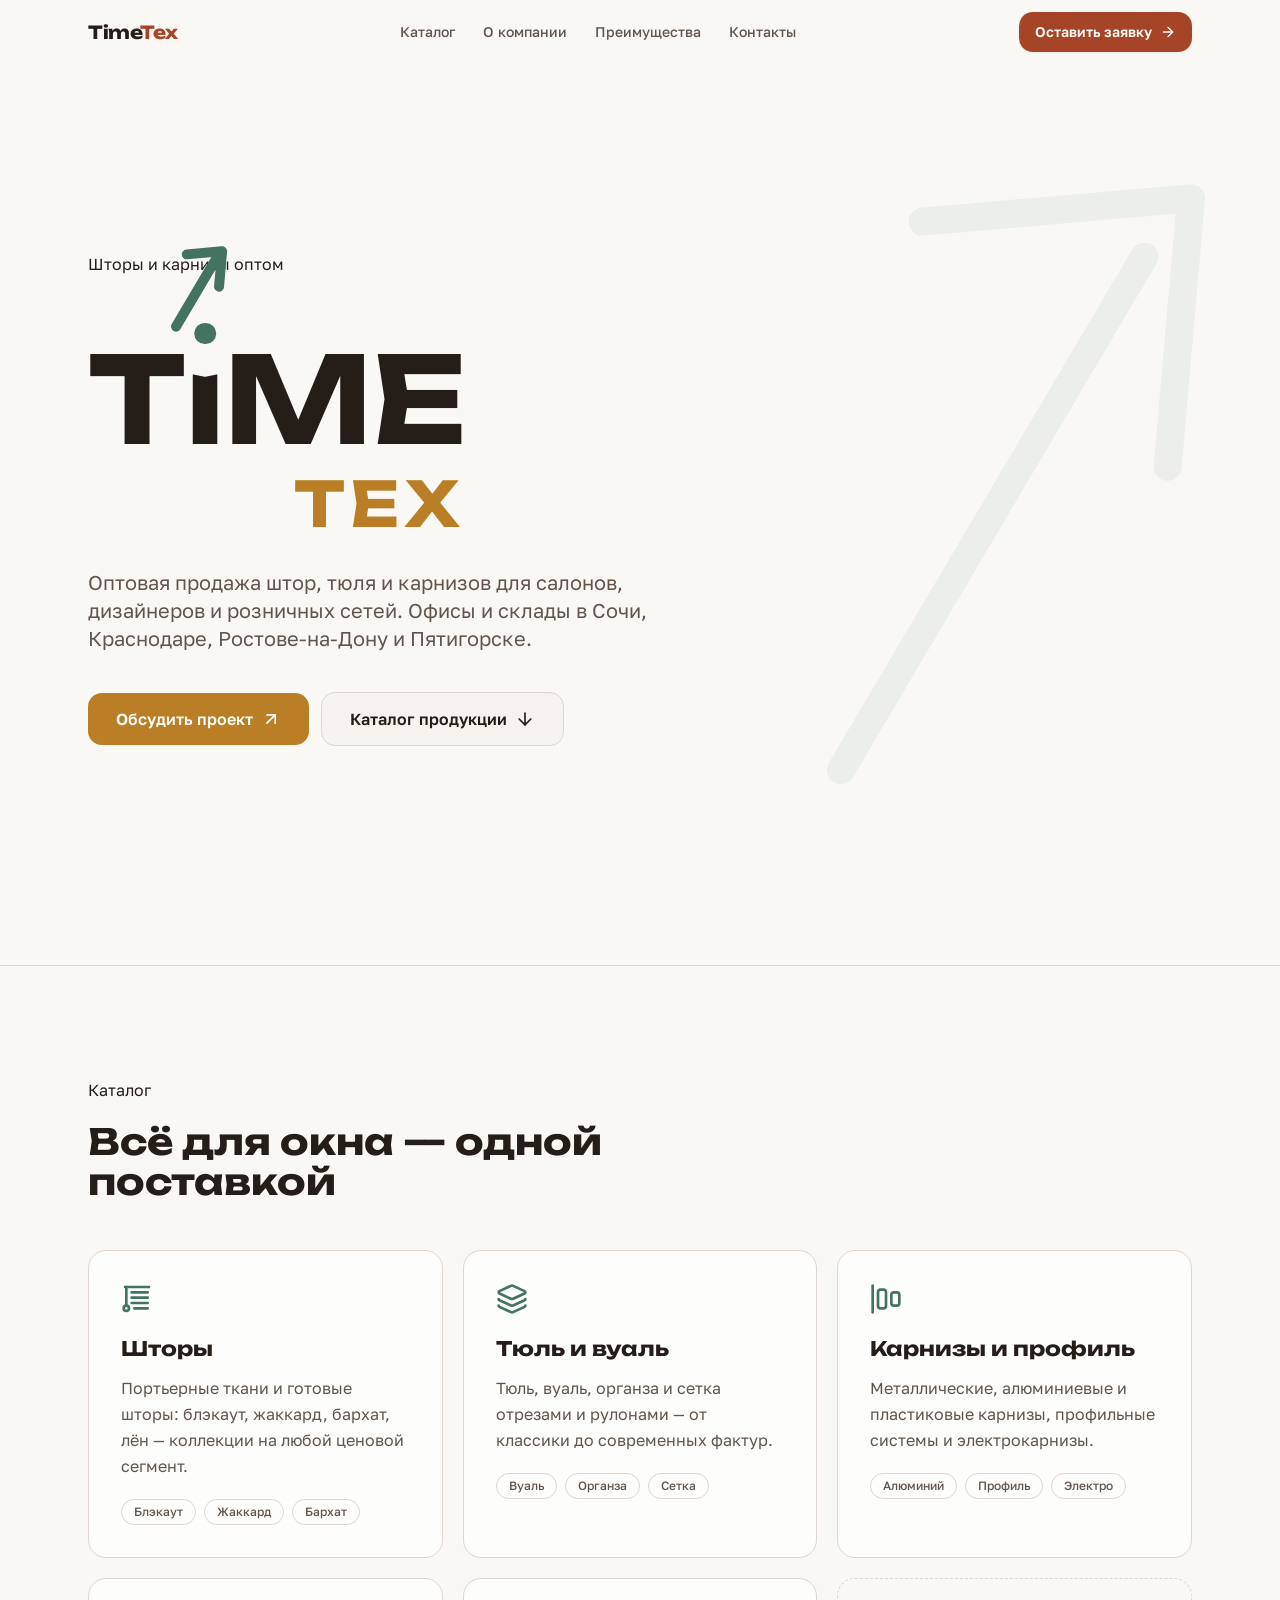
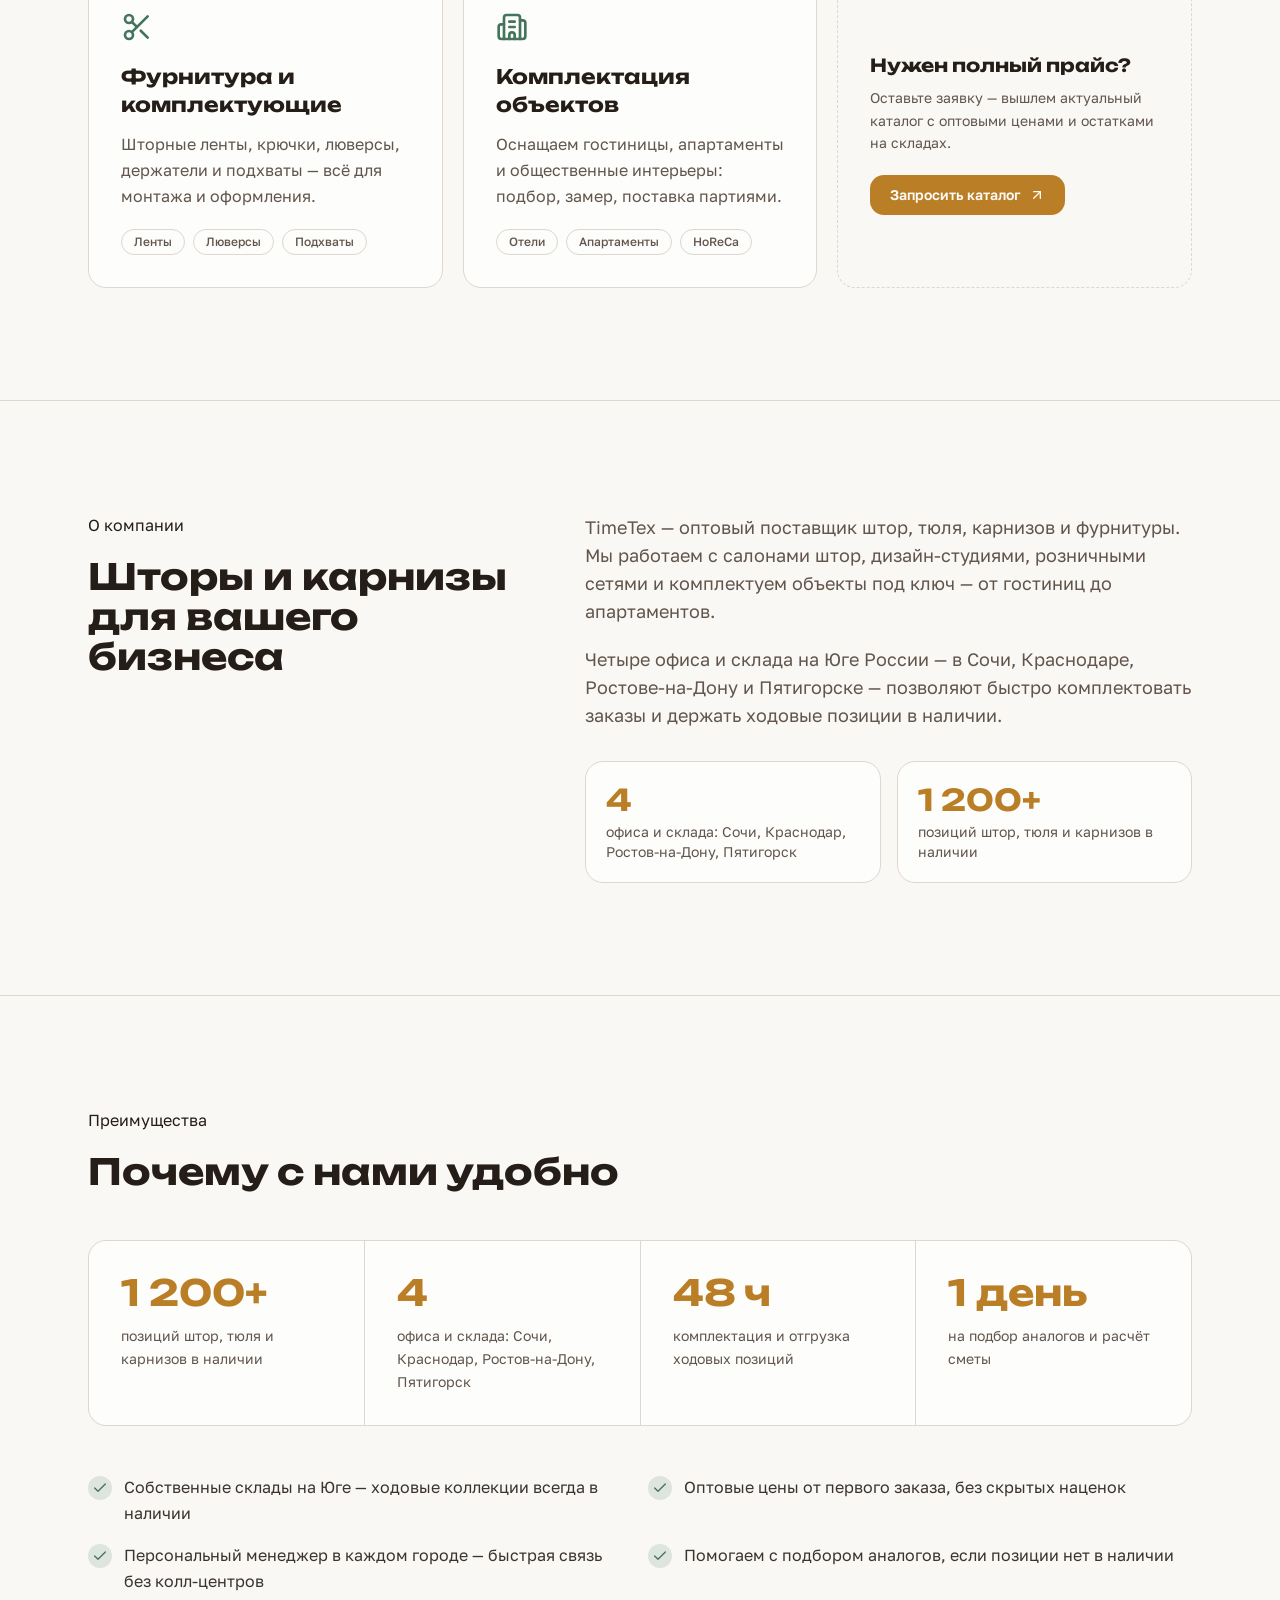
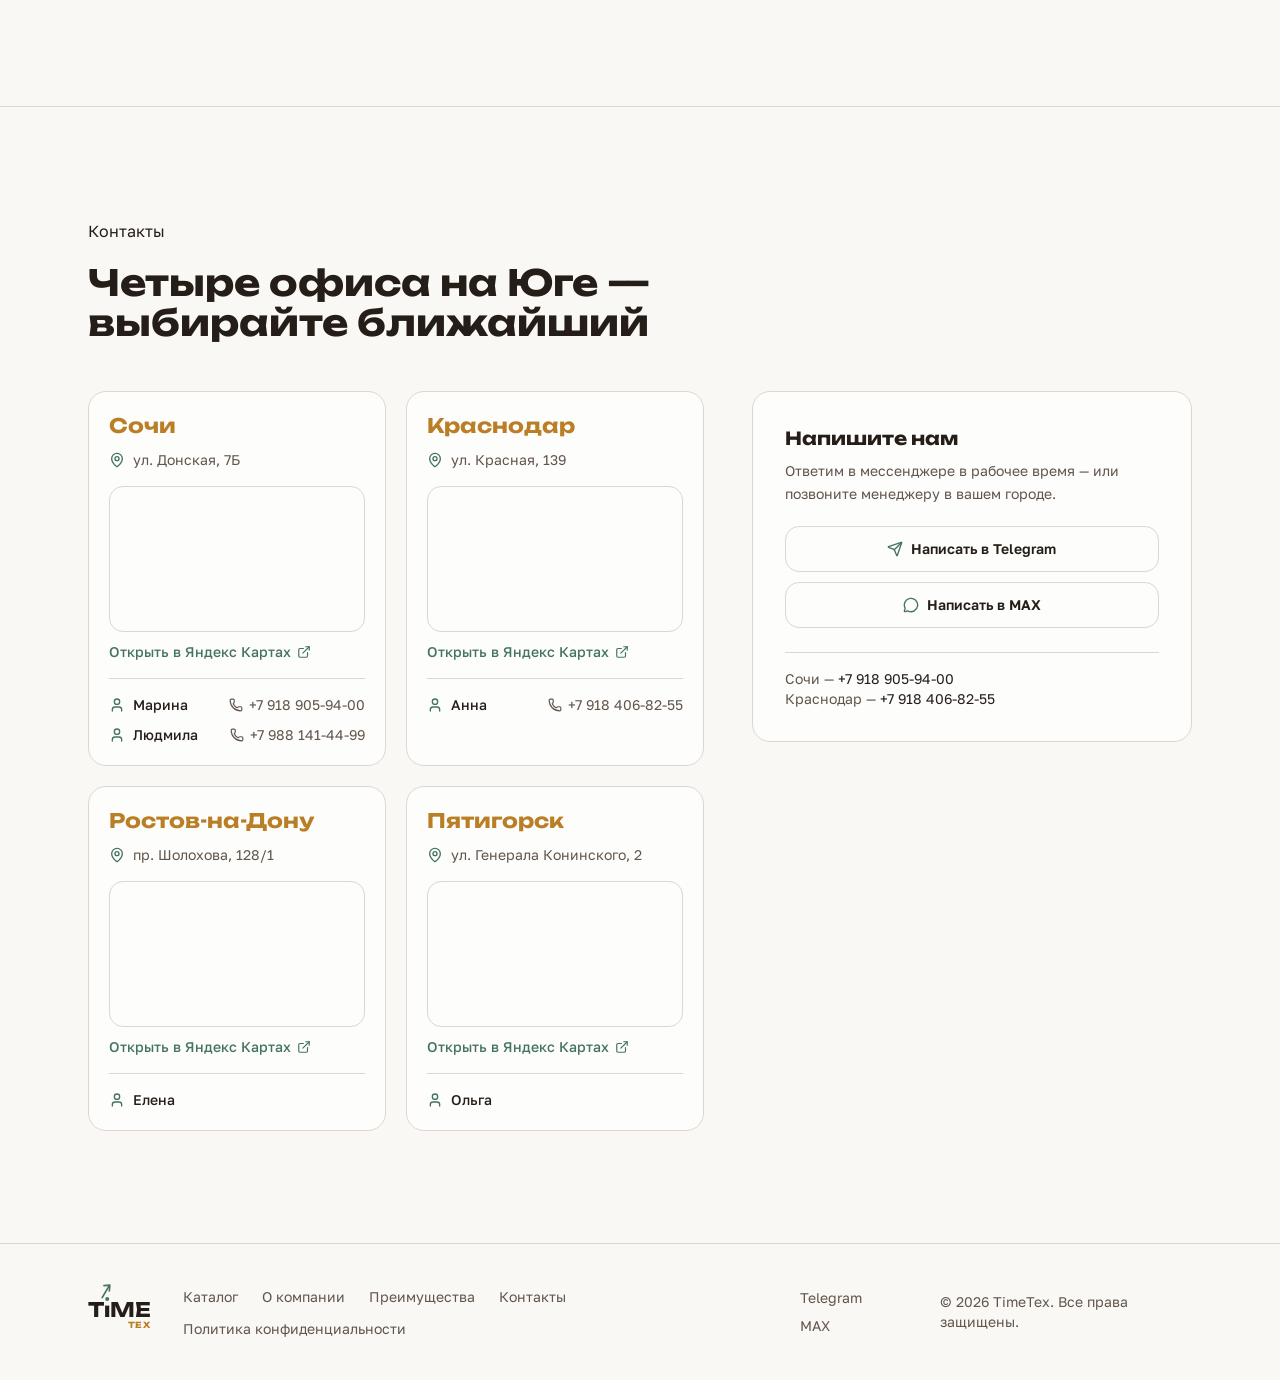
==== index.html @ a7fa38ca "Deploy TimeTex landing (anchor nav fix, SEO, messengers)" ====
<!doctype html>
<html lang="ru">
  <head>
    <meta charset="UTF-8" />
    <meta name="viewport" content="width=device-width, initial-scale=1.0" />
    <meta
      name="description"
      content="TimeTex — оптовая продажа штор и карнизов. Офисы и склады в Сочи, Краснодаре, Ростове-на-Дону и Пятигорске. Шторы, тюль, карнизы и фурнитура для салонов, дизайнеров и розничных сетей."
    />
    <title>TimeTex — шторы и карнизы оптом</title>
    <link rel="icon" type="image/png" href="./logo.png" />
    <meta property="og:type" content="website" />
    <meta property="og:title" content="TimeTex — шторы и карнизы оптом" />
    <meta
      property="og:description"
      content="Оптовая продажа штор, тюля и карнизов. Четыре офиса и склада на Юге России: Сочи, Краснодар, Ростов-на-Дону, Пятигорск."
    />
    <meta property="og:image" content="./logo.png" />
    <meta property="og:locale" content="ru_RU" />
    <link rel="preconnect" href="https://fonts.googleapis.com" />
    <link rel="preconnect" href="https://fonts.gstatic.com" crossorigin />
    <link
      href="https://fonts.googleapis.com/css2?family=Unbounded:wght@500;700;900&family=Golos+Text:wght@400;500;600&display=swap"
      rel="stylesheet"
    />
    <script type="module" crossorigin src="./assets/index-BWe0HFEA.js"></script>
    <link rel="stylesheet" crossorigin href="./assets/index-Bzxv_eK8.css">
  </head>
  <body>
    <div id="root"></div>
  </body>
</html>
---- assets/index-Bzxv_eK8.css ----
*,:before,:after{--tw-border-spacing-x: 0;--tw-border-spacing-y: 0;--tw-translate-x: 0;--tw-translate-y: 0;--tw-rotate: 0;--tw-skew-x: 0;--tw-skew-y: 0;--tw-scale-x: 1;--tw-scale-y: 1;--tw-pan-x: ;--tw-pan-y: ;--tw-pinch-zoom: ;--tw-scroll-snap-strictness: proximity;--tw-gradient-from-position: ;--tw-gradient-via-position: ;--tw-gradient-to-position: ;--tw-ordinal: ;--tw-slashed-zero: ;--tw-numeric-figure: ;--tw-numeric-spacing: ;--tw-numeric-fraction: ;--tw-ring-inset: ;--tw-ring-offset-width: 0px;--tw-ring-offset-color: #fff;--tw-ring-color: rgb(59 130 246 / .5);--tw-ring-offset-shadow: 0 0 #0000;--tw-ring-shadow: 0 0 #0000;--tw-shadow: 0 0 #0000;--tw-shadow-colored: 0 0 #0000;--tw-blur: ;--tw-brightness: ;--tw-contrast: ;--tw-grayscale: ;--tw-hue-rotate: ;--tw-invert: ;--tw-saturate: ;--tw-sepia: ;--tw-drop-shadow: ;--tw-backdrop-blur: ;--tw-backdrop-brightness: ;--tw-backdrop-contrast: ;--tw-backdrop-grayscale: ;--tw-backdrop-hue-rotate: ;--tw-backdrop-invert: ;--tw-backdrop-opacity: ;--tw-backdrop-saturate: ;--tw-backdrop-sepia: ;--tw-contain-size: ;--tw-contain-layout: ;--tw-contain-paint: ;--tw-contain-style: }::backdrop{--tw-border-spacing-x: 0;--tw-border-spacing-y: 0;--tw-translate-x: 0;--tw-translate-y: 0;--tw-rotate: 0;--tw-skew-x: 0;--tw-skew-y: 0;--tw-scale-x: 1;--tw-scale-y: 1;--tw-pan-x: ;--tw-pan-y: ;--tw-pinch-zoom: ;--tw-scroll-snap-strictness: proximity;--tw-gradient-from-position: ;--tw-gradient-via-position: ;--tw-gradient-to-position: ;--tw-ordinal: ;--tw-slashed-zero: ;--tw-numeric-figure: ;--tw-numeric-spacing: ;--tw-numeric-fraction: ;--tw-ring-inset: ;--tw-ring-offset-width: 0px;--tw-ring-offset-color: #fff;--tw-ring-color: rgb(59 130 246 / .5);--tw-ring-offset-shadow: 0 0 #0000;--tw-ring-shadow: 0 0 #0000;--tw-shadow: 0 0 #0000;--tw-shadow-colored: 0 0 #0000;--tw-blur: ;--tw-brightness: ;--tw-contrast: ;--tw-grayscale: ;--tw-hue-rotate: ;--tw-invert: ;--tw-saturate: ;--tw-sepia: ;--tw-drop-shadow: ;--tw-backdrop-blur: ;--tw-backdrop-brightness: ;--tw-backdrop-contrast: ;--tw-backdrop-grayscale: ;--tw-backdrop-hue-rotate: ;--tw-backdrop-invert: ;--tw-backdrop-opacity: ;--tw-backdrop-saturate: ;--tw-backdrop-sepia: ;--tw-contain-size: ;--tw-contain-layout: ;--tw-contain-paint: ;--tw-contain-style: }*,:before,:after{box-sizing:border-box;border-width:0;border-style:solid;border-color:#e5e7eb}:before,:after{--tw-content: ""}html,:host{line-height:1.5;-webkit-text-size-adjust:100%;-moz-tab-size:4;-o-tab-size:4;tab-size:4;font-family:ui-sans-serif,system-ui,sans-serif,"Apple Color Emoji","Segoe UI Emoji",Segoe UI Symbol,"Noto Color Emoji";font-feature-settings:normal;font-variation-settings:normal;-webkit-tap-highlight-color:transparent}body{margin:0;line-height:inherit}hr{height:0;color:inherit;border-top-width:1px}abbr:where([title]){-webkit-text-decoration:underline dotted;text-decoration:underline dotted}h1,h2,h3,h4,h5,h6{font-size:inherit;font-weight:inherit}a{color:inherit;text-decoration:inherit}b,strong{font-weight:bolder}code,kbd,samp,pre{font-family:ui-monospace,SFMono-Regular,Menlo,Monaco,Consolas,Liberation Mono,Courier New,monospace;font-feature-settings:normal;font-variation-settings:normal;font-size:1em}small{font-size:80%}sub,sup{font-size:75%;line-height:0;position:relative;vertical-align:baseline}sub{bottom:-.25em}sup{top:-.5em}table{text-indent:0;border-color:inherit;border-collapse:collapse}button,input,optgroup,select,textarea{font-family:inherit;font-feature-settings:inherit;font-variation-settings:inherit;font-size:100%;font-weight:inherit;line-height:inherit;letter-spacing:inherit;color:inherit;margin:0;padding:0}button,select{text-transform:none}button,input:where([type=button]),input:where([type=reset]),input:where([type=submit]){-webkit-appearance:button;background-color:transparent;background-image:none}:-moz-focusring{outline:auto}:-moz-ui-invalid{box-shadow:none}progress{vertical-align:baseline}::-webkit-inner-spin-button,::-webkit-outer-spin-button{height:auto}[type=search]{-webkit-appearance:textfield;outline-offset:-2px}::-webkit-search-decoration{-webkit-appearance:none}::-webkit-file-upload-button{-webkit-appearance:button;font:inherit}summary{display:list-item}blockquote,dl,dd,h1,h2,h3,h4,h5,h6,hr,figure,p,pre{margin:0}fieldset{margin:0;padding:0}legend{padding:0}ol,ul,menu{list-style:none;margin:0;padding:0}dialog{padding:0}textarea{resize:vertical}input::-moz-placeholder,textarea::-moz-placeholder{opacity:1;color:#9ca3af}input::placeholder,textarea::placeholder{opacity:1;color:#9ca3af}button,[role=button]{cursor:pointer}:disabled{cursor:default}img,svg,video,canvas,audio,iframe,embed,object{display:block;vertical-align:middle}img,video{max-width:100%;height:auto}[hidden]:where(:not([hidden=until-found])){display:none}:root{--background: 36 33% 97%;--foreground: 24 20% 12%;--card: 40 40% 99%;--card-foreground: 24 20% 12%;--popover: 40 40% 99%;--popover-foreground: 24 20% 12%;--primary: 14 62% 40%;--primary-foreground: 40 45% 98%;--secondary: 32 24% 92%;--secondary-foreground: 24 20% 16%;--muted: 32 20% 93%;--muted-foreground: 26 12% 34%;--accent: 36 52% 90%;--accent-foreground: 24 20% 14%;--destructive: 0 68% 42%;--destructive-foreground: 40 45% 98%;--border: 30 18% 84%;--input: 30 16% 76%;--ring: 14 62% 40%;--gold: 36 66% 44%;--mint: 152 26% 36%;--radius: .875rem}*{border-color:hsl(var(--border))}html{scroll-behavior:smooth}section[id]{scroll-margin-top:5rem}body{background-color:hsl(var(--background));font-family:Golos Text,system-ui,sans-serif;color:hsl(var(--foreground));-webkit-font-smoothing:antialiased;-moz-osx-font-smoothing:grayscale;min-width:320px}::-moz-selection{background:hsl(var(--primary) / .18)}::selection{background:hsl(var(--primary) / .18)}:focus-visible{outline:2px solid hsl(var(--ring));outline-offset:2px;border-radius:4px}.sr-only{position:absolute;width:1px;height:1px;padding:0;margin:-1px;overflow:hidden;clip:rect(0,0,0,0);white-space:nowrap;border-width:0}.pointer-events-none{pointer-events:none}.visible{visibility:visible}.invisible{visibility:hidden}.fixed{position:fixed}.absolute{position:absolute}.relative{position:relative}.sticky{position:sticky}.inset-0{inset:0}.inset-x-0{left:0;right:0}.inset-y-0{top:0;bottom:0}.-bottom-12{bottom:-3rem}.-left-12{left:-3rem}.-right-10{right:-2.5rem}.-right-12{right:-3rem}.-top-12{top:-3rem}.bottom-0{bottom:0}.left-0{left:0}.left-1\/2{left:50%}.left-2{left:.5rem}.left-\[50\%\]{left:50%}.right-0{right:0}.right-1{right:.25rem}.right-2{right:.5rem}.right-3{right:.75rem}.right-4{right:1rem}.right-6{right:1.5rem}.top-0{top:0}.top-1\.5{top:.375rem}.top-1\/2{top:50%}.top-24{top:6rem}.top-3\.5{top:.875rem}.top-4{top:1rem}.top-6{top:1.5rem}.top-\[1px\]{top:1px}.top-\[50\%\]{top:50%}.top-\[60\%\]{top:60%}.top-full{top:100%}.isolate{isolation:isolate}.z-10{z-index:10}.z-20{z-index:20}.z-40{z-index:40}.z-50{z-index:50}.z-\[1\]{z-index:1}.order-first{order:-9999}.order-last{order:9999}.col-start-2{grid-column-start:2}.row-span-2{grid-row:span 2 / span 2}.row-start-1{grid-row-start:1}.\!m-0{margin:0!important}.-mx-1{margin-left:-.25rem;margin-right:-.25rem}.-my-2{margin-top:-.5rem;margin-bottom:-.5rem}.mx-2{margin-left:.5rem;margin-right:.5rem}.mx-3\.5{margin-left:.875rem;margin-right:.875rem}.mx-auto{margin-left:auto;margin-right:auto}.my-0{margin-top:0;margin-bottom:0}.my-0\.5{margin-top:.125rem;margin-bottom:.125rem}.my-1{margin-top:.25rem;margin-bottom:.25rem}.-ml-4{margin-left:-1rem}.-mt-4{margin-top:-1rem}.mb-2{margin-bottom:.5rem}.mb-3{margin-bottom:.75rem}.ml-1{margin-left:.25rem}.ml-4{margin-left:1rem}.ml-auto{margin-left:auto}.mr-\[0\.05em\]{margin-right:.05em}.mt-0\.5{margin-top:.125rem}.mt-1{margin-top:.25rem}.mt-1\.5{margin-top:.375rem}.mt-10{margin-top:2.5rem}.mt-12{margin-top:3rem}.mt-16{margin-top:4rem}.mt-2{margin-top:.5rem}.mt-2\.5{margin-top:.625rem}.mt-3{margin-top:.75rem}.mt-4{margin-top:1rem}.mt-5{margin-top:1.25rem}.mt-6{margin-top:1.5rem}.mt-8{margin-top:2rem}.mt-\[0\.18em\]{margin-top:.18em}.mt-\[0\.22em\]{margin-top:.22em}.mt-auto{margin-top:auto}.line-clamp-1{overflow:hidden;display:-webkit-box;-webkit-box-orient:vertical;-webkit-line-clamp:1}.line-clamp-2{overflow:hidden;display:-webkit-box;-webkit-box-orient:vertical;-webkit-line-clamp:2}.block{display:block}.flex{display:flex}.inline-flex{display:inline-flex}.table{display:table}.table-caption{display:table-caption}.table-cell{display:table-cell}.table-row{display:table-row}.grid{display:grid}.hidden{display:none}.aspect-square{aspect-ratio:1 / 1}.aspect-video{aspect-ratio:16 / 9}.size-10{width:2.5rem;height:2.5rem}.size-2{width:.5rem;height:.5rem}.size-2\.5{width:.625rem;height:.625rem}.size-3{width:.75rem;height:.75rem}.size-3\.5{width:.875rem;height:.875rem}.size-4{width:1rem;height:1rem}.size-6{width:1.5rem;height:1.5rem}.size-7{width:1.75rem;height:1.75rem}.size-8{width:2rem;height:2rem}.size-9{width:2.25rem;height:2.25rem}.size-auto{width:auto;height:auto}.size-full{width:100%;height:100%}.h-1\.5{height:.375rem}.h-10{height:2.5rem}.h-11{height:2.75rem}.h-12{height:3rem}.h-16{height:4rem}.h-2{height:.5rem}.h-2\.5{height:.625rem}.h-3\.5{height:.875rem}.h-36{height:9rem}.h-4{height:1rem}.h-5{height:1.25rem}.h-6{height:1.5rem}.h-7{height:1.75rem}.h-8{height:2rem}.h-9{height:2.25rem}.h-\[1\.15rem\]{height:1.15rem}.h-\[calc\(100\%-1px\)\]{height:calc(100% - 1px)}.h-\[var\(--radix-navigation-menu-viewport-height\)\]{height:var(--radix-navigation-menu-viewport-height)}.h-\[var\(--radix-select-trigger-height\)\]{height:var(--radix-select-trigger-height)}.h-auto{height:auto}.h-fit{height:-moz-fit-content;height:fit-content}.h-full{height:100%}.h-px{height:1px}.h-svh{height:100svh}.max-h-\[300px\]{max-height:300px}.min-h-0{min-height:0px}.min-h-16{min-height:4rem}.min-h-4{min-height:1rem}.min-h-64{min-height:16rem}.min-h-dvh{min-height:100dvh}.min-h-svh{min-height:100svh}.w-0{width:0px}.w-1{width:.25rem}.w-1\.5{width:.375rem}.w-11{width:2.75rem}.w-12{width:3rem}.w-2{width:.5rem}.w-2\.5{width:.625rem}.w-3{width:.75rem}.w-3\.5{width:.875rem}.w-3\/4{width:75%}.w-4{width:1rem}.w-5{width:1.25rem}.w-6{width:1.5rem}.w-64{width:16rem}.w-72{width:18rem}.w-8{width:2rem}.w-9{width:2.25rem}.w-\[100px\]{width:100px}.w-\[420px\]{width:420px}.w-auto{width:auto}.w-fit{width:-moz-fit-content;width:fit-content}.w-full{width:100%}.w-max{width:-moz-max-content;width:max-content}.w-px{width:1px}.min-w-0{min-width:0px}.min-w-10{min-width:2.5rem}.min-w-5{min-width:1.25rem}.min-w-8{min-width:2rem}.min-w-9{min-width:2.25rem}.min-w-\[12rem\]{min-width:12rem}.min-w-\[8rem\]{min-width:8rem}.min-w-\[var\(--radix-select-trigger-width\)\]{min-width:var(--radix-select-trigger-width)}.max-w-2xl{max-width:42rem}.max-w-3xl{max-width:48rem}.max-w-6xl{max-width:72rem}.max-w-\[60vw\]{max-width:60vw}.max-w-\[calc\(100\%-2rem\)\]{max-width:calc(100% - 2rem)}.max-w-max{max-width:-moz-max-content;max-width:max-content}.max-w-md{max-width:28rem}.max-w-sm{max-width:24rem}.max-w-xl{max-width:36rem}.flex-1{flex:1 1 0%}.shrink-0{flex-shrink:0}.grow{flex-grow:1}.grow-0{flex-grow:0}.basis-full{flex-basis:100%}.caption-bottom{caption-side:bottom}.border-collapse{border-collapse:collapse}.-translate-x-1\/2{--tw-translate-x: -50%;transform:translate(var(--tw-translate-x),var(--tw-translate-y)) rotate(var(--tw-rotate)) skew(var(--tw-skew-x)) skewY(var(--tw-skew-y)) scaleX(var(--tw-scale-x)) scaleY(var(--tw-scale-y))}.-translate-x-px{--tw-translate-x: -1px;transform:translate(var(--tw-translate-x),var(--tw-translate-y)) rotate(var(--tw-rotate)) skew(var(--tw-skew-x)) skewY(var(--tw-skew-y)) scaleX(var(--tw-scale-x)) scaleY(var(--tw-scale-y))}.-translate-y-1\/2{--tw-translate-y: -50%;transform:translate(var(--tw-translate-x),var(--tw-translate-y)) rotate(var(--tw-rotate)) skew(var(--tw-skew-x)) skewY(var(--tw-skew-y)) scaleX(var(--tw-scale-x)) scaleY(var(--tw-scale-y))}.translate-x-\[-50\%\]{--tw-translate-x: -50%;transform:translate(var(--tw-translate-x),var(--tw-translate-y)) rotate(var(--tw-rotate)) skew(var(--tw-skew-x)) skewY(var(--tw-skew-y)) scaleX(var(--tw-scale-x)) scaleY(var(--tw-scale-y))}.translate-x-px{--tw-translate-x: 1px;transform:translate(var(--tw-translate-x),var(--tw-translate-y)) rotate(var(--tw-rotate)) skew(var(--tw-skew-x)) skewY(var(--tw-skew-y)) scaleX(var(--tw-scale-x)) scaleY(var(--tw-scale-y))}.translate-y-0\.5{--tw-translate-y: .125rem;transform:translate(var(--tw-translate-x),var(--tw-translate-y)) rotate(var(--tw-rotate)) skew(var(--tw-skew-x)) skewY(var(--tw-skew-y)) scaleX(var(--tw-scale-x)) scaleY(var(--tw-scale-y))}.translate-y-\[-50\%\]{--tw-translate-y: -50%;transform:translate(var(--tw-translate-x),var(--tw-translate-y)) rotate(var(--tw-rotate)) skew(var(--tw-skew-x)) skewY(var(--tw-skew-y)) scaleX(var(--tw-scale-x)) scaleY(var(--tw-scale-y))}.translate-y-\[calc\(-50\%_-_2px\)\]{--tw-translate-y: calc(-50% - 2px) ;transform:translate(var(--tw-translate-x),var(--tw-translate-y)) rotate(var(--tw-rotate)) skew(var(--tw-skew-x)) skewY(var(--tw-skew-y)) scaleX(var(--tw-scale-x)) scaleY(var(--tw-scale-y))}.rotate-45{--tw-rotate: 45deg;transform:translate(var(--tw-translate-x),var(--tw-translate-y)) rotate(var(--tw-rotate)) skew(var(--tw-skew-x)) skewY(var(--tw-skew-y)) scaleX(var(--tw-scale-x)) scaleY(var(--tw-scale-y))}.rotate-90{--tw-rotate: 90deg;transform:translate(var(--tw-translate-x),var(--tw-translate-y)) rotate(var(--tw-rotate)) skew(var(--tw-skew-x)) skewY(var(--tw-skew-y)) scaleX(var(--tw-scale-x)) scaleY(var(--tw-scale-y))}.transform{transform:translate(var(--tw-translate-x),var(--tw-translate-y)) rotate(var(--tw-rotate)) skew(var(--tw-skew-x)) skewY(var(--tw-skew-y)) scaleX(var(--tw-scale-x)) scaleY(var(--tw-scale-y))}@keyframes caret-blink{0%,70%,to{opacity:1}20%,50%{opacity:0}}.animate-caret-blink{animation:caret-blink 1.25s ease-out infinite}@keyframes pulse{50%{opacity:.5}}.animate-pulse{animation:pulse 2s cubic-bezier(.4,0,.6,1) infinite}@keyframes spin{to{transform:rotate(360deg)}}.animate-spin{animation:spin 1s linear infinite}.cursor-default{cursor:default}.cursor-pointer{cursor:pointer}.cursor-text{cursor:text}.touch-none{touch-action:none}.select-none{-webkit-user-select:none;-moz-user-select:none;user-select:none}.resize-none{resize:none}.resize-y{resize:vertical}.scroll-my-1{scroll-margin-top:.25rem;scroll-margin-bottom:.25rem}.scroll-mt-20{scroll-margin-top:5rem}.scroll-py-1{scroll-padding-top:.25rem;scroll-padding-bottom:.25rem}.list-disc{list-style-type:disc}.list-none{list-style-type:none}.auto-rows-min{grid-auto-rows:min-content}.grid-cols-\[0_1fr\]{grid-template-columns:0 1fr}.grid-rows-\[auto_auto\]{grid-template-rows:auto auto}.flex-row{flex-direction:row}.flex-col{flex-direction:column}.flex-col-reverse{flex-direction:column-reverse}.flex-wrap{flex-wrap:wrap}.place-content-center{place-content:center}.items-start{align-items:flex-start}.items-end{align-items:flex-end}.items-center{align-items:center}.items-baseline{align-items:baseline}.items-stretch{align-items:stretch}.justify-start{justify-content:flex-start}.justify-center{justify-content:center}.justify-between{justify-content:space-between}.justify-items-start{justify-items:start}.gap-0\.5{gap:.125rem}.gap-1{gap:.25rem}.gap-1\.5{gap:.375rem}.gap-10{gap:2.5rem}.gap-2{gap:.5rem}.gap-2\.5{gap:.625rem}.gap-3{gap:.75rem}.gap-4{gap:1rem}.gap-5{gap:1.25rem}.gap-6{gap:1.5rem}.gap-7{gap:1.75rem}.gap-8{gap:2rem}.gap-\[--spacing\(var\(--gap\)\)\]{gap:var(--spacing(var(--gap)))}.gap-px{gap:1px}.gap-x-6{-moz-column-gap:1.5rem;column-gap:1.5rem}.gap-y-0\.5{row-gap:.125rem}.gap-y-2{row-gap:.5rem}.space-y-2\.5>:not([hidden])~:not([hidden]){--tw-space-y-reverse: 0;margin-top:calc(.625rem * calc(1 - var(--tw-space-y-reverse)));margin-bottom:calc(.625rem * var(--tw-space-y-reverse))}.space-y-3>:not([hidden])~:not([hidden]){--tw-space-y-reverse: 0;margin-top:calc(.75rem * calc(1 - var(--tw-space-y-reverse)));margin-bottom:calc(.75rem * var(--tw-space-y-reverse))}.space-y-5>:not([hidden])~:not([hidden]){--tw-space-y-reverse: 0;margin-top:calc(1.25rem * calc(1 - var(--tw-space-y-reverse)));margin-bottom:calc(1.25rem * var(--tw-space-y-reverse))}.space-y-8>:not([hidden])~:not([hidden]){--tw-space-y-reverse: 0;margin-top:calc(2rem * calc(1 - var(--tw-space-y-reverse)));margin-bottom:calc(2rem * var(--tw-space-y-reverse))}.self-start{align-self:flex-start}.self-end{align-self:flex-end}.self-stretch{align-self:stretch}.justify-self-end{justify-self:end}.overflow-auto{overflow:auto}.overflow-hidden{overflow:hidden}.overflow-x-auto{overflow-x:auto}.overflow-y-auto{overflow-y:auto}.overflow-x-hidden{overflow-x:hidden}.whitespace-nowrap{white-space:nowrap}.text-balance{text-wrap:balance}.break-words{overflow-wrap:break-word}.rounded-2xl{border-radius:1rem}.rounded-\[2px\]{border-radius:2px}.rounded-\[4px\]{border-radius:4px}.rounded-\[calc\(var\(--radius\)-5px\)\]{border-radius:calc(var(--radius) - 5px)}.rounded-\[inherit\]{border-radius:inherit}.rounded-full{border-radius:9999px}.rounded-lg{border-radius:var(--radius)}.rounded-md{border-radius:calc(var(--radius) - 2px)}.rounded-none{border-radius:0}.rounded-sm{border-radius:calc(var(--radius) - 4px)}.rounded-xl{border-radius:calc(var(--radius) + 4px)}.rounded-xs{border-radius:calc(var(--radius) - 6px)}.rounded-l-md{border-top-left-radius:calc(var(--radius) - 2px);border-bottom-left-radius:calc(var(--radius) - 2px)}.rounded-r-md{border-top-right-radius:calc(var(--radius) - 2px);border-bottom-right-radius:calc(var(--radius) - 2px)}.rounded-tl-sm{border-top-left-radius:calc(var(--radius) - 4px)}.border{border-width:1px}.border-0{border-width:0px}.border-\[1\.5px\]{border-width:1.5px}.border-y{border-top-width:1px;border-bottom-width:1px}.border-b{border-bottom-width:1px}.border-l{border-left-width:1px}.border-r{border-right-width:1px}.border-t{border-top-width:1px}.border-dashed{border-style:dashed}.border-border{border-color:hsl(var(--border))}.border-border\/50{border-color:hsl(var(--border) / .5)}.border-destructive{--tw-border-opacity: 1;border-color:hsl(var(--destructive) / var(--tw-border-opacity, 1))}.border-destructive\/50{border-color:hsl(var(--destructive) / .5)}.border-input{border-color:hsl(var(--input))}.border-primary{border-color:hsl(var(--primary))}.border-sidebar-border{border-color:hsl(var(--sidebar-border))}.border-transparent{border-color:transparent}.border-l-transparent{border-left-color:transparent}.border-t-transparent{border-top-color:transparent}.bg-accent{background-color:hsl(var(--accent))}.bg-background{background-color:hsl(var(--background))}.bg-background\/90{background-color:hsl(var(--background) / .9)}.bg-black\/50{background-color:#00000080}.bg-border{background-color:hsl(var(--border))}.bg-card{background-color:hsl(var(--card))}.bg-destructive{--tw-bg-opacity: 1;background-color:hsl(var(--destructive) / var(--tw-bg-opacity, 1))}.bg-destructive\/10{background-color:hsl(var(--destructive) / .1)}.bg-foreground{background-color:hsl(var(--foreground))}.bg-foreground\/40{background-color:hsl(var(--foreground) / .4)}.bg-gold{--tw-bg-opacity: 1;background-color:hsl(var(--gold) / var(--tw-bg-opacity, 1))}.bg-input{background-color:hsl(var(--input))}.bg-mint{--tw-bg-opacity: 1;background-color:hsl(var(--mint) / var(--tw-bg-opacity, 1))}.bg-mint\/15{background-color:hsl(var(--mint) / .15)}.bg-muted{background-color:hsl(var(--muted))}.bg-muted\/50{background-color:hsl(var(--muted) / .5)}.bg-popover{background-color:hsl(var(--popover))}.bg-primary{background-color:hsl(var(--primary))}.bg-primary\/20{background-color:hsl(var(--primary) / .2)}.bg-primary\/60{background-color:hsl(var(--primary) / .6)}.bg-secondary{background-color:hsl(var(--secondary))}.bg-secondary\/40{background-color:hsl(var(--secondary) / .4)}.bg-secondary\/60{background-color:hsl(var(--secondary) / .6)}.bg-sidebar{background-color:hsl(var(--sidebar-background))}.bg-sidebar-border{background-color:hsl(var(--sidebar-border))}.bg-transparent{background-color:transparent}.bg-white{--tw-bg-opacity: 1;background-color:rgb(255 255 255 / var(--tw-bg-opacity, 1))}.fill-current{fill:currentColor}.fill-foreground{fill:hsl(var(--foreground))}.fill-primary{fill:hsl(var(--primary))}.p-0{padding:0}.p-1{padding:.25rem}.p-2{padding:.5rem}.p-3{padding:.75rem}.p-4{padding:1rem}.p-5{padding:1.25rem}.p-6{padding:1.5rem}.p-\[3px\]{padding:3px}.p-px{padding:1px}.px-1{padding-left:.25rem;padding-right:.25rem}.px-1\.5{padding-left:.375rem;padding-right:.375rem}.px-2{padding-left:.5rem;padding-right:.5rem}.px-2\.5{padding-left:.625rem;padding-right:.625rem}.px-3{padding-left:.75rem;padding-right:.75rem}.px-4{padding-left:1rem;padding-right:1rem}.px-5{padding-left:1.25rem;padding-right:1.25rem}.px-6{padding-left:1.5rem;padding-right:1.5rem}.px-7{padding-left:1.75rem;padding-right:1.75rem}.py-0\.5{padding-top:.125rem;padding-bottom:.125rem}.py-1{padding-top:.25rem;padding-bottom:.25rem}.py-1\.5{padding-top:.375rem;padding-bottom:.375rem}.py-10{padding-top:2.5rem;padding-bottom:2.5rem}.py-12{padding-top:3rem;padding-bottom:3rem}.py-16{padding-top:4rem;padding-bottom:4rem}.py-2{padding-top:.5rem;padding-bottom:.5rem}.py-2\.5{padding-top:.625rem;padding-bottom:.625rem}.py-20{padding-top:5rem;padding-bottom:5rem}.py-3{padding-top:.75rem;padding-bottom:.75rem}.py-3\.5{padding-top:.875rem;padding-bottom:.875rem}.py-4{padding-top:1rem;padding-bottom:1rem}.py-6{padding-top:1.5rem;padding-bottom:1.5rem}.pb-16{padding-bottom:4rem}.pb-3{padding-bottom:.75rem}.pb-4{padding-bottom:1rem}.pl-2{padding-left:.5rem}.pl-3{padding-left:.75rem}.pl-4{padding-left:1rem}.pl-8{padding-left:2rem}.pr-1{padding-right:.25rem}.pr-2{padding-right:.5rem}.pr-2\.5{padding-right:.625rem}.pr-3{padding-right:.75rem}.pr-8{padding-right:2rem}.pt-0{padding-top:0}.pt-28{padding-top:7rem}.pt-3{padding-top:.75rem}.pt-4{padding-top:1rem}.text-left{text-align:left}.text-center{text-align:center}.align-middle{vertical-align:middle}.font-display{font-family:Unbounded,system-ui,sans-serif}.font-mono{font-family:ui-monospace,SFMono-Regular,Menlo,Monaco,Consolas,Liberation Mono,Courier New,monospace}.font-sans{font-family:ui-sans-serif,system-ui,sans-serif,"Apple Color Emoji","Segoe UI Emoji",Segoe UI Symbol,"Noto Color Emoji"}.text-2xl{font-size:1.5rem;line-height:2rem}.text-3xl{font-size:1.875rem;line-height:2.25rem}.text-\[0\.42em\]{font-size:.42em}.text-\[0\.52em\]{font-size:.52em}.text-\[0\.8rem\]{font-size:.8rem}.text-\[clamp\(3\.2rem\,10vw\,7\.5rem\)\]{font-size:clamp(3.2rem,10vw,7.5rem)}.text-base{font-size:1rem;line-height:1.5rem}.text-lg{font-size:1.125rem;line-height:1.75rem}.text-sm{font-size:.875rem;line-height:1.25rem}.text-sm\/relaxed{font-size:.875rem;line-height:1.625}.text-xl{font-size:1.25rem;line-height:1.75rem}.text-xs{font-size:.75rem;line-height:1rem}.font-bold{font-weight:700}.font-medium{font-weight:500}.font-normal{font-weight:400}.font-semibold{font-weight:600}.uppercase{text-transform:uppercase}.tabular-nums{--tw-numeric-spacing: tabular-nums;font-variant-numeric:var(--tw-ordinal) var(--tw-slashed-zero) var(--tw-numeric-figure) var(--tw-numeric-spacing) var(--tw-numeric-fraction)}.leading-none{line-height:1}.leading-normal{line-height:1.5}.leading-relaxed{line-height:1.625}.leading-snug{line-height:1.375}.leading-tight{line-height:1.25}.tracking-\[0\.08em\]{letter-spacing:.08em}.tracking-\[0\.2em\]{letter-spacing:.2em}.tracking-tight{letter-spacing:-.025em}.tracking-widest{letter-spacing:.1em}.text-accent-foreground{color:hsl(var(--accent-foreground))}.text-background{color:hsl(var(--background))}.text-card-foreground{color:hsl(var(--card-foreground))}.text-current{color:currentColor}.text-destructive{--tw-text-opacity: 1;color:hsl(var(--destructive) / var(--tw-text-opacity, 1))}.text-foreground{color:hsl(var(--foreground))}.text-foreground\/90{color:hsl(var(--foreground) / .9)}.text-gold{--tw-text-opacity: 1;color:hsl(var(--gold) / var(--tw-text-opacity, 1))}.text-mint{--tw-text-opacity: 1;color:hsl(var(--mint) / var(--tw-text-opacity, 1))}.text-muted-foreground{color:hsl(var(--muted-foreground))}.text-popover-foreground{color:hsl(var(--popover-foreground))}.text-primary{color:hsl(var(--primary))}.text-primary-foreground{color:hsl(var(--primary-foreground))}.text-secondary-foreground{color:hsl(var(--secondary-foreground))}.text-sidebar-foreground{color:hsl(var(--sidebar-foreground))}.text-sidebar-foreground\/70{color:hsl(var(--sidebar-foreground) / .7)}.text-white{--tw-text-opacity: 1;color:rgb(255 255 255 / var(--tw-text-opacity, 1))}.underline{text-decoration-line:underline}.decoration-mint\/50{text-decoration-color:hsl(var(--mint) / .5)}.underline-offset-2{text-underline-offset:2px}.underline-offset-4{text-underline-offset:4px}.accent-\[\#d3a53a\]{accent-color:#d3a53a}.opacity-0{opacity:0}.opacity-50{opacity:.5}.opacity-70{opacity:.7}.opacity-\[0\.07\]{opacity:.07}.shadow{--tw-shadow: 0 1px 3px 0 rgb(0 0 0 / .1), 0 1px 2px -1px rgb(0 0 0 / .1);--tw-shadow-colored: 0 1px 3px 0 var(--tw-shadow-color), 0 1px 2px -1px var(--tw-shadow-color);box-shadow:var(--tw-ring-offset-shadow, 0 0 #0000),var(--tw-ring-shadow, 0 0 #0000),var(--tw-shadow)}.shadow-\[0_0_0_1px_hsl\(var\(--sidebar-border\)\)\]{--tw-shadow: 0 0 0 1px hsl(var(--sidebar-border));--tw-shadow-colored: 0 0 0 1px var(--tw-shadow-color);box-shadow:var(--tw-ring-offset-shadow, 0 0 #0000),var(--tw-ring-shadow, 0 0 #0000),var(--tw-shadow)}.shadow-lg{--tw-shadow: 0 10px 15px -3px rgb(0 0 0 / .1), 0 4px 6px -4px rgb(0 0 0 / .1);--tw-shadow-colored: 0 10px 15px -3px var(--tw-shadow-color), 0 4px 6px -4px var(--tw-shadow-color);box-shadow:var(--tw-ring-offset-shadow, 0 0 #0000),var(--tw-ring-shadow, 0 0 #0000),var(--tw-shadow)}.shadow-md{--tw-shadow: 0 4px 6px -1px rgb(0 0 0 / .1), 0 2px 4px -2px rgb(0 0 0 / .1);--tw-shadow-colored: 0 4px 6px -1px var(--tw-shadow-color), 0 2px 4px -2px var(--tw-shadow-color);box-shadow:var(--tw-ring-offset-shadow, 0 0 #0000),var(--tw-ring-shadow, 0 0 #0000),var(--tw-shadow)}.shadow-none{--tw-shadow: 0 0 #0000;--tw-shadow-colored: 0 0 #0000;box-shadow:var(--tw-ring-offset-shadow, 0 0 #0000),var(--tw-ring-shadow, 0 0 #0000),var(--tw-shadow)}.shadow-sm{--tw-shadow: 0 1px 2px 0 rgb(0 0 0 / .05);--tw-shadow-colored: 0 1px 2px 0 var(--tw-shadow-color);box-shadow:var(--tw-ring-offset-shadow, 0 0 #0000),var(--tw-ring-shadow, 0 0 #0000),var(--tw-shadow)}.shadow-xl{--tw-shadow: 0 20px 25px -5px rgb(0 0 0 / .1), 0 8px 10px -6px rgb(0 0 0 / .1);--tw-shadow-colored: 0 20px 25px -5px var(--tw-shadow-color), 0 8px 10px -6px var(--tw-shadow-color);box-shadow:var(--tw-ring-offset-shadow, 0 0 #0000),var(--tw-ring-shadow, 0 0 #0000),var(--tw-shadow)}.shadow-xs{--tw-shadow: 0 1px 2px 0 rgb(0 0 0 / .05);--tw-shadow-colored: 0 1px 2px 0 var(--tw-shadow-color);box-shadow:var(--tw-ring-offset-shadow, 0 0 #0000),var(--tw-ring-shadow, 0 0 #0000),var(--tw-shadow)}.outline-none{outline:2px solid transparent;outline-offset:2px}.outline{outline-style:solid}.ring-0{--tw-ring-offset-shadow: var(--tw-ring-inset) 0 0 0 var(--tw-ring-offset-width) var(--tw-ring-offset-color);--tw-ring-shadow: var(--tw-ring-inset) 0 0 0 calc(0px + var(--tw-ring-offset-width)) var(--tw-ring-color);box-shadow:var(--tw-ring-offset-shadow),var(--tw-ring-shadow),var(--tw-shadow, 0 0 #0000)}.ring-ring\/50{--tw-ring-color: hsl(var(--ring) / .5)}.ring-sidebar-ring{--tw-ring-color: hsl(var(--sidebar-ring))}.ring-offset-background{--tw-ring-offset-color: hsl(var(--background))}.filter{filter:var(--tw-blur) var(--tw-brightness) var(--tw-contrast) var(--tw-grayscale) var(--tw-hue-rotate) var(--tw-invert) var(--tw-saturate) var(--tw-sepia) var(--tw-drop-shadow)}.backdrop-blur-md{--tw-backdrop-blur: blur(12px);-webkit-backdrop-filter:var(--tw-backdrop-blur) var(--tw-backdrop-brightness) var(--tw-backdrop-contrast) var(--tw-backdrop-grayscale) var(--tw-backdrop-hue-rotate) var(--tw-backdrop-invert) var(--tw-backdrop-opacity) var(--tw-backdrop-saturate) var(--tw-backdrop-sepia);backdrop-filter:var(--tw-backdrop-blur) var(--tw-backdrop-brightness) var(--tw-backdrop-contrast) var(--tw-backdrop-grayscale) var(--tw-backdrop-hue-rotate) var(--tw-backdrop-invert) var(--tw-backdrop-opacity) var(--tw-backdrop-saturate) var(--tw-backdrop-sepia)}.backdrop-blur-sm{--tw-backdrop-blur: blur(4px);-webkit-backdrop-filter:var(--tw-backdrop-blur) var(--tw-backdrop-brightness) var(--tw-backdrop-contrast) var(--tw-backdrop-grayscale) var(--tw-backdrop-hue-rotate) var(--tw-backdrop-invert) var(--tw-backdrop-opacity) var(--tw-backdrop-saturate) var(--tw-backdrop-sepia);backdrop-filter:var(--tw-backdrop-blur) var(--tw-backdrop-brightness) var(--tw-backdrop-contrast) var(--tw-backdrop-grayscale) var(--tw-backdrop-hue-rotate) var(--tw-backdrop-invert) var(--tw-backdrop-opacity) var(--tw-backdrop-saturate) var(--tw-backdrop-sepia)}.transition{transition-property:color,background-color,border-color,text-decoration-color,fill,stroke,opacity,box-shadow,transform,filter,backdrop-filter;transition-timing-function:cubic-bezier(.4,0,.2,1);transition-duration:.15s}.transition-\[color\,box-shadow\]{transition-property:color,box-shadow;transition-timing-function:cubic-bezier(.4,0,.2,1);transition-duration:.15s}.transition-\[left\,right\,width\]{transition-property:left,right,width;transition-timing-function:cubic-bezier(.4,0,.2,1);transition-duration:.15s}.transition-\[margin\,opacity\]{transition-property:margin,opacity;transition-timing-function:cubic-bezier(.4,0,.2,1);transition-duration:.15s}.transition-\[width\,height\,padding\]{transition-property:width,height,padding;transition-timing-function:cubic-bezier(.4,0,.2,1);transition-duration:.15s}.transition-\[width\]{transition-property:width;transition-timing-function:cubic-bezier(.4,0,.2,1);transition-duration:.15s}.transition-all{transition-property:all;transition-timing-function:cubic-bezier(.4,0,.2,1);transition-duration:.15s}.transition-colors{transition-property:color,background-color,border-color,text-decoration-color,fill,stroke;transition-timing-function:cubic-bezier(.4,0,.2,1);transition-duration:.15s}.transition-none{transition-property:none}.transition-opacity{transition-property:opacity;transition-timing-function:cubic-bezier(.4,0,.2,1);transition-duration:.15s}.transition-shadow{transition-property:box-shadow;transition-timing-function:cubic-bezier(.4,0,.2,1);transition-duration:.15s}.transition-transform{transition-property:transform;transition-timing-function:cubic-bezier(.4,0,.2,1);transition-duration:.15s}.duration-100{transition-duration:.1s}.duration-1000{transition-duration:1s}.duration-200{transition-duration:.2s}.duration-300{transition-duration:.3s}.ease-in-out{transition-timing-function:cubic-bezier(.4,0,.2,1)}.ease-linear{transition-timing-function:linear}@keyframes enter{0%{opacity:var(--tw-enter-opacity, 1);transform:translate3d(var(--tw-enter-translate-x, 0),var(--tw-enter-translate-y, 0),0) scale3d(var(--tw-enter-scale, 1),var(--tw-enter-scale, 1),var(--tw-enter-scale, 1)) rotate(var(--tw-enter-rotate, 0))}}@keyframes exit{to{opacity:var(--tw-exit-opacity, 1);transform:translate3d(var(--tw-exit-translate-x, 0),var(--tw-exit-translate-y, 0),0) scale3d(var(--tw-exit-scale, 1),var(--tw-exit-scale, 1),var(--tw-exit-scale, 1)) rotate(var(--tw-exit-rotate, 0))}}.animate-in{animation-name:enter;animation-duration:.15s;--tw-enter-opacity: initial;--tw-enter-scale: initial;--tw-enter-rotate: initial;--tw-enter-translate-x: initial;--tw-enter-translate-y: initial}.fade-in-0{--tw-enter-opacity: 0}.zoom-in-95{--tw-enter-scale: .95}.duration-100{animation-duration:.1s}.duration-1000{animation-duration:1s}.duration-200{animation-duration:.2s}.duration-300{animation-duration:.3s}.ease-in-out{animation-timing-function:cubic-bezier(.4,0,.2,1)}.ease-linear{animation-timing-function:linear}.animate-marquee{animation:marquee 32s linear infinite}.stitch{background-image:repeating-linear-gradient(90deg,hsl(var(--primary) / .55) 0 10px,transparent 10px 20px);background-size:100% 2px;background-repeat:no-repeat;background-position:bottom}.\[--cell-size\:--spacing\(8\)\]{--cell-size: var(--spacing(8))}@keyframes marquee{0%{transform:translate(0)}to{transform:translate(-50%)}}.js .reveal{opacity:0;transform:translateY(22px) scale(.98);transition:opacity .5s ease-out,transform .5s ease-out;will-change:opacity,transform}.js .reveal.is-visible{opacity:1;transform:none;will-change:auto}@media(prefers-reduced-motion:reduce){html{scroll-behavior:auto}.js .reveal{opacity:1;transform:none;transition:none;will-change:auto}.animate-marquee{animation:none}}.selection\:bg-primary *::-moz-selection{background-color:hsl(var(--primary))}.selection\:bg-primary *::selection{background-color:hsl(var(--primary))}.selection\:text-primary-foreground *::-moz-selection{color:hsl(var(--primary-foreground))}.selection\:text-primary-foreground *::selection{color:hsl(var(--primary-foreground))}.selection\:bg-primary::-moz-selection{background-color:hsl(var(--primary))}.selection\:bg-primary::selection{background-color:hsl(var(--primary))}.selection\:text-primary-foreground::-moz-selection{color:hsl(var(--primary-foreground))}.selection\:text-primary-foreground::selection{color:hsl(var(--primary-foreground))}.file\:inline-flex::file-selector-button{display:inline-flex}.file\:h-7::file-selector-button{height:1.75rem}.file\:border-0::file-selector-button{border-width:0px}.file\:bg-transparent::file-selector-button{background-color:transparent}.file\:text-sm::file-selector-button{font-size:.875rem;line-height:1.25rem}.file\:font-medium::file-selector-button{font-weight:500}.file\:text-foreground::file-selector-button{color:hsl(var(--foreground))}.placeholder\:text-muted-foreground::-moz-placeholder{color:hsl(var(--muted-foreground))}.placeholder\:text-muted-foreground::placeholder{color:hsl(var(--muted-foreground))}.placeholder\:text-muted-foreground\/70::-moz-placeholder{color:hsl(var(--muted-foreground) / .7)}.placeholder\:text-muted-foreground\/70::placeholder{color:hsl(var(--muted-foreground) / .7)}.after\:absolute:after{content:var(--tw-content);position:absolute}.after\:-inset-2:after{content:var(--tw-content);inset:-.5rem}.after\:inset-y-0:after{content:var(--tw-content);top:0;bottom:0}.after\:left-1\/2:after{content:var(--tw-content);left:50%}.after\:w-1:after{content:var(--tw-content);width:.25rem}.after\:w-\[2px\]:after{content:var(--tw-content);width:2px}.after\:-translate-x-1\/2:after{content:var(--tw-content);--tw-translate-x: -50%;transform:translate(var(--tw-translate-x),var(--tw-translate-y)) rotate(var(--tw-rotate)) skew(var(--tw-skew-x)) skewY(var(--tw-skew-y)) scaleX(var(--tw-scale-x)) scaleY(var(--tw-scale-y))}.first\:rounded-l-md:first-child{border-top-left-radius:calc(var(--radius) - 2px);border-bottom-left-radius:calc(var(--radius) - 2px)}.first\:border-l:first-child{border-left-width:1px}.last\:mt-0:last-child{margin-top:0}.last\:rounded-r-md:last-child{border-top-right-radius:calc(var(--radius) - 2px);border-bottom-right-radius:calc(var(--radius) - 2px)}.last\:border-b-0:last-child{border-bottom-width:0px}.hover\:-translate-y-1:hover{--tw-translate-y: -.25rem;transform:translate(var(--tw-translate-x),var(--tw-translate-y)) rotate(var(--tw-rotate)) skew(var(--tw-skew-x)) skewY(var(--tw-skew-y)) scaleX(var(--tw-scale-x)) scaleY(var(--tw-scale-y))}.hover\:border-mint\/50:hover{border-color:hsl(var(--mint) / .5)}.hover\:border-mint\/60:hover{border-color:hsl(var(--mint) / .6)}.hover\:border-muted-foreground\/40:hover{border-color:hsl(var(--muted-foreground) / .4)}.hover\:bg-accent:hover{background-color:hsl(var(--accent))}.hover\:bg-destructive\/90:hover{background-color:hsl(var(--destructive) / .9)}.hover\:bg-gold\/85:hover{background-color:hsl(var(--gold) / .85)}.hover\:bg-muted:hover{background-color:hsl(var(--muted))}.hover\:bg-muted\/50:hover{background-color:hsl(var(--muted) / .5)}.hover\:bg-primary\/90:hover{background-color:hsl(var(--primary) / .9)}.hover\:bg-secondary:hover{background-color:hsl(var(--secondary))}.hover\:bg-secondary\/80:hover{background-color:hsl(var(--secondary) / .8)}.hover\:bg-sidebar-accent:hover{background-color:hsl(var(--sidebar-accent))}.hover\:text-accent-foreground:hover{color:hsl(var(--accent-foreground))}.hover\:text-foreground:hover{color:hsl(var(--foreground))}.hover\:text-gold:hover{--tw-text-opacity: 1;color:hsl(var(--gold) / var(--tw-text-opacity, 1))}.hover\:text-muted-foreground:hover{color:hsl(var(--muted-foreground))}.hover\:text-primary:hover{color:hsl(var(--primary))}.hover\:text-sidebar-accent-foreground:hover{color:hsl(var(--sidebar-accent-foreground))}.hover\:underline:hover{text-decoration-line:underline}.hover\:opacity-100:hover{opacity:1}.hover\:shadow-\[0_0_0_1px_hsl\(var\(--sidebar-accent\)\)\]:hover{--tw-shadow: 0 0 0 1px hsl(var(--sidebar-accent));--tw-shadow-colored: 0 0 0 1px var(--tw-shadow-color);box-shadow:var(--tw-ring-offset-shadow, 0 0 #0000),var(--tw-ring-shadow, 0 0 #0000),var(--tw-shadow)}.hover\:ring-4:hover{--tw-ring-offset-shadow: var(--tw-ring-inset) 0 0 0 var(--tw-ring-offset-width) var(--tw-ring-offset-color);--tw-ring-shadow: var(--tw-ring-inset) 0 0 0 calc(4px + var(--tw-ring-offset-width)) var(--tw-ring-color);box-shadow:var(--tw-ring-offset-shadow),var(--tw-ring-shadow),var(--tw-shadow, 0 0 #0000)}.hover\:after\:bg-sidebar-border:hover:after{content:var(--tw-content);background-color:hsl(var(--sidebar-border))}.focus\:z-10:focus{z-index:10}.focus\:bg-accent:focus{background-color:hsl(var(--accent))}.focus\:text-accent-foreground:focus{color:hsl(var(--accent-foreground))}.focus\:ring-2:focus{--tw-ring-offset-shadow: var(--tw-ring-inset) 0 0 0 var(--tw-ring-offset-width) var(--tw-ring-offset-color);--tw-ring-shadow: var(--tw-ring-inset) 0 0 0 calc(2px + var(--tw-ring-offset-width)) var(--tw-ring-color);box-shadow:var(--tw-ring-offset-shadow),var(--tw-ring-shadow),var(--tw-shadow, 0 0 #0000)}.focus\:ring-ring:focus{--tw-ring-color: hsl(var(--ring))}.focus\:ring-offset-2:focus{--tw-ring-offset-width: 2px}.focus-visible\:z-10:focus-visible{z-index:10}.focus-visible\:border-ring:focus-visible{border-color:hsl(var(--ring))}.focus-visible\:outline-none:focus-visible{outline:2px solid transparent;outline-offset:2px}.focus-visible\:outline-1:focus-visible{outline-width:1px}.focus-visible\:outline-ring:focus-visible{outline-color:hsl(var(--ring))}.focus-visible\:ring-0:focus-visible{--tw-ring-offset-shadow: var(--tw-ring-inset) 0 0 0 var(--tw-ring-offset-width) var(--tw-ring-offset-color);--tw-ring-shadow: var(--tw-ring-inset) 0 0 0 calc(0px + var(--tw-ring-offset-width)) var(--tw-ring-color);box-shadow:var(--tw-ring-offset-shadow),var(--tw-ring-shadow),var(--tw-shadow, 0 0 #0000)}.focus-visible\:ring-1:focus-visible{--tw-ring-offset-shadow: var(--tw-ring-inset) 0 0 0 var(--tw-ring-offset-width) var(--tw-ring-offset-color);--tw-ring-shadow: var(--tw-ring-inset) 0 0 0 calc(1px + var(--tw-ring-offset-width)) var(--tw-ring-color);box-shadow:var(--tw-ring-offset-shadow),var(--tw-ring-shadow),var(--tw-shadow, 0 0 #0000)}.focus-visible\:ring-2:focus-visible{--tw-ring-offset-shadow: var(--tw-ring-inset) 0 0 0 var(--tw-ring-offset-width) var(--tw-ring-offset-color);--tw-ring-shadow: var(--tw-ring-inset) 0 0 0 calc(2px + var(--tw-ring-offset-width)) var(--tw-ring-color);box-shadow:var(--tw-ring-offset-shadow),var(--tw-ring-shadow),var(--tw-shadow, 0 0 #0000)}.focus-visible\:ring-4:focus-visible{--tw-ring-offset-shadow: var(--tw-ring-inset) 0 0 0 var(--tw-ring-offset-width) var(--tw-ring-offset-color);--tw-ring-shadow: var(--tw-ring-inset) 0 0 0 calc(4px + var(--tw-ring-offset-width)) var(--tw-ring-color);box-shadow:var(--tw-ring-offset-shadow),var(--tw-ring-shadow),var(--tw-shadow, 0 0 #0000)}.focus-visible\:ring-\[3px\]:focus-visible{--tw-ring-offset-shadow: var(--tw-ring-inset) 0 0 0 var(--tw-ring-offset-width) var(--tw-ring-offset-color);--tw-ring-shadow: var(--tw-ring-inset) 0 0 0 calc(3px + var(--tw-ring-offset-width)) var(--tw-ring-color);box-shadow:var(--tw-ring-offset-shadow),var(--tw-ring-shadow),var(--tw-shadow, 0 0 #0000)}.focus-visible\:ring-destructive\/20:focus-visible{--tw-ring-color: hsl(var(--destructive) / .2)}.focus-visible\:ring-ring:focus-visible{--tw-ring-color: hsl(var(--ring))}.focus-visible\:ring-ring\/50:focus-visible{--tw-ring-color: hsl(var(--ring) / .5)}.focus-visible\:ring-offset-1:focus-visible{--tw-ring-offset-width: 1px}.active\:scale-\[0\.98\]:active{--tw-scale-x: .98;--tw-scale-y: .98;transform:translate(var(--tw-translate-x),var(--tw-translate-y)) rotate(var(--tw-rotate)) skew(var(--tw-skew-x)) skewY(var(--tw-skew-y)) scaleX(var(--tw-scale-x)) scaleY(var(--tw-scale-y))}.active\:bg-sidebar-accent:active{background-color:hsl(var(--sidebar-accent))}.active\:text-sidebar-accent-foreground:active{color:hsl(var(--sidebar-accent-foreground))}.disabled\:pointer-events-none:disabled{pointer-events:none}.disabled\:cursor-not-allowed:disabled{cursor:not-allowed}.disabled\:opacity-50:disabled{opacity:.5}.disabled\:opacity-60:disabled{opacity:.6}.group\/menu-item:focus-within .group-focus-within\/menu-item\:opacity-100{opacity:1}.group:hover .group-hover\:text-gold{--tw-text-opacity: 1;color:hsl(var(--gold) / var(--tw-text-opacity, 1))}.group\/menu-item:hover .group-hover\/menu-item\:opacity-100,.group:hover .group-hover\:opacity-100{opacity:1}.peer\/menu-button:hover~.peer-hover\/menu-button\:text-sidebar-accent-foreground{color:hsl(var(--sidebar-accent-foreground))}.peer:disabled~.peer-disabled\:cursor-not-allowed{cursor:not-allowed}.peer:disabled~.peer-disabled\:opacity-50{opacity:.5}.has-\[\>button\]\:ml-\[-0\.45rem\]:has(>button){margin-left:-.45rem}.has-\[\>button\]\:mr-\[-0\.45rem\]:has(>button){margin-right:-.45rem}.has-\[\>kbd\]\:ml-\[-0\.35rem\]:has(>kbd){margin-left:-.35rem}.has-\[\>kbd\]\:mr-\[-0\.35rem\]:has(>kbd){margin-right:-.35rem}.has-\[\>\[data-align\=block-end\]\]\:h-auto:has(>[data-align=block-end]){height:auto}.has-\[\>\[data-align\=block-start\]\]\:h-auto:has(>[data-align=block-start]){height:auto}.has-\[\>textarea\]\:h-auto:has(>textarea){height:auto}.has-\[\>\[data-slot\=field\]\]\:w-full:has(>[data-slot=field]){width:100%}.has-\[\>svg\]\:grid-cols-\[calc\(var\(--spacing\)\*4\)_1fr\]:has(>svg){grid-template-columns:calc(var(--spacing) * 4) 1fr}.has-\[\>\[data-align\=block-end\]\]\:flex-col:has(>[data-align=block-end]){flex-direction:column}.has-\[\>\[data-align\=block-start\]\]\:flex-col:has(>[data-align=block-start]){flex-direction:column}.has-\[\>\[data-slot\=field\]\]\:flex-col:has(>[data-slot=field]){flex-direction:column}.has-\[\>\[data-slot\=field-content\]\]\:items-start:has(>[data-slot=field-content]){align-items:flex-start}.has-\[\>\[data-slot\=button-group\]\]\:gap-2:has(>[data-slot=button-group]){gap:.5rem}.has-\[\>\[data-slot\=checkbox-group\]\]\:gap-3:has(>[data-slot=checkbox-group]){gap:.75rem}.has-\[\>\[data-slot\=radio-group\]\]\:gap-3:has(>[data-slot=radio-group]){gap:.75rem}.has-\[\>svg\]\:gap-x-3:has(>svg){-moz-column-gap:.75rem;column-gap:.75rem}.has-\[\>\[data-slot\=field\]\]\:rounded-md:has(>[data-slot=field]){border-radius:calc(var(--radius) - 2px)}.has-\[\>\[data-slot\=field\]\]\:border:has(>[data-slot=field]){border-width:1px}.has-\[\[data-slot\=input-group-control\]\:focus-visible\]\:border-ring:has([data-slot=input-group-control]:focus-visible){border-color:hsl(var(--ring))}.has-\[\[data-slot\]\[aria-invalid\=true\]\]\:border-destructive:has([data-slot][aria-invalid=true]){--tw-border-opacity: 1;border-color:hsl(var(--destructive) / var(--tw-border-opacity, 1))}.has-\[\>svg\]\:p-0:has(>svg){padding:0}.has-\[\>svg\]\:px-2:has(>svg){padding-left:.5rem;padding-right:.5rem}.has-\[\>svg\]\:px-2\.5:has(>svg){padding-left:.625rem;padding-right:.625rem}.has-\[\>svg\]\:px-3:has(>svg){padding-left:.75rem;padding-right:.75rem}.has-\[\>svg\]\:px-4:has(>svg){padding-left:1rem;padding-right:1rem}.has-\[\[data-slot\=input-group-control\]\:focus-visible\]\:ring-\[3px\]:has([data-slot=input-group-control]:focus-visible){--tw-ring-offset-shadow: var(--tw-ring-inset) 0 0 0 var(--tw-ring-offset-width) var(--tw-ring-offset-color);--tw-ring-shadow: var(--tw-ring-inset) 0 0 0 calc(3px + var(--tw-ring-offset-width)) var(--tw-ring-color);box-shadow:var(--tw-ring-offset-shadow),var(--tw-ring-shadow),var(--tw-shadow, 0 0 #0000)}.has-\[\[data-slot\=input-group-control\]\:focus-visible\]\:ring-ring\/50:has([data-slot=input-group-control]:focus-visible){--tw-ring-color: hsl(var(--ring) / .5)}.has-\[\[data-slot\]\[aria-invalid\=true\]\]\:ring-destructive\/20:has([data-slot][aria-invalid=true]){--tw-ring-color: hsl(var(--destructive) / .2)}.group\/item:has([data-slot=item-description]) .group-has-\[\[data-slot\=item-description\]\]\/item\:translate-y-0\.5{--tw-translate-y: .125rem;transform:translate(var(--tw-translate-x),var(--tw-translate-y)) rotate(var(--tw-rotate)) skew(var(--tw-skew-x)) skewY(var(--tw-skew-y)) scaleX(var(--tw-scale-x)) scaleY(var(--tw-scale-y))}.group\/item:has([data-slot=item-description]) .group-has-\[\[data-slot\=item-description\]\]\/item\:self-start{align-self:flex-start}.group\/field:has([data-orientation=horizontal]) .group-has-\[\[data-orientation\=horizontal\]\]\/field\:text-balance{text-wrap:balance}.group\/input-group:has(>input) .group-has-\[\>input\]\/input-group\:pb-2\.5{padding-bottom:.625rem}.group\/input-group:has(>input) .group-has-\[\>input\]\/input-group\:pt-2\.5{padding-top:.625rem}.aria-disabled\:pointer-events-none[aria-disabled=true]{pointer-events:none}.aria-disabled\:opacity-50[aria-disabled=true]{opacity:.5}.aria-selected\:text-muted-foreground[aria-selected=true]{color:hsl(var(--muted-foreground))}.data-\[disabled\=true\]\:pointer-events-none[data-disabled=true],.data-\[disabled\]\:pointer-events-none[data-disabled]{pointer-events:none}.data-\[vaul-drawer-direction\=bottom\]\:inset-x-0[data-vaul-drawer-direction=bottom]{left:0;right:0}.data-\[vaul-drawer-direction\=left\]\:inset-y-0[data-vaul-drawer-direction=left],.data-\[vaul-drawer-direction\=right\]\:inset-y-0[data-vaul-drawer-direction=right]{top:0;bottom:0}.data-\[vaul-drawer-direction\=top\]\:inset-x-0[data-vaul-drawer-direction=top]{left:0;right:0}.data-\[vaul-drawer-direction\=bottom\]\:bottom-0[data-vaul-drawer-direction=bottom]{bottom:0}.data-\[vaul-drawer-direction\=left\]\:left-0[data-vaul-drawer-direction=left]{left:0}.data-\[vaul-drawer-direction\=right\]\:right-0[data-vaul-drawer-direction=right]{right:0}.data-\[vaul-drawer-direction\=top\]\:top-0[data-vaul-drawer-direction=top]{top:0}.data-\[active\=true\]\:z-10[data-active=true]{z-index:10}.data-\[vaul-drawer-direction\=bottom\]\:mt-24[data-vaul-drawer-direction=bottom]{margin-top:6rem}.data-\[vaul-drawer-direction\=top\]\:mb-24[data-vaul-drawer-direction=top]{margin-bottom:6rem}.data-\[orientation\=horizontal\]\:h-1\.5[data-orientation=horizontal]{height:.375rem}.data-\[orientation\=horizontal\]\:h-full[data-orientation=horizontal]{height:100%}.data-\[orientation\=horizontal\]\:h-px[data-orientation=horizontal]{height:1px}.data-\[orientation\=vertical\]\:h-auto[data-orientation=vertical]{height:auto}.data-\[orientation\=vertical\]\:h-full[data-orientation=vertical]{height:100%}.data-\[panel-group-direction\=vertical\]\:h-px[data-panel-group-direction=vertical]{height:1px}.data-\[size\=default\]\:h-9[data-size=default]{height:2.25rem}.data-\[size\=sm\]\:h-8[data-size=sm]{height:2rem}.data-\[vaul-drawer-direction\=bottom\]\:max-h-\[80vh\][data-vaul-drawer-direction=bottom],.data-\[vaul-drawer-direction\=top\]\:max-h-\[80vh\][data-vaul-drawer-direction=top]{max-height:80vh}.data-\[orientation\=vertical\]\:min-h-44[data-orientation=vertical]{min-height:11rem}.data-\[orientation\=horizontal\]\:w-full[data-orientation=horizontal]{width:100%}.data-\[orientation\=vertical\]\:w-1\.5[data-orientation=vertical]{width:.375rem}.data-\[orientation\=vertical\]\:w-auto[data-orientation=vertical]{width:auto}.data-\[orientation\=vertical\]\:w-full[data-orientation=vertical]{width:100%}.data-\[orientation\=vertical\]\:w-px[data-orientation=vertical]{width:1px}.data-\[panel-group-direction\=vertical\]\:w-full[data-panel-group-direction=vertical]{width:100%}.data-\[vaul-drawer-direction\=left\]\:w-3\/4[data-vaul-drawer-direction=left],.data-\[vaul-drawer-direction\=right\]\:w-3\/4[data-vaul-drawer-direction=right]{width:75%}.data-\[side\=bottom\]\:translate-y-1[data-side=bottom]{--tw-translate-y: .25rem;transform:translate(var(--tw-translate-x),var(--tw-translate-y)) rotate(var(--tw-rotate)) skew(var(--tw-skew-x)) skewY(var(--tw-skew-y)) scaleX(var(--tw-scale-x)) scaleY(var(--tw-scale-y))}.data-\[side\=left\]\:-translate-x-1[data-side=left]{--tw-translate-x: -.25rem;transform:translate(var(--tw-translate-x),var(--tw-translate-y)) rotate(var(--tw-rotate)) skew(var(--tw-skew-x)) skewY(var(--tw-skew-y)) scaleX(var(--tw-scale-x)) scaleY(var(--tw-scale-y))}.data-\[side\=right\]\:translate-x-1[data-side=right]{--tw-translate-x: .25rem;transform:translate(var(--tw-translate-x),var(--tw-translate-y)) rotate(var(--tw-rotate)) skew(var(--tw-skew-x)) skewY(var(--tw-skew-y)) scaleX(var(--tw-scale-x)) scaleY(var(--tw-scale-y))}.data-\[side\=top\]\:-translate-y-1[data-side=top]{--tw-translate-y: -.25rem;transform:translate(var(--tw-translate-x),var(--tw-translate-y)) rotate(var(--tw-rotate)) skew(var(--tw-skew-x)) skewY(var(--tw-skew-y)) scaleX(var(--tw-scale-x)) scaleY(var(--tw-scale-y))}.data-\[state\=checked\]\:translate-x-\[calc\(100\%-2px\)\][data-state=checked]{--tw-translate-x: calc(100% - 2px) ;transform:translate(var(--tw-translate-x),var(--tw-translate-y)) rotate(var(--tw-rotate)) skew(var(--tw-skew-x)) skewY(var(--tw-skew-y)) scaleX(var(--tw-scale-x)) scaleY(var(--tw-scale-y))}.data-\[state\=unchecked\]\:translate-x-0[data-state=unchecked]{--tw-translate-x: 0px;transform:translate(var(--tw-translate-x),var(--tw-translate-y)) rotate(var(--tw-rotate)) skew(var(--tw-skew-x)) skewY(var(--tw-skew-y)) scaleX(var(--tw-scale-x)) scaleY(var(--tw-scale-y))}@keyframes accordion-up{0%{height:var(--radix-accordion-content-height)}to{height:0}}.data-\[state\=closed\]\:animate-accordion-up[data-state=closed]{animation:accordion-up .2s ease-out}@keyframes accordion-down{0%{height:0}to{height:var(--radix-accordion-content-height)}}.data-\[state\=open\]\:animate-accordion-down[data-state=open]{animation:accordion-down .2s ease-out}.data-\[orientation\=vertical\]\:flex-col[data-orientation=vertical],.data-\[panel-group-direction\=vertical\]\:flex-col[data-panel-group-direction=vertical]{flex-direction:column}.data-\[slot\=checkbox-group\]\:gap-3[data-slot=checkbox-group]{gap:.75rem}.data-\[range-end\=true\]\:rounded-md[data-range-end=true]{border-radius:calc(var(--radius) - 2px)}.data-\[range-middle\=true\]\:rounded-none[data-range-middle=true]{border-radius:0}.data-\[range-start\=true\]\:rounded-md[data-range-start=true]{border-radius:calc(var(--radius) - 2px)}.data-\[selected\=true\]\:rounded-none[data-selected=true],.data-\[spacing\=0\]\:rounded-none[data-spacing="0"]{border-radius:0}.data-\[range-end\=true\]\:rounded-r-md[data-range-end=true]{border-top-right-radius:calc(var(--radius) - 2px);border-bottom-right-radius:calc(var(--radius) - 2px)}.data-\[range-start\=true\]\:rounded-l-md[data-range-start=true]{border-top-left-radius:calc(var(--radius) - 2px);border-bottom-left-radius:calc(var(--radius) - 2px)}.data-\[vaul-drawer-direction\=bottom\]\:rounded-t-lg[data-vaul-drawer-direction=bottom]{border-top-left-radius:var(--radius);border-top-right-radius:var(--radius)}.data-\[vaul-drawer-direction\=top\]\:rounded-b-lg[data-vaul-drawer-direction=top]{border-bottom-right-radius:var(--radius);border-bottom-left-radius:var(--radius)}.data-\[spacing\=0\]\:data-\[variant\=outline\]\:border-l-0[data-variant=outline][data-spacing="0"]{border-left-width:0px}.data-\[vaul-drawer-direction\=bottom\]\:border-t[data-vaul-drawer-direction=bottom]{border-top-width:1px}.data-\[vaul-drawer-direction\=left\]\:border-r[data-vaul-drawer-direction=left]{border-right-width:1px}.data-\[vaul-drawer-direction\=right\]\:border-l[data-vaul-drawer-direction=right]{border-left-width:1px}.data-\[vaul-drawer-direction\=top\]\:border-b[data-vaul-drawer-direction=top]{border-bottom-width:1px}.data-\[active\=true\]\:border-ring[data-active=true]{border-color:hsl(var(--ring))}.data-\[state\=checked\]\:border-primary[data-state=checked]{border-color:hsl(var(--primary))}.data-\[active\=true\]\:bg-accent\/50[data-active=true]{background-color:hsl(var(--accent) / .5)}.data-\[active\=true\]\:bg-sidebar-accent[data-active=true]{background-color:hsl(var(--sidebar-accent))}.data-\[range-end\=true\]\:bg-primary[data-range-end=true]{background-color:hsl(var(--primary))}.data-\[range-middle\=true\]\:bg-accent[data-range-middle=true]{background-color:hsl(var(--accent))}.data-\[range-start\=true\]\:bg-primary[data-range-start=true],.data-\[selected-single\=true\]\:bg-primary[data-selected-single=true]{background-color:hsl(var(--primary))}.data-\[selected\=true\]\:bg-accent[data-selected=true]{background-color:hsl(var(--accent))}.data-\[state\=active\]\:bg-background[data-state=active]{background-color:hsl(var(--background))}.data-\[state\=checked\]\:bg-primary[data-state=checked]{background-color:hsl(var(--primary))}.data-\[state\=on\]\:bg-accent[data-state=on],.data-\[state\=open\]\:bg-accent[data-state=open]{background-color:hsl(var(--accent))}.data-\[state\=open\]\:bg-accent\/50[data-state=open]{background-color:hsl(var(--accent) / .5)}.data-\[state\=open\]\:bg-secondary[data-state=open]{background-color:hsl(var(--secondary))}.data-\[state\=selected\]\:bg-muted[data-state=selected]{background-color:hsl(var(--muted))}.data-\[state\=unchecked\]\:bg-input[data-state=unchecked]{background-color:hsl(var(--input))}.data-\[inset\]\:pl-8[data-inset]{padding-left:2rem}.data-\[variant\=label\]\:text-sm[data-variant=label]{font-size:.875rem;line-height:1.25rem}.data-\[variant\=legend\]\:text-base[data-variant=legend]{font-size:1rem;line-height:1.5rem}.data-\[active\=true\]\:font-medium[data-active=true]{font-weight:500}.data-\[active\=true\]\:text-accent-foreground[data-active=true]{color:hsl(var(--accent-foreground))}.data-\[active\=true\]\:text-sidebar-accent-foreground[data-active=true]{color:hsl(var(--sidebar-accent-foreground))}.data-\[error\=true\]\:text-destructive[data-error=true],.data-\[invalid\=true\]\:text-destructive[data-invalid=true]{--tw-text-opacity: 1;color:hsl(var(--destructive) / var(--tw-text-opacity, 1))}.data-\[placeholder\]\:text-muted-foreground[data-placeholder]{color:hsl(var(--muted-foreground))}.data-\[range-end\=true\]\:text-primary-foreground[data-range-end=true]{color:hsl(var(--primary-foreground))}.data-\[range-middle\=true\]\:text-accent-foreground[data-range-middle=true]{color:hsl(var(--accent-foreground))}.data-\[range-start\=true\]\:text-primary-foreground[data-range-start=true],.data-\[selected-single\=true\]\:text-primary-foreground[data-selected-single=true]{color:hsl(var(--primary-foreground))}.data-\[selected\=true\]\:text-accent-foreground[data-selected=true]{color:hsl(var(--accent-foreground))}.data-\[state\=checked\]\:text-primary-foreground[data-state=checked]{color:hsl(var(--primary-foreground))}.data-\[state\=on\]\:text-accent-foreground[data-state=on],.data-\[state\=open\]\:text-accent-foreground[data-state=open]{color:hsl(var(--accent-foreground))}.data-\[state\=open\]\:text-muted-foreground[data-state=open]{color:hsl(var(--muted-foreground))}.data-\[variant\=destructive\]\:text-destructive[data-variant=destructive]{--tw-text-opacity: 1;color:hsl(var(--destructive) / var(--tw-text-opacity, 1))}.data-\[disabled\=true\]\:opacity-50[data-disabled=true],.data-\[disabled\]\:opacity-50[data-disabled]{opacity:.5}.data-\[state\=open\]\:opacity-100[data-state=open]{opacity:1}.data-\[spacing\=0\]\:shadow-none[data-spacing="0"]{--tw-shadow: 0 0 #0000;--tw-shadow-colored: 0 0 #0000;box-shadow:var(--tw-ring-offset-shadow, 0 0 #0000),var(--tw-ring-shadow, 0 0 #0000),var(--tw-shadow)}.data-\[spacing\=default\]\:data-\[variant\=outline\]\:shadow-xs[data-variant=outline][data-spacing=default],.data-\[state\=active\]\:shadow-sm[data-state=active]{--tw-shadow: 0 1px 2px 0 rgb(0 0 0 / .05);--tw-shadow-colored: 0 1px 2px 0 var(--tw-shadow-color);box-shadow:var(--tw-ring-offset-shadow, 0 0 #0000),var(--tw-ring-shadow, 0 0 #0000),var(--tw-shadow)}.data-\[active\=true\]\:ring-\[3px\][data-active=true]{--tw-ring-offset-shadow: var(--tw-ring-inset) 0 0 0 var(--tw-ring-offset-width) var(--tw-ring-offset-color);--tw-ring-shadow: var(--tw-ring-inset) 0 0 0 calc(3px + var(--tw-ring-offset-width)) var(--tw-ring-color);box-shadow:var(--tw-ring-offset-shadow),var(--tw-ring-shadow),var(--tw-shadow, 0 0 #0000)}.data-\[active\=true\]\:ring-ring\/50[data-active=true]{--tw-ring-color: hsl(var(--ring) / .5)}.data-\[state\=closed\]\:duration-300[data-state=closed]{transition-duration:.3s}.data-\[state\=open\]\:duration-500[data-state=open]{transition-duration:.5s}.data-\[motion\^\=from-\]\:animate-in[data-motion^=from-],.data-\[state\=open\]\:animate-in[data-state=open],.data-\[state\=visible\]\:animate-in[data-state=visible]{animation-name:enter;animation-duration:.15s;--tw-enter-opacity: initial;--tw-enter-scale: initial;--tw-enter-rotate: initial;--tw-enter-translate-x: initial;--tw-enter-translate-y: initial}.data-\[motion\^\=to-\]\:animate-out[data-motion^=to-],.data-\[state\=closed\]\:animate-out[data-state=closed],.data-\[state\=hidden\]\:animate-out[data-state=hidden]{animation-name:exit;animation-duration:.15s;--tw-exit-opacity: initial;--tw-exit-scale: initial;--tw-exit-rotate: initial;--tw-exit-translate-x: initial;--tw-exit-translate-y: initial}.data-\[motion\^\=from-\]\:fade-in[data-motion^=from-]{--tw-enter-opacity: 0}.data-\[motion\^\=to-\]\:fade-out[data-motion^=to-],.data-\[state\=closed\]\:fade-out-0[data-state=closed],.data-\[state\=hidden\]\:fade-out[data-state=hidden]{--tw-exit-opacity: 0}.data-\[state\=open\]\:fade-in-0[data-state=open],.data-\[state\=visible\]\:fade-in[data-state=visible]{--tw-enter-opacity: 0}.data-\[state\=closed\]\:zoom-out-95[data-state=closed]{--tw-exit-scale: .95}.data-\[state\=open\]\:zoom-in-90[data-state=open]{--tw-enter-scale: .9}.data-\[state\=open\]\:zoom-in-95[data-state=open]{--tw-enter-scale: .95}.data-\[motion\=from-end\]\:slide-in-from-right-52[data-motion=from-end]{--tw-enter-translate-x: 13rem}.data-\[motion\=from-start\]\:slide-in-from-left-52[data-motion=from-start]{--tw-enter-translate-x: -13rem}.data-\[motion\=to-end\]\:slide-out-to-right-52[data-motion=to-end]{--tw-exit-translate-x: 13rem}.data-\[motion\=to-start\]\:slide-out-to-left-52[data-motion=to-start]{--tw-exit-translate-x: -13rem}.data-\[side\=bottom\]\:slide-in-from-top-2[data-side=bottom]{--tw-enter-translate-y: -.5rem}.data-\[side\=left\]\:slide-in-from-right-2[data-side=left]{--tw-enter-translate-x: .5rem}.data-\[side\=right\]\:slide-in-from-left-2[data-side=right]{--tw-enter-translate-x: -.5rem}.data-\[side\=top\]\:slide-in-from-bottom-2[data-side=top]{--tw-enter-translate-y: .5rem}.data-\[state\=closed\]\:slide-out-to-bottom[data-state=closed]{--tw-exit-translate-y: 100%}.data-\[state\=closed\]\:slide-out-to-left[data-state=closed]{--tw-exit-translate-x: -100%}.data-\[state\=closed\]\:slide-out-to-right[data-state=closed]{--tw-exit-translate-x: 100%}.data-\[state\=closed\]\:slide-out-to-top[data-state=closed]{--tw-exit-translate-y: -100%}.data-\[state\=open\]\:slide-in-from-bottom[data-state=open]{--tw-enter-translate-y: 100%}.data-\[state\=open\]\:slide-in-from-left[data-state=open]{--tw-enter-translate-x: -100%}.data-\[state\=open\]\:slide-in-from-right[data-state=open]{--tw-enter-translate-x: 100%}.data-\[state\=open\]\:slide-in-from-top[data-state=open]{--tw-enter-translate-y: -100%}.data-\[state\=closed\]\:duration-300[data-state=closed]{animation-duration:.3s}.data-\[state\=open\]\:duration-500[data-state=open]{animation-duration:.5s}.\*\:data-\[slot\=select-value\]\:line-clamp-1[data-slot=select-value]>*{overflow:hidden;display:-webkit-box;-webkit-box-orient:vertical;-webkit-line-clamp:1}.\*\:data-\[slot\=select-value\]\:flex[data-slot=select-value]>*{display:flex}.\*\:data-\[slot\=select-value\]\:items-center[data-slot=select-value]>*{align-items:center}.\*\:data-\[slot\=select-value\]\:gap-2[data-slot=select-value]>*{gap:.5rem}.\*\:data-\[slot\=alert-description\]\:text-destructive\/90[data-slot=alert-description]>*{color:hsl(var(--destructive) / .9)}.data-\[panel-group-direction\=vertical\]\:after\:left-0[data-panel-group-direction=vertical]:after{content:var(--tw-content);left:0}.data-\[panel-group-direction\=vertical\]\:after\:h-1[data-panel-group-direction=vertical]:after{content:var(--tw-content);height:.25rem}.data-\[panel-group-direction\=vertical\]\:after\:w-full[data-panel-group-direction=vertical]:after{content:var(--tw-content);width:100%}.data-\[panel-group-direction\=vertical\]\:after\:-translate-y-1\/2[data-panel-group-direction=vertical]:after{content:var(--tw-content);--tw-translate-y: -50%;transform:translate(var(--tw-translate-x),var(--tw-translate-y)) rotate(var(--tw-rotate)) skew(var(--tw-skew-x)) skewY(var(--tw-skew-y)) scaleX(var(--tw-scale-x)) scaleY(var(--tw-scale-y))}.data-\[panel-group-direction\=vertical\]\:after\:translate-x-0[data-panel-group-direction=vertical]:after{content:var(--tw-content);--tw-translate-x: 0px;transform:translate(var(--tw-translate-x),var(--tw-translate-y)) rotate(var(--tw-rotate)) skew(var(--tw-skew-x)) skewY(var(--tw-skew-y)) scaleX(var(--tw-scale-x)) scaleY(var(--tw-scale-y))}.data-\[spacing\=0\]\:first\:rounded-l-md:first-child[data-spacing="0"]{border-top-left-radius:calc(var(--radius) - 2px);border-bottom-left-radius:calc(var(--radius) - 2px)}.data-\[spacing\=0\]\:data-\[variant\=outline\]\:first\:border-l:first-child[data-variant=outline][data-spacing="0"]{border-left-width:1px}.data-\[spacing\=0\]\:last\:rounded-r-md:last-child[data-spacing="0"]{border-top-right-radius:calc(var(--radius) - 2px);border-bottom-right-radius:calc(var(--radius) - 2px)}.data-\[active\=true\]\:hover\:bg-accent:hover[data-active=true],.data-\[state\=open\]\:hover\:bg-accent:hover[data-state=open]{background-color:hsl(var(--accent))}.data-\[state\=open\]\:hover\:bg-sidebar-accent:hover[data-state=open]{background-color:hsl(var(--sidebar-accent))}.data-\[state\=open\]\:hover\:text-sidebar-accent-foreground:hover[data-state=open]{color:hsl(var(--sidebar-accent-foreground))}.data-\[active\=true\]\:focus\:bg-accent:focus[data-active=true]{background-color:hsl(var(--accent))}.data-\[state\=open\]\:focus\:bg-accent:focus[data-state=open]{background-color:hsl(var(--accent))}.data-\[variant\=destructive\]\:focus\:bg-destructive\/10:focus[data-variant=destructive]{background-color:hsl(var(--destructive) / .1)}.data-\[variant\=destructive\]\:focus\:text-destructive:focus[data-variant=destructive]{--tw-text-opacity: 1;color:hsl(var(--destructive) / var(--tw-text-opacity, 1))}.group[data-disabled=true] .group-data-\[disabled\=true\]\:pointer-events-none{pointer-events:none}.group\/day[data-focused=true] .group-data-\[focused\=true\]\/day\:relative{position:relative}.group[data-collapsible=offcanvas] .group-data-\[collapsible\=offcanvas\]\:left-\[calc\(var\(--sidebar-width\)\*-1\)\]{left:calc(var(--sidebar-width) * -1)}.group[data-collapsible=offcanvas] .group-data-\[collapsible\=offcanvas\]\:right-\[calc\(var\(--sidebar-width\)\*-1\)\]{right:calc(var(--sidebar-width) * -1)}.group[data-side=left] .group-data-\[side\=left\]\:-right-4{right:-1rem}.group[data-side=right] .group-data-\[side\=right\]\:left-0{left:0}.group\/navigation-menu[data-viewport=false] .group-data-\[viewport\=false\]\/navigation-menu\:top-full{top:100%}.group\/day[data-focused=true] .group-data-\[focused\=true\]\/day\:z-10{z-index:10}.group[data-collapsible=icon] .group-data-\[collapsible\=icon\]\:-mt-8{margin-top:-2rem}.group\/field-group[data-variant=outline] .group-data-\[variant\=outline\]\/field-group\:-mb-2{margin-bottom:-.5rem}.group\/navigation-menu[data-viewport=false] .group-data-\[viewport\=false\]\/navigation-menu\:mt-1\.5{margin-top:.375rem}.group\/drawer-content[data-vaul-drawer-direction=bottom] .group-data-\[vaul-drawer-direction\=bottom\]\/drawer-content\:block{display:block}.group[data-collapsible=icon] .group-data-\[collapsible\=icon\]\:hidden{display:none}.group[data-collapsible=icon] .group-data-\[collapsible\=icon\]\:w-\[calc\(var\(--sidebar-width-icon\)\+\(--spacing\(4\)\)\)\]{width:calc(var(--sidebar-width-icon) + (--spacing(4)))}.group[data-collapsible=icon] .group-data-\[collapsible\=icon\]\:w-\[calc\(var\(--sidebar-width-icon\)\+\(--spacing\(4\)\)\+2px\)\]{width:calc(var(--sidebar-width-icon) + (--spacing(4)) + 2px)}.group[data-collapsible=offcanvas] .group-data-\[collapsible\=offcanvas\]\:w-0{width:0px}.group[data-collapsible=offcanvas] .group-data-\[collapsible\=offcanvas\]\:translate-x-0{--tw-translate-x: 0px;transform:translate(var(--tw-translate-x),var(--tw-translate-y)) rotate(var(--tw-rotate)) skew(var(--tw-skew-x)) skewY(var(--tw-skew-y)) scaleX(var(--tw-scale-x)) scaleY(var(--tw-scale-y))}.group[data-side=right] .group-data-\[side\=right\]\:rotate-180,.group[data-state=open] .group-data-\[state\=open\]\:rotate-180{--tw-rotate: 180deg;transform:translate(var(--tw-translate-x),var(--tw-translate-y)) rotate(var(--tw-rotate)) skew(var(--tw-skew-x)) skewY(var(--tw-skew-y)) scaleX(var(--tw-scale-x)) scaleY(var(--tw-scale-y))}.group[data-collapsible=icon] .group-data-\[collapsible\=icon\]\:overflow-hidden,.group\/navigation-menu[data-viewport=false] .group-data-\[viewport\=false\]\/navigation-menu\:overflow-hidden{overflow:hidden}.group[data-variant=floating] .group-data-\[variant\=floating\]\:rounded-lg{border-radius:var(--radius)}.group\/navigation-menu[data-viewport=false] .group-data-\[viewport\=false\]\/navigation-menu\:rounded-md{border-radius:calc(var(--radius) - 2px)}.group[data-variant=floating] .group-data-\[variant\=floating\]\:border,.group\/navigation-menu[data-viewport=false] .group-data-\[viewport\=false\]\/navigation-menu\:border{border-width:1px}.group[data-side=left] .group-data-\[side\=left\]\:border-r{border-right-width:1px}.group[data-side=right] .group-data-\[side\=right\]\:border-l{border-left-width:1px}.group\/day[data-focused=true] .group-data-\[focused\=true\]\/day\:border-ring{border-color:hsl(var(--ring))}.group[data-variant=floating] .group-data-\[variant\=floating\]\:border-sidebar-border{border-color:hsl(var(--sidebar-border))}.group\/navigation-menu[data-viewport=false] .group-data-\[viewport\=false\]\/navigation-menu\:bg-popover{background-color:hsl(var(--popover))}.group\/drawer-content[data-vaul-drawer-direction=bottom] .group-data-\[vaul-drawer-direction\=bottom\]\/drawer-content\:text-center,.group\/drawer-content[data-vaul-drawer-direction=top] .group-data-\[vaul-drawer-direction\=top\]\/drawer-content\:text-center{text-align:center}.group\/navigation-menu[data-viewport=false] .group-data-\[viewport\=false\]\/navigation-menu\:text-popover-foreground{color:hsl(var(--popover-foreground))}.group[data-collapsible=icon] .group-data-\[collapsible\=icon\]\:opacity-0{opacity:0}.group\/field[data-disabled=true] .group-data-\[disabled\=true\]\/field\:opacity-50,.group\/input-group[data-disabled=true] .group-data-\[disabled\=true\]\/input-group\:opacity-50,.group[data-disabled=true] .group-data-\[disabled\=true\]\:opacity-50{opacity:.5}.group[data-variant=floating] .group-data-\[variant\=floating\]\:shadow-sm{--tw-shadow: 0 1px 2px 0 rgb(0 0 0 / .05);--tw-shadow-colored: 0 1px 2px 0 var(--tw-shadow-color);box-shadow:var(--tw-ring-offset-shadow, 0 0 #0000),var(--tw-ring-shadow, 0 0 #0000),var(--tw-shadow)}.group\/navigation-menu[data-viewport=false] .group-data-\[viewport\=false\]\/navigation-menu\:shadow{--tw-shadow: 0 1px 3px 0 rgb(0 0 0 / .1), 0 1px 2px -1px rgb(0 0 0 / .1);--tw-shadow-colored: 0 1px 3px 0 var(--tw-shadow-color), 0 1px 2px -1px var(--tw-shadow-color);box-shadow:var(--tw-ring-offset-shadow, 0 0 #0000),var(--tw-ring-shadow, 0 0 #0000),var(--tw-shadow)}.group\/day[data-focused=true] .group-data-\[focused\=true\]\/day\:ring-\[3px\]{--tw-ring-offset-shadow: var(--tw-ring-inset) 0 0 0 var(--tw-ring-offset-width) var(--tw-ring-offset-color);--tw-ring-shadow: var(--tw-ring-inset) 0 0 0 calc(3px + var(--tw-ring-offset-width)) var(--tw-ring-color);box-shadow:var(--tw-ring-offset-shadow),var(--tw-ring-shadow),var(--tw-shadow, 0 0 #0000)}.group\/day[data-focused=true] .group-data-\[focused\=true\]\/day\:ring-ring\/50{--tw-ring-color: hsl(var(--ring) / .5)}.group\/navigation-menu[data-viewport=false] .group-data-\[viewport\=false\]\/navigation-menu\:duration-200{transition-duration:.2s;animation-duration:.2s}.group[data-collapsible=offcanvas] .group-data-\[collapsible\=offcanvas\]\:after\:left-full:after{content:var(--tw-content);left:100%}.group[data-collapsible=offcanvas] .hover\:group-data-\[collapsible\=offcanvas\]\:bg-sidebar:hover{background-color:hsl(var(--sidebar-background))}.group\/navigation-menu[data-viewport=false] .group-data-\[viewport\=false\]\/navigation-menu\:data-\[state\=open\]\:animate-in[data-state=open]{animation-name:enter;animation-duration:.15s;--tw-enter-opacity: initial;--tw-enter-scale: initial;--tw-enter-rotate: initial;--tw-enter-translate-x: initial;--tw-enter-translate-y: initial}.group\/navigation-menu[data-viewport=false] .group-data-\[viewport\=false\]\/navigation-menu\:data-\[state\=closed\]\:animate-out[data-state=closed]{animation-name:exit;animation-duration:.15s;--tw-exit-opacity: initial;--tw-exit-scale: initial;--tw-exit-rotate: initial;--tw-exit-translate-x: initial;--tw-exit-translate-y: initial}.group\/navigation-menu[data-viewport=false] .group-data-\[viewport\=false\]\/navigation-menu\:data-\[state\=closed\]\:fade-out-0[data-state=closed]{--tw-exit-opacity: 0}.group\/navigation-menu[data-viewport=false] .group-data-\[viewport\=false\]\/navigation-menu\:data-\[state\=open\]\:fade-in-0[data-state=open]{--tw-enter-opacity: 0}.group\/navigation-menu[data-viewport=false] .group-data-\[viewport\=false\]\/navigation-menu\:data-\[state\=closed\]\:zoom-out-95[data-state=closed]{--tw-exit-scale: .95}.group\/navigation-menu[data-viewport=false] .group-data-\[viewport\=false\]\/navigation-menu\:data-\[state\=open\]\:zoom-in-95[data-state=open]{--tw-enter-scale: .95}.peer\/menu-button[data-size=default]~.peer-data-\[size\=default\]\/menu-button\:top-1\.5{top:.375rem}.peer\/menu-button[data-size=lg]~.peer-data-\[size\=lg\]\/menu-button\:top-2\.5{top:.625rem}.peer\/menu-button[data-size=sm]~.peer-data-\[size\=sm\]\/menu-button\:top-1{top:.25rem}.peer\/menu-button[data-active=true]~.peer-data-\[active\=true\]\/menu-button\:text-sidebar-accent-foreground{color:hsl(var(--sidebar-accent-foreground))}.dark\:border-input:is(.dark *){border-color:hsl(var(--input))}.dark\:bg-destructive\/60:is(.dark *){background-color:hsl(var(--destructive) / .6)}.dark\:bg-input\/30:is(.dark *){background-color:hsl(var(--input) / .3)}.dark\:bg-transparent:is(.dark *){background-color:transparent}.dark\:text-muted-foreground:is(.dark *){color:hsl(var(--muted-foreground))}.dark\:hover\:bg-accent\/50:hover:is(.dark *){background-color:hsl(var(--accent) / .5)}.dark\:hover\:bg-input\/50:hover:is(.dark *){background-color:hsl(var(--input) / .5)}.dark\:hover\:text-accent-foreground:hover:is(.dark *){color:hsl(var(--accent-foreground))}.dark\:focus-visible\:ring-destructive\/40:focus-visible:is(.dark *){--tw-ring-color: hsl(var(--destructive) / .4)}.dark\:has-\[\[data-slot\]\[aria-invalid\=true\]\]\:ring-destructive\/40:has([data-slot][aria-invalid=true]):is(.dark *){--tw-ring-color: hsl(var(--destructive) / .4)}.dark\:data-\[state\=active\]\:border-input[data-state=active]:is(.dark *){border-color:hsl(var(--input))}.dark\:data-\[state\=active\]\:bg-input\/30[data-state=active]:is(.dark *){background-color:hsl(var(--input) / .3)}.dark\:data-\[state\=checked\]\:bg-primary[data-state=checked]:is(.dark *){background-color:hsl(var(--primary))}.dark\:data-\[state\=checked\]\:bg-primary-foreground[data-state=checked]:is(.dark *){background-color:hsl(var(--primary-foreground))}.dark\:data-\[state\=unchecked\]\:bg-foreground[data-state=unchecked]:is(.dark *){background-color:hsl(var(--foreground))}.dark\:data-\[state\=unchecked\]\:bg-input\/80[data-state=unchecked]:is(.dark *){background-color:hsl(var(--input) / .8)}.dark\:data-\[state\=active\]\:text-foreground[data-state=active]:is(.dark *){color:hsl(var(--foreground))}.dark\:data-\[variant\=destructive\]\:focus\:bg-destructive\/20:focus[data-variant=destructive]:is(.dark *){background-color:hsl(var(--destructive) / .2)}@media(min-width:640px){.sm\:block{display:block}.sm\:flex{display:flex}.sm\:max-w-lg{max-width:32rem}.sm\:max-w-sm{max-width:24rem}.sm\:grid-cols-2{grid-template-columns:repeat(2,minmax(0,1fr))}.sm\:flex-row{flex-direction:row}.sm\:items-center{align-items:center}.sm\:justify-end{justify-content:flex-end}.sm\:gap-2\.5{gap:.625rem}.sm\:pl-2\.5{padding-left:.625rem}.sm\:pr-2\.5{padding-right:.625rem}.sm\:text-left{text-align:left}.sm\:text-3xl{font-size:1.875rem;line-height:2.25rem}.data-\[vaul-drawer-direction\=left\]\:sm\:max-w-sm[data-vaul-drawer-direction=left],.data-\[vaul-drawer-direction\=right\]\:sm\:max-w-sm[data-vaul-drawer-direction=right]{max-width:24rem}}@media(min-width:768px){.md\:absolute{position:absolute}.md\:-right-4{right:-1rem}.md\:top-10{top:2.5rem}.md\:mt-24{margin-top:6rem}.md\:block{display:block}.md\:flex{display:flex}.md\:inline-flex{display:inline-flex}.md\:hidden{display:none}.md\:h-20{height:5rem}.md\:w-\[560px\]{width:560px}.md\:w-\[var\(--radix-navigation-menu-viewport-width\)\]{width:var(--radix-navigation-menu-viewport-width)}.md\:w-auto{width:auto}.md\:grid-cols-2{grid-template-columns:repeat(2,minmax(0,1fr))}.md\:grid-cols-3{grid-template-columns:repeat(3,minmax(0,1fr))}.md\:grid-cols-\[1fr_1\.4fr\]{grid-template-columns:1fr 1.4fr}.md\:flex-row{flex-direction:row}.md\:items-center{align-items:center}.md\:justify-between{justify-content:space-between}.md\:gap-1\.5{gap:.375rem}.md\:gap-16{gap:4rem}.md\:p-12{padding:3rem}.md\:p-8{padding:2rem}.md\:px-6{padding-left:1.5rem;padding-right:1.5rem}.md\:py-16{padding-top:4rem;padding-bottom:4rem}.md\:py-28{padding-top:7rem;padding-bottom:7rem}.md\:pt-32{padding-top:8rem}.md\:text-left{text-align:left}.md\:text-4xl{font-size:2.25rem;line-height:2.5rem}.md\:text-lg{font-size:1.125rem;line-height:1.75rem}.md\:text-sm{font-size:.875rem;line-height:1.25rem}.md\:text-xl{font-size:1.25rem;line-height:1.75rem}.md\:opacity-0{opacity:0}.md\:after\:hidden:after{content:var(--tw-content);display:none}.peer[data-variant=inset]~.md\:peer-data-\[variant\=inset\]\:m-2{margin:.5rem}.peer[data-variant=inset]~.md\:peer-data-\[variant\=inset\]\:ml-0{margin-left:0}.peer[data-variant=inset][data-state=collapsed]~.md\:peer-data-\[variant\=inset\]\:peer-data-\[state\=collapsed\]\:ml-2{margin-left:.5rem}.peer[data-variant=inset]~.md\:peer-data-\[variant\=inset\]\:rounded-xl{border-radius:calc(var(--radius) + 4px)}.peer[data-variant=inset]~.md\:peer-data-\[variant\=inset\]\:shadow-sm{--tw-shadow: 0 1px 2px 0 rgb(0 0 0 / .05);--tw-shadow-colored: 0 1px 2px 0 var(--tw-shadow-color);box-shadow:var(--tw-ring-offset-shadow, 0 0 #0000),var(--tw-ring-shadow, 0 0 #0000),var(--tw-shadow)}}@media(min-width:1024px){.lg\:grid-cols-3{grid-template-columns:repeat(3,minmax(0,1fr))}.lg\:grid-cols-4{grid-template-columns:repeat(4,minmax(0,1fr))}.lg\:grid-cols-\[1\.4fr_1fr\]{grid-template-columns:1.4fr 1fr}.lg\:gap-12{gap:3rem}.lg\:py-24{padding-top:6rem;padding-bottom:6rem}}.\[\&\+\[data-slot\=item-content\]\]\:flex-none+[data-slot=item-content]{flex:none}.\[\&\:first-child\[data-selected\=true\]_button\]\:rounded-l-md:first-child[data-selected=true] button{border-top-left-radius:calc(var(--radius) - 2px);border-bottom-left-radius:calc(var(--radius) - 2px)}.\[\&\:has\(\[role\=checkbox\]\)\]\:pr-0:has([role=checkbox]){padding-right:0}.\[\&\:last-child\[data-selected\=true\]_button\]\:rounded-r-md:last-child[data-selected=true] button{border-top-right-radius:calc(var(--radius) - 2px);border-bottom-right-radius:calc(var(--radius) - 2px)}.\[\&\:nth-child\(2\)\[data-selected\=true\]_button\]\:rounded-l-md:nth-child(2)[data-selected=true] button{border-top-left-radius:calc(var(--radius) - 2px);border-bottom-left-radius:calc(var(--radius) - 2px)}.\[\&\>\*\:not\(\:first-child\)\]\:rounded-l-none>*:not(:first-child){border-top-left-radius:0;border-bottom-left-radius:0}.\[\&\>\*\:not\(\:first-child\)\]\:rounded-t-none>*:not(:first-child){border-top-left-radius:0;border-top-right-radius:0}.\[\&\>\*\:not\(\:first-child\)\]\:border-l-0>*:not(:first-child){border-left-width:0px}.\[\&\>\*\:not\(\:first-child\)\]\:border-t-0>*:not(:first-child){border-top-width:0px}.\[\&\>\*\:not\(\:last-child\)\]\:rounded-b-none>*:not(:last-child){border-bottom-right-radius:0;border-bottom-left-radius:0}.\[\&\>\*\:not\(\:last-child\)\]\:rounded-r-none>*:not(:last-child){border-top-right-radius:0;border-bottom-right-radius:0}.\[\&\>\*\]\:w-full>*{width:100%}.\[\&\>\*\]\:focus-visible\:relative:focus-visible>*{position:relative}.\[\&\>\*\]\:focus-visible\:z-10:focus-visible>*{z-index:10}.\[\&\>\*\]\:data-\[slot\=field\]\:p-4[data-slot=field]>*{padding:1rem}.\[\&\>\.sr-only\]\:w-auto>.sr-only{width:auto}.\[\&\>\[data-slot\=field-group\]\]\:gap-4>[data-slot=field-group]{gap:1rem}.\[\&\>\[data-slot\=field-label\]\]\:flex-auto>[data-slot=field-label]{flex:1 1 auto}.has-\[select\[aria-hidden\=true\]\:last-child\]\:\[\&\>\[data-slot\=select-trigger\]\:last-of-type\]\:rounded-r-md>[data-slot=select-trigger]:last-of-type:has(select[aria-hidden=true]:last-child){border-top-right-radius:calc(var(--radius) - 2px);border-bottom-right-radius:calc(var(--radius) - 2px)}.\[\&\>\[data-slot\=select-trigger\]\:not\(\[class\*\=\'w-\'\]\)\]\:w-fit>[data-slot=select-trigger]:not([class*=w-]){width:-moz-fit-content;width:fit-content}.\[\&\>\[role\=checkbox\]\]\:translate-y-\[2px\]>[role=checkbox]{--tw-translate-y: 2px;transform:translate(var(--tw-translate-x),var(--tw-translate-y)) rotate(var(--tw-rotate)) skew(var(--tw-skew-x)) skewY(var(--tw-skew-y)) scaleX(var(--tw-scale-x)) scaleY(var(--tw-scale-y))}.\[\&\>a\:hover\]\:text-primary>a:hover{color:hsl(var(--primary))}.\[\&\>a\]\:underline>a{text-decoration-line:underline}.\[\&\>a\]\:underline-offset-4>a{text-underline-offset:4px}.\[\&\>button\]\:hidden>button{display:none}.\[\&\>input\]\:flex-1>input{flex:1 1 0%}.has-\[\>\[data-align\=block-end\]\]\:\[\&\>input\]\:pt-3>input:has(>[data-align=block-end]){padding-top:.75rem}.has-\[\>\[data-align\=block-start\]\]\:\[\&\>input\]\:pb-3>input:has(>[data-align=block-start]){padding-bottom:.75rem}.has-\[\>\[data-align\=inline-end\]\]\:\[\&\>input\]\:pr-2>input:has(>[data-align=inline-end]){padding-right:.5rem}.has-\[\>\[data-align\=inline-start\]\]\:\[\&\>input\]\:pl-2>input:has(>[data-align=inline-start]){padding-left:.5rem}.\[\&\>kbd\]\:rounded-\[calc\(var\(--radius\)-5px\)\]>kbd{border-radius:calc(var(--radius) - 5px)}.\[\&\>span\:last-child\]\:truncate>span:last-child{overflow:hidden;text-overflow:ellipsis;white-space:nowrap}.\[\&\>span\]\:text-xs>span{font-size:.75rem;line-height:1rem}.\[\&\>span\]\:opacity-70>span{opacity:.7}.\[\&\>svg\:not\(\[class\*\=\'size-\'\]\)\]\:size-3\.5>svg:not([class*=size-]){width:.875rem;height:.875rem}.\[\&\>svg\:not\(\[class\*\=\'size-\'\]\)\]\:size-4>svg:not([class*=size-]){width:1rem;height:1rem}.\[\&\>svg\]\:pointer-events-none>svg{pointer-events:none}.\[\&\>svg\]\:size-3>svg{width:.75rem;height:.75rem}.\[\&\>svg\]\:size-3\.5>svg{width:.875rem;height:.875rem}.\[\&\>svg\]\:size-4>svg{width:1rem;height:1rem}.\[\&\>svg\]\:h-2\.5>svg{height:.625rem}.\[\&\>svg\]\:h-3>svg{height:.75rem}.\[\&\>svg\]\:w-2\.5>svg{width:.625rem}.\[\&\>svg\]\:w-3>svg{width:.75rem}.\[\&\>svg\]\:shrink-0>svg{flex-shrink:0}.\[\&\>svg\]\:translate-y-0\.5>svg{--tw-translate-y: .125rem;transform:translate(var(--tw-translate-x),var(--tw-translate-y)) rotate(var(--tw-rotate)) skew(var(--tw-skew-x)) skewY(var(--tw-skew-y)) scaleX(var(--tw-scale-x)) scaleY(var(--tw-scale-y))}.\[\&\>svg\]\:text-current>svg{color:currentColor}.\[\&\>svg\]\:text-muted-foreground>svg{color:hsl(var(--muted-foreground))}.\[\&\>svg\]\:text-sidebar-accent-foreground>svg{color:hsl(var(--sidebar-accent-foreground))}.\[\&\>tr\]\:last\:border-b-0:last-child>tr{border-bottom-width:0px}.\[\&\[data-panel-group-direction\=vertical\]\>div\]\:rotate-90[data-panel-group-direction=vertical]>div{--tw-rotate: 90deg;transform:translate(var(--tw-translate-x),var(--tw-translate-y)) rotate(var(--tw-rotate)) skew(var(--tw-skew-x)) skewY(var(--tw-skew-y)) scaleX(var(--tw-scale-x)) scaleY(var(--tw-scale-y))}.\[\&\[data-state\=open\]\>svg\]\:rotate-180[data-state=open]>svg{--tw-rotate: 180deg;transform:translate(var(--tw-translate-x),var(--tw-translate-y)) rotate(var(--tw-rotate)) skew(var(--tw-skew-x)) skewY(var(--tw-skew-y)) scaleX(var(--tw-scale-x)) scaleY(var(--tw-scale-y))}.\[\&_\.recharts-cartesian-axis-tick_text\]\:fill-muted-foreground .recharts-cartesian-axis-tick text{fill:hsl(var(--muted-foreground))}.\[\&_\.recharts-cartesian-grid_line\[stroke\=\'\#ccc\'\]\]\:stroke-border\/50 .recharts-cartesian-grid line[stroke="#ccc"]{stroke:hsl(var(--border) / .5)}.\[\&_\.recharts-curve\.recharts-tooltip-cursor\]\:stroke-border .recharts-curve.recharts-tooltip-cursor{stroke:hsl(var(--border))}.\[\&_\.recharts-dot\[stroke\=\'\#fff\'\]\]\:stroke-transparent .recharts-dot[stroke="#fff"]{stroke:transparent}.\[\&_\.recharts-polar-grid_\[stroke\=\'\#ccc\'\]\]\:stroke-border .recharts-polar-grid [stroke="#ccc"]{stroke:hsl(var(--border))}.\[\&_\.recharts-radial-bar-background-sector\]\:fill-muted .recharts-radial-bar-background-sector,.\[\&_\.recharts-rectangle\.recharts-tooltip-cursor\]\:fill-muted .recharts-rectangle.recharts-tooltip-cursor{fill:hsl(var(--muted))}.\[\&_\.recharts-reference-line_\[stroke\=\'\#ccc\'\]\]\:stroke-border .recharts-reference-line [stroke="#ccc"]{stroke:hsl(var(--border))}.\[\&_\.recharts-sector\[stroke\=\'\#fff\'\]\]\:stroke-transparent .recharts-sector[stroke="#fff"]{stroke:transparent}.\[\&_\[cmdk-group-heading\]\]\:px-2 [cmdk-group-heading]{padding-left:.5rem;padding-right:.5rem}.\[\&_\[cmdk-group-heading\]\]\:py-1\.5 [cmdk-group-heading]{padding-top:.375rem;padding-bottom:.375rem}.\[\&_\[cmdk-group-heading\]\]\:text-xs [cmdk-group-heading]{font-size:.75rem;line-height:1rem}.\[\&_\[cmdk-group-heading\]\]\:font-medium [cmdk-group-heading]{font-weight:500}.\[\&_\[cmdk-group-heading\]\]\:text-muted-foreground [cmdk-group-heading]{color:hsl(var(--muted-foreground))}.\[\&_\[cmdk-group\]\:not\(\[hidden\]\)_\~\[cmdk-group\]\]\:pt-0 [cmdk-group]:not([hidden])~[cmdk-group]{padding-top:0}.\[\&_\[cmdk-group\]\]\:px-2 [cmdk-group]{padding-left:.5rem;padding-right:.5rem}.\[\&_\[cmdk-input-wrapper\]_svg\]\:h-5 [cmdk-input-wrapper] svg{height:1.25rem}.\[\&_\[cmdk-input-wrapper\]_svg\]\:w-5 [cmdk-input-wrapper] svg{width:1.25rem}.\[\&_\[cmdk-input\]\]\:h-12 [cmdk-input]{height:3rem}.\[\&_\[cmdk-item\]\]\:px-2 [cmdk-item]{padding-left:.5rem;padding-right:.5rem}.\[\&_\[cmdk-item\]\]\:py-3 [cmdk-item]{padding-top:.75rem;padding-bottom:.75rem}.\[\&_\[cmdk-item\]_svg\]\:h-5 [cmdk-item] svg{height:1.25rem}.\[\&_\[cmdk-item\]_svg\]\:w-5 [cmdk-item] svg{width:1.25rem}.\[\&_img\]\:size-full img{width:100%;height:100%}.\[\&_img\]\:object-cover img{-o-object-fit:cover;object-fit:cover}.\[\&_p\]\:leading-relaxed p{line-height:1.625}.\[\&_svg\:not\(\[class\*\=\'size-\'\]\)\]\:size-3 svg:not([class*=size-]){width:.75rem;height:.75rem}.\[\&_svg\:not\(\[class\*\=\'size-\'\]\)\]\:size-4 svg:not([class*=size-]){width:1rem;height:1rem}.\[\&_svg\:not\(\[class\*\=\'size-\'\]\)\]\:size-6 svg:not([class*=size-]){width:1.5rem;height:1.5rem}.\[\&_svg\:not\(\[class\*\=\'text-\'\]\)\]\:text-muted-foreground svg:not([class*=text-]){color:hsl(var(--muted-foreground))}.\[\&_svg\]\:pointer-events-none svg{pointer-events:none}.\[\&_svg\]\:shrink-0 svg{flex-shrink:0}.\[\&_tr\:last-child\]\:border-0 tr:last-child{border-width:0px}.\[\&_tr\]\:border-b tr{border-bottom-width:1px}[data-side=left][data-collapsible=offcanvas] .\[\[data-side\=left\]\[data-collapsible\=offcanvas\]_\&\]\:-right-2{right:-.5rem}[data-side=left][data-state=collapsed] .\[\[data-side\=left\]\[data-state\=collapsed\]_\&\]\:cursor-e-resize{cursor:e-resize}[data-side=right][data-collapsible=offcanvas] .\[\[data-side\=right\]\[data-collapsible\=offcanvas\]_\&\]\:-left-2{left:-.5rem}[data-side=right][data-state=collapsed] .\[\[data-side\=right\]\[data-state\=collapsed\]_\&\]\:cursor-w-resize{cursor:w-resize}[data-slot=card-content] .\[\[data-slot\=card-content\]_\&\]\:bg-transparent,[data-slot=popover-content] .\[\[data-slot\=popover-content\]_\&\]\:bg-transparent{background-color:transparent}[data-slot=tooltip-content] .\[\[data-slot\=tooltip-content\]_\&\]\:bg-background\/20{background-color:hsl(var(--background) / .2)}[data-slot=tooltip-content] .\[\[data-slot\=tooltip-content\]_\&\]\:text-background{color:hsl(var(--background))}[data-slot=tooltip-content] .dark\:\[\[data-slot\=tooltip-content\]_\&\]\:bg-background\/10:is(.dark *){background-color:hsl(var(--background) / .1)}[data-variant=legend]+.\[\[data-variant\=legend\]\+\&\]\:-mt-1\.5{margin-top:-.375rem}a.\[a\&\]\:hover\:bg-accent:hover{background-color:hsl(var(--accent))}a.\[a\&\]\:hover\:bg-destructive\/90:hover{background-color:hsl(var(--destructive) / .9)}a.\[a\&\]\:hover\:bg-primary\/90:hover{background-color:hsl(var(--primary) / .9)}a.\[a\&\]\:hover\:bg-secondary\/90:hover{background-color:hsl(var(--secondary) / .9)}a.\[a\&\]\:hover\:text-accent-foreground:hover{color:hsl(var(--accent-foreground))}
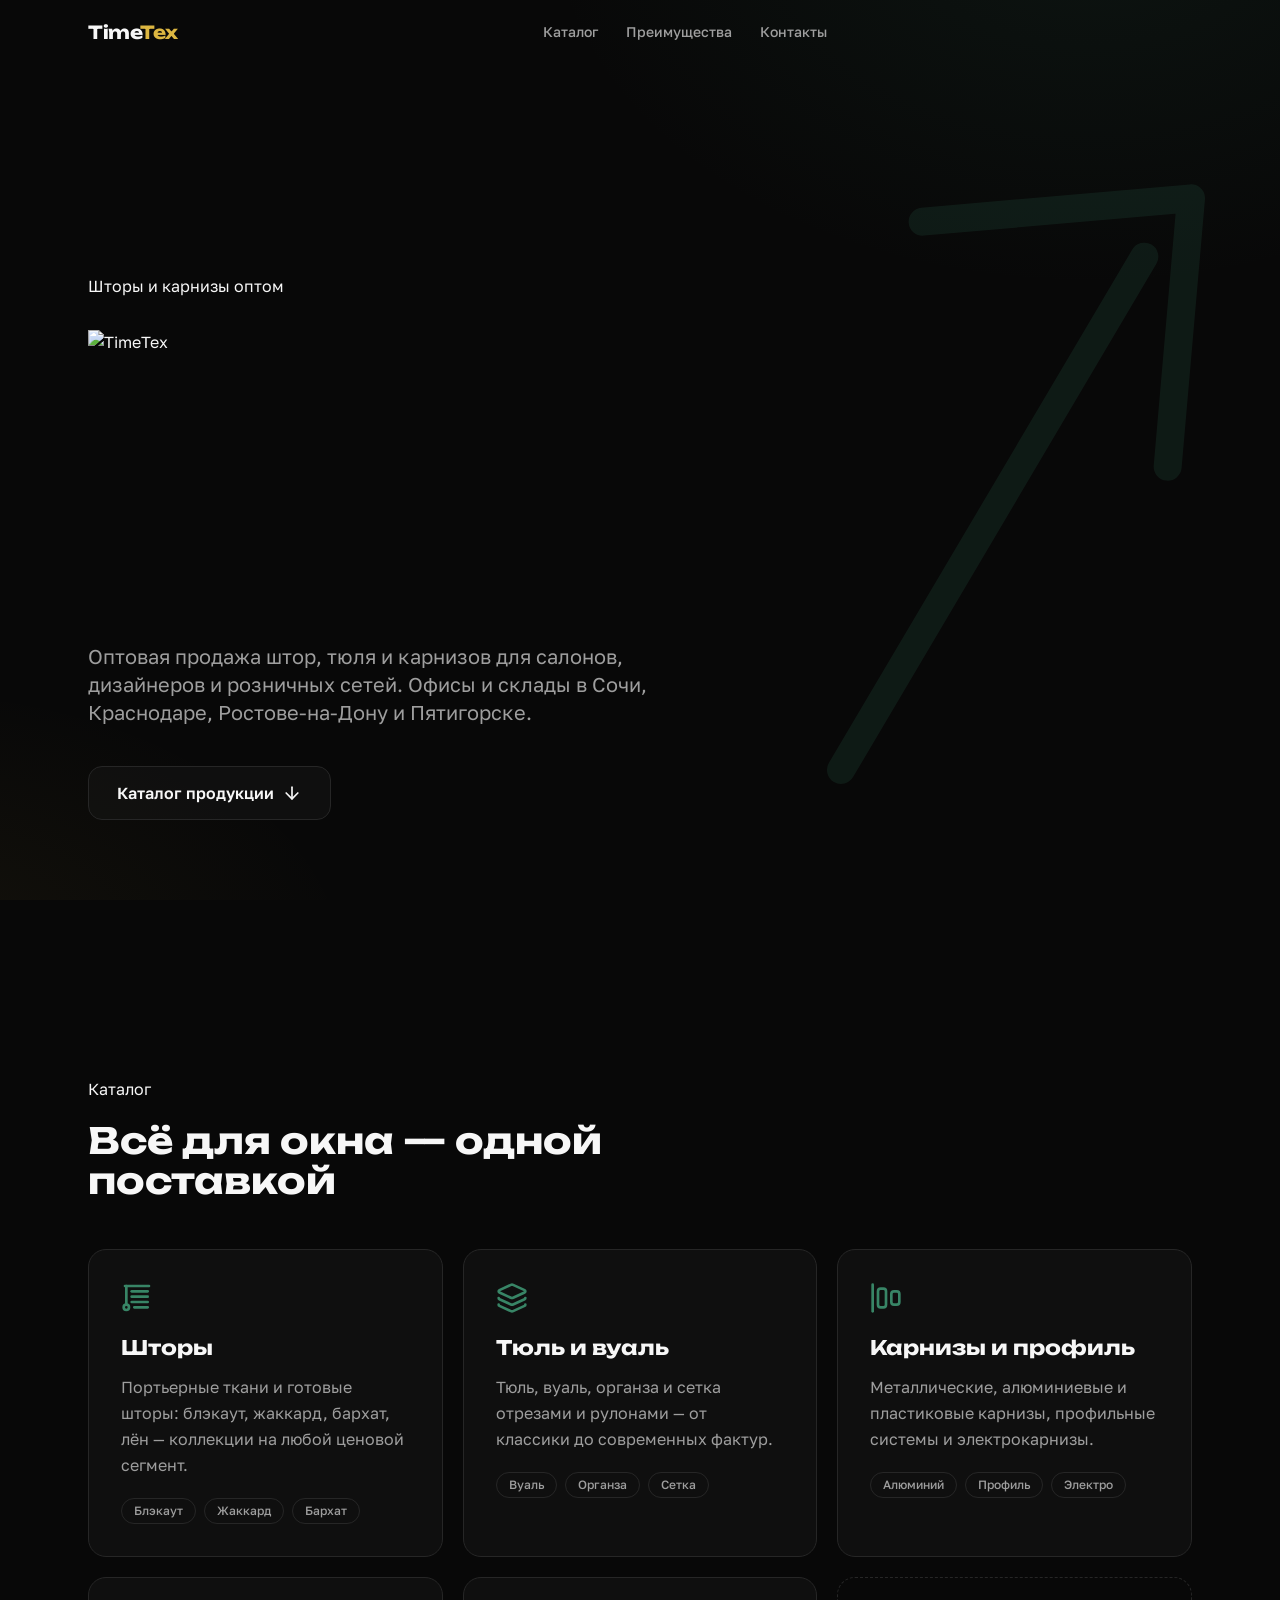
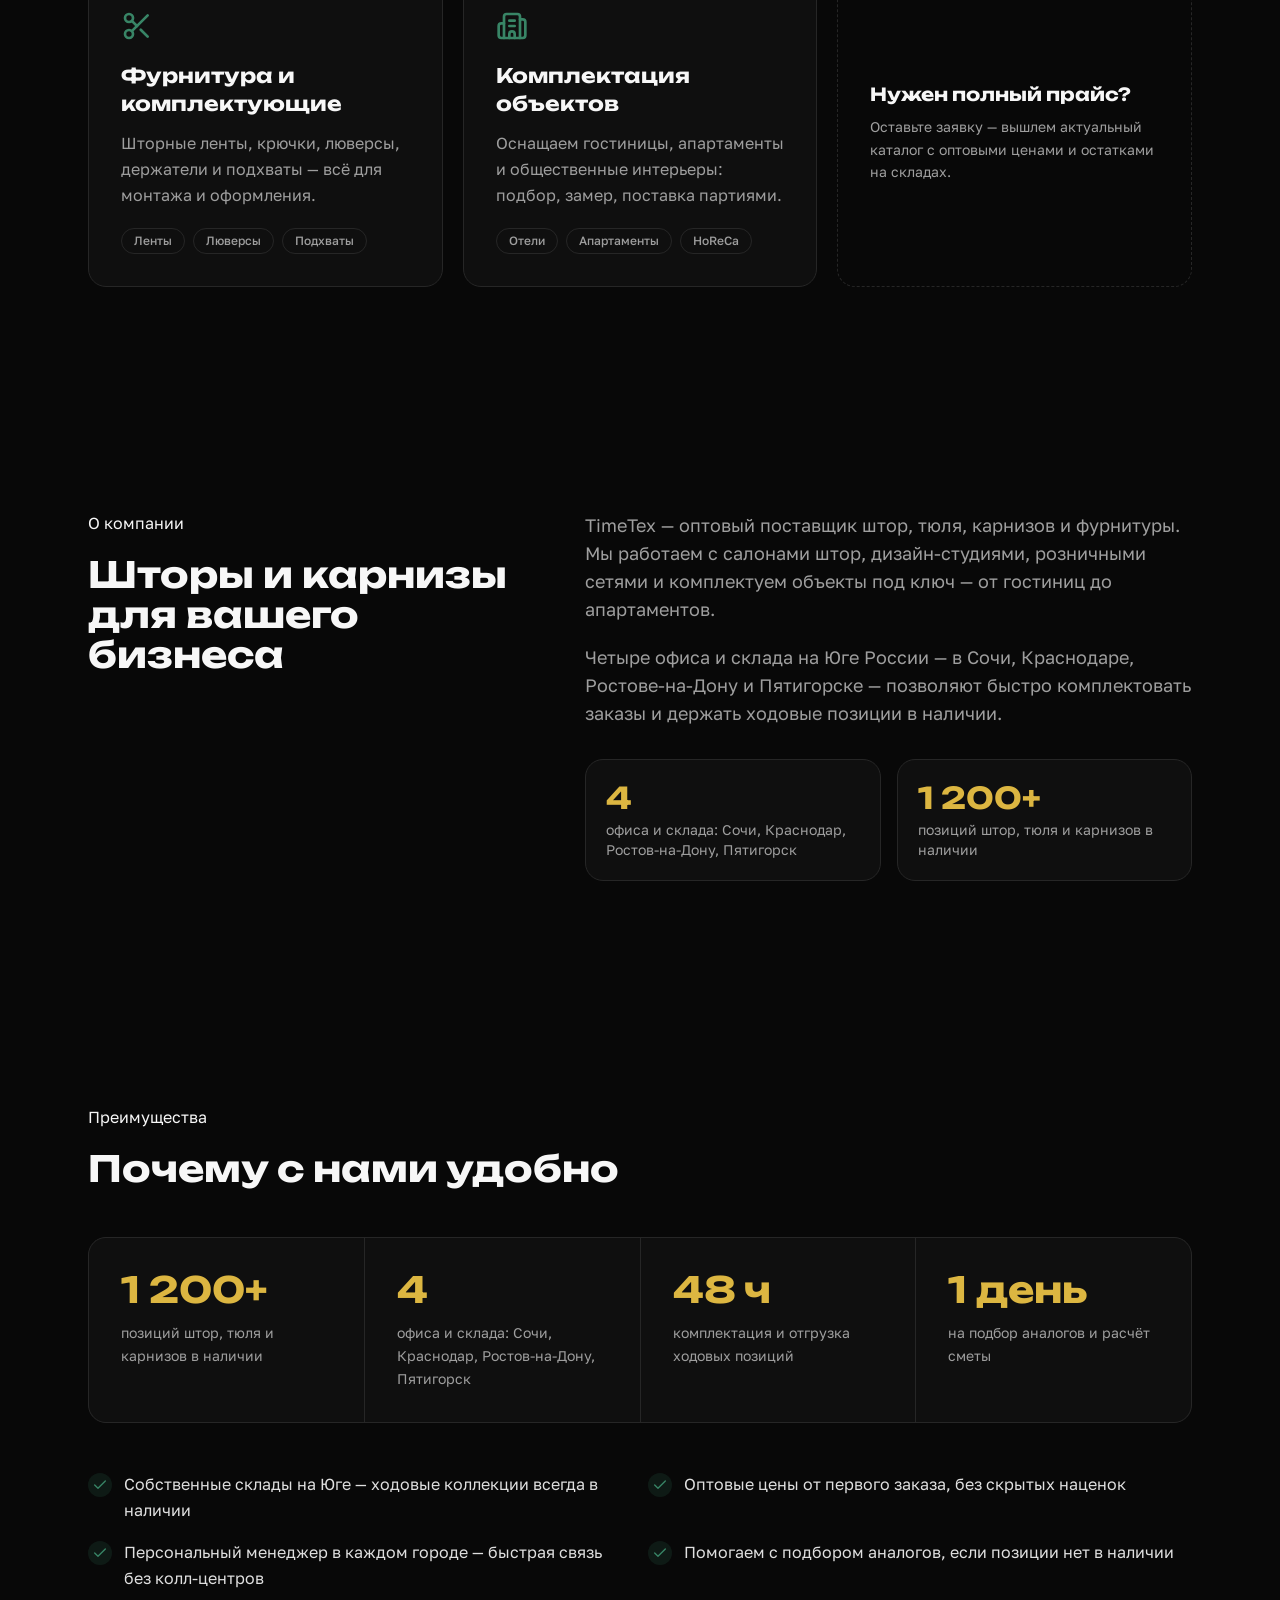
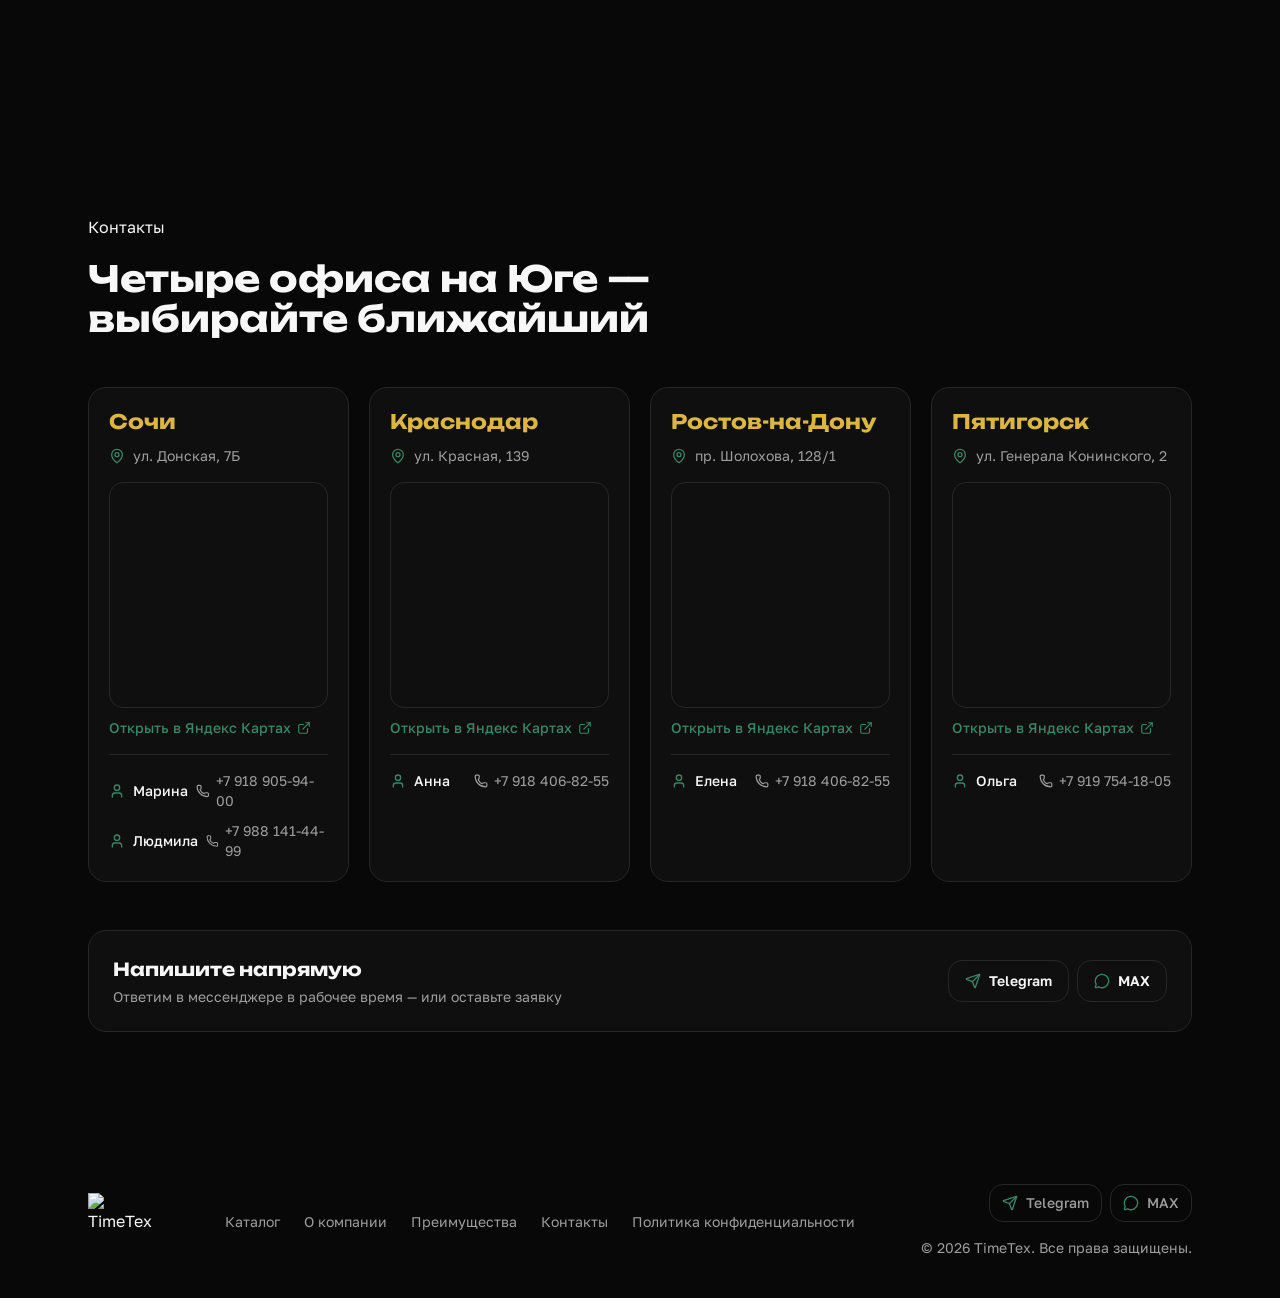
==== commit ff24c478: "Restore published build (latest version from GitHub)" ====
--- a/index.html
+++ b/index.html
@@ -3,28 +3,18 @@
   <head>
     <meta charset="UTF-8" />
     <meta name="viewport" content="width=device-width, initial-scale=1.0" />
-    <meta
-      name="description"
-      content="TimeTex — оптовая продажа штор и карнизов. Офисы и склады в Сочи, Краснодаре, Ростове-на-Дону и Пятигорске. Шторы, тюль, карнизы и фурнитура для салонов, дизайнеров и розничных сетей."
-    />
+    <meta name="description" content="TimeTex — оптовая продажа штор и карнизов. Офисы в Сочи, Краснодаре и Ростове-на-Дону. Шторы, тюль, карнизы и фурнитура для салонов, дизайнеров и розничных сетей." />
+    <meta name="theme-color" content="#080808" />
+    <link rel="icon" type="image/png" href="./logo-source.png" />
     <title>TimeTex — шторы и карнизы оптом</title>
-    <link rel="icon" type="image/png" href="./logo.png" />
-    <meta property="og:type" content="website" />
-    <meta property="og:title" content="TimeTex — шторы и карнизы оптом" />
-    <meta
-      property="og:description"
-      content="Оптовая продажа штор, тюля и карнизов. Четыре офиса и склада на Юге России: Сочи, Краснодар, Ростов-на-Дону, Пятигорск."
-    />
-    <meta property="og:image" content="./logo.png" />
-    <meta property="og:locale" content="ru_RU" />
     <link rel="preconnect" href="https://fonts.googleapis.com" />
     <link rel="preconnect" href="https://fonts.gstatic.com" crossorigin />
     <link
       href="https://fonts.googleapis.com/css2?family=Unbounded:wght@500;700;900&family=Golos+Text:wght@400;500;600&display=swap"
       rel="stylesheet"
     />
-    <script type="module" crossorigin src="./assets/index-BWe0HFEA.js"></script>
-    <link rel="stylesheet" crossorigin href="./assets/index-Bzxv_eK8.css">
+    <script type="module" crossorigin src="./assets/index-B9Y1Fta5.js"></script>
+    <link rel="stylesheet" crossorigin href="./assets/index-BmQ7hm4c.css">
   </head>
   <body>
     <div id="root"></div>
--- a/assets/index-BmQ7hm4c.css
+++ b/assets/index-BmQ7hm4c.css
@@ -0,0 +1 @@
+*,:before,:after{--tw-border-spacing-x: 0;--tw-border-spacing-y: 0;--tw-translate-x: 0;--tw-translate-y: 0;--tw-rotate: 0;--tw-skew-x: 0;--tw-skew-y: 0;--tw-scale-x: 1;--tw-scale-y: 1;--tw-pan-x: ;--tw-pan-y: ;--tw-pinch-zoom: ;--tw-scroll-snap-strictness: proximity;--tw-gradient-from-position: ;--tw-gradient-via-position: ;--tw-gradient-to-position: ;--tw-ordinal: ;--tw-slashed-zero: ;--tw-numeric-figure: ;--tw-numeric-spacing: ;--tw-numeric-fraction: ;--tw-ring-inset: ;--tw-ring-offset-width: 0px;--tw-ring-offset-color: #fff;--tw-ring-color: rgb(59 130 246 / .5);--tw-ring-offset-shadow: 0 0 #0000;--tw-ring-shadow: 0 0 #0000;--tw-shadow: 0 0 #0000;--tw-shadow-colored: 0 0 #0000;--tw-blur: ;--tw-brightness: ;--tw-contrast: ;--tw-grayscale: ;--tw-hue-rotate: ;--tw-invert: ;--tw-saturate: ;--tw-sepia: ;--tw-drop-shadow: ;--tw-backdrop-blur: ;--tw-backdrop-brightness: ;--tw-backdrop-contrast: ;--tw-backdrop-grayscale: ;--tw-backdrop-hue-rotate: ;--tw-backdrop-invert: ;--tw-backdrop-opacity: ;--tw-backdrop-saturate: ;--tw-backdrop-sepia: ;--tw-contain-size: ;--tw-contain-layout: ;--tw-contain-paint: ;--tw-contain-style: }::backdrop{--tw-border-spacing-x: 0;--tw-border-spacing-y: 0;--tw-translate-x: 0;--tw-translate-y: 0;--tw-rotate: 0;--tw-skew-x: 0;--tw-skew-y: 0;--tw-scale-x: 1;--tw-scale-y: 1;--tw-pan-x: ;--tw-pan-y: ;--tw-pinch-zoom: ;--tw-scroll-snap-strictness: proximity;--tw-gradient-from-position: ;--tw-gradient-via-position: ;--tw-gradient-to-position: ;--tw-ordinal: ;--tw-slashed-zero: ;--tw-numeric-figure: ;--tw-numeric-spacing: ;--tw-numeric-fraction: ;--tw-ring-inset: ;--tw-ring-offset-width: 0px;--tw-ring-offset-color: #fff;--tw-ring-color: rgb(59 130 246 / .5);--tw-ring-offset-shadow: 0 0 #0000;--tw-ring-shadow: 0 0 #0000;--tw-shadow: 0 0 #0000;--tw-shadow-colored: 0 0 #0000;--tw-blur: ;--tw-brightness: ;--tw-contrast: ;--tw-grayscale: ;--tw-hue-rotate: ;--tw-invert: ;--tw-saturate: ;--tw-sepia: ;--tw-drop-shadow: ;--tw-backdrop-blur: ;--tw-backdrop-brightness: ;--tw-backdrop-contrast: ;--tw-backdrop-grayscale: ;--tw-backdrop-hue-rotate: ;--tw-backdrop-invert: ;--tw-backdrop-opacity: ;--tw-backdrop-saturate: ;--tw-backdrop-sepia: ;--tw-contain-size: ;--tw-contain-layout: ;--tw-contain-paint: ;--tw-contain-style: }*,:before,:after{box-sizing:border-box;border-width:0;border-style:solid;border-color:#e5e7eb}:before,:after{--tw-content: ""}html,:host{line-height:1.5;-webkit-text-size-adjust:100%;-moz-tab-size:4;-o-tab-size:4;tab-size:4;font-family:ui-sans-serif,system-ui,sans-serif,"Apple Color Emoji","Segoe UI Emoji",Segoe UI Symbol,"Noto Color Emoji";font-feature-settings:normal;font-variation-settings:normal;-webkit-tap-highlight-color:transparent}body{margin:0;line-height:inherit}hr{height:0;color:inherit;border-top-width:1px}abbr:where([title]){-webkit-text-decoration:underline dotted;text-decoration:underline dotted}h1,h2,h3,h4,h5,h6{font-size:inherit;font-weight:inherit}a{color:inherit;text-decoration:inherit}b,strong{font-weight:bolder}code,kbd,samp,pre{font-family:ui-monospace,SFMono-Regular,Menlo,Monaco,Consolas,Liberation Mono,Courier New,monospace;font-feature-settings:normal;font-variation-settings:normal;font-size:1em}small{font-size:80%}sub,sup{font-size:75%;line-height:0;position:relative;vertical-align:baseline}sub{bottom:-.25em}sup{top:-.5em}table{text-indent:0;border-color:inherit;border-collapse:collapse}button,input,optgroup,select,textarea{font-family:inherit;font-feature-settings:inherit;font-variation-settings:inherit;font-size:100%;font-weight:inherit;line-height:inherit;letter-spacing:inherit;color:inherit;margin:0;padding:0}button,select{text-transform:none}button,input:where([type=button]),input:where([type=reset]),input:where([type=submit]){-webkit-appearance:button;background-color:transparent;background-image:none}:-moz-focusring{outline:auto}:-moz-ui-invalid{box-shadow:none}progress{vertical-align:baseline}::-webkit-inner-spin-button,::-webkit-outer-spin-button{height:auto}[type=search]{-webkit-appearance:textfield;outline-offset:-2px}::-webkit-search-decoration{-webkit-appearance:none}::-webkit-file-upload-button{-webkit-appearance:button;font:inherit}summary{display:list-item}blockquote,dl,dd,h1,h2,h3,h4,h5,h6,hr,figure,p,pre{margin:0}fieldset{margin:0;padding:0}legend{padding:0}ol,ul,menu{list-style:none;margin:0;padding:0}dialog{padding:0}textarea{resize:vertical}input::-moz-placeholder,textarea::-moz-placeholder{opacity:1;color:#9ca3af}input::placeholder,textarea::placeholder{opacity:1;color:#9ca3af}button,[role=button]{cursor:pointer}:disabled{cursor:default}img,svg,video,canvas,audio,iframe,embed,object{display:block;vertical-align:middle}img,video{max-width:100%;height:auto}[hidden]:where(:not([hidden=until-found])){display:none}:root{--background: 0 0% 3%;--foreground: 0 0% 97%;--card: 0 0% 6%;--card-foreground: 0 0% 96%;--popover: 0 0% 6%;--popover-foreground: 0 0% 96%;--primary: 45 69% 56%;--primary-foreground: 0 0% 5%;--secondary: 0 0% 10%;--secondary-foreground: 0 0% 93%;--muted: 0 0% 8%;--muted-foreground: 0 0% 62%;--accent: 0 0% 12%;--accent-foreground: 0 0% 97%;--destructive: 0 62% 55%;--destructive-foreground: 0 0% 98%;--border: 0 0% 15%;--input: 0 0% 20%;--ring: 45 69% 56%;--gold: 45 69% 56%;--mint: 156 41% 37%;--radius: .875rem}*{border-color:hsl(var(--border))}html{scroll-behavior:smooth}body{background-color:hsl(var(--background));font-family:Golos Text,system-ui,sans-serif;color:hsl(var(--foreground));-webkit-font-smoothing:antialiased;-moz-osx-font-smoothing:grayscale;min-width:320px;background-image:radial-gradient(55rem 38rem at 85% -10%,hsl(var(--mint) / .1),transparent 62%),radial-gradient(48rem 30rem at -8% 108%,hsl(var(--gold) / .06),transparent 60%);background-attachment:fixed}::-moz-selection{background:hsl(var(--gold) / .28);color:hsl(var(--foreground))}::selection{background:hsl(var(--gold) / .28);color:hsl(var(--foreground))}:focus-visible{outline:2px solid hsl(var(--ring));outline-offset:2px;border-radius:4px}.sr-only{position:absolute;width:1px;height:1px;padding:0;margin:-1px;overflow:hidden;clip:rect(0,0,0,0);white-space:nowrap;border-width:0}.pointer-events-none{pointer-events:none}.visible{visibility:visible}.invisible{visibility:hidden}.fixed{position:fixed}.absolute{position:absolute}.relative{position:relative}.sticky{position:sticky}.inset-0{inset:0}.inset-x-0{left:0;right:0}.inset-y-0{top:0;bottom:0}.-bottom-12{bottom:-3rem}.-left-12{left:-3rem}.-right-10{right:-2.5rem}.-right-12{right:-3rem}.-top-12{top:-3rem}.bottom-0{bottom:0}.bottom-5{bottom:1.25rem}.left-0{left:0}.left-1\/2{left:50%}.left-2{left:.5rem}.left-\[50\%\]{left:50%}.right-0{right:0}.right-1{right:.25rem}.right-2{right:.5rem}.right-3{right:.75rem}.right-4{right:1rem}.right-5{right:1.25rem}.right-6{right:1.5rem}.top-0{top:0}.top-1\.5{top:.375rem}.top-1\/2{top:50%}.top-24{top:6rem}.top-3\.5{top:.875rem}.top-4{top:1rem}.top-6{top:1.5rem}.top-\[1px\]{top:1px}.top-\[50\%\]{top:50%}.top-\[60\%\]{top:60%}.top-full{top:100%}.isolate{isolation:isolate}.z-10{z-index:10}.z-20{z-index:20}.z-40{z-index:40}.z-50{z-index:50}.z-\[1\]{z-index:1}.z-\[60\]{z-index:60}.order-first{order:-9999}.order-last{order:9999}.col-start-2{grid-column-start:2}.row-span-2{grid-row:span 2 / span 2}.row-start-1{grid-row-start:1}.\!m-0{margin:0!important}.-mx-1{margin-left:-.25rem;margin-right:-.25rem}.-my-2{margin-top:-.5rem;margin-bottom:-.5rem}.mx-2{margin-left:.5rem;margin-right:.5rem}.mx-3\.5{margin-left:.875rem;margin-right:.875rem}.mx-auto{margin-left:auto;margin-right:auto}.my-0{margin-top:0;margin-bottom:0}.my-0\.5{margin-top:.125rem;margin-bottom:.125rem}.my-1{margin-top:.25rem;margin-bottom:.25rem}.-ml-4{margin-left:-1rem}.-mt-4{margin-top:-1rem}.mb-2{margin-bottom:.5rem}.mb-3{margin-bottom:.75rem}.ml-1{margin-left:.25rem}.ml-4{margin-left:1rem}.ml-auto{margin-left:auto}.mt-0\.5{margin-top:.125rem}.mt-1{margin-top:.25rem}.mt-1\.5{margin-top:.375rem}.mt-10{margin-top:2.5rem}.mt-12{margin-top:3rem}.mt-2{margin-top:.5rem}.mt-2\.5{margin-top:.625rem}.mt-3{margin-top:.75rem}.mt-4{margin-top:1rem}.mt-5{margin-top:1.25rem}.mt-8{margin-top:2rem}.mt-auto{margin-top:auto}.line-clamp-1{overflow:hidden;display:-webkit-box;-webkit-box-orient:vertical;-webkit-line-clamp:1}.line-clamp-2{overflow:hidden;display:-webkit-box;-webkit-box-orient:vertical;-webkit-line-clamp:2}.block{display:block}.flex{display:flex}.inline-flex{display:inline-flex}.table{display:table}.table-caption{display:table-caption}.table-cell{display:table-cell}.table-row{display:table-row}.grid{display:grid}.hidden{display:none}.aspect-square{aspect-ratio:1 / 1}.aspect-video{aspect-ratio:16 / 9}.size-10{width:2.5rem;height:2.5rem}.size-2{width:.5rem;height:.5rem}.size-2\.5{width:.625rem;height:.625rem}.size-3{width:.75rem;height:.75rem}.size-3\.5{width:.875rem;height:.875rem}.size-4{width:1rem;height:1rem}.size-6{width:1.5rem;height:1.5rem}.size-7{width:1.75rem;height:1.75rem}.size-8{width:2rem;height:2rem}.size-9{width:2.25rem;height:2.25rem}.size-auto{width:auto;height:auto}.size-full{width:100%;height:100%}.h-1\.5{height:.375rem}.h-10{height:2.5rem}.h-11{height:2.75rem}.h-12{height:3rem}.h-14{height:3.5rem}.h-16{height:4rem}.h-2{height:.5rem}.h-2\.5{height:.625rem}.h-3\.5{height:.875rem}.h-4{height:1rem}.h-5{height:1.25rem}.h-56{height:14rem}.h-6{height:1.5rem}.h-7{height:1.75rem}.h-8{height:2rem}.h-9{height:2.25rem}.h-\[1\.15rem\]{height:1.15rem}.h-\[calc\(100\%-1px\)\]{height:calc(100% - 1px)}.h-\[clamp\(150px\,24vw\,280px\)\]{height:clamp(150px,24vw,280px)}.h-\[var\(--radix-navigation-menu-viewport-height\)\]{height:var(--radix-navigation-menu-viewport-height)}.h-\[var\(--radix-select-trigger-height\)\]{height:var(--radix-select-trigger-height)}.h-auto{height:auto}.h-full{height:100%}.h-px{height:1px}.h-svh{height:100svh}.max-h-\[300px\]{max-height:300px}.min-h-0{min-height:0px}.min-h-16{min-height:4rem}.min-h-4{min-height:1rem}.min-h-dvh{min-height:100dvh}.min-h-svh{min-height:100svh}.w-0{width:0px}.w-1{width:.25rem}.w-1\.5{width:.375rem}.w-10{width:2.5rem}.w-11{width:2.75rem}.w-14{width:3.5rem}.w-2{width:.5rem}.w-2\.5{width:.625rem}.w-3{width:.75rem}.w-3\.5{width:.875rem}.w-3\/4{width:75%}.w-4{width:1rem}.w-5{width:1.25rem}.w-6{width:1.5rem}.w-64{width:16rem}.w-72{width:18rem}.w-8{width:2rem}.w-9{width:2.25rem}.w-\[100px\]{width:100px}.w-\[420px\]{width:420px}.w-\[min\(92vw\,380px\)\]{width:min(92vw,380px)}.w-auto{width:auto}.w-fit{width:-moz-fit-content;width:fit-content}.w-full{width:100%}.w-max{width:-moz-max-content;width:max-content}.w-px{width:1px}.min-w-0{min-width:0px}.min-w-10{min-width:2.5rem}.min-w-5{min-width:1.25rem}.min-w-8{min-width:2rem}.min-w-9{min-width:2.25rem}.min-w-\[12rem\]{min-width:12rem}.min-w-\[8rem\]{min-width:8rem}.min-w-\[var\(--radix-select-trigger-width\)\]{min-width:var(--radix-select-trigger-width)}.max-w-2xl{max-width:42rem}.max-w-3xl{max-width:48rem}.max-w-6xl{max-width:72rem}.max-w-\[60vw\]{max-width:60vw}.max-w-\[calc\(100\%-2rem\)\]{max-width:calc(100% - 2rem)}.max-w-max{max-width:-moz-max-content;max-width:max-content}.max-w-sm{max-width:24rem}.max-w-xl{max-width:36rem}.flex-1{flex:1 1 0%}.shrink-0{flex-shrink:0}.grow{flex-grow:1}.grow-0{flex-grow:0}.basis-full{flex-basis:100%}.caption-bottom{caption-side:bottom}.border-collapse{border-collapse:collapse}.-translate-x-1\/2{--tw-translate-x: -50%;transform:translate(var(--tw-translate-x),var(--tw-translate-y)) rotate(var(--tw-rotate)) skew(var(--tw-skew-x)) skewY(var(--tw-skew-y)) scaleX(var(--tw-scale-x)) scaleY(var(--tw-scale-y))}.-translate-x-px{--tw-translate-x: -1px;transform:translate(var(--tw-translate-x),var(--tw-translate-y)) rotate(var(--tw-rotate)) skew(var(--tw-skew-x)) skewY(var(--tw-skew-y)) scaleX(var(--tw-scale-x)) scaleY(var(--tw-scale-y))}.-translate-y-1\/2{--tw-translate-y: -50%;transform:translate(var(--tw-translate-x),var(--tw-translate-y)) rotate(var(--tw-rotate)) skew(var(--tw-skew-x)) skewY(var(--tw-skew-y)) scaleX(var(--tw-scale-x)) scaleY(var(--tw-scale-y))}.translate-x-\[-50\%\]{--tw-translate-x: -50%;transform:translate(var(--tw-translate-x),var(--tw-translate-y)) rotate(var(--tw-rotate)) skew(var(--tw-skew-x)) skewY(var(--tw-skew-y)) scaleX(var(--tw-scale-x)) scaleY(var(--tw-scale-y))}.translate-x-px{--tw-translate-x: 1px;transform:translate(var(--tw-translate-x),var(--tw-translate-y)) rotate(var(--tw-rotate)) skew(var(--tw-skew-x)) skewY(var(--tw-skew-y)) scaleX(var(--tw-scale-x)) scaleY(var(--tw-scale-y))}.translate-y-0\.5{--tw-translate-y: .125rem;transform:translate(var(--tw-translate-x),var(--tw-translate-y)) rotate(var(--tw-rotate)) skew(var(--tw-skew-x)) skewY(var(--tw-skew-y)) scaleX(var(--tw-scale-x)) scaleY(var(--tw-scale-y))}.translate-y-\[-50\%\]{--tw-translate-y: -50%;transform:translate(var(--tw-translate-x),var(--tw-translate-y)) rotate(var(--tw-rotate)) skew(var(--tw-skew-x)) skewY(var(--tw-skew-y)) scaleX(var(--tw-scale-x)) scaleY(var(--tw-scale-y))}.translate-y-\[calc\(-50\%_-_2px\)\]{--tw-translate-y: calc(-50% - 2px) ;transform:translate(var(--tw-translate-x),var(--tw-translate-y)) rotate(var(--tw-rotate)) skew(var(--tw-skew-x)) skewY(var(--tw-skew-y)) scaleX(var(--tw-scale-x)) scaleY(var(--tw-scale-y))}.rotate-45{--tw-rotate: 45deg;transform:translate(var(--tw-translate-x),var(--tw-translate-y)) rotate(var(--tw-rotate)) skew(var(--tw-skew-x)) skewY(var(--tw-skew-y)) scaleX(var(--tw-scale-x)) scaleY(var(--tw-scale-y))}.rotate-90{--tw-rotate: 90deg;transform:translate(var(--tw-translate-x),var(--tw-translate-y)) rotate(var(--tw-rotate)) skew(var(--tw-skew-x)) skewY(var(--tw-skew-y)) scaleX(var(--tw-scale-x)) scaleY(var(--tw-scale-y))}.transform{transform:translate(var(--tw-translate-x),var(--tw-translate-y)) rotate(var(--tw-rotate)) skew(var(--tw-skew-x)) skewY(var(--tw-skew-y)) scaleX(var(--tw-scale-x)) scaleY(var(--tw-scale-y))}@keyframes caret-blink{0%,70%,to{opacity:1}20%,50%{opacity:0}}.animate-caret-blink{animation:caret-blink 1.25s ease-out infinite}@keyframes pulse{50%{opacity:.5}}.animate-pulse{animation:pulse 2s cubic-bezier(.4,0,.6,1) infinite}@keyframes spin{to{transform:rotate(360deg)}}.animate-spin{animation:spin 1s linear infinite}.cursor-default{cursor:default}.cursor-pointer{cursor:pointer}.cursor-text{cursor:text}.touch-none{touch-action:none}.select-none{-webkit-user-select:none;-moz-user-select:none;user-select:none}.resize-none{resize:none}.resize-y{resize:vertical}.scroll-my-1{scroll-margin-top:.25rem;scroll-margin-bottom:.25rem}.scroll-mt-16{scroll-margin-top:4rem}.scroll-mt-20{scroll-margin-top:5rem}.scroll-mt-24{scroll-margin-top:6rem}.scroll-py-1{scroll-padding-top:.25rem;scroll-padding-bottom:.25rem}.list-disc{list-style-type:disc}.list-none{list-style-type:none}.auto-rows-min{grid-auto-rows:min-content}.grid-cols-\[0_1fr\]{grid-template-columns:0 1fr}.grid-rows-\[auto_auto\]{grid-template-rows:auto auto}.flex-row{flex-direction:row}.flex-col{flex-direction:column}.flex-col-reverse{flex-direction:column-reverse}.flex-wrap{flex-wrap:wrap}.place-content-center{place-content:center}.items-start{align-items:flex-start}.items-end{align-items:flex-end}.items-center{align-items:center}.items-baseline{align-items:baseline}.items-stretch{align-items:stretch}.justify-start{justify-content:flex-start}.justify-center{justify-content:center}.justify-between{justify-content:space-between}.justify-items-start{justify-items:start}.gap-0\.5{gap:.125rem}.gap-1{gap:.25rem}.gap-1\.5{gap:.375rem}.gap-10{gap:2.5rem}.gap-2{gap:.5rem}.gap-2\.5{gap:.625rem}.gap-3{gap:.75rem}.gap-4{gap:1rem}.gap-5{gap:1.25rem}.gap-6{gap:1.5rem}.gap-7{gap:1.75rem}.gap-8{gap:2rem}.gap-\[--spacing\(var\(--gap\)\)\]{gap:var(--spacing(var(--gap)))}.gap-px{gap:1px}.gap-x-6{-moz-column-gap:1.5rem;column-gap:1.5rem}.gap-y-0\.5{row-gap:.125rem}.gap-y-2{row-gap:.5rem}.space-y-2\.5>:not([hidden])~:not([hidden]){--tw-space-y-reverse: 0;margin-top:calc(.625rem * calc(1 - var(--tw-space-y-reverse)));margin-bottom:calc(.625rem * var(--tw-space-y-reverse))}.space-y-3>:not([hidden])~:not([hidden]){--tw-space-y-reverse: 0;margin-top:calc(.75rem * calc(1 - var(--tw-space-y-reverse)));margin-bottom:calc(.75rem * var(--tw-space-y-reverse))}.space-y-5>:not([hidden])~:not([hidden]){--tw-space-y-reverse: 0;margin-top:calc(1.25rem * calc(1 - var(--tw-space-y-reverse)));margin-bottom:calc(1.25rem * var(--tw-space-y-reverse))}.space-y-8>:not([hidden])~:not([hidden]){--tw-space-y-reverse: 0;margin-top:calc(2rem * calc(1 - var(--tw-space-y-reverse)));margin-bottom:calc(2rem * var(--tw-space-y-reverse))}.self-start{align-self:flex-start}.self-stretch{align-self:stretch}.justify-self-end{justify-self:end}.overflow-auto{overflow:auto}.overflow-hidden{overflow:hidden}.overflow-x-auto{overflow-x:auto}.overflow-y-auto{overflow-y:auto}.overflow-x-hidden{overflow-x:hidden}.whitespace-nowrap{white-space:nowrap}.text-balance{text-wrap:balance}.break-words{overflow-wrap:break-word}.rounded-2xl{border-radius:1rem}.rounded-\[2px\]{border-radius:2px}.rounded-\[4px\]{border-radius:4px}.rounded-\[calc\(var\(--radius\)-5px\)\]{border-radius:calc(var(--radius) - 5px)}.rounded-\[inherit\]{border-radius:inherit}.rounded-full{border-radius:9999px}.rounded-lg{border-radius:var(--radius)}.rounded-md{border-radius:calc(var(--radius) - 2px)}.rounded-none{border-radius:0}.rounded-sm{border-radius:calc(var(--radius) - 4px)}.rounded-xl{border-radius:calc(var(--radius) + 4px)}.rounded-xs{border-radius:calc(var(--radius) - 6px)}.rounded-l-md{border-top-left-radius:calc(var(--radius) - 2px);border-bottom-left-radius:calc(var(--radius) - 2px)}.rounded-r-md{border-top-right-radius:calc(var(--radius) - 2px);border-bottom-right-radius:calc(var(--radius) - 2px)}.rounded-tl-sm{border-top-left-radius:calc(var(--radius) - 4px)}.border{border-width:1px}.border-0{border-width:0px}.border-\[1\.5px\]{border-width:1.5px}.border-y{border-top-width:1px;border-bottom-width:1px}.border-b{border-bottom-width:1px}.border-l{border-left-width:1px}.border-r{border-right-width:1px}.border-t{border-top-width:1px}.border-dashed{border-style:dashed}.border-border{border-color:hsl(var(--border))}.border-border\/50{border-color:hsl(var(--border) / .5)}.border-destructive\/50{border-color:hsl(var(--destructive) / .5)}.border-input{border-color:hsl(var(--input))}.border-primary{border-color:hsl(var(--primary))}.border-sidebar-border{border-color:hsl(var(--sidebar-border))}.border-transparent{border-color:transparent}.border-l-transparent{border-left-color:transparent}.border-t-transparent{border-top-color:transparent}.bg-accent{background-color:hsl(var(--accent))}.bg-background{background-color:hsl(var(--background))}.bg-background\/90{background-color:hsl(var(--background) / .9)}.bg-black\/50{background-color:#00000080}.bg-border{background-color:hsl(var(--border))}.bg-card{background-color:hsl(var(--card))}.bg-destructive{--tw-bg-opacity: 1;background-color:hsl(var(--destructive) / var(--tw-bg-opacity, 1))}.bg-destructive\/10{background-color:hsl(var(--destructive) / .1)}.bg-foreground{background-color:hsl(var(--foreground))}.bg-foreground\/40{background-color:hsl(var(--foreground) / .4)}.bg-gold{--tw-bg-opacity: 1;background-color:hsl(var(--gold) / var(--tw-bg-opacity, 1))}.bg-input{background-color:hsl(var(--input))}.bg-mint\/15{background-color:hsl(var(--mint) / .15)}.bg-muted{background-color:hsl(var(--muted))}.bg-muted\/50{background-color:hsl(var(--muted) / .5)}.bg-popover{background-color:hsl(var(--popover))}.bg-primary{background-color:hsl(var(--primary))}.bg-primary\/20{background-color:hsl(var(--primary) / .2)}.bg-primary\/60{background-color:hsl(var(--primary) / .6)}.bg-secondary{background-color:hsl(var(--secondary))}.bg-secondary\/40{background-color:hsl(var(--secondary) / .4)}.bg-secondary\/60{background-color:hsl(var(--secondary) / .6)}.bg-sidebar{background-color:hsl(var(--sidebar-background))}.bg-sidebar-border{background-color:hsl(var(--sidebar-border))}.bg-transparent{background-color:transparent}.bg-white{--tw-bg-opacity: 1;background-color:rgb(255 255 255 / var(--tw-bg-opacity, 1))}.fill-current{fill:currentColor}.fill-foreground{fill:hsl(var(--foreground))}.fill-primary{fill:hsl(var(--primary))}.object-contain{-o-object-fit:contain;object-fit:contain}.p-0{padding:0}.p-1{padding:.25rem}.p-2{padding:.5rem}.p-3{padding:.75rem}.p-4{padding:1rem}.p-5{padding:1.25rem}.p-6{padding:1.5rem}.p-\[3px\]{padding:3px}.p-px{padding:1px}.px-1{padding-left:.25rem;padding-right:.25rem}.px-1\.5{padding-left:.375rem;padding-right:.375rem}.px-2{padding-left:.5rem;padding-right:.5rem}.px-2\.5{padding-left:.625rem;padding-right:.625rem}.px-3{padding-left:.75rem;padding-right:.75rem}.px-3\.5{padding-left:.875rem;padding-right:.875rem}.px-4{padding-left:1rem;padding-right:1rem}.px-5{padding-left:1.25rem;padding-right:1.25rem}.px-6{padding-left:1.5rem;padding-right:1.5rem}.px-7{padding-left:1.75rem;padding-right:1.75rem}.py-0\.5{padding-top:.125rem;padding-bottom:.125rem}.py-1{padding-top:.25rem;padding-bottom:.25rem}.py-1\.5{padding-top:.375rem;padding-bottom:.375rem}.py-10{padding-top:2.5rem;padding-bottom:2.5rem}.py-12{padding-top:3rem;padding-bottom:3rem}.py-16{padding-top:4rem;padding-bottom:4rem}.py-2{padding-top:.5rem;padding-bottom:.5rem}.py-2\.5{padding-top:.625rem;padding-bottom:.625rem}.py-20{padding-top:5rem;padding-bottom:5rem}.py-3{padding-top:.75rem;padding-bottom:.75rem}.py-3\.5{padding-top:.875rem;padding-bottom:.875rem}.py-4{padding-top:1rem;padding-bottom:1rem}.py-6{padding-top:1.5rem;padding-bottom:1.5rem}.py-8{padding-top:2rem;padding-bottom:2rem}.pb-16{padding-bottom:4rem}.pb-3{padding-bottom:.75rem}.pb-4{padding-bottom:1rem}.pl-2{padding-left:.5rem}.pl-3{padding-left:.75rem}.pl-4{padding-left:1rem}.pl-8{padding-left:2rem}.pr-1{padding-right:.25rem}.pr-2{padding-right:.5rem}.pr-2\.5{padding-right:.625rem}.pr-3{padding-right:.75rem}.pr-8{padding-right:2rem}.pt-0{padding-top:0}.pt-28{padding-top:7rem}.pt-3{padding-top:.75rem}.pt-4{padding-top:1rem}.text-left{text-align:left}.text-center{text-align:center}.align-middle{vertical-align:middle}.font-display{font-family:Unbounded,system-ui,sans-serif}.font-mono{font-family:ui-monospace,SFMono-Regular,Menlo,Monaco,Consolas,Liberation Mono,Courier New,monospace}.font-sans{font-family:ui-sans-serif,system-ui,sans-serif,"Apple Color Emoji","Segoe UI Emoji",Segoe UI Symbol,"Noto Color Emoji"}.text-2xl{font-size:1.5rem;line-height:2rem}.text-3xl{font-size:1.875rem;line-height:2.25rem}.text-\[0\.8rem\]{font-size:.8rem}.text-base{font-size:1rem;line-height:1.5rem}.text-lg{font-size:1.125rem;line-height:1.75rem}.text-sm{font-size:.875rem;line-height:1.25rem}.text-sm\/relaxed{font-size:.875rem;line-height:1.625}.text-xl{font-size:1.25rem;line-height:1.75rem}.text-xs{font-size:.75rem;line-height:1rem}.font-bold{font-weight:700}.font-medium{font-weight:500}.font-normal{font-weight:400}.font-semibold{font-weight:600}.uppercase{text-transform:uppercase}.tabular-nums{--tw-numeric-spacing: tabular-nums;font-variant-numeric:var(--tw-ordinal) var(--tw-slashed-zero) var(--tw-numeric-figure) var(--tw-numeric-spacing) var(--tw-numeric-fraction)}.leading-none{line-height:1}.leading-normal{line-height:1.5}.leading-relaxed{line-height:1.625}.leading-snug{line-height:1.375}.leading-tight{line-height:1.25}.tracking-\[0\.2em\]{letter-spacing:.2em}.tracking-tight{letter-spacing:-.025em}.tracking-widest{letter-spacing:.1em}.text-accent-foreground{color:hsl(var(--accent-foreground))}.text-background{color:hsl(var(--background))}.text-card-foreground{color:hsl(var(--card-foreground))}.text-current{color:currentColor}.text-destructive{--tw-text-opacity: 1;color:hsl(var(--destructive) / var(--tw-text-opacity, 1))}.text-foreground{color:hsl(var(--foreground))}.text-foreground\/90{color:hsl(var(--foreground) / .9)}.text-gold{--tw-text-opacity: 1;color:hsl(var(--gold) / var(--tw-text-opacity, 1))}.text-mint{--tw-text-opacity: 1;color:hsl(var(--mint) / var(--tw-text-opacity, 1))}.text-muted-foreground{color:hsl(var(--muted-foreground))}.text-popover-foreground{color:hsl(var(--popover-foreground))}.text-primary{color:hsl(var(--primary))}.text-primary-foreground{color:hsl(var(--primary-foreground))}.text-secondary-foreground{color:hsl(var(--secondary-foreground))}.text-sidebar-foreground{color:hsl(var(--sidebar-foreground))}.text-sidebar-foreground\/70{color:hsl(var(--sidebar-foreground) / .7)}.text-white{--tw-text-opacity: 1;color:rgb(255 255 255 / var(--tw-text-opacity, 1))}.underline-offset-4{text-underline-offset:4px}.accent-\[\#DCB642\]{accent-color:#DCB642}.opacity-0{opacity:0}.opacity-50{opacity:.5}.opacity-70{opacity:.7}.opacity-\[0\.14\]{opacity:.14}.mix-blend-screen{mix-blend-mode:screen}.shadow{--tw-shadow: 0 1px 3px 0 rgb(0 0 0 / .1), 0 1px 2px -1px rgb(0 0 0 / .1);--tw-shadow-colored: 0 1px 3px 0 var(--tw-shadow-color), 0 1px 2px -1px var(--tw-shadow-color);box-shadow:var(--tw-ring-offset-shadow, 0 0 #0000),var(--tw-ring-shadow, 0 0 #0000),var(--tw-shadow)}.shadow-2xl{--tw-shadow: 0 25px 50px -12px rgb(0 0 0 / .25);--tw-shadow-colored: 0 25px 50px -12px var(--tw-shadow-color);box-shadow:var(--tw-ring-offset-shadow, 0 0 #0000),var(--tw-ring-shadow, 0 0 #0000),var(--tw-shadow)}.shadow-\[0_0_0_1px_hsl\(var\(--sidebar-border\)\)\]{--tw-shadow: 0 0 0 1px hsl(var(--sidebar-border));--tw-shadow-colored: 0 0 0 1px var(--tw-shadow-color);box-shadow:var(--tw-ring-offset-shadow, 0 0 #0000),var(--tw-ring-shadow, 0 0 #0000),var(--tw-shadow)}.shadow-lg{--tw-shadow: 0 10px 15px -3px rgb(0 0 0 / .1), 0 4px 6px -4px rgb(0 0 0 / .1);--tw-shadow-colored: 0 10px 15px -3px var(--tw-shadow-color), 0 4px 6px -4px var(--tw-shadow-color);box-shadow:var(--tw-ring-offset-shadow, 0 0 #0000),var(--tw-ring-shadow, 0 0 #0000),var(--tw-shadow)}.shadow-md{--tw-shadow: 0 4px 6px -1px rgb(0 0 0 / .1), 0 2px 4px -2px rgb(0 0 0 / .1);--tw-shadow-colored: 0 4px 6px -1px var(--tw-shadow-color), 0 2px 4px -2px var(--tw-shadow-color);box-shadow:var(--tw-ring-offset-shadow, 0 0 #0000),var(--tw-ring-shadow, 0 0 #0000),var(--tw-shadow)}.shadow-none{--tw-shadow: 0 0 #0000;--tw-shadow-colored: 0 0 #0000;box-shadow:var(--tw-ring-offset-shadow, 0 0 #0000),var(--tw-ring-shadow, 0 0 #0000),var(--tw-shadow)}.shadow-sm{--tw-shadow: 0 1px 2px 0 rgb(0 0 0 / .05);--tw-shadow-colored: 0 1px 2px 0 var(--tw-shadow-color);box-shadow:var(--tw-ring-offset-shadow, 0 0 #0000),var(--tw-ring-shadow, 0 0 #0000),var(--tw-shadow)}.shadow-xl{--tw-shadow: 0 20px 25px -5px rgb(0 0 0 / .1), 0 8px 10px -6px rgb(0 0 0 / .1);--tw-shadow-colored: 0 20px 25px -5px var(--tw-shadow-color), 0 8px 10px -6px var(--tw-shadow-color);box-shadow:var(--tw-ring-offset-shadow, 0 0 #0000),var(--tw-ring-shadow, 0 0 #0000),var(--tw-shadow)}.shadow-xs{--tw-shadow: 0 1px 2px 0 rgb(0 0 0 / .05);--tw-shadow-colored: 0 1px 2px 0 var(--tw-shadow-color);box-shadow:var(--tw-ring-offset-shadow, 0 0 #0000),var(--tw-ring-shadow, 0 0 #0000),var(--tw-shadow)}.outline-none{outline:2px solid transparent;outline-offset:2px}.outline{outline-style:solid}.ring-0{--tw-ring-offset-shadow: var(--tw-ring-inset) 0 0 0 var(--tw-ring-offset-width) var(--tw-ring-offset-color);--tw-ring-shadow: var(--tw-ring-inset) 0 0 0 calc(0px + var(--tw-ring-offset-width)) var(--tw-ring-color);box-shadow:var(--tw-ring-offset-shadow),var(--tw-ring-shadow),var(--tw-shadow, 0 0 #0000)}.ring-ring\/50{--tw-ring-color: hsl(var(--ring) / .5)}.ring-sidebar-ring{--tw-ring-color: hsl(var(--sidebar-ring))}.ring-offset-background{--tw-ring-offset-color: hsl(var(--background))}.filter{filter:var(--tw-blur) var(--tw-brightness) var(--tw-contrast) var(--tw-grayscale) var(--tw-hue-rotate) var(--tw-invert) var(--tw-saturate) var(--tw-sepia) var(--tw-drop-shadow)}.backdrop-blur-md{--tw-backdrop-blur: blur(12px);-webkit-backdrop-filter:var(--tw-backdrop-blur) var(--tw-backdrop-brightness) var(--tw-backdrop-contrast) var(--tw-backdrop-grayscale) var(--tw-backdrop-hue-rotate) var(--tw-backdrop-invert) var(--tw-backdrop-opacity) var(--tw-backdrop-saturate) var(--tw-backdrop-sepia);backdrop-filter:var(--tw-backdrop-blur) var(--tw-backdrop-brightness) var(--tw-backdrop-contrast) var(--tw-backdrop-grayscale) var(--tw-backdrop-hue-rotate) var(--tw-backdrop-invert) var(--tw-backdrop-opacity) var(--tw-backdrop-saturate) var(--tw-backdrop-sepia)}.backdrop-blur-sm{--tw-backdrop-blur: blur(4px);-webkit-backdrop-filter:var(--tw-backdrop-blur) var(--tw-backdrop-brightness) var(--tw-backdrop-contrast) var(--tw-backdrop-grayscale) var(--tw-backdrop-hue-rotate) var(--tw-backdrop-invert) var(--tw-backdrop-opacity) var(--tw-backdrop-saturate) var(--tw-backdrop-sepia);backdrop-filter:var(--tw-backdrop-blur) var(--tw-backdrop-brightness) var(--tw-backdrop-contrast) var(--tw-backdrop-grayscale) var(--tw-backdrop-hue-rotate) var(--tw-backdrop-invert) var(--tw-backdrop-opacity) var(--tw-backdrop-saturate) var(--tw-backdrop-sepia)}.transition{transition-property:color,background-color,border-color,text-decoration-color,fill,stroke,opacity,box-shadow,transform,filter,backdrop-filter;transition-timing-function:cubic-bezier(.4,0,.2,1);transition-duration:.15s}.transition-\[color\,box-shadow\]{transition-property:color,box-shadow;transition-timing-function:cubic-bezier(.4,0,.2,1);transition-duration:.15s}.transition-\[left\,right\,width\]{transition-property:left,right,width;transition-timing-function:cubic-bezier(.4,0,.2,1);transition-duration:.15s}.transition-\[margin\,opacity\]{transition-property:margin,opacity;transition-timing-function:cubic-bezier(.4,0,.2,1);transition-duration:.15s}.transition-\[width\,height\,padding\]{transition-property:width,height,padding;transition-timing-function:cubic-bezier(.4,0,.2,1);transition-duration:.15s}.transition-\[width\]{transition-property:width;transition-timing-function:cubic-bezier(.4,0,.2,1);transition-duration:.15s}.transition-all{transition-property:all;transition-timing-function:cubic-bezier(.4,0,.2,1);transition-duration:.15s}.transition-colors{transition-property:color,background-color,border-color,text-decoration-color,fill,stroke;transition-timing-function:cubic-bezier(.4,0,.2,1);transition-duration:.15s}.transition-none{transition-property:none}.transition-opacity{transition-property:opacity;transition-timing-function:cubic-bezier(.4,0,.2,1);transition-duration:.15s}.transition-shadow{transition-property:box-shadow;transition-timing-function:cubic-bezier(.4,0,.2,1);transition-duration:.15s}.transition-transform{transition-property:transform;transition-timing-function:cubic-bezier(.4,0,.2,1);transition-duration:.15s}.duration-100{transition-duration:.1s}.duration-1000{transition-duration:1s}.duration-200{transition-duration:.2s}.duration-300{transition-duration:.3s}.ease-in-out{transition-timing-function:cubic-bezier(.4,0,.2,1)}.ease-linear{transition-timing-function:linear}@keyframes enter{0%{opacity:var(--tw-enter-opacity, 1);transform:translate3d(var(--tw-enter-translate-x, 0),var(--tw-enter-translate-y, 0),0) scale3d(var(--tw-enter-scale, 1),var(--tw-enter-scale, 1),var(--tw-enter-scale, 1)) rotate(var(--tw-enter-rotate, 0))}}@keyframes exit{to{opacity:var(--tw-exit-opacity, 1);transform:translate3d(var(--tw-exit-translate-x, 0),var(--tw-exit-translate-y, 0),0) scale3d(var(--tw-exit-scale, 1),var(--tw-exit-scale, 1),var(--tw-exit-scale, 1)) rotate(var(--tw-exit-rotate, 0))}}.animate-in{animation-name:enter;animation-duration:.15s;--tw-enter-opacity: initial;--tw-enter-scale: initial;--tw-enter-rotate: initial;--tw-enter-translate-x: initial;--tw-enter-translate-y: initial}.fade-in-0{--tw-enter-opacity: 0}.zoom-in-95{--tw-enter-scale: .95}.duration-100{animation-duration:.1s}.duration-1000{animation-duration:1s}.duration-200{animation-duration:.2s}.duration-300{animation-duration:.3s}.ease-in-out{animation-timing-function:cubic-bezier(.4,0,.2,1)}.ease-linear{animation-timing-function:linear}.animate-marquee{animation:marquee 32s linear infinite}.\[--cell-size\:--spacing\(8\)\]{--cell-size: var(--spacing(8))}@keyframes marquee{0%{transform:translate(0)}to{transform:translate(-50%)}}.js .reveal{opacity:0;transform:translateY(22px) scale(.98);transition:opacity .5s ease-out,transform .5s ease-out;will-change:opacity,transform}.js .reveal.is-visible{opacity:1;transform:none;will-change:auto}@media(prefers-reduced-motion:reduce){html{scroll-behavior:auto}.js .reveal{opacity:1;transform:none;transition:none;will-change:auto}.animate-marquee{animation:none}}.selection\:bg-primary *::-moz-selection{background-color:hsl(var(--primary))}.selection\:bg-primary *::selection{background-color:hsl(var(--primary))}.selection\:text-primary-foreground *::-moz-selection{color:hsl(var(--primary-foreground))}.selection\:text-primary-foreground *::selection{color:hsl(var(--primary-foreground))}.selection\:bg-primary::-moz-selection{background-color:hsl(var(--primary))}.selection\:bg-primary::selection{background-color:hsl(var(--primary))}.selection\:text-primary-foreground::-moz-selection{color:hsl(var(--primary-foreground))}.selection\:text-primary-foreground::selection{color:hsl(var(--primary-foreground))}.file\:inline-flex::file-selector-button{display:inline-flex}.file\:h-7::file-selector-button{height:1.75rem}.file\:border-0::file-selector-button{border-width:0px}.file\:bg-transparent::file-selector-button{background-color:transparent}.file\:text-sm::file-selector-button{font-size:.875rem;line-height:1.25rem}.file\:font-medium::file-selector-button{font-weight:500}.file\:text-foreground::file-selector-button{color:hsl(var(--foreground))}.placeholder\:text-muted-foreground::-moz-placeholder{color:hsl(var(--muted-foreground))}.placeholder\:text-muted-foreground::placeholder{color:hsl(var(--muted-foreground))}.placeholder\:text-muted-foreground\/70::-moz-placeholder{color:hsl(var(--muted-foreground) / .7)}.placeholder\:text-muted-foreground\/70::placeholder{color:hsl(var(--muted-foreground) / .7)}.after\:absolute:after{content:var(--tw-content);position:absolute}.after\:-inset-2:after{content:var(--tw-content);inset:-.5rem}.after\:inset-y-0:after{content:var(--tw-content);top:0;bottom:0}.after\:left-1\/2:after{content:var(--tw-content);left:50%}.after\:w-1:after{content:var(--tw-content);width:.25rem}.after\:w-\[2px\]:after{content:var(--tw-content);width:2px}.after\:-translate-x-1\/2:after{content:var(--tw-content);--tw-translate-x: -50%;transform:translate(var(--tw-translate-x),var(--tw-translate-y)) rotate(var(--tw-rotate)) skew(var(--tw-skew-x)) skewY(var(--tw-skew-y)) scaleX(var(--tw-scale-x)) scaleY(var(--tw-scale-y))}.first\:rounded-l-md:first-child{border-top-left-radius:calc(var(--radius) - 2px);border-bottom-left-radius:calc(var(--radius) - 2px)}.first\:border-l:first-child{border-left-width:1px}.last\:mt-0:last-child{margin-top:0}.last\:rounded-r-md:last-child{border-top-right-radius:calc(var(--radius) - 2px);border-bottom-right-radius:calc(var(--radius) - 2px)}.last\:border-b-0:last-child{border-bottom-width:0px}.hover\:-translate-y-1:hover{--tw-translate-y: -.25rem;transform:translate(var(--tw-translate-x),var(--tw-translate-y)) rotate(var(--tw-rotate)) skew(var(--tw-skew-x)) skewY(var(--tw-skew-y)) scaleX(var(--tw-scale-x)) scaleY(var(--tw-scale-y))}.hover\:scale-105:hover{--tw-scale-x: 1.05;--tw-scale-y: 1.05;transform:translate(var(--tw-translate-x),var(--tw-translate-y)) rotate(var(--tw-rotate)) skew(var(--tw-skew-x)) skewY(var(--tw-skew-y)) scaleX(var(--tw-scale-x)) scaleY(var(--tw-scale-y))}.hover\:border-mint\/50:hover{border-color:hsl(var(--mint) / .5)}.hover\:border-mint\/60:hover{border-color:hsl(var(--mint) / .6)}.hover\:border-muted-foreground\/40:hover{border-color:hsl(var(--muted-foreground) / .4)}.hover\:bg-accent:hover{background-color:hsl(var(--accent))}.hover\:bg-destructive\/90:hover{background-color:hsl(var(--destructive) / .9)}.hover\:bg-gold\/85:hover{background-color:hsl(var(--gold) / .85)}.hover\:bg-gold\/90:hover{background-color:hsl(var(--gold) / .9)}.hover\:bg-muted:hover{background-color:hsl(var(--muted))}.hover\:bg-muted\/50:hover{background-color:hsl(var(--muted) / .5)}.hover\:bg-primary\/90:hover{background-color:hsl(var(--primary) / .9)}.hover\:bg-secondary:hover{background-color:hsl(var(--secondary))}.hover\:bg-secondary\/80:hover{background-color:hsl(var(--secondary) / .8)}.hover\:bg-sidebar-accent:hover{background-color:hsl(var(--sidebar-accent))}.hover\:text-accent-foreground:hover{color:hsl(var(--accent-foreground))}.hover\:text-foreground:hover{color:hsl(var(--foreground))}.hover\:text-gold:hover{--tw-text-opacity: 1;color:hsl(var(--gold) / var(--tw-text-opacity, 1))}.hover\:text-muted-foreground:hover{color:hsl(var(--muted-foreground))}.hover\:text-primary:hover{color:hsl(var(--primary))}.hover\:text-sidebar-accent-foreground:hover{color:hsl(var(--sidebar-accent-foreground))}.hover\:underline:hover{text-decoration-line:underline}.hover\:opacity-100:hover{opacity:1}.hover\:shadow-\[0_0_0_1px_hsl\(var\(--sidebar-accent\)\)\]:hover{--tw-shadow: 0 0 0 1px hsl(var(--sidebar-accent));--tw-shadow-colored: 0 0 0 1px var(--tw-shadow-color);box-shadow:var(--tw-ring-offset-shadow, 0 0 #0000),var(--tw-ring-shadow, 0 0 #0000),var(--tw-shadow)}.hover\:ring-4:hover{--tw-ring-offset-shadow: var(--tw-ring-inset) 0 0 0 var(--tw-ring-offset-width) var(--tw-ring-offset-color);--tw-ring-shadow: var(--tw-ring-inset) 0 0 0 calc(4px + var(--tw-ring-offset-width)) var(--tw-ring-color);box-shadow:var(--tw-ring-offset-shadow),var(--tw-ring-shadow),var(--tw-shadow, 0 0 #0000)}.hover\:after\:bg-sidebar-border:hover:after{content:var(--tw-content);background-color:hsl(var(--sidebar-border))}.focus\:z-10:focus{z-index:10}.focus\:bg-accent:focus{background-color:hsl(var(--accent))}.focus\:text-accent-foreground:focus{color:hsl(var(--accent-foreground))}.focus\:ring-2:focus{--tw-ring-offset-shadow: var(--tw-ring-inset) 0 0 0 var(--tw-ring-offset-width) var(--tw-ring-offset-color);--tw-ring-shadow: var(--tw-ring-inset) 0 0 0 calc(2px + var(--tw-ring-offset-width)) var(--tw-ring-color);box-shadow:var(--tw-ring-offset-shadow),var(--tw-ring-shadow),var(--tw-shadow, 0 0 #0000)}.focus\:ring-ring:focus{--tw-ring-color: hsl(var(--ring))}.focus\:ring-offset-2:focus{--tw-ring-offset-width: 2px}.focus-visible\:z-10:focus-visible{z-index:10}.focus-visible\:border-ring:focus-visible{border-color:hsl(var(--ring))}.focus-visible\:outline-none:focus-visible{outline:2px solid transparent;outline-offset:2px}.focus-visible\:outline-1:focus-visible{outline-width:1px}.focus-visible\:outline-ring:focus-visible{outline-color:hsl(var(--ring))}.focus-visible\:ring-0:focus-visible{--tw-ring-offset-shadow: var(--tw-ring-inset) 0 0 0 var(--tw-ring-offset-width) var(--tw-ring-offset-color);--tw-ring-shadow: var(--tw-ring-inset) 0 0 0 calc(0px + var(--tw-ring-offset-width)) var(--tw-ring-color);box-shadow:var(--tw-ring-offset-shadow),var(--tw-ring-shadow),var(--tw-shadow, 0 0 #0000)}.focus-visible\:ring-1:focus-visible{--tw-ring-offset-shadow: var(--tw-ring-inset) 0 0 0 var(--tw-ring-offset-width) var(--tw-ring-offset-color);--tw-ring-shadow: var(--tw-ring-inset) 0 0 0 calc(1px + var(--tw-ring-offset-width)) var(--tw-ring-color);box-shadow:var(--tw-ring-offset-shadow),var(--tw-ring-shadow),var(--tw-shadow, 0 0 #0000)}.focus-visible\:ring-2:focus-visible{--tw-ring-offset-shadow: var(--tw-ring-inset) 0 0 0 var(--tw-ring-offset-width) var(--tw-ring-offset-color);--tw-ring-shadow: var(--tw-ring-inset) 0 0 0 calc(2px + var(--tw-ring-offset-width)) var(--tw-ring-color);box-shadow:var(--tw-ring-offset-shadow),var(--tw-ring-shadow),var(--tw-shadow, 0 0 #0000)}.focus-visible\:ring-4:focus-visible{--tw-ring-offset-shadow: var(--tw-ring-inset) 0 0 0 var(--tw-ring-offset-width) var(--tw-ring-offset-color);--tw-ring-shadow: var(--tw-ring-inset) 0 0 0 calc(4px + var(--tw-ring-offset-width)) var(--tw-ring-color);box-shadow:var(--tw-ring-offset-shadow),var(--tw-ring-shadow),var(--tw-shadow, 0 0 #0000)}.focus-visible\:ring-\[3px\]:focus-visible{--tw-ring-offset-shadow: var(--tw-ring-inset) 0 0 0 var(--tw-ring-offset-width) var(--tw-ring-offset-color);--tw-ring-shadow: var(--tw-ring-inset) 0 0 0 calc(3px + var(--tw-ring-offset-width)) var(--tw-ring-color);box-shadow:var(--tw-ring-offset-shadow),var(--tw-ring-shadow),var(--tw-shadow, 0 0 #0000)}.focus-visible\:ring-destructive\/20:focus-visible{--tw-ring-color: hsl(var(--destructive) / .2)}.focus-visible\:ring-ring:focus-visible{--tw-ring-color: hsl(var(--ring))}.focus-visible\:ring-ring\/50:focus-visible{--tw-ring-color: hsl(var(--ring) / .5)}.focus-visible\:ring-offset-1:focus-visible{--tw-ring-offset-width: 1px}.active\:scale-\[0\.98\]:active{--tw-scale-x: .98;--tw-scale-y: .98;transform:translate(var(--tw-translate-x),var(--tw-translate-y)) rotate(var(--tw-rotate)) skew(var(--tw-skew-x)) skewY(var(--tw-skew-y)) scaleX(var(--tw-scale-x)) scaleY(var(--tw-scale-y))}.active\:bg-sidebar-accent:active{background-color:hsl(var(--sidebar-accent))}.active\:text-sidebar-accent-foreground:active{color:hsl(var(--sidebar-accent-foreground))}.disabled\:pointer-events-none:disabled{pointer-events:none}.disabled\:cursor-not-allowed:disabled{cursor:not-allowed}.disabled\:opacity-50:disabled{opacity:.5}.disabled\:opacity-60:disabled{opacity:.6}.group\/menu-item:focus-within .group-focus-within\/menu-item\:opacity-100{opacity:1}.group:hover .group-hover\:text-gold{--tw-text-opacity: 1;color:hsl(var(--gold) / var(--tw-text-opacity, 1))}.group\/menu-item:hover .group-hover\/menu-item\:opacity-100,.group:hover .group-hover\:opacity-100{opacity:1}.peer\/menu-button:hover~.peer-hover\/menu-button\:text-sidebar-accent-foreground{color:hsl(var(--sidebar-accent-foreground))}.peer:disabled~.peer-disabled\:cursor-not-allowed{cursor:not-allowed}.peer:disabled~.peer-disabled\:opacity-50{opacity:.5}.has-\[\>button\]\:ml-\[-0\.45rem\]:has(>button){margin-left:-.45rem}.has-\[\>button\]\:mr-\[-0\.45rem\]:has(>button){margin-right:-.45rem}.has-\[\>kbd\]\:ml-\[-0\.35rem\]:has(>kbd){margin-left:-.35rem}.has-\[\>kbd\]\:mr-\[-0\.35rem\]:has(>kbd){margin-right:-.35rem}.has-\[\>\[data-align\=block-end\]\]\:h-auto:has(>[data-align=block-end]){height:auto}.has-\[\>\[data-align\=block-start\]\]\:h-auto:has(>[data-align=block-start]){height:auto}.has-\[\>textarea\]\:h-auto:has(>textarea){height:auto}.has-\[\>\[data-slot\=field\]\]\:w-full:has(>[data-slot=field]){width:100%}.has-\[\>svg\]\:grid-cols-\[calc\(var\(--spacing\)\*4\)_1fr\]:has(>svg){grid-template-columns:calc(var(--spacing) * 4) 1fr}.has-\[\>\[data-align\=block-end\]\]\:flex-col:has(>[data-align=block-end]){flex-direction:column}.has-\[\>\[data-align\=block-start\]\]\:flex-col:has(>[data-align=block-start]){flex-direction:column}.has-\[\>\[data-slot\=field\]\]\:flex-col:has(>[data-slot=field]){flex-direction:column}.has-\[\>\[data-slot\=field-content\]\]\:items-start:has(>[data-slot=field-content]){align-items:flex-start}.has-\[\>\[data-slot\=button-group\]\]\:gap-2:has(>[data-slot=button-group]){gap:.5rem}.has-\[\>\[data-slot\=checkbox-group\]\]\:gap-3:has(>[data-slot=checkbox-group]){gap:.75rem}.has-\[\>\[data-slot\=radio-group\]\]\:gap-3:has(>[data-slot=radio-group]){gap:.75rem}.has-\[\>svg\]\:gap-x-3:has(>svg){-moz-column-gap:.75rem;column-gap:.75rem}.has-\[\>\[data-slot\=field\]\]\:rounded-md:has(>[data-slot=field]){border-radius:calc(var(--radius) - 2px)}.has-\[\>\[data-slot\=field\]\]\:border:has(>[data-slot=field]){border-width:1px}.has-\[\[data-slot\=input-group-control\]\:focus-visible\]\:border-ring:has([data-slot=input-group-control]:focus-visible){border-color:hsl(var(--ring))}.has-\[\[data-slot\]\[aria-invalid\=true\]\]\:border-destructive:has([data-slot][aria-invalid=true]){--tw-border-opacity: 1;border-color:hsl(var(--destructive) / var(--tw-border-opacity, 1))}.has-\[\>svg\]\:p-0:has(>svg){padding:0}.has-\[\>svg\]\:px-2:has(>svg){padding-left:.5rem;padding-right:.5rem}.has-\[\>svg\]\:px-2\.5:has(>svg){padding-left:.625rem;padding-right:.625rem}.has-\[\>svg\]\:px-3:has(>svg){padding-left:.75rem;padding-right:.75rem}.has-\[\>svg\]\:px-4:has(>svg){padding-left:1rem;padding-right:1rem}.has-\[\[data-slot\=input-group-control\]\:focus-visible\]\:ring-\[3px\]:has([data-slot=input-group-control]:focus-visible){--tw-ring-offset-shadow: var(--tw-ring-inset) 0 0 0 var(--tw-ring-offset-width) var(--tw-ring-offset-color);--tw-ring-shadow: var(--tw-ring-inset) 0 0 0 calc(3px + var(--tw-ring-offset-width)) var(--tw-ring-color);box-shadow:var(--tw-ring-offset-shadow),var(--tw-ring-shadow),var(--tw-shadow, 0 0 #0000)}.has-\[\[data-slot\=input-group-control\]\:focus-visible\]\:ring-ring\/50:has([data-slot=input-group-control]:focus-visible){--tw-ring-color: hsl(var(--ring) / .5)}.has-\[\[data-slot\]\[aria-invalid\=true\]\]\:ring-destructive\/20:has([data-slot][aria-invalid=true]){--tw-ring-color: hsl(var(--destructive) / .2)}.group\/item:has([data-slot=item-description]) .group-has-\[\[data-slot\=item-description\]\]\/item\:translate-y-0\.5{--tw-translate-y: .125rem;transform:translate(var(--tw-translate-x),var(--tw-translate-y)) rotate(var(--tw-rotate)) skew(var(--tw-skew-x)) skewY(var(--tw-skew-y)) scaleX(var(--tw-scale-x)) scaleY(var(--tw-scale-y))}.group\/item:has([data-slot=item-description]) .group-has-\[\[data-slot\=item-description\]\]\/item\:self-start{align-self:flex-start}.group\/field:has([data-orientation=horizontal]) .group-has-\[\[data-orientation\=horizontal\]\]\/field\:text-balance{text-wrap:balance}.group\/input-group:has(>input) .group-has-\[\>input\]\/input-group\:pb-2\.5{padding-bottom:.625rem}.group\/input-group:has(>input) .group-has-\[\>input\]\/input-group\:pt-2\.5{padding-top:.625rem}.aria-disabled\:pointer-events-none[aria-disabled=true]{pointer-events:none}.aria-disabled\:opacity-50[aria-disabled=true]{opacity:.5}.aria-selected\:text-muted-foreground[aria-selected=true]{color:hsl(var(--muted-foreground))}.data-\[disabled\=true\]\:pointer-events-none[data-disabled=true],.data-\[disabled\]\:pointer-events-none[data-disabled]{pointer-events:none}.data-\[vaul-drawer-direction\=bottom\]\:inset-x-0[data-vaul-drawer-direction=bottom]{left:0;right:0}.data-\[vaul-drawer-direction\=left\]\:inset-y-0[data-vaul-drawer-direction=left],.data-\[vaul-drawer-direction\=right\]\:inset-y-0[data-vaul-drawer-direction=right]{top:0;bottom:0}.data-\[vaul-drawer-direction\=top\]\:inset-x-0[data-vaul-drawer-direction=top]{left:0;right:0}.data-\[vaul-drawer-direction\=bottom\]\:bottom-0[data-vaul-drawer-direction=bottom]{bottom:0}.data-\[vaul-drawer-direction\=left\]\:left-0[data-vaul-drawer-direction=left]{left:0}.data-\[vaul-drawer-direction\=right\]\:right-0[data-vaul-drawer-direction=right]{right:0}.data-\[vaul-drawer-direction\=top\]\:top-0[data-vaul-drawer-direction=top]{top:0}.data-\[active\=true\]\:z-10[data-active=true]{z-index:10}.data-\[vaul-drawer-direction\=bottom\]\:mt-24[data-vaul-drawer-direction=bottom]{margin-top:6rem}.data-\[vaul-drawer-direction\=top\]\:mb-24[data-vaul-drawer-direction=top]{margin-bottom:6rem}.data-\[orientation\=horizontal\]\:h-1\.5[data-orientation=horizontal]{height:.375rem}.data-\[orientation\=horizontal\]\:h-full[data-orientation=horizontal]{height:100%}.data-\[orientation\=horizontal\]\:h-px[data-orientation=horizontal]{height:1px}.data-\[orientation\=vertical\]\:h-auto[data-orientation=vertical]{height:auto}.data-\[orientation\=vertical\]\:h-full[data-orientation=vertical]{height:100%}.data-\[panel-group-direction\=vertical\]\:h-px[data-panel-group-direction=vertical]{height:1px}.data-\[size\=default\]\:h-9[data-size=default]{height:2.25rem}.data-\[size\=sm\]\:h-8[data-size=sm]{height:2rem}.data-\[vaul-drawer-direction\=bottom\]\:max-h-\[80vh\][data-vaul-drawer-direction=bottom],.data-\[vaul-drawer-direction\=top\]\:max-h-\[80vh\][data-vaul-drawer-direction=top]{max-height:80vh}.data-\[orientation\=vertical\]\:min-h-44[data-orientation=vertical]{min-height:11rem}.data-\[orientation\=horizontal\]\:w-full[data-orientation=horizontal]{width:100%}.data-\[orientation\=vertical\]\:w-1\.5[data-orientation=vertical]{width:.375rem}.data-\[orientation\=vertical\]\:w-auto[data-orientation=vertical]{width:auto}.data-\[orientation\=vertical\]\:w-full[data-orientation=vertical]{width:100%}.data-\[orientation\=vertical\]\:w-px[data-orientation=vertical]{width:1px}.data-\[panel-group-direction\=vertical\]\:w-full[data-panel-group-direction=vertical]{width:100%}.data-\[vaul-drawer-direction\=left\]\:w-3\/4[data-vaul-drawer-direction=left],.data-\[vaul-drawer-direction\=right\]\:w-3\/4[data-vaul-drawer-direction=right]{width:75%}.data-\[side\=bottom\]\:translate-y-1[data-side=bottom]{--tw-translate-y: .25rem;transform:translate(var(--tw-translate-x),var(--tw-translate-y)) rotate(var(--tw-rotate)) skew(var(--tw-skew-x)) skewY(var(--tw-skew-y)) scaleX(var(--tw-scale-x)) scaleY(var(--tw-scale-y))}.data-\[side\=left\]\:-translate-x-1[data-side=left]{--tw-translate-x: -.25rem;transform:translate(var(--tw-translate-x),var(--tw-translate-y)) rotate(var(--tw-rotate)) skew(var(--tw-skew-x)) skewY(var(--tw-skew-y)) scaleX(var(--tw-scale-x)) scaleY(var(--tw-scale-y))}.data-\[side\=right\]\:translate-x-1[data-side=right]{--tw-translate-x: .25rem;transform:translate(var(--tw-translate-x),var(--tw-translate-y)) rotate(var(--tw-rotate)) skew(var(--tw-skew-x)) skewY(var(--tw-skew-y)) scaleX(var(--tw-scale-x)) scaleY(var(--tw-scale-y))}.data-\[side\=top\]\:-translate-y-1[data-side=top]{--tw-translate-y: -.25rem;transform:translate(var(--tw-translate-x),var(--tw-translate-y)) rotate(var(--tw-rotate)) skew(var(--tw-skew-x)) skewY(var(--tw-skew-y)) scaleX(var(--tw-scale-x)) scaleY(var(--tw-scale-y))}.data-\[state\=checked\]\:translate-x-\[calc\(100\%-2px\)\][data-state=checked]{--tw-translate-x: calc(100% - 2px) ;transform:translate(var(--tw-translate-x),var(--tw-translate-y)) rotate(var(--tw-rotate)) skew(var(--tw-skew-x)) skewY(var(--tw-skew-y)) scaleX(var(--tw-scale-x)) scaleY(var(--tw-scale-y))}.data-\[state\=unchecked\]\:translate-x-0[data-state=unchecked]{--tw-translate-x: 0px;transform:translate(var(--tw-translate-x),var(--tw-translate-y)) rotate(var(--tw-rotate)) skew(var(--tw-skew-x)) skewY(var(--tw-skew-y)) scaleX(var(--tw-scale-x)) scaleY(var(--tw-scale-y))}@keyframes accordion-up{0%{height:var(--radix-accordion-content-height)}to{height:0}}.data-\[state\=closed\]\:animate-accordion-up[data-state=closed]{animation:accordion-up .2s ease-out}@keyframes accordion-down{0%{height:0}to{height:var(--radix-accordion-content-height)}}.data-\[state\=open\]\:animate-accordion-down[data-state=open]{animation:accordion-down .2s ease-out}.data-\[orientation\=vertical\]\:flex-col[data-orientation=vertical],.data-\[panel-group-direction\=vertical\]\:flex-col[data-panel-group-direction=vertical]{flex-direction:column}.data-\[slot\=checkbox-group\]\:gap-3[data-slot=checkbox-group]{gap:.75rem}.data-\[range-end\=true\]\:rounded-md[data-range-end=true]{border-radius:calc(var(--radius) - 2px)}.data-\[range-middle\=true\]\:rounded-none[data-range-middle=true]{border-radius:0}.data-\[range-start\=true\]\:rounded-md[data-range-start=true]{border-radius:calc(var(--radius) - 2px)}.data-\[selected\=true\]\:rounded-none[data-selected=true],.data-\[spacing\=0\]\:rounded-none[data-spacing="0"]{border-radius:0}.data-\[range-end\=true\]\:rounded-r-md[data-range-end=true]{border-top-right-radius:calc(var(--radius) - 2px);border-bottom-right-radius:calc(var(--radius) - 2px)}.data-\[range-start\=true\]\:rounded-l-md[data-range-start=true]{border-top-left-radius:calc(var(--radius) - 2px);border-bottom-left-radius:calc(var(--radius) - 2px)}.data-\[vaul-drawer-direction\=bottom\]\:rounded-t-lg[data-vaul-drawer-direction=bottom]{border-top-left-radius:var(--radius);border-top-right-radius:var(--radius)}.data-\[vaul-drawer-direction\=top\]\:rounded-b-lg[data-vaul-drawer-direction=top]{border-bottom-right-radius:var(--radius);border-bottom-left-radius:var(--radius)}.data-\[spacing\=0\]\:data-\[variant\=outline\]\:border-l-0[data-variant=outline][data-spacing="0"]{border-left-width:0px}.data-\[vaul-drawer-direction\=bottom\]\:border-t[data-vaul-drawer-direction=bottom]{border-top-width:1px}.data-\[vaul-drawer-direction\=left\]\:border-r[data-vaul-drawer-direction=left]{border-right-width:1px}.data-\[vaul-drawer-direction\=right\]\:border-l[data-vaul-drawer-direction=right]{border-left-width:1px}.data-\[vaul-drawer-direction\=top\]\:border-b[data-vaul-drawer-direction=top]{border-bottom-width:1px}.data-\[active\=true\]\:border-ring[data-active=true]{border-color:hsl(var(--ring))}.data-\[state\=checked\]\:border-primary[data-state=checked]{border-color:hsl(var(--primary))}.data-\[active\=true\]\:bg-accent\/50[data-active=true]{background-color:hsl(var(--accent) / .5)}.data-\[active\=true\]\:bg-sidebar-accent[data-active=true]{background-color:hsl(var(--sidebar-accent))}.data-\[range-end\=true\]\:bg-primary[data-range-end=true]{background-color:hsl(var(--primary))}.data-\[range-middle\=true\]\:bg-accent[data-range-middle=true]{background-color:hsl(var(--accent))}.data-\[range-start\=true\]\:bg-primary[data-range-start=true],.data-\[selected-single\=true\]\:bg-primary[data-selected-single=true]{background-color:hsl(var(--primary))}.data-\[selected\=true\]\:bg-accent[data-selected=true]{background-color:hsl(var(--accent))}.data-\[state\=active\]\:bg-background[data-state=active]{background-color:hsl(var(--background))}.data-\[state\=checked\]\:bg-primary[data-state=checked]{background-color:hsl(var(--primary))}.data-\[state\=on\]\:bg-accent[data-state=on],.data-\[state\=open\]\:bg-accent[data-state=open]{background-color:hsl(var(--accent))}.data-\[state\=open\]\:bg-accent\/50[data-state=open]{background-color:hsl(var(--accent) / .5)}.data-\[state\=open\]\:bg-secondary[data-state=open]{background-color:hsl(var(--secondary))}.data-\[state\=selected\]\:bg-muted[data-state=selected]{background-color:hsl(var(--muted))}.data-\[state\=unchecked\]\:bg-input[data-state=unchecked]{background-color:hsl(var(--input))}.data-\[inset\]\:pl-8[data-inset]{padding-left:2rem}.data-\[variant\=label\]\:text-sm[data-variant=label]{font-size:.875rem;line-height:1.25rem}.data-\[variant\=legend\]\:text-base[data-variant=legend]{font-size:1rem;line-height:1.5rem}.data-\[active\=true\]\:font-medium[data-active=true]{font-weight:500}.data-\[active\=true\]\:text-accent-foreground[data-active=true]{color:hsl(var(--accent-foreground))}.data-\[active\=true\]\:text-sidebar-accent-foreground[data-active=true]{color:hsl(var(--sidebar-accent-foreground))}.data-\[error\=true\]\:text-destructive[data-error=true],.data-\[invalid\=true\]\:text-destructive[data-invalid=true]{--tw-text-opacity: 1;color:hsl(var(--destructive) / var(--tw-text-opacity, 1))}.data-\[placeholder\]\:text-muted-foreground[data-placeholder]{color:hsl(var(--muted-foreground))}.data-\[range-end\=true\]\:text-primary-foreground[data-range-end=true]{color:hsl(var(--primary-foreground))}.data-\[range-middle\=true\]\:text-accent-foreground[data-range-middle=true]{color:hsl(var(--accent-foreground))}.data-\[range-start\=true\]\:text-primary-foreground[data-range-start=true],.data-\[selected-single\=true\]\:text-primary-foreground[data-selected-single=true]{color:hsl(var(--primary-foreground))}.data-\[selected\=true\]\:text-accent-foreground[data-selected=true]{color:hsl(var(--accent-foreground))}.data-\[state\=checked\]\:text-primary-foreground[data-state=checked]{color:hsl(var(--primary-foreground))}.data-\[state\=on\]\:text-accent-foreground[data-state=on],.data-\[state\=open\]\:text-accent-foreground[data-state=open]{color:hsl(var(--accent-foreground))}.data-\[state\=open\]\:text-muted-foreground[data-state=open]{color:hsl(var(--muted-foreground))}.data-\[variant\=destructive\]\:text-destructive[data-variant=destructive]{--tw-text-opacity: 1;color:hsl(var(--destructive) / var(--tw-text-opacity, 1))}.data-\[disabled\=true\]\:opacity-50[data-disabled=true],.data-\[disabled\]\:opacity-50[data-disabled]{opacity:.5}.data-\[state\=open\]\:opacity-100[data-state=open]{opacity:1}.data-\[spacing\=0\]\:shadow-none[data-spacing="0"]{--tw-shadow: 0 0 #0000;--tw-shadow-colored: 0 0 #0000;box-shadow:var(--tw-ring-offset-shadow, 0 0 #0000),var(--tw-ring-shadow, 0 0 #0000),var(--tw-shadow)}.data-\[spacing\=default\]\:data-\[variant\=outline\]\:shadow-xs[data-variant=outline][data-spacing=default],.data-\[state\=active\]\:shadow-sm[data-state=active]{--tw-shadow: 0 1px 2px 0 rgb(0 0 0 / .05);--tw-shadow-colored: 0 1px 2px 0 var(--tw-shadow-color);box-shadow:var(--tw-ring-offset-shadow, 0 0 #0000),var(--tw-ring-shadow, 0 0 #0000),var(--tw-shadow)}.data-\[active\=true\]\:ring-\[3px\][data-active=true]{--tw-ring-offset-shadow: var(--tw-ring-inset) 0 0 0 var(--tw-ring-offset-width) var(--tw-ring-offset-color);--tw-ring-shadow: var(--tw-ring-inset) 0 0 0 calc(3px + var(--tw-ring-offset-width)) var(--tw-ring-color);box-shadow:var(--tw-ring-offset-shadow),var(--tw-ring-shadow),var(--tw-shadow, 0 0 #0000)}.data-\[active\=true\]\:ring-ring\/50[data-active=true]{--tw-ring-color: hsl(var(--ring) / .5)}.data-\[state\=closed\]\:duration-300[data-state=closed]{transition-duration:.3s}.data-\[state\=open\]\:duration-500[data-state=open]{transition-duration:.5s}.data-\[motion\^\=from-\]\:animate-in[data-motion^=from-],.data-\[state\=open\]\:animate-in[data-state=open],.data-\[state\=visible\]\:animate-in[data-state=visible]{animation-name:enter;animation-duration:.15s;--tw-enter-opacity: initial;--tw-enter-scale: initial;--tw-enter-rotate: initial;--tw-enter-translate-x: initial;--tw-enter-translate-y: initial}.data-\[motion\^\=to-\]\:animate-out[data-motion^=to-],.data-\[state\=closed\]\:animate-out[data-state=closed],.data-\[state\=hidden\]\:animate-out[data-state=hidden]{animation-name:exit;animation-duration:.15s;--tw-exit-opacity: initial;--tw-exit-scale: initial;--tw-exit-rotate: initial;--tw-exit-translate-x: initial;--tw-exit-translate-y: initial}.data-\[motion\^\=from-\]\:fade-in[data-motion^=from-]{--tw-enter-opacity: 0}.data-\[motion\^\=to-\]\:fade-out[data-motion^=to-],.data-\[state\=closed\]\:fade-out-0[data-state=closed],.data-\[state\=hidden\]\:fade-out[data-state=hidden]{--tw-exit-opacity: 0}.data-\[state\=open\]\:fade-in-0[data-state=open],.data-\[state\=visible\]\:fade-in[data-state=visible]{--tw-enter-opacity: 0}.data-\[state\=closed\]\:zoom-out-95[data-state=closed]{--tw-exit-scale: .95}.data-\[state\=open\]\:zoom-in-90[data-state=open]{--tw-enter-scale: .9}.data-\[state\=open\]\:zoom-in-95[data-state=open]{--tw-enter-scale: .95}.data-\[motion\=from-end\]\:slide-in-from-right-52[data-motion=from-end]{--tw-enter-translate-x: 13rem}.data-\[motion\=from-start\]\:slide-in-from-left-52[data-motion=from-start]{--tw-enter-translate-x: -13rem}.data-\[motion\=to-end\]\:slide-out-to-right-52[data-motion=to-end]{--tw-exit-translate-x: 13rem}.data-\[motion\=to-start\]\:slide-out-to-left-52[data-motion=to-start]{--tw-exit-translate-x: -13rem}.data-\[side\=bottom\]\:slide-in-from-top-2[data-side=bottom]{--tw-enter-translate-y: -.5rem}.data-\[side\=left\]\:slide-in-from-right-2[data-side=left]{--tw-enter-translate-x: .5rem}.data-\[side\=right\]\:slide-in-from-left-2[data-side=right]{--tw-enter-translate-x: -.5rem}.data-\[side\=top\]\:slide-in-from-bottom-2[data-side=top]{--tw-enter-translate-y: .5rem}.data-\[state\=closed\]\:slide-out-to-bottom[data-state=closed]{--tw-exit-translate-y: 100%}.data-\[state\=closed\]\:slide-out-to-left[data-state=closed]{--tw-exit-translate-x: -100%}.data-\[state\=closed\]\:slide-out-to-right[data-state=closed]{--tw-exit-translate-x: 100%}.data-\[state\=closed\]\:slide-out-to-top[data-state=closed]{--tw-exit-translate-y: -100%}.data-\[state\=open\]\:slide-in-from-bottom[data-state=open]{--tw-enter-translate-y: 100%}.data-\[state\=open\]\:slide-in-from-left[data-state=open]{--tw-enter-translate-x: -100%}.data-\[state\=open\]\:slide-in-from-right[data-state=open]{--tw-enter-translate-x: 100%}.data-\[state\=open\]\:slide-in-from-top[data-state=open]{--tw-enter-translate-y: -100%}.data-\[state\=closed\]\:duration-300[data-state=closed]{animation-duration:.3s}.data-\[state\=open\]\:duration-500[data-state=open]{animation-duration:.5s}.\*\:data-\[slot\=select-value\]\:line-clamp-1[data-slot=select-value]>*{overflow:hidden;display:-webkit-box;-webkit-box-orient:vertical;-webkit-line-clamp:1}.\*\:data-\[slot\=select-value\]\:flex[data-slot=select-value]>*{display:flex}.\*\:data-\[slot\=select-value\]\:items-center[data-slot=select-value]>*{align-items:center}.\*\:data-\[slot\=select-value\]\:gap-2[data-slot=select-value]>*{gap:.5rem}.\*\:data-\[slot\=alert-description\]\:text-destructive\/90[data-slot=alert-description]>*{color:hsl(var(--destructive) / .9)}.data-\[panel-group-direction\=vertical\]\:after\:left-0[data-panel-group-direction=vertical]:after{content:var(--tw-content);left:0}.data-\[panel-group-direction\=vertical\]\:after\:h-1[data-panel-group-direction=vertical]:after{content:var(--tw-content);height:.25rem}.data-\[panel-group-direction\=vertical\]\:after\:w-full[data-panel-group-direction=vertical]:after{content:var(--tw-content);width:100%}.data-\[panel-group-direction\=vertical\]\:after\:-translate-y-1\/2[data-panel-group-direction=vertical]:after{content:var(--tw-content);--tw-translate-y: -50%;transform:translate(var(--tw-translate-x),var(--tw-translate-y)) rotate(var(--tw-rotate)) skew(var(--tw-skew-x)) skewY(var(--tw-skew-y)) scaleX(var(--tw-scale-x)) scaleY(var(--tw-scale-y))}.data-\[panel-group-direction\=vertical\]\:after\:translate-x-0[data-panel-group-direction=vertical]:after{content:var(--tw-content);--tw-translate-x: 0px;transform:translate(var(--tw-translate-x),var(--tw-translate-y)) rotate(var(--tw-rotate)) skew(var(--tw-skew-x)) skewY(var(--tw-skew-y)) scaleX(var(--tw-scale-x)) scaleY(var(--tw-scale-y))}.data-\[spacing\=0\]\:first\:rounded-l-md:first-child[data-spacing="0"]{border-top-left-radius:calc(var(--radius) - 2px);border-bottom-left-radius:calc(var(--radius) - 2px)}.data-\[spacing\=0\]\:data-\[variant\=outline\]\:first\:border-l:first-child[data-variant=outline][data-spacing="0"]{border-left-width:1px}.data-\[spacing\=0\]\:last\:rounded-r-md:last-child[data-spacing="0"]{border-top-right-radius:calc(var(--radius) - 2px);border-bottom-right-radius:calc(var(--radius) - 2px)}.data-\[active\=true\]\:hover\:bg-accent:hover[data-active=true],.data-\[state\=open\]\:hover\:bg-accent:hover[data-state=open]{background-color:hsl(var(--accent))}.data-\[state\=open\]\:hover\:bg-sidebar-accent:hover[data-state=open]{background-color:hsl(var(--sidebar-accent))}.data-\[state\=open\]\:hover\:text-sidebar-accent-foreground:hover[data-state=open]{color:hsl(var(--sidebar-accent-foreground))}.data-\[active\=true\]\:focus\:bg-accent:focus[data-active=true]{background-color:hsl(var(--accent))}.data-\[state\=open\]\:focus\:bg-accent:focus[data-state=open]{background-color:hsl(var(--accent))}.data-\[variant\=destructive\]\:focus\:bg-destructive\/10:focus[data-variant=destructive]{background-color:hsl(var(--destructive) / .1)}.data-\[variant\=destructive\]\:focus\:text-destructive:focus[data-variant=destructive]{--tw-text-opacity: 1;color:hsl(var(--destructive) / var(--tw-text-opacity, 1))}.group[data-disabled=true] .group-data-\[disabled\=true\]\:pointer-events-none{pointer-events:none}.group\/day[data-focused=true] .group-data-\[focused\=true\]\/day\:relative{position:relative}.group[data-collapsible=offcanvas] .group-data-\[collapsible\=offcanvas\]\:left-\[calc\(var\(--sidebar-width\)\*-1\)\]{left:calc(var(--sidebar-width) * -1)}.group[data-collapsible=offcanvas] .group-data-\[collapsible\=offcanvas\]\:right-\[calc\(var\(--sidebar-width\)\*-1\)\]{right:calc(var(--sidebar-width) * -1)}.group[data-side=left] .group-data-\[side\=left\]\:-right-4{right:-1rem}.group[data-side=right] .group-data-\[side\=right\]\:left-0{left:0}.group\/navigation-menu[data-viewport=false] .group-data-\[viewport\=false\]\/navigation-menu\:top-full{top:100%}.group\/day[data-focused=true] .group-data-\[focused\=true\]\/day\:z-10{z-index:10}.group[data-collapsible=icon] .group-data-\[collapsible\=icon\]\:-mt-8{margin-top:-2rem}.group\/field-group[data-variant=outline] .group-data-\[variant\=outline\]\/field-group\:-mb-2{margin-bottom:-.5rem}.group\/navigation-menu[data-viewport=false] .group-data-\[viewport\=false\]\/navigation-menu\:mt-1\.5{margin-top:.375rem}.group\/drawer-content[data-vaul-drawer-direction=bottom] .group-data-\[vaul-drawer-direction\=bottom\]\/drawer-content\:block{display:block}.group[data-collapsible=icon] .group-data-\[collapsible\=icon\]\:hidden{display:none}.group[data-collapsible=icon] .group-data-\[collapsible\=icon\]\:w-\[calc\(var\(--sidebar-width-icon\)\+\(--spacing\(4\)\)\)\]{width:calc(var(--sidebar-width-icon) + (--spacing(4)))}.group[data-collapsible=icon] .group-data-\[collapsible\=icon\]\:w-\[calc\(var\(--sidebar-width-icon\)\+\(--spacing\(4\)\)\+2px\)\]{width:calc(var(--sidebar-width-icon) + (--spacing(4)) + 2px)}.group[data-collapsible=offcanvas] .group-data-\[collapsible\=offcanvas\]\:w-0{width:0px}.group[data-collapsible=offcanvas] .group-data-\[collapsible\=offcanvas\]\:translate-x-0{--tw-translate-x: 0px;transform:translate(var(--tw-translate-x),var(--tw-translate-y)) rotate(var(--tw-rotate)) skew(var(--tw-skew-x)) skewY(var(--tw-skew-y)) scaleX(var(--tw-scale-x)) scaleY(var(--tw-scale-y))}.group[data-side=right] .group-data-\[side\=right\]\:rotate-180,.group[data-state=open] .group-data-\[state\=open\]\:rotate-180{--tw-rotate: 180deg;transform:translate(var(--tw-translate-x),var(--tw-translate-y)) rotate(var(--tw-rotate)) skew(var(--tw-skew-x)) skewY(var(--tw-skew-y)) scaleX(var(--tw-scale-x)) scaleY(var(--tw-scale-y))}.group[data-collapsible=icon] .group-data-\[collapsible\=icon\]\:overflow-hidden,.group\/navigation-menu[data-viewport=false] .group-data-\[viewport\=false\]\/navigation-menu\:overflow-hidden{overflow:hidden}.group[data-variant=floating] .group-data-\[variant\=floating\]\:rounded-lg{border-radius:var(--radius)}.group\/navigation-menu[data-viewport=false] .group-data-\[viewport\=false\]\/navigation-menu\:rounded-md{border-radius:calc(var(--radius) - 2px)}.group[data-variant=floating] .group-data-\[variant\=floating\]\:border,.group\/navigation-menu[data-viewport=false] .group-data-\[viewport\=false\]\/navigation-menu\:border{border-width:1px}.group[data-side=left] .group-data-\[side\=left\]\:border-r{border-right-width:1px}.group[data-side=right] .group-data-\[side\=right\]\:border-l{border-left-width:1px}.group\/day[data-focused=true] .group-data-\[focused\=true\]\/day\:border-ring{border-color:hsl(var(--ring))}.group[data-variant=floating] .group-data-\[variant\=floating\]\:border-sidebar-border{border-color:hsl(var(--sidebar-border))}.group\/navigation-menu[data-viewport=false] .group-data-\[viewport\=false\]\/navigation-menu\:bg-popover{background-color:hsl(var(--popover))}.group\/drawer-content[data-vaul-drawer-direction=bottom] .group-data-\[vaul-drawer-direction\=bottom\]\/drawer-content\:text-center,.group\/drawer-content[data-vaul-drawer-direction=top] .group-data-\[vaul-drawer-direction\=top\]\/drawer-content\:text-center{text-align:center}.group\/navigation-menu[data-viewport=false] .group-data-\[viewport\=false\]\/navigation-menu\:text-popover-foreground{color:hsl(var(--popover-foreground))}.group[data-collapsible=icon] .group-data-\[collapsible\=icon\]\:opacity-0{opacity:0}.group\/field[data-disabled=true] .group-data-\[disabled\=true\]\/field\:opacity-50,.group\/input-group[data-disabled=true] .group-data-\[disabled\=true\]\/input-group\:opacity-50,.group[data-disabled=true] .group-data-\[disabled\=true\]\:opacity-50{opacity:.5}.group[data-variant=floating] .group-data-\[variant\=floating\]\:shadow-sm{--tw-shadow: 0 1px 2px 0 rgb(0 0 0 / .05);--tw-shadow-colored: 0 1px 2px 0 var(--tw-shadow-color);box-shadow:var(--tw-ring-offset-shadow, 0 0 #0000),var(--tw-ring-shadow, 0 0 #0000),var(--tw-shadow)}.group\/navigation-menu[data-viewport=false] .group-data-\[viewport\=false\]\/navigation-menu\:shadow{--tw-shadow: 0 1px 3px 0 rgb(0 0 0 / .1), 0 1px 2px -1px rgb(0 0 0 / .1);--tw-shadow-colored: 0 1px 3px 0 var(--tw-shadow-color), 0 1px 2px -1px var(--tw-shadow-color);box-shadow:var(--tw-ring-offset-shadow, 0 0 #0000),var(--tw-ring-shadow, 0 0 #0000),var(--tw-shadow)}.group\/day[data-focused=true] .group-data-\[focused\=true\]\/day\:ring-\[3px\]{--tw-ring-offset-shadow: var(--tw-ring-inset) 0 0 0 var(--tw-ring-offset-width) var(--tw-ring-offset-color);--tw-ring-shadow: var(--tw-ring-inset) 0 0 0 calc(3px + var(--tw-ring-offset-width)) var(--tw-ring-color);box-shadow:var(--tw-ring-offset-shadow),var(--tw-ring-shadow),var(--tw-shadow, 0 0 #0000)}.group\/day[data-focused=true] .group-data-\[focused\=true\]\/day\:ring-ring\/50{--tw-ring-color: hsl(var(--ring) / .5)}.group\/navigation-menu[data-viewport=false] .group-data-\[viewport\=false\]\/navigation-menu\:duration-200{transition-duration:.2s;animation-duration:.2s}.group[data-collapsible=offcanvas] .group-data-\[collapsible\=offcanvas\]\:after\:left-full:after{content:var(--tw-content);left:100%}.group[data-collapsible=offcanvas] .hover\:group-data-\[collapsible\=offcanvas\]\:bg-sidebar:hover{background-color:hsl(var(--sidebar-background))}.group\/navigation-menu[data-viewport=false] .group-data-\[viewport\=false\]\/navigation-menu\:data-\[state\=open\]\:animate-in[data-state=open]{animation-name:enter;animation-duration:.15s;--tw-enter-opacity: initial;--tw-enter-scale: initial;--tw-enter-rotate: initial;--tw-enter-translate-x: initial;--tw-enter-translate-y: initial}.group\/navigation-menu[data-viewport=false] .group-data-\[viewport\=false\]\/navigation-menu\:data-\[state\=closed\]\:animate-out[data-state=closed]{animation-name:exit;animation-duration:.15s;--tw-exit-opacity: initial;--tw-exit-scale: initial;--tw-exit-rotate: initial;--tw-exit-translate-x: initial;--tw-exit-translate-y: initial}.group\/navigation-menu[data-viewport=false] .group-data-\[viewport\=false\]\/navigation-menu\:data-\[state\=closed\]\:fade-out-0[data-state=closed]{--tw-exit-opacity: 0}.group\/navigation-menu[data-viewport=false] .group-data-\[viewport\=false\]\/navigation-menu\:data-\[state\=open\]\:fade-in-0[data-state=open]{--tw-enter-opacity: 0}.group\/navigation-menu[data-viewport=false] .group-data-\[viewport\=false\]\/navigation-menu\:data-\[state\=closed\]\:zoom-out-95[data-state=closed]{--tw-exit-scale: .95}.group\/navigation-menu[data-viewport=false] .group-data-\[viewport\=false\]\/navigation-menu\:data-\[state\=open\]\:zoom-in-95[data-state=open]{--tw-enter-scale: .95}.peer\/menu-button[data-size=default]~.peer-data-\[size\=default\]\/menu-button\:top-1\.5{top:.375rem}.peer\/menu-button[data-size=lg]~.peer-data-\[size\=lg\]\/menu-button\:top-2\.5{top:.625rem}.peer\/menu-button[data-size=sm]~.peer-data-\[size\=sm\]\/menu-button\:top-1{top:.25rem}.peer\/menu-button[data-active=true]~.peer-data-\[active\=true\]\/menu-button\:text-sidebar-accent-foreground{color:hsl(var(--sidebar-accent-foreground))}.dark\:border-input:is(.dark *){border-color:hsl(var(--input))}.dark\:bg-destructive\/60:is(.dark *){background-color:hsl(var(--destructive) / .6)}.dark\:bg-input\/30:is(.dark *){background-color:hsl(var(--input) / .3)}.dark\:bg-transparent:is(.dark *){background-color:transparent}.dark\:text-muted-foreground:is(.dark *){color:hsl(var(--muted-foreground))}.dark\:hover\:bg-accent\/50:hover:is(.dark *){background-color:hsl(var(--accent) / .5)}.dark\:hover\:bg-input\/50:hover:is(.dark *){background-color:hsl(var(--input) / .5)}.dark\:hover\:text-accent-foreground:hover:is(.dark *){color:hsl(var(--accent-foreground))}.dark\:focus-visible\:ring-destructive\/40:focus-visible:is(.dark *){--tw-ring-color: hsl(var(--destructive) / .4)}.dark\:has-\[\[data-slot\]\[aria-invalid\=true\]\]\:ring-destructive\/40:has([data-slot][aria-invalid=true]):is(.dark *){--tw-ring-color: hsl(var(--destructive) / .4)}.dark\:data-\[state\=active\]\:border-input[data-state=active]:is(.dark *){border-color:hsl(var(--input))}.dark\:data-\[state\=active\]\:bg-input\/30[data-state=active]:is(.dark *){background-color:hsl(var(--input) / .3)}.dark\:data-\[state\=checked\]\:bg-primary[data-state=checked]:is(.dark *){background-color:hsl(var(--primary))}.dark\:data-\[state\=checked\]\:bg-primary-foreground[data-state=checked]:is(.dark *){background-color:hsl(var(--primary-foreground))}.dark\:data-\[state\=unchecked\]\:bg-foreground[data-state=unchecked]:is(.dark *){background-color:hsl(var(--foreground))}.dark\:data-\[state\=unchecked\]\:bg-input\/80[data-state=unchecked]:is(.dark *){background-color:hsl(var(--input) / .8)}.dark\:data-\[state\=active\]\:text-foreground[data-state=active]:is(.dark *){color:hsl(var(--foreground))}.dark\:data-\[variant\=destructive\]\:focus\:bg-destructive\/20:focus[data-variant=destructive]:is(.dark *){background-color:hsl(var(--destructive) / .2)}@media(min-width:640px){.sm\:block{display:block}.sm\:flex{display:flex}.sm\:max-w-lg{max-width:32rem}.sm\:max-w-sm{max-width:24rem}.sm\:grid-cols-2{grid-template-columns:repeat(2,minmax(0,1fr))}.sm\:flex-row{flex-direction:row}.sm\:items-center{align-items:center}.sm\:justify-end{justify-content:flex-end}.sm\:justify-between{justify-content:space-between}.sm\:gap-2\.5{gap:.625rem}.sm\:pl-2\.5{padding-left:.625rem}.sm\:pr-2\.5{padding-right:.625rem}.sm\:text-left{text-align:left}.sm\:text-3xl{font-size:1.875rem;line-height:2.25rem}.data-\[vaul-drawer-direction\=left\]\:sm\:max-w-sm[data-vaul-drawer-direction=left],.data-\[vaul-drawer-direction\=right\]\:sm\:max-w-sm[data-vaul-drawer-direction=right]{max-width:24rem}}@media(min-width:768px){.md\:absolute{position:absolute}.md\:-right-4{right:-1rem}.md\:bottom-7{bottom:1.75rem}.md\:right-7{right:1.75rem}.md\:top-10{top:2.5rem}.md\:block{display:block}.md\:flex{display:flex}.md\:inline-flex{display:inline-flex}.md\:hidden{display:none}.md\:h-14{height:3.5rem}.md\:h-16{height:4rem}.md\:h-20{height:5rem}.md\:w-16{width:4rem}.md\:w-\[560px\]{width:560px}.md\:w-\[var\(--radix-navigation-menu-viewport-width\)\]{width:var(--radix-navigation-menu-viewport-width)}.md\:w-auto{width:auto}.md\:grid-cols-2{grid-template-columns:repeat(2,minmax(0,1fr))}.md\:grid-cols-3{grid-template-columns:repeat(3,minmax(0,1fr))}.md\:grid-cols-\[1fr_1\.4fr\]{grid-template-columns:1fr 1.4fr}.md\:flex-row{flex-direction:row}.md\:items-end{align-items:flex-end}.md\:items-center{align-items:center}.md\:justify-between{justify-content:space-between}.md\:gap-1\.5{gap:.375rem}.md\:gap-16{gap:4rem}.md\:p-12{padding:3rem}.md\:p-8{padding:2rem}.md\:px-6{padding-left:1.5rem;padding-right:1.5rem}.md\:py-16{padding-top:4rem;padding-bottom:4rem}.md\:py-28{padding-top:7rem;padding-bottom:7rem}.md\:pt-32{padding-top:8rem}.md\:text-left{text-align:left}.md\:text-4xl{font-size:2.25rem;line-height:2.5rem}.md\:text-lg{font-size:1.125rem;line-height:1.75rem}.md\:text-sm{font-size:.875rem;line-height:1.25rem}.md\:text-xl{font-size:1.25rem;line-height:1.75rem}.md\:opacity-0{opacity:0}.md\:after\:hidden:after{content:var(--tw-content);display:none}.peer[data-variant=inset]~.md\:peer-data-\[variant\=inset\]\:m-2{margin:.5rem}.peer[data-variant=inset]~.md\:peer-data-\[variant\=inset\]\:ml-0{margin-left:0}.peer[data-variant=inset][data-state=collapsed]~.md\:peer-data-\[variant\=inset\]\:peer-data-\[state\=collapsed\]\:ml-2{margin-left:.5rem}.peer[data-variant=inset]~.md\:peer-data-\[variant\=inset\]\:rounded-xl{border-radius:calc(var(--radius) + 4px)}.peer[data-variant=inset]~.md\:peer-data-\[variant\=inset\]\:shadow-sm{--tw-shadow: 0 1px 2px 0 rgb(0 0 0 / .05);--tw-shadow-colored: 0 1px 2px 0 var(--tw-shadow-color);box-shadow:var(--tw-ring-offset-shadow, 0 0 #0000),var(--tw-ring-shadow, 0 0 #0000),var(--tw-shadow)}}@media(min-width:1024px){.lg\:grid-cols-3{grid-template-columns:repeat(3,minmax(0,1fr))}.lg\:grid-cols-4{grid-template-columns:repeat(4,minmax(0,1fr))}.lg\:py-24{padding-top:6rem;padding-bottom:6rem}}.\[\&\+\[data-slot\=item-content\]\]\:flex-none+[data-slot=item-content]{flex:none}.\[\&\:first-child\[data-selected\=true\]_button\]\:rounded-l-md:first-child[data-selected=true] button{border-top-left-radius:calc(var(--radius) - 2px);border-bottom-left-radius:calc(var(--radius) - 2px)}.\[\&\:has\(\[role\=checkbox\]\)\]\:pr-0:has([role=checkbox]){padding-right:0}.\[\&\:last-child\[data-selected\=true\]_button\]\:rounded-r-md:last-child[data-selected=true] button{border-top-right-radius:calc(var(--radius) - 2px);border-bottom-right-radius:calc(var(--radius) - 2px)}.\[\&\:nth-child\(2\)\[data-selected\=true\]_button\]\:rounded-l-md:nth-child(2)[data-selected=true] button{border-top-left-radius:calc(var(--radius) - 2px);border-bottom-left-radius:calc(var(--radius) - 2px)}.\[\&\>\*\:not\(\:first-child\)\]\:rounded-l-none>*:not(:first-child){border-top-left-radius:0;border-bottom-left-radius:0}.\[\&\>\*\:not\(\:first-child\)\]\:rounded-t-none>*:not(:first-child){border-top-left-radius:0;border-top-right-radius:0}.\[\&\>\*\:not\(\:first-child\)\]\:border-l-0>*:not(:first-child){border-left-width:0px}.\[\&\>\*\:not\(\:first-child\)\]\:border-t-0>*:not(:first-child){border-top-width:0px}.\[\&\>\*\:not\(\:last-child\)\]\:rounded-b-none>*:not(:last-child){border-bottom-right-radius:0;border-bottom-left-radius:0}.\[\&\>\*\:not\(\:last-child\)\]\:rounded-r-none>*:not(:last-child){border-top-right-radius:0;border-bottom-right-radius:0}.\[\&\>\*\]\:w-full>*{width:100%}.\[\&\>\*\]\:focus-visible\:relative:focus-visible>*{position:relative}.\[\&\>\*\]\:focus-visible\:z-10:focus-visible>*{z-index:10}.\[\&\>\*\]\:data-\[slot\=field\]\:p-4[data-slot=field]>*{padding:1rem}.\[\&\>\.sr-only\]\:w-auto>.sr-only{width:auto}.\[\&\>\[data-slot\=field-group\]\]\:gap-4>[data-slot=field-group]{gap:1rem}.\[\&\>\[data-slot\=field-label\]\]\:flex-auto>[data-slot=field-label]{flex:1 1 auto}.has-\[select\[aria-hidden\=true\]\:last-child\]\:\[\&\>\[data-slot\=select-trigger\]\:last-of-type\]\:rounded-r-md>[data-slot=select-trigger]:last-of-type:has(select[aria-hidden=true]:last-child){border-top-right-radius:calc(var(--radius) - 2px);border-bottom-right-radius:calc(var(--radius) - 2px)}.\[\&\>\[data-slot\=select-trigger\]\:not\(\[class\*\=\'w-\'\]\)\]\:w-fit>[data-slot=select-trigger]:not([class*=w-]){width:-moz-fit-content;width:fit-content}.\[\&\>\[role\=checkbox\]\]\:translate-y-\[2px\]>[role=checkbox]{--tw-translate-y: 2px;transform:translate(var(--tw-translate-x),var(--tw-translate-y)) rotate(var(--tw-rotate)) skew(var(--tw-skew-x)) skewY(var(--tw-skew-y)) scaleX(var(--tw-scale-x)) scaleY(var(--tw-scale-y))}.\[\&\>a\:hover\]\:text-primary>a:hover{color:hsl(var(--primary))}.\[\&\>a\]\:underline>a{text-decoration-line:underline}.\[\&\>a\]\:underline-offset-4>a{text-underline-offset:4px}.\[\&\>button\]\:hidden>button{display:none}.\[\&\>input\]\:flex-1>input{flex:1 1 0%}.has-\[\>\[data-align\=block-end\]\]\:\[\&\>input\]\:pt-3>input:has(>[data-align=block-end]){padding-top:.75rem}.has-\[\>\[data-align\=block-start\]\]\:\[\&\>input\]\:pb-3>input:has(>[data-align=block-start]){padding-bottom:.75rem}.has-\[\>\[data-align\=inline-end\]\]\:\[\&\>input\]\:pr-2>input:has(>[data-align=inline-end]){padding-right:.5rem}.has-\[\>\[data-align\=inline-start\]\]\:\[\&\>input\]\:pl-2>input:has(>[data-align=inline-start]){padding-left:.5rem}.\[\&\>kbd\]\:rounded-\[calc\(var\(--radius\)-5px\)\]>kbd{border-radius:calc(var(--radius) - 5px)}.\[\&\>span\:last-child\]\:truncate>span:last-child{overflow:hidden;text-overflow:ellipsis;white-space:nowrap}.\[\&\>span\]\:text-xs>span{font-size:.75rem;line-height:1rem}.\[\&\>span\]\:opacity-70>span{opacity:.7}.\[\&\>svg\:not\(\[class\*\=\'size-\'\]\)\]\:size-3\.5>svg:not([class*=size-]){width:.875rem;height:.875rem}.\[\&\>svg\:not\(\[class\*\=\'size-\'\]\)\]\:size-4>svg:not([class*=size-]){width:1rem;height:1rem}.\[\&\>svg\]\:pointer-events-none>svg{pointer-events:none}.\[\&\>svg\]\:size-3>svg{width:.75rem;height:.75rem}.\[\&\>svg\]\:size-3\.5>svg{width:.875rem;height:.875rem}.\[\&\>svg\]\:size-4>svg{width:1rem;height:1rem}.\[\&\>svg\]\:h-2\.5>svg{height:.625rem}.\[\&\>svg\]\:h-3>svg{height:.75rem}.\[\&\>svg\]\:w-2\.5>svg{width:.625rem}.\[\&\>svg\]\:w-3>svg{width:.75rem}.\[\&\>svg\]\:shrink-0>svg{flex-shrink:0}.\[\&\>svg\]\:translate-y-0\.5>svg{--tw-translate-y: .125rem;transform:translate(var(--tw-translate-x),var(--tw-translate-y)) rotate(var(--tw-rotate)) skew(var(--tw-skew-x)) skewY(var(--tw-skew-y)) scaleX(var(--tw-scale-x)) scaleY(var(--tw-scale-y))}.\[\&\>svg\]\:text-current>svg{color:currentColor}.\[\&\>svg\]\:text-muted-foreground>svg{color:hsl(var(--muted-foreground))}.\[\&\>svg\]\:text-sidebar-accent-foreground>svg{color:hsl(var(--sidebar-accent-foreground))}.\[\&\>tr\]\:last\:border-b-0:last-child>tr{border-bottom-width:0px}.\[\&\[data-panel-group-direction\=vertical\]\>div\]\:rotate-90[data-panel-group-direction=vertical]>div{--tw-rotate: 90deg;transform:translate(var(--tw-translate-x),var(--tw-translate-y)) rotate(var(--tw-rotate)) skew(var(--tw-skew-x)) skewY(var(--tw-skew-y)) scaleX(var(--tw-scale-x)) scaleY(var(--tw-scale-y))}.\[\&\[data-state\=open\]\>svg\]\:rotate-180[data-state=open]>svg{--tw-rotate: 180deg;transform:translate(var(--tw-translate-x),var(--tw-translate-y)) rotate(var(--tw-rotate)) skew(var(--tw-skew-x)) skewY(var(--tw-skew-y)) scaleX(var(--tw-scale-x)) scaleY(var(--tw-scale-y))}.\[\&_\.recharts-cartesian-axis-tick_text\]\:fill-muted-foreground .recharts-cartesian-axis-tick text{fill:hsl(var(--muted-foreground))}.\[\&_\.recharts-cartesian-grid_line\[stroke\=\'\#ccc\'\]\]\:stroke-border\/50 .recharts-cartesian-grid line[stroke="#ccc"]{stroke:hsl(var(--border) / .5)}.\[\&_\.recharts-curve\.recharts-tooltip-cursor\]\:stroke-border .recharts-curve.recharts-tooltip-cursor{stroke:hsl(var(--border))}.\[\&_\.recharts-dot\[stroke\=\'\#fff\'\]\]\:stroke-transparent .recharts-dot[stroke="#fff"]{stroke:transparent}.\[\&_\.recharts-polar-grid_\[stroke\=\'\#ccc\'\]\]\:stroke-border .recharts-polar-grid [stroke="#ccc"]{stroke:hsl(var(--border))}.\[\&_\.recharts-radial-bar-background-sector\]\:fill-muted .recharts-radial-bar-background-sector,.\[\&_\.recharts-rectangle\.recharts-tooltip-cursor\]\:fill-muted .recharts-rectangle.recharts-tooltip-cursor{fill:hsl(var(--muted))}.\[\&_\.recharts-reference-line_\[stroke\=\'\#ccc\'\]\]\:stroke-border .recharts-reference-line [stroke="#ccc"]{stroke:hsl(var(--border))}.\[\&_\.recharts-sector\[stroke\=\'\#fff\'\]\]\:stroke-transparent .recharts-sector[stroke="#fff"]{stroke:transparent}.\[\&_\[cmdk-group-heading\]\]\:px-2 [cmdk-group-heading]{padding-left:.5rem;padding-right:.5rem}.\[\&_\[cmdk-group-heading\]\]\:py-1\.5 [cmdk-group-heading]{padding-top:.375rem;padding-bottom:.375rem}.\[\&_\[cmdk-group-heading\]\]\:text-xs [cmdk-group-heading]{font-size:.75rem;line-height:1rem}.\[\&_\[cmdk-group-heading\]\]\:font-medium [cmdk-group-heading]{font-weight:500}.\[\&_\[cmdk-group-heading\]\]\:text-muted-foreground [cmdk-group-heading]{color:hsl(var(--muted-foreground))}.\[\&_\[cmdk-group\]\:not\(\[hidden\]\)_\~\[cmdk-group\]\]\:pt-0 [cmdk-group]:not([hidden])~[cmdk-group]{padding-top:0}.\[\&_\[cmdk-group\]\]\:px-2 [cmdk-group]{padding-left:.5rem;padding-right:.5rem}.\[\&_\[cmdk-input-wrapper\]_svg\]\:h-5 [cmdk-input-wrapper] svg{height:1.25rem}.\[\&_\[cmdk-input-wrapper\]_svg\]\:w-5 [cmdk-input-wrapper] svg{width:1.25rem}.\[\&_\[cmdk-input\]\]\:h-12 [cmdk-input]{height:3rem}.\[\&_\[cmdk-item\]\]\:px-2 [cmdk-item]{padding-left:.5rem;padding-right:.5rem}.\[\&_\[cmdk-item\]\]\:py-3 [cmdk-item]{padding-top:.75rem;padding-bottom:.75rem}.\[\&_\[cmdk-item\]_svg\]\:h-5 [cmdk-item] svg{height:1.25rem}.\[\&_\[cmdk-item\]_svg\]\:w-5 [cmdk-item] svg{width:1.25rem}.\[\&_img\]\:size-full img{width:100%;height:100%}.\[\&_img\]\:object-cover img{-o-object-fit:cover;object-fit:cover}.\[\&_p\]\:leading-relaxed p{line-height:1.625}.\[\&_svg\:not\(\[class\*\=\'size-\'\]\)\]\:size-3 svg:not([class*=size-]){width:.75rem;height:.75rem}.\[\&_svg\:not\(\[class\*\=\'size-\'\]\)\]\:size-4 svg:not([class*=size-]){width:1rem;height:1rem}.\[\&_svg\:not\(\[class\*\=\'size-\'\]\)\]\:size-6 svg:not([class*=size-]){width:1.5rem;height:1.5rem}.\[\&_svg\:not\(\[class\*\=\'text-\'\]\)\]\:text-muted-foreground svg:not([class*=text-]){color:hsl(var(--muted-foreground))}.\[\&_svg\]\:pointer-events-none svg{pointer-events:none}.\[\&_svg\]\:shrink-0 svg{flex-shrink:0}.\[\&_tr\:last-child\]\:border-0 tr:last-child{border-width:0px}.\[\&_tr\]\:border-b tr{border-bottom-width:1px}[data-side=left][data-collapsible=offcanvas] .\[\[data-side\=left\]\[data-collapsible\=offcanvas\]_\&\]\:-right-2{right:-.5rem}[data-side=left][data-state=collapsed] .\[\[data-side\=left\]\[data-state\=collapsed\]_\&\]\:cursor-e-resize{cursor:e-resize}[data-side=right][data-collapsible=offcanvas] .\[\[data-side\=right\]\[data-collapsible\=offcanvas\]_\&\]\:-left-2{left:-.5rem}[data-side=right][data-state=collapsed] .\[\[data-side\=right\]\[data-state\=collapsed\]_\&\]\:cursor-w-resize{cursor:w-resize}[data-slot=card-content] .\[\[data-slot\=card-content\]_\&\]\:bg-transparent,[data-slot=popover-content] .\[\[data-slot\=popover-content\]_\&\]\:bg-transparent{background-color:transparent}[data-slot=tooltip-content] .\[\[data-slot\=tooltip-content\]_\&\]\:bg-background\/20{background-color:hsl(var(--background) / .2)}[data-slot=tooltip-content] .\[\[data-slot\=tooltip-content\]_\&\]\:text-background{color:hsl(var(--background))}[data-slot=tooltip-content] .dark\:\[\[data-slot\=tooltip-content\]_\&\]\:bg-background\/10:is(.dark *){background-color:hsl(var(--background) / .1)}[data-variant=legend]+.\[\[data-variant\=legend\]\+\&\]\:-mt-1\.5{margin-top:-.375rem}a.\[a\&\]\:hover\:bg-accent:hover{background-color:hsl(var(--accent))}a.\[a\&\]\:hover\:bg-destructive\/90:hover{background-color:hsl(var(--destructive) / .9)}a.\[a\&\]\:hover\:bg-primary\/90:hover{background-color:hsl(var(--primary) / .9)}a.\[a\&\]\:hover\:bg-secondary\/90:hover{background-color:hsl(var(--secondary) / .9)}a.\[a\&\]\:hover\:text-accent-foreground:hover{color:hsl(var(--accent-foreground))}
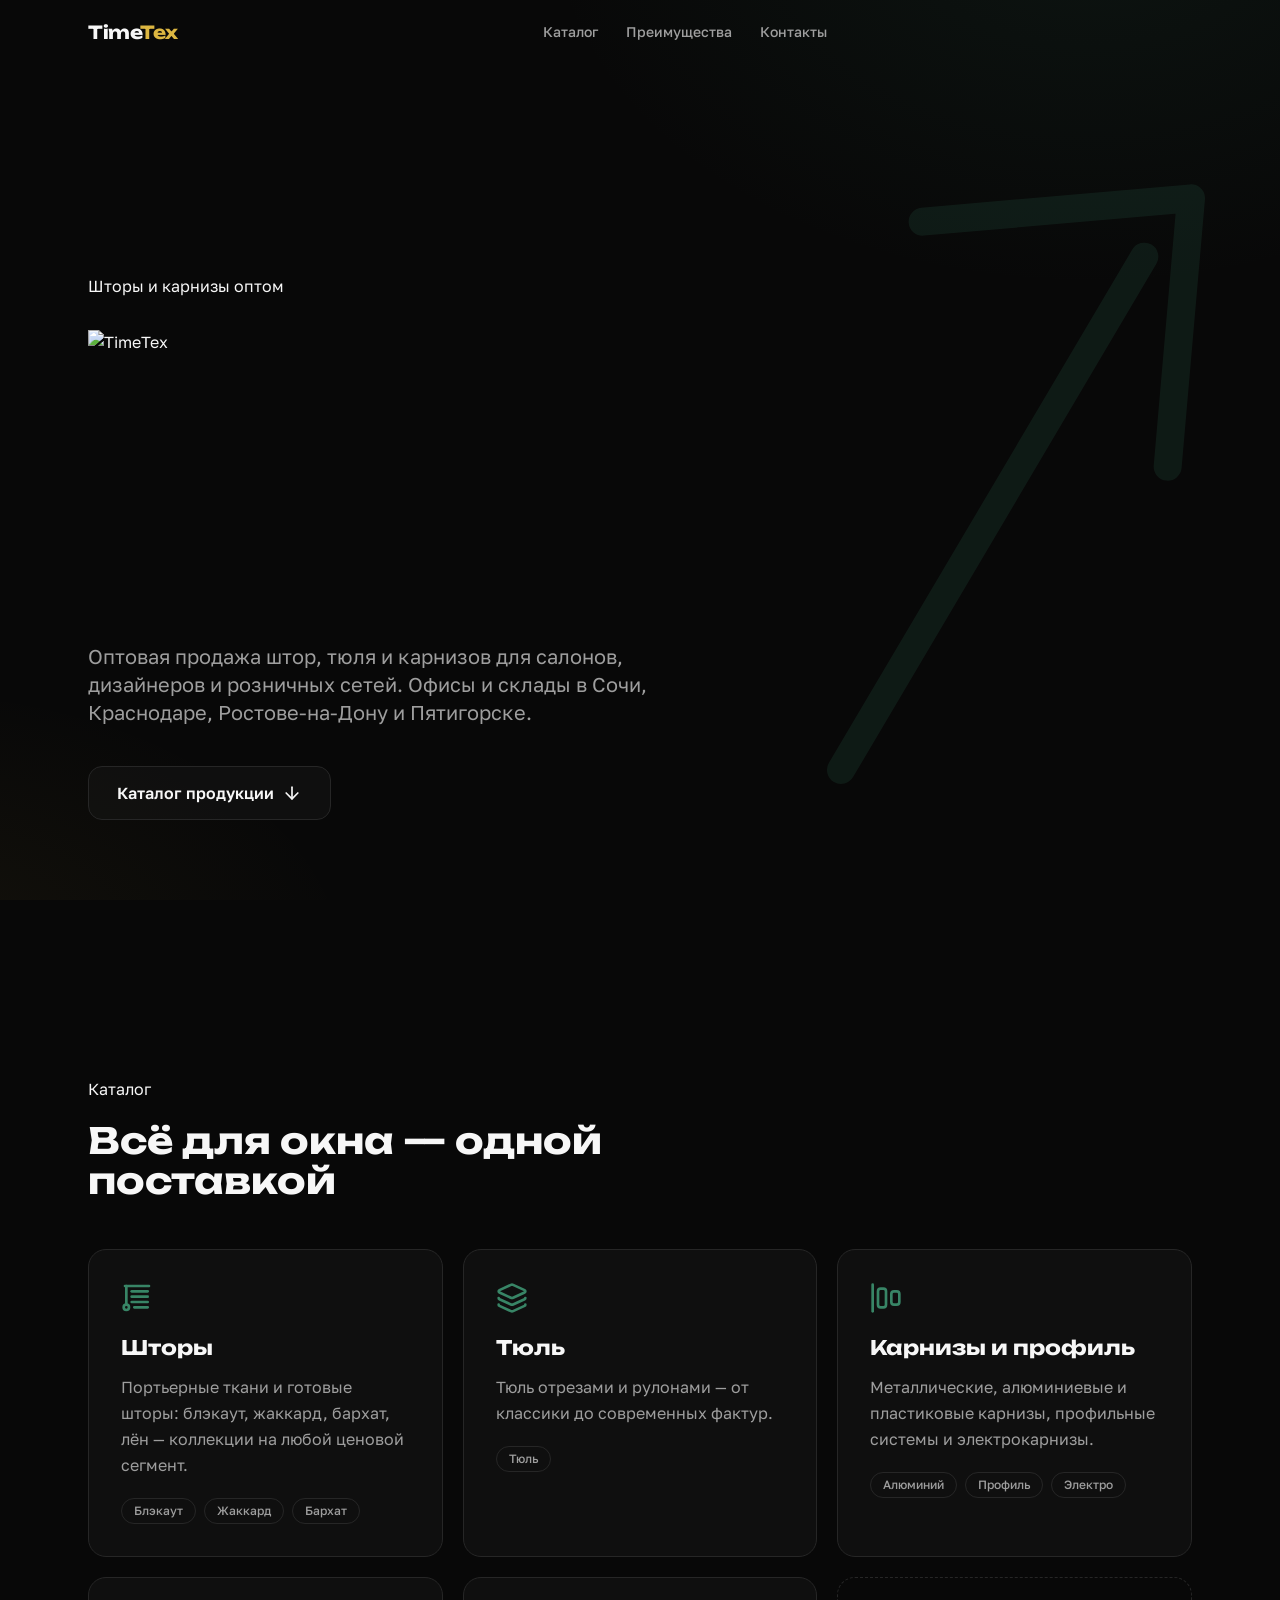
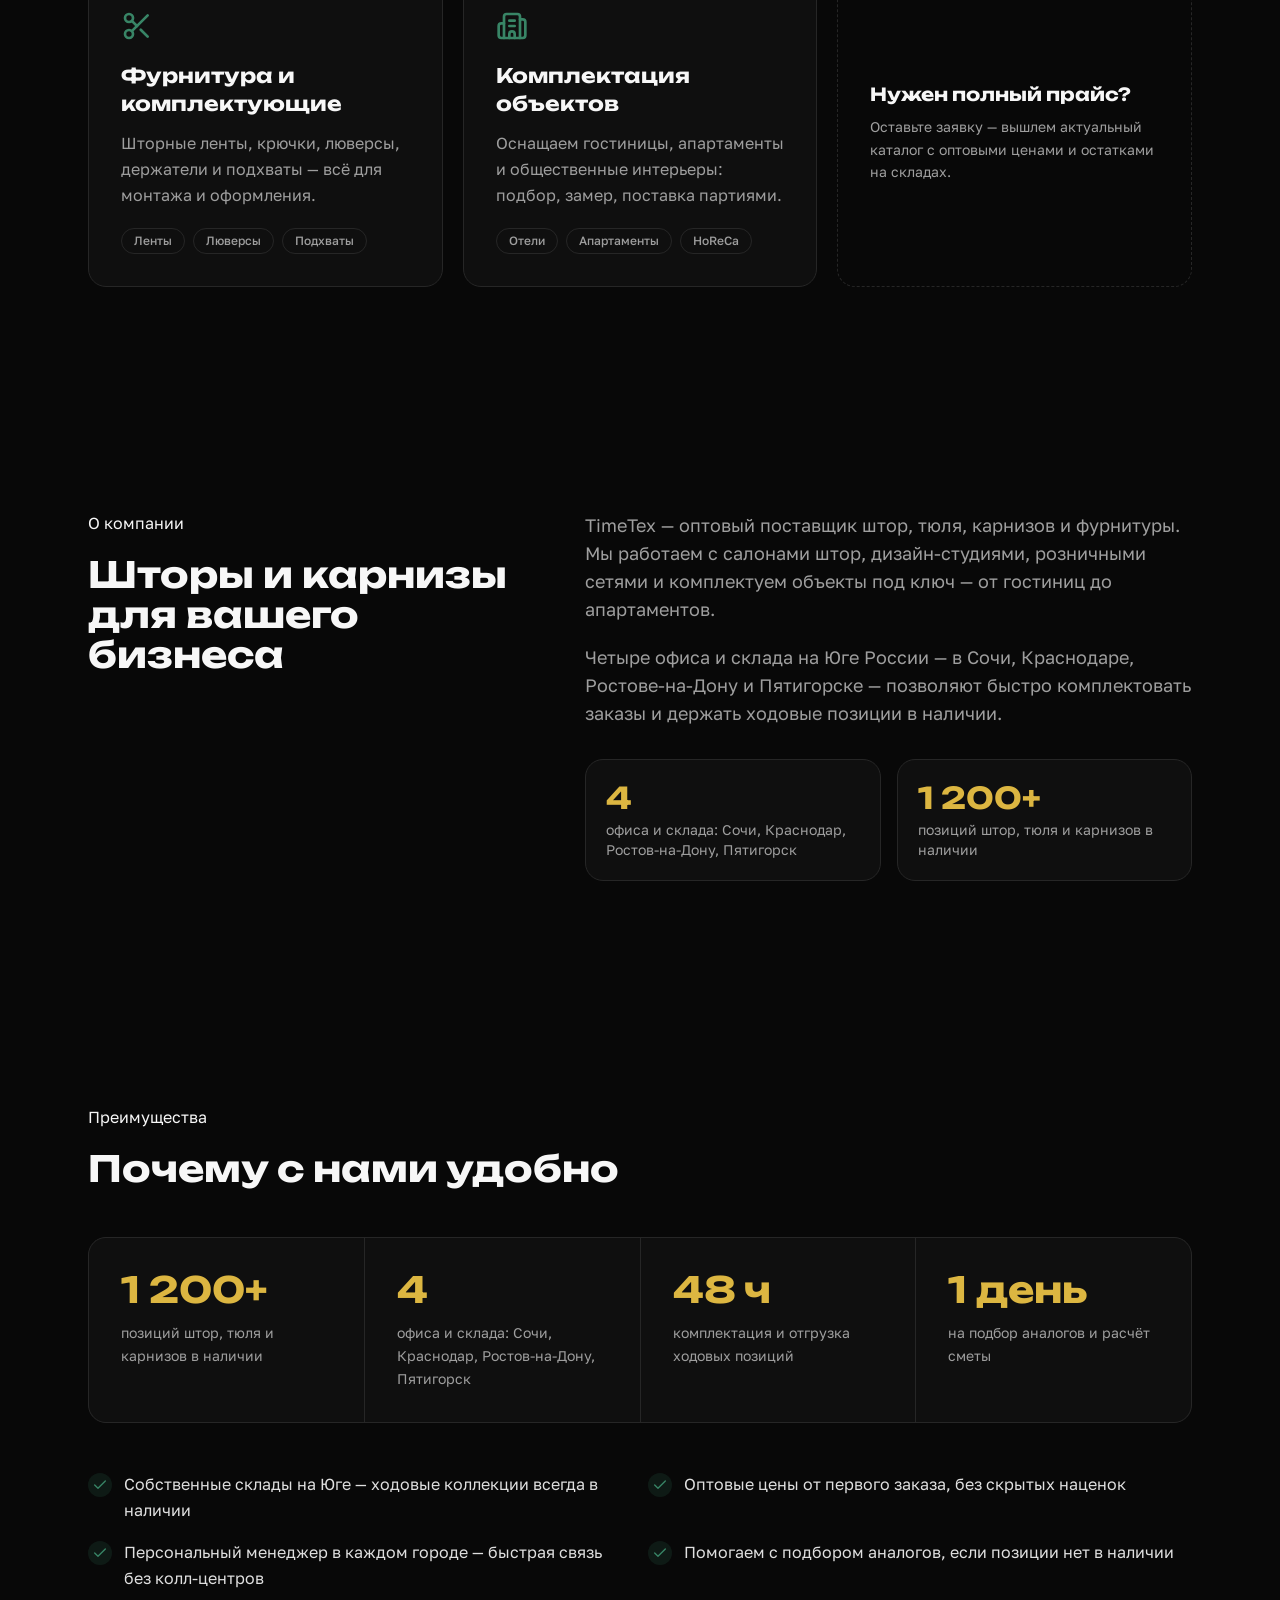
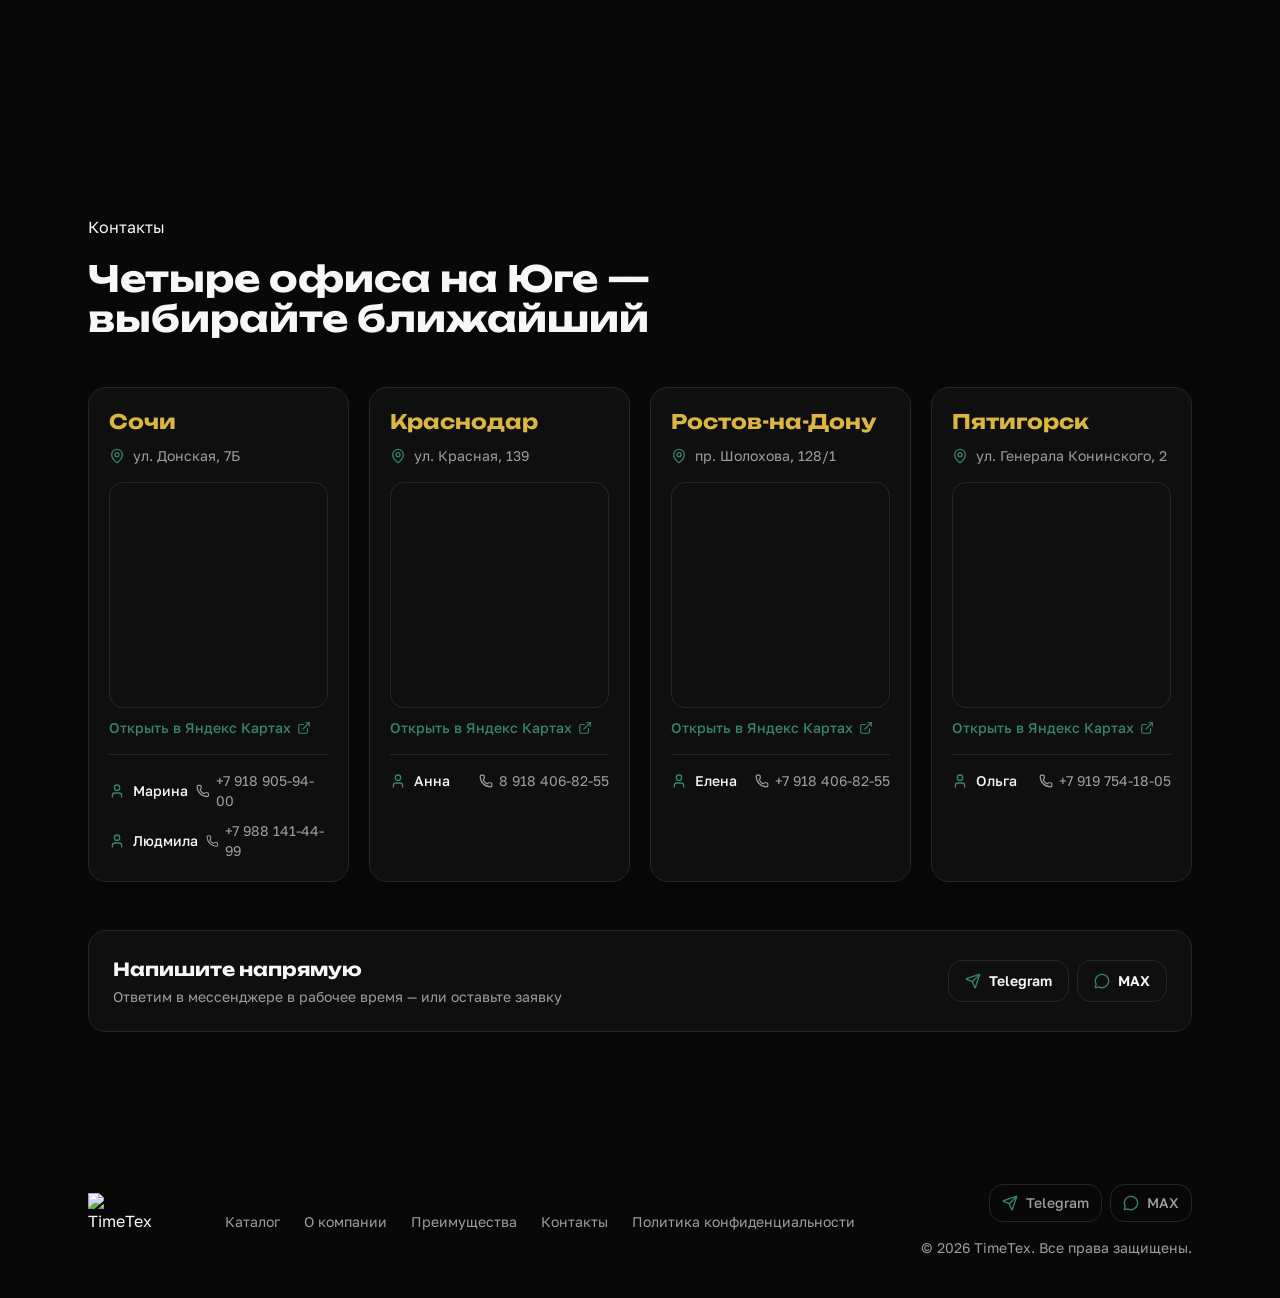
==== commit 025e9115: "Deploy TimeTex landing (anchor nav fix, SEO, messengers)" ====
--- a/index.html
+++ b/index.html
@@ -3,20 +3,125 @@
   <head>
     <meta charset="UTF-8" />
     <meta name="viewport" content="width=device-width, initial-scale=1.0" />
-    <meta name="description" content="TimeTex — оптовая продажа штор и карнизов. Офисы в Сочи, Краснодаре и Ростове-на-Дону. Шторы, тюль, карнизы и фурнитура для салонов, дизайнеров и розничных сетей." />
+    <title>TimeTex — шторы, тюль и карнизы оптом: Сочи, Краснодар, Ростов-на-Дону, Пятигорск</title>
+    <meta name="description" content="Оптовые поставки штор, тюля и карнизов для салонов, дизайнеров и розничных сетей. Офисы и склады в Сочи, Краснодаре, Ростове-на-Дону и Пятигорске. Каталог и прайс — по запросу." />
+    <link rel="canonical" href="https://timetex-opt.ru/" />
+    <meta name="robots" content="index, follow, max-image-preview:large" />
     <meta name="theme-color" content="#080808" />
-    <link rel="icon" type="image/png" href="./logo-source.png" />
-    <title>TimeTex — шторы и карнизы оптом</title>
+    <link rel="icon" type="image/png" href="./logo.png" />
+    <link rel="apple-touch-icon" href="./logo.png" />
+
+    <meta property="og:type" content="website" />
+    <meta property="og:site_name" content="TimeTex" />
+    <meta property="og:locale" content="ru_RU" />
+    <meta property="og:url" content="https://timetex-opt.ru/" />
+    <meta property="og:title" content="TimeTex — шторы, тюль и карнизы оптом: Сочи, Краснодар, Ростов-на-Дону, Пятигорск" />
+    <meta property="og:description" content="Оптовые поставки штор, тюля и карнизов для салонов, дизайнеров и розничных сетей. Офисы и склады в Сочи, Краснодаре, Ростове-на-Дону и Пятигорске. Каталог и прайс — по запросу." />
+    <meta property="og:image" content="https://timetex-opt.ru/logo.png" />
+    <meta name="twitter:card" content="summary_large_image" />
+    <meta name="twitter:title" content="TimeTex — шторы, тюль и карнизы оптом: Сочи, Краснодар, Ростов-на-Дону, Пятигорск" />
+    <meta name="twitter:description" content="Оптовые поставки штор, тюля и карнизов для салонов, дизайнеров и розничных сетей. Офисы и склады в Сочи, Краснодаре, Ростове-на-Дону и Пятигорске. Каталог и прайс — по запросу." />
+    <meta name="twitter:image" content="https://timetex-opt.ru/logo.png" />
+
     <link rel="preconnect" href="https://fonts.googleapis.com" />
     <link rel="preconnect" href="https://fonts.gstatic.com" crossorigin />
     <link
       href="https://fonts.googleapis.com/css2?family=Unbounded:wght@500;700;900&family=Golos+Text:wght@400;500;600&display=swap"
       rel="stylesheet"
     />
-    <script type="module" crossorigin src="./assets/index-B9Y1Fta5.js"></script>
-    <link rel="stylesheet" crossorigin href="./assets/index-BmQ7hm4c.css">
+
+    <style>.sr-only{position:absolute;width:1px;height:1px;padding:0;margin:-1px;overflow:hidden;clip:rect(0,0,0,0);white-space:nowrap;border:0}</style>
+    <script type="application/ld+json">{"@context": "https://schema.org", "@graph": [{"@type": "Organization", "@id": "https://timetex-opt.ru/#organization", "name": "TimeTex", "url": "https://timetex-opt.ru/", "logo": "https://timetex-opt.ru/logo.png", "description": "Оптовый поставщик штор, тюля, карнизов и фурнитуры на Юге России", "sameAs": ["https://t.me/timetexoriginal", "https://max.ru/channel_id231708502438_biz"]}, {"@type": "WebSite", "@id": "https://timetex-opt.ru/#website", "url": "https://timetex-opt.ru/", "name": "TimeTex — шторы и карнизы оптом", "inLanguage": "ru-RU", "publisher": {"@id": "https://timetex-opt.ru/#organization"}}, {"@type": "LocalBusiness", "@id": "https://timetex-opt.ru/#sochi", "name": "TimeTex — офис и склад в Сочи", "parentOrganization": {"@id": "https://timetex-opt.ru/#organization"}, "telephone": ["+7 918 905-94-00", "+7 988 141-44-99"], "address": {"@type": "PostalAddress", "streetAddress": "ул. Донская, 7Б", "addressLocality": "Сочи", "addressCountry": "RU"}, "areaServed": "Сочи"}, {"@type": "LocalBusiness", "@id": "https://timetex-opt.ru/#krasnodar", "name": "TimeTex — офис в Краснодаре", "parentOrganization": {"@id": "https://timetex-opt.ru/#organization"}, "telephone": "+7 918 406-82-55", "address": {"@type": "PostalAddress", "streetAddress": "ул. Красная, 139", "addressLocality": "Краснодар", "addressCountry": "RU"}, "areaServed": "Краснодар"}, {"@type": "LocalBusiness", "@id": "https://timetex-opt.ru/#rostov", "name": "TimeTex — офис в Ростове-на-Дону", "parentOrganization": {"@id": "https://timetex-opt.ru/#organization"}, "telephone": "+7 918 406-82-55", "address": {"@type": "PostalAddress", "streetAddress": "пр. Шолохова, 128/1", "addressLocality": "Ростов-на-Дону", "addressCountry": "RU"}, "areaServed": "Ростов-на-Дону"}, {"@type": "LocalBusiness", "@id": "https://timetex-opt.ru/#pyatigorsk", "name": "TimeTex — офис в Пятигорске", "parentOrganization": {"@id": "https://timetex-opt.ru/#organization"}, "telephone": "+7 919 754-18-05", "address": {"@type": "PostalAddress", "streetAddress": "ул. Генерала Конинского, 2", "addressLocality": "Пятигорск", "addressCountry": "RU"}, "areaServed": "Пятигорск"}]}</script>
+    <script>
+(function () {
+  var SECTIONS = ['top', 'catalog', 'about', 'advantages', 'contacts'];
+  var pending = null;
+  var KNOWN_ROUTE = ['#/', '#/privacy'];
+
+  function scrollToId(id) {
+    var el = document.getElementById(id);
+    if (!el) return false;
+    var reduce = window.matchMedia('(prefers-reduced-motion: reduce)').matches;
+    el.scrollIntoView({ behavior: reduce ? 'auto' : 'smooth', block: 'start' });
+    return true;
+  }
+
+  try {
+    var raw = location.hash.replace(/^#\/?/, '');
+    if (raw && SECTIONS.indexOf(raw) !== -1) {
+      pending = raw;
+      history.replaceState(null, '', location.pathname + location.search);
+    } else if (location.hash.indexOf('#/') === 0 && KNOWN_ROUTE.indexOf(location.hash) === -1) {
+      history.replaceState(null, '', location.pathname + location.search + '#/');
+    }
+  } catch (e) {}
+
+  syncH1();
+
+  function syncH1() {
+    var h = document.querySelector('h1.sr-only');
+    if (!h) return;
+    var onPrivacy = location.hash.indexOf('#/privacy') === 0;
+    if (onPrivacy && !h.hidden) h.hidden = true;
+    else if (!onPrivacy && h.hidden) h.hidden = false;
+  }
+
+  document.addEventListener('click', function (e) {
+    var link = e.target && e.target.closest ? e.target.closest('a[href^="#"]') : null;
+    if (!link) return;
+    var id = (link.getAttribute('href') || '').slice(1);
+    if (!id || id.charAt(0) === '/') return;
+    if (!document.getElementById(id)) return;
+    e.preventDefault();
+    scrollToId(id);
+  }, true);
+
+  window.addEventListener('hashchange', function () {
+    syncH1();
+    var h = location.hash;
+    var raw = h.replace(/^#\/?/, '');
+    if (raw && SECTIONS.indexOf(raw) !== -1) {
+      history.replaceState(null, '', location.pathname + location.search);
+      scrollToId(raw);
+      // Роутер уже мог отреагировать на #section и отрисовать пустоту:
+      // возвращаем его на главную и догоняем прокрутку.
+      setTimeout(function () {
+        var root = document.getElementById('root');
+        if (root && root.children.length === 0) {
+          location.replace(location.pathname + location.search + '#/');
+          setTimeout(function () { scrollToId(raw); }, 500);
+        }
+      }, 250);
+      return;
+    }
+    if (h.indexOf('#/') === 0 && KNOWN_ROUTE.indexOf(h) === -1) {
+      location.replace(location.pathname + location.search + '#/');
+      return;
+    }
+    if (h === '#/privacy') window.scrollTo(0, 0);
+  });
+
+  function applyPending() {
+    if (!pending) return;
+    if (scrollToId(pending)) { pending = null; return; }
+    requestAnimationFrame(applyPending);
+  }
+
+  function start() {
+    if (!pending) return;
+    if (scrollToId(pending)) { pending = null; return; }
+    setTimeout(applyPending, 50);
+  }
+
+  if (document.readyState === 'complete') start();
+  else window.addEventListener('load', start);
+})();
+</script>
+    <script type="module" crossorigin src="./assets/index-790a4a6f.js"></script>
+    <link rel="stylesheet" crossorigin href="./assets/index-BmQ7hm4c.css" />
   </head>
   <body>
-    <div id="root"></div>
+    <h1 class="sr-only">TimeTex — шторы, тюль и карнизы оптом в Сочи, Краснодаре, Ростове-на-Дону и Пятигорске</h1>
+    <div id="root"><div class="min-h-dvh"><header class="sticky top-0 z-40 border-b transition-colors duration-200 border-transparent bg-transparent"><div class="mx-auto flex h-16 max-w-6xl items-center justify-between gap-4 px-4 md:px-6"><a href="#top" class="font-display text-lg font-bold tracking-tight text-foreground" aria-label="TimeTex — на главную">Time<span class="text-primary">Tex</span></a><nav class="hidden items-center gap-1 md:flex" aria-label="Основная навигация"><a href="#catalog" class="rounded-md px-3 py-2 text-sm font-medium text-muted-foreground transition-colors hover:bg-secondary hover:text-foreground">Каталог</a><a href="#advantages" class="rounded-md px-3 py-2 text-sm font-medium text-muted-foreground transition-colors hover:bg-secondary hover:text-foreground">Преимущества</a><a href="#contacts" class="rounded-md px-3 py-2 text-sm font-medium text-muted-foreground transition-colors hover:bg-secondary hover:text-foreground">Контакты</a></nav><div class="flex items-center gap-2"><button type="button" class="inline-flex h-11 w-11 cursor-pointer items-center justify-center rounded-lg text-foreground transition-colors hover:bg-secondary md:hidden" aria-label="Открыть меню" aria-expanded="false"><svg xmlns="http://www.w3.org/2000/svg" width="24" height="24" viewBox="0 0 24 24" fill="none" stroke="currentColor" stroke-width="2" stroke-linecap="round" stroke-linejoin="round" class="lucide lucide-menu h-6 w-6" aria-hidden="true"><path d="M4 5h16"></path><path d="M4 12h16"></path><path d="M4 19h16"></path></svg></button></div></div></header><main><section id="top" class="relative overflow-hidden"><svg viewBox="0 0 48 64" fill="none" aria-hidden="true" class="pointer-events-none absolute -right-10 top-24 w-[420px] max-w-[60vw] text-mint opacity-[0.14] md:-right-4 md:top-10 md:w-[560px]"><path d="M9 57 L35 13" stroke="currentColor" stroke-width="2.4" stroke-linecap="round"></path><path d="M16 10 L39 8 L37 31" stroke="currentColor" stroke-width="2.4" stroke-linecap="round" stroke-linejoin="round"></path></svg><div class="relative mx-auto flex min-h-dvh max-w-6xl flex-col justify-center px-4 pb-16 pt-28 md:px-6 md:pt-32"><p class="section-mark reveal is-visible">Шторы и карнизы оптом</p><div class="reveal mt-8 is-visible"><img alt="TimeTex" width="297" height="234" class="select-none object-contain mix-blend-screen h-[clamp(150px,24vw,280px)] w-auto " draggable="false" src="./logo.png"></div><p class="reveal mt-8 max-w-xl text-lg leading-relaxed text-muted-foreground md:text-xl is-visible">Оптовая продажа штор, тюля и карнизов для салонов, дизайнеров и розничных сетей. Офисы и склады в Сочи, Краснодаре, Ростове-на-Дону и Пятигорске.</p><div class="reveal mt-10 flex flex-col gap-3 sm:flex-row sm:items-center is-visible"><a href="#catalog" class="inline-flex items-center justify-center gap-2 rounded-lg border border-border bg-secondary/40 px-7 py-3.5 text-base font-semibold text-foreground transition-all duration-200 hover:border-mint/60 hover:bg-secondary focus-visible:outline-none focus-visible:ring-2 focus-visible:ring-ring">Каталог продукции<svg xmlns="http://www.w3.org/2000/svg" width="24" height="24" viewBox="0 0 24 24" fill="none" stroke="currentColor" stroke-width="2" stroke-linecap="round" stroke-linejoin="round" class="lucide lucide-arrow-down h-5 w-5" aria-hidden="true"><path d="M12 5v14"></path><path d="m19 12-7 7-7-7"></path></svg></a></div></div></section><section id="catalog" class="scroll-mt-16 py-20 md:py-28"><div class="mx-auto max-w-6xl px-4 md:px-6"><div class="reveal max-w-2xl"><p class="section-mark">Каталог</p><h2 class="mt-5 font-display text-3xl font-bold leading-tight md:text-4xl">Всё для окна — одной поставкой</h2></div><div class="mt-12 grid gap-5 sm:grid-cols-2 lg:grid-cols-3"><article class="reveal group relative overflow-hidden rounded-xl border border-border bg-card p-6 transition-all duration-300 hover:-translate-y-1 hover:border-mint/50 md:p-8"><svg xmlns="http://www.w3.org/2000/svg" width="24" height="24" viewBox="0 0 24 24" fill="none" stroke="currentColor" stroke-width="2" stroke-linecap="round" stroke-linejoin="round" class="lucide lucide-blinds h-8 w-8 text-mint transition-colors duration-300 group-hover:text-gold" aria-hidden="true"><path d="M3 3h18"></path><path d="M20 7H8"></path><path d="M20 11H8"></path><path d="M10 19h10"></path><path d="M8 15h12"></path><path d="M4 3v14"></path><circle cx="4" cy="19" r="2"></circle></svg><h3 class="mt-5 font-display text-xl font-bold">Шторы</h3><p class="mt-3 leading-relaxed text-muted-foreground">Портьерные ткани и готовые шторы: блэкаут, жаккард, бархат, лён — коллекции на любой ценовой сегмент.</p><ul class="mt-5 flex flex-wrap gap-2"><li class="rounded-full border border-border px-3 py-1 text-xs font-medium text-muted-foreground">Блэкаут</li><li class="rounded-full border border-border px-3 py-1 text-xs font-medium text-muted-foreground">Жаккард</li><li class="rounded-full border border-border px-3 py-1 text-xs font-medium text-muted-foreground">Бархат</li></ul><svg xmlns="http://www.w3.org/2000/svg" width="24" height="24" viewBox="0 0 24 24" fill="none" stroke="currentColor" stroke-width="2" stroke-linecap="round" stroke-linejoin="round" class="lucide lucide-arrow-up-right absolute right-6 top-6 h-5 w-5 text-muted-foreground opacity-0 transition-all duration-300 group-hover:text-gold group-hover:opacity-100" aria-hidden="true"><path d="M7 7h10v10"></path><path d="M7 17 17 7"></path></svg></article><article class="reveal group relative overflow-hidden rounded-xl border border-border bg-card p-6 transition-all duration-300 hover:-translate-y-1 hover:border-mint/50 md:p-8"><svg xmlns="http://www.w3.org/2000/svg" width="24" height="24" viewBox="0 0 24 24" fill="none" stroke="currentColor" stroke-width="2" stroke-linecap="round" stroke-linejoin="round" class="lucide lucide-layers h-8 w-8 text-mint transition-colors duration-300 group-hover:text-gold" aria-hidden="true"><path d="M12.83 2.18a2 2 0 0 0-1.66 0L2.6 6.08a1 1 0 0 0 0 1.83l8.58 3.91a2 2 0 0 0 1.66 0l8.58-3.9a1 1 0 0 0 0-1.83z"></path><path d="M2 12a1 1 0 0 0 .58.91l8.6 3.91a2 2 0 0 0 1.65 0l8.58-3.9A1 1 0 0 0 22 12"></path><path d="M2 17a1 1 0 0 0 .58.91l8.6 3.91a2 2 0 0 0 1.65 0l8.58-3.9A1 1 0 0 0 22 17"></path></svg><h3 class="mt-5 font-display text-xl font-bold">Тюль</h3><p class="mt-3 leading-relaxed text-muted-foreground">Тюль отрезами и рулонами — от классики до современных фактур.</p><ul class="mt-5 flex flex-wrap gap-2"><li class="rounded-full border border-border px-3 py-1 text-xs font-medium text-muted-foreground">Тюль</li></ul><svg xmlns="http://www.w3.org/2000/svg" width="24" height="24" viewBox="0 0 24 24" fill="none" stroke="currentColor" stroke-width="2" stroke-linecap="round" stroke-linejoin="round" class="lucide lucide-arrow-up-right absolute right-6 top-6 h-5 w-5 text-muted-foreground opacity-0 transition-all duration-300 group-hover:text-gold group-hover:opacity-100" aria-hidden="true"><path d="M7 7h10v10"></path><path d="M7 17 17 7"></path></svg></article><article class="reveal group relative overflow-hidden rounded-xl border border-border bg-card p-6 transition-all duration-300 hover:-translate-y-1 hover:border-mint/50 md:p-8"><svg xmlns="http://www.w3.org/2000/svg" width="24" height="24" viewBox="0 0 24 24" fill="none" stroke="currentColor" stroke-width="2" stroke-linecap="round" stroke-linejoin="round" class="lucide lucide-align-horizontal-justify-start h-8 w-8 text-mint transition-colors duration-300 group-hover:text-gold" aria-hidden="true"><rect width="6" height="14" x="6" y="5" rx="2"></rect><rect width="6" height="10" x="16" y="7" rx="2"></rect><path d="M2 2v20"></path></svg><h3 class="mt-5 font-display text-xl font-bold">Карнизы и профиль</h3><p class="mt-3 leading-relaxed text-muted-foreground">Металлические, алюминиевые и пластиковые карнизы, профильные системы и электрокарнизы.</p><ul class="mt-5 flex flex-wrap gap-2"><li class="rounded-full border border-border px-3 py-1 text-xs font-medium text-muted-foreground">Алюминий</li><li class="rounded-full border border-border px-3 py-1 text-xs font-medium text-muted-foreground">Профиль</li><li class="rounded-full border border-border px-3 py-1 text-xs font-medium text-muted-foreground">Электро</li></ul><svg xmlns="http://www.w3.org/2000/svg" width="24" height="24" viewBox="0 0 24 24" fill="none" stroke="currentColor" stroke-width="2" stroke-linecap="round" stroke-linejoin="round" class="lucide lucide-arrow-up-right absolute right-6 top-6 h-5 w-5 text-muted-foreground opacity-0 transition-all duration-300 group-hover:text-gold group-hover:opacity-100" aria-hidden="true"><path d="M7 7h10v10"></path><path d="M7 17 17 7"></path></svg></article><article class="reveal group relative overflow-hidden rounded-xl border border-border bg-card p-6 transition-all duration-300 hover:-translate-y-1 hover:border-mint/50 md:p-8"><svg xmlns="http://www.w3.org/2000/svg" width="24" height="24" viewBox="0 0 24 24" fill="none" stroke="currentColor" stroke-width="2" stroke-linecap="round" stroke-linejoin="round" class="lucide lucide-scissors h-8 w-8 text-mint transition-colors duration-300 group-hover:text-gold" aria-hidden="true"><circle cx="6" cy="6" r="3"></circle><path d="M8.12 8.12 12 12"></path><path d="M20 4 8.12 15.88"></path><circle cx="6" cy="18" r="3"></circle><path d="M14.8 14.8 20 20"></path></svg><h3 class="mt-5 font-display text-xl font-bold">Фурнитура и комплектующие</h3><p class="mt-3 leading-relaxed text-muted-foreground">Шторные ленты, крючки, люверсы, держатели и подхваты — всё для монтажа и оформления.</p><ul class="mt-5 flex flex-wrap gap-2"><li class="rounded-full border border-border px-3 py-1 text-xs font-medium text-muted-foreground">Ленты</li><li class="rounded-full border border-border px-3 py-1 text-xs font-medium text-muted-foreground">Люверсы</li><li class="rounded-full border border-border px-3 py-1 text-xs font-medium text-muted-foreground">Подхваты</li></ul><svg xmlns="http://www.w3.org/2000/svg" width="24" height="24" viewBox="0 0 24 24" fill="none" stroke="currentColor" stroke-width="2" stroke-linecap="round" stroke-linejoin="round" class="lucide lucide-arrow-up-right absolute right-6 top-6 h-5 w-5 text-muted-foreground opacity-0 transition-all duration-300 group-hover:text-gold group-hover:opacity-100" aria-hidden="true"><path d="M7 7h10v10"></path><path d="M7 17 17 7"></path></svg></article><article class="reveal group relative overflow-hidden rounded-xl border border-border bg-card p-6 transition-all duration-300 hover:-translate-y-1 hover:border-mint/50 md:p-8"><svg xmlns="http://www.w3.org/2000/svg" width="24" height="24" viewBox="0 0 24 24" fill="none" stroke="currentColor" stroke-width="2" stroke-linecap="round" stroke-linejoin="round" class="lucide lucide-building2 lucide-building-2 h-8 w-8 text-mint transition-colors duration-300 group-hover:text-gold" aria-hidden="true"><path d="M10 12h4"></path><path d="M10 8h4"></path><path d="M14 21v-3a2 2 0 0 0-4 0v3"></path><path d="M6 10H4a2 2 0 0 0-2 2v7a2 2 0 0 0 2 2h16a2 2 0 0 0 2-2V9a2 2 0 0 0-2-2h-2"></path><path d="M6 21V5a2 2 0 0 1 2-2h8a2 2 0 0 1 2 2v16"></path></svg><h3 class="mt-5 font-display text-xl font-bold">Комплектация объектов</h3><p class="mt-3 leading-relaxed text-muted-foreground">Оснащаем гостиницы, апартаменты и общественные интерьеры: подбор, замер, поставка партиями.</p><ul class="mt-5 flex flex-wrap gap-2"><li class="rounded-full border border-border px-3 py-1 text-xs font-medium text-muted-foreground">Отели</li><li class="rounded-full border border-border px-3 py-1 text-xs font-medium text-muted-foreground">Апартаменты</li><li class="rounded-full border border-border px-3 py-1 text-xs font-medium text-muted-foreground">HoReCa</li></ul><svg xmlns="http://www.w3.org/2000/svg" width="24" height="24" viewBox="0 0 24 24" fill="none" stroke="currentColor" stroke-width="2" stroke-linecap="round" stroke-linejoin="round" class="lucide lucide-arrow-up-right absolute right-6 top-6 h-5 w-5 text-muted-foreground opacity-0 transition-all duration-300 group-hover:text-gold group-hover:opacity-100" aria-hidden="true"><path d="M7 7h10v10"></path><path d="M7 17 17 7"></path></svg></article><div class="reveal flex flex-col justify-center rounded-xl border border-dashed border-border p-6 md:p-8"><p class="font-display text-lg font-bold">Нужен полный прайс?</p><p class="mt-2 text-sm leading-relaxed text-muted-foreground">Оставьте заявку — вышлем актуальный каталог с оптовыми ценами и остатками на складах.</p></div></div></div></section><section id="about" class="scroll-mt-16 py-20 md:py-28"><div class="mx-auto grid max-w-6xl gap-10 px-4 md:grid-cols-[1fr_1.4fr] md:gap-16 md:px-6"><div class="reveal"><p class="section-mark">О компании</p><h2 class="mt-5 font-display text-3xl font-bold leading-tight md:text-4xl">Шторы и карнизы для вашего бизнеса</h2></div><div class="reveal space-y-5 text-base leading-relaxed text-muted-foreground md:text-lg"><p>TimeTex — оптовый поставщик штор, тюля, карнизов и фурнитуры. Мы работаем с салонами штор, дизайн-студиями, розничными сетями и комплектуем объекты под ключ — от гостиниц до апартаментов.</p><p>Четыре офиса и склада на Юге России — в Сочи, Краснодаре, Ростове-на-Дону и Пятигорске — позволяют быстро комплектовать заказы и держать ходовые позиции в наличии.</p><div class="grid gap-4 pt-3 sm:grid-cols-2"><div class="rounded-xl border border-border bg-card p-5"><p class="font-display text-3xl font-bold text-gold">4</p><p class="mt-1 text-sm text-muted-foreground">офиса и склада: Сочи, Краснодар, Ростов-на-Дону, Пятигорск</p></div><div class="rounded-xl border border-border bg-card p-5"><p class="font-display text-3xl font-bold text-gold">1 200+</p><p class="mt-1 text-sm text-muted-foreground">позиций штор, тюля и карнизов в наличии</p></div></div></div></div></section><section id="advantages" class="scroll-mt-16 py-20 md:py-28"><div class="mx-auto max-w-6xl px-4 md:px-6"><div class="reveal max-w-2xl"><p class="section-mark">Преимущества</p><h2 class="mt-5 font-display text-3xl font-bold leading-tight md:text-4xl">Почему с нами удобно</h2></div><div class="mt-12 grid gap-px overflow-hidden rounded-xl border border-border bg-border sm:grid-cols-2 lg:grid-cols-4"><div class="reveal bg-card p-6 md:p-8"><p class="font-display text-3xl font-bold text-gold md:text-4xl">1 200+</p><p class="mt-3 text-sm leading-relaxed text-muted-foreground">позиций штор, тюля и карнизов в наличии</p></div><div class="reveal bg-card p-6 md:p-8"><p class="font-display text-3xl font-bold text-gold md:text-4xl">4</p><p class="mt-3 text-sm leading-relaxed text-muted-foreground">офиса и склада: Сочи, Краснодар, Ростов-на-Дону, Пятигорск</p></div><div class="reveal bg-card p-6 md:p-8"><p class="font-display text-3xl font-bold text-gold md:text-4xl">48 ч</p><p class="mt-3 text-sm leading-relaxed text-muted-foreground">комплектация и отгрузка ходовых позиций</p></div><div class="reveal bg-card p-6 md:p-8"><p class="font-display text-3xl font-bold text-gold md:text-4xl">1 день</p><p class="mt-3 text-sm leading-relaxed text-muted-foreground">на подбор аналогов и расчёт сметы</p></div></div><ul class="mt-12 grid gap-4 md:grid-cols-2"><li class="reveal flex items-start gap-3"><span class="mt-0.5 flex h-6 w-6 shrink-0 items-center justify-center rounded-full bg-mint/15"><svg xmlns="http://www.w3.org/2000/svg" width="24" height="24" viewBox="0 0 24 24" fill="none" stroke="currentColor" stroke-width="2" stroke-linecap="round" stroke-linejoin="round" class="lucide lucide-check h-4 w-4 text-mint" aria-hidden="true"><path d="M20 6 9 17l-5-5"></path></svg></span><span class="leading-relaxed text-foreground/90">Собственные склады на Юге — ходовые коллекции всегда в наличии</span></li><li class="reveal flex items-start gap-3"><span class="mt-0.5 flex h-6 w-6 shrink-0 items-center justify-center rounded-full bg-mint/15"><svg xmlns="http://www.w3.org/2000/svg" width="24" height="24" viewBox="0 0 24 24" fill="none" stroke="currentColor" stroke-width="2" stroke-linecap="round" stroke-linejoin="round" class="lucide lucide-check h-4 w-4 text-mint" aria-hidden="true"><path d="M20 6 9 17l-5-5"></path></svg></span><span class="leading-relaxed text-foreground/90">Оптовые цены от первого заказа, без скрытых наценок</span></li><li class="reveal flex items-start gap-3"><span class="mt-0.5 flex h-6 w-6 shrink-0 items-center justify-center rounded-full bg-mint/15"><svg xmlns="http://www.w3.org/2000/svg" width="24" height="24" viewBox="0 0 24 24" fill="none" stroke="currentColor" stroke-width="2" stroke-linecap="round" stroke-linejoin="round" class="lucide lucide-check h-4 w-4 text-mint" aria-hidden="true"><path d="M20 6 9 17l-5-5"></path></svg></span><span class="leading-relaxed text-foreground/90">Персональный менеджер в каждом городе — быстрая связь без колл-центров</span></li><li class="reveal flex items-start gap-3"><span class="mt-0.5 flex h-6 w-6 shrink-0 items-center justify-center rounded-full bg-mint/15"><svg xmlns="http://www.w3.org/2000/svg" width="24" height="24" viewBox="0 0 24 24" fill="none" stroke="currentColor" stroke-width="2" stroke-linecap="round" stroke-linejoin="round" class="lucide lucide-check h-4 w-4 text-mint" aria-hidden="true"><path d="M20 6 9 17l-5-5"></path></svg></span><span class="leading-relaxed text-foreground/90">Помогаем с подбором аналогов, если позиции нет в наличии</span></li></ul></div></section><section id="contacts" class="scroll-mt-16 py-20 md:py-28"><div class="mx-auto max-w-6xl px-4 md:px-6"><div class="reveal max-w-2xl"><p class="section-mark">Контакты</p><h2 class="mt-5 font-display text-3xl font-bold leading-tight md:text-4xl">Четыре офиса на Юге — выбирайте ближайший</h2></div><div id="offices" class="mt-12 grid scroll-mt-24 gap-5 sm:grid-cols-2 lg:grid-cols-4"><article class="reveal flex flex-col rounded-xl border border-border bg-card p-5 transition-colors duration-300 hover:border-mint/50"><h3 class="font-display text-xl font-bold text-gold">Сочи</h3><p class="mt-2.5 flex items-start gap-2 text-sm text-muted-foreground"><svg xmlns="http://www.w3.org/2000/svg" width="24" height="24" viewBox="0 0 24 24" fill="none" stroke="currentColor" stroke-width="2" stroke-linecap="round" stroke-linejoin="round" class="lucide lucide-map-pin mt-0.5 h-4 w-4 shrink-0 text-mint" aria-hidden="true"><path d="M20 10c0 4.993-5.539 10.193-7.399 11.799a1 1 0 0 1-1.202 0C9.539 20.193 4 14.993 4 10a8 8 0 0 1 16 0"></path><circle cx="12" cy="10" r="3"></circle></svg><span>ул. Донская, 7Б</span></p><div class="relative mt-4 overflow-hidden rounded-lg border border-border"><iframe src="https://yandex.ru/map-widget/v1/?mode=search&amp;text=%D0%A1%D0%BE%D1%87%D0%B8%2C%20%D1%83%D0%BB%D0%B8%D1%86%D0%B0%20%D0%94%D0%BE%D0%BD%D1%81%D0%BA%D0%B0%D1%8F%2C%207%D0%91&amp;z=16" title="TimeTex, Сочи — ул. Донская, 7Б на Яндекс Картах" loading="lazy" class="h-56 w-full" allowfullscreen=""></iframe></div><a href="https://yandex.ru/maps/?text=%D0%A1%D0%BE%D1%87%D0%B8%2C%20%D1%83%D0%BB%D0%B8%D1%86%D0%B0%20%D0%94%D0%BE%D0%BD%D1%81%D0%BA%D0%B0%D1%8F%2C%207%D0%91" target="_blank" rel="noopener noreferrer" class="mt-2.5 inline-flex items-center gap-1.5 text-sm font-medium text-mint transition-colors hover:text-gold focus-visible:outline-none focus-visible:ring-2 focus-visible:ring-ring">Открыть в Яндекс Картах<svg xmlns="http://www.w3.org/2000/svg" width="24" height="24" viewBox="0 0 24 24" fill="none" stroke="currentColor" stroke-width="2" stroke-linecap="round" stroke-linejoin="round" class="lucide lucide-external-link h-3.5 w-3.5" aria-hidden="true"><path d="M15 3h6v6"></path><path d="M10 14 21 3"></path><path d="M18 13v6a2 2 0 0 1-2 2H5a2 2 0 0 1-2-2V8a2 2 0 0 1 2-2h6"></path></svg></a><ul class="mt-4 space-y-2.5 border-t border-border pt-4"><li class="flex items-center gap-2 text-sm"><svg xmlns="http://www.w3.org/2000/svg" width="24" height="24" viewBox="0 0 24 24" fill="none" stroke="currentColor" stroke-width="2" stroke-linecap="round" stroke-linejoin="round" class="lucide lucide-user h-4 w-4 shrink-0 text-mint" aria-hidden="true"><path d="M19 21v-2a4 4 0 0 0-4-4H9a4 4 0 0 0-4 4v2"></path><circle cx="12" cy="7" r="4"></circle></svg><span class="font-medium">Марина</span><a href="tel:+79189059400" class="ml-auto inline-flex items-center gap-1.5 text-muted-foreground transition-colors hover:text-gold focus-visible:outline-none focus-visible:ring-2 focus-visible:ring-ring"><svg xmlns="http://www.w3.org/2000/svg" width="24" height="24" viewBox="0 0 24 24" fill="none" stroke="currentColor" stroke-width="2" stroke-linecap="round" stroke-linejoin="round" class="lucide lucide-phone h-3.5 w-3.5" aria-hidden="true"><path d="M13.832 16.568a1 1 0 0 0 1.213-.303l.355-.465A2 2 0 0 1 17 15h3a2 2 0 0 1 2 2v3a2 2 0 0 1-2 2A18 18 0 0 1 2 4a2 2 0 0 1 2-2h3a2 2 0 0 1 2 2v3a2 2 0 0 1-.8 1.6l-.468.351a1 1 0 0 0-.292 1.233 14 14 0 0 0 6.392 6.384"></path></svg>+7 918 905-94-00</a></li><li class="flex items-center gap-2 text-sm"><svg xmlns="http://www.w3.org/2000/svg" width="24" height="24" viewBox="0 0 24 24" fill="none" stroke="currentColor" stroke-width="2" stroke-linecap="round" stroke-linejoin="round" class="lucide lucide-user h-4 w-4 shrink-0 text-mint" aria-hidden="true"><path d="M19 21v-2a4 4 0 0 0-4-4H9a4 4 0 0 0-4 4v2"></path><circle cx="12" cy="7" r="4"></circle></svg><span class="font-medium">Людмила</span><a href="tel:+79881414499" class="ml-auto inline-flex items-center gap-1.5 text-muted-foreground transition-colors hover:text-gold focus-visible:outline-none focus-visible:ring-2 focus-visible:ring-ring"><svg xmlns="http://www.w3.org/2000/svg" width="24" height="24" viewBox="0 0 24 24" fill="none" stroke="currentColor" stroke-width="2" stroke-linecap="round" stroke-linejoin="round" class="lucide lucide-phone h-3.5 w-3.5" aria-hidden="true"><path d="M13.832 16.568a1 1 0 0 0 1.213-.303l.355-.465A2 2 0 0 1 17 15h3a2 2 0 0 1 2 2v3a2 2 0 0 1-2 2A18 18 0 0 1 2 4a2 2 0 0 1 2-2h3a2 2 0 0 1 2 2v3a2 2 0 0 1-.8 1.6l-.468.351a1 1 0 0 0-.292 1.233 14 14 0 0 0 6.392 6.384"></path></svg>+7 988 141-44-99</a></li></ul></article><article class="reveal flex flex-col rounded-xl border border-border bg-card p-5 transition-colors duration-300 hover:border-mint/50"><h3 class="font-display text-xl font-bold text-gold">Краснодар</h3><p class="mt-2.5 flex items-start gap-2 text-sm text-muted-foreground"><svg xmlns="http://www.w3.org/2000/svg" width="24" height="24" viewBox="0 0 24 24" fill="none" stroke="currentColor" stroke-width="2" stroke-linecap="round" stroke-linejoin="round" class="lucide lucide-map-pin mt-0.5 h-4 w-4 shrink-0 text-mint" aria-hidden="true"><path d="M20 10c0 4.993-5.539 10.193-7.399 11.799a1 1 0 0 1-1.202 0C9.539 20.193 4 14.993 4 10a8 8 0 0 1 16 0"></path><circle cx="12" cy="10" r="3"></circle></svg><span>ул. Красная, 139</span></p><div class="relative mt-4 overflow-hidden rounded-lg border border-border"><iframe src="https://yandex.ru/map-widget/v1/?mode=search&amp;text=%D0%9A%D1%80%D0%B0%D1%81%D0%BD%D0%BE%D0%B4%D0%B0%D1%80%2C%20%D1%83%D0%BB%D0%B8%D1%86%D0%B0%20%D0%9A%D1%80%D0%B0%D1%81%D0%BD%D0%B0%D1%8F%2C%20139&amp;z=16" title="TimeTex, Краснодар — ул. Красная, 139 на Яндекс Картах" loading="lazy" class="h-56 w-full" allowfullscreen=""></iframe></div><a href="https://yandex.ru/maps/?text=%D0%9A%D1%80%D0%B0%D1%81%D0%BD%D0%BE%D0%B4%D0%B0%D1%80%2C%20%D1%83%D0%BB%D0%B8%D1%86%D0%B0%20%D0%9A%D1%80%D0%B0%D1%81%D0%BD%D0%B0%D1%8F%2C%20139" target="_blank" rel="noopener noreferrer" class="mt-2.5 inline-flex items-center gap-1.5 text-sm font-medium text-mint transition-colors hover:text-gold focus-visible:outline-none focus-visible:ring-2 focus-visible:ring-ring">Открыть в Яндекс Картах<svg xmlns="http://www.w3.org/2000/svg" width="24" height="24" viewBox="0 0 24 24" fill="none" stroke="currentColor" stroke-width="2" stroke-linecap="round" stroke-linejoin="round" class="lucide lucide-external-link h-3.5 w-3.5" aria-hidden="true"><path d="M15 3h6v6"></path><path d="M10 14 21 3"></path><path d="M18 13v6a2 2 0 0 1-2 2H5a2 2 0 0 1-2-2V8a2 2 0 0 1 2-2h6"></path></svg></a><ul class="mt-4 space-y-2.5 border-t border-border pt-4"><li class="flex items-center gap-2 text-sm"><svg xmlns="http://www.w3.org/2000/svg" width="24" height="24" viewBox="0 0 24 24" fill="none" stroke="currentColor" stroke-width="2" stroke-linecap="round" stroke-linejoin="round" class="lucide lucide-user h-4 w-4 shrink-0 text-mint" aria-hidden="true"><path d="M19 21v-2a4 4 0 0 0-4-4H9a4 4 0 0 0-4 4v2"></path><circle cx="12" cy="7" r="4"></circle></svg><span class="font-medium">Анна</span><a href="tel:+79184068255" class="ml-auto inline-flex items-center gap-1.5 text-muted-foreground transition-colors hover:text-gold focus-visible:outline-none focus-visible:ring-2 focus-visible:ring-ring"><svg xmlns="http://www.w3.org/2000/svg" width="24" height="24" viewBox="0 0 24 24" fill="none" stroke="currentColor" stroke-width="2" stroke-linecap="round" stroke-linejoin="round" class="lucide lucide-phone h-3.5 w-3.5" aria-hidden="true"><path d="M13.832 16.568a1 1 0 0 0 1.213-.303l.355-.465A2 2 0 0 1 17 15h3a2 2 0 0 1 2 2v3a2 2 0 0 1-2 2A18 18 0 0 1 2 4a2 2 0 0 1 2-2h3a2 2 0 0 1 2 2v3a2 2 0 0 1-.8 1.6l-.468.351a1 1 0 0 0-.292 1.233 14 14 0 0 0 6.392 6.384"></path></svg>8 918 406-82-55</a></li></ul></article><article class="reveal flex flex-col rounded-xl border border-border bg-card p-5 transition-colors duration-300 hover:border-mint/50"><h3 class="font-display text-xl font-bold text-gold">Ростов-на-Дону</h3><p class="mt-2.5 flex items-start gap-2 text-sm text-muted-foreground"><svg xmlns="http://www.w3.org/2000/svg" width="24" height="24" viewBox="0 0 24 24" fill="none" stroke="currentColor" stroke-width="2" stroke-linecap="round" stroke-linejoin="round" class="lucide lucide-map-pin mt-0.5 h-4 w-4 shrink-0 text-mint" aria-hidden="true"><path d="M20 10c0 4.993-5.539 10.193-7.399 11.799a1 1 0 0 1-1.202 0C9.539 20.193 4 14.993 4 10a8 8 0 0 1 16 0"></path><circle cx="12" cy="10" r="3"></circle></svg><span>пр. Шолохова, 128/1</span></p><div class="relative mt-4 overflow-hidden rounded-lg border border-border"><iframe src="https://yandex.ru/map-widget/v1/?mode=search&amp;text=%D0%A0%D0%BE%D1%81%D1%82%D0%BE%D0%B2-%D0%BD%D0%B0-%D0%94%D0%BE%D0%BD%D1%83%2C%20%D0%BF%D1%80%D0%BE%D1%81%D0%BF%D0%B5%D0%BA%D1%82%20%D0%A8%D0%BE%D0%BB%D0%BE%D1%85%D0%BE%D0%B2%D0%B0%2C%20128%2F1&amp;z=16" title="TimeTex, Ростов-на-Дону — пр. Шолохова, 128/1 на Яндекс Картах" loading="lazy" class="h-56 w-full" allowfullscreen=""></iframe></div><a href="https://yandex.ru/maps/?text=%D0%A0%D0%BE%D1%81%D1%82%D0%BE%D0%B2-%D0%BD%D0%B0-%D0%94%D0%BE%D0%BD%D1%83%2C%20%D0%BF%D1%80%D0%BE%D1%81%D0%BF%D0%B5%D0%BA%D1%82%20%D0%A8%D0%BE%D0%BB%D0%BE%D1%85%D0%BE%D0%B2%D0%B0%2C%20128%2F1" target="_blank" rel="noopener noreferrer" class="mt-2.5 inline-flex items-center gap-1.5 text-sm font-medium text-mint transition-colors hover:text-gold focus-visible:outline-none focus-visible:ring-2 focus-visible:ring-ring">Открыть в Яндекс Картах<svg xmlns="http://www.w3.org/2000/svg" width="24" height="24" viewBox="0 0 24 24" fill="none" stroke="currentColor" stroke-width="2" stroke-linecap="round" stroke-linejoin="round" class="lucide lucide-external-link h-3.5 w-3.5" aria-hidden="true"><path d="M15 3h6v6"></path><path d="M10 14 21 3"></path><path d="M18 13v6a2 2 0 0 1-2 2H5a2 2 0 0 1-2-2V8a2 2 0 0 1 2-2h6"></path></svg></a><ul class="mt-4 space-y-2.5 border-t border-border pt-4"><li class="flex items-center gap-2 text-sm"><svg xmlns="http://www.w3.org/2000/svg" width="24" height="24" viewBox="0 0 24 24" fill="none" stroke="currentColor" stroke-width="2" stroke-linecap="round" stroke-linejoin="round" class="lucide lucide-user h-4 w-4 shrink-0 text-mint" aria-hidden="true"><path d="M19 21v-2a4 4 0 0 0-4-4H9a4 4 0 0 0-4 4v2"></path><circle cx="12" cy="7" r="4"></circle></svg><span class="font-medium">Елена</span><a href="tel:+79184068255" class="ml-auto inline-flex items-center gap-1.5 text-muted-foreground transition-colors hover:text-gold focus-visible:outline-none focus-visible:ring-2 focus-visible:ring-ring"><svg xmlns="http://www.w3.org/2000/svg" width="24" height="24" viewBox="0 0 24 24" fill="none" stroke="currentColor" stroke-width="2" stroke-linecap="round" stroke-linejoin="round" class="lucide lucide-phone h-3.5 w-3.5" aria-hidden="true"><path d="M13.832 16.568a1 1 0 0 0 1.213-.303l.355-.465A2 2 0 0 1 17 15h3a2 2 0 0 1 2 2v3a2 2 0 0 1-2 2A18 18 0 0 1 2 4a2 2 0 0 1 2-2h3a2 2 0 0 1 2 2v3a2 2 0 0 1-.8 1.6l-.468.351a1 1 0 0 0-.292 1.233 14 14 0 0 0 6.392 6.384"></path></svg>+7 918 406-82-55</a></li></ul></article><article class="reveal flex flex-col rounded-xl border border-border bg-card p-5 transition-colors duration-300 hover:border-mint/50"><h3 class="font-display text-xl font-bold text-gold">Пятигорск</h3><p class="mt-2.5 flex items-start gap-2 text-sm text-muted-foreground"><svg xmlns="http://www.w3.org/2000/svg" width="24" height="24" viewBox="0 0 24 24" fill="none" stroke="currentColor" stroke-width="2" stroke-linecap="round" stroke-linejoin="round" class="lucide lucide-map-pin mt-0.5 h-4 w-4 shrink-0 text-mint" aria-hidden="true"><path d="M20 10c0 4.993-5.539 10.193-7.399 11.799a1 1 0 0 1-1.202 0C9.539 20.193 4 14.993 4 10a8 8 0 0 1 16 0"></path><circle cx="12" cy="10" r="3"></circle></svg><span>ул. Генерала Конинского, 2</span></p><div class="relative mt-4 overflow-hidden rounded-lg border border-border"><iframe src="https://yandex.ru/map-widget/v1/?mode=search&amp;text=%D0%9F%D1%8F%D1%82%D0%B8%D0%B3%D0%BE%D1%80%D1%81%D0%BA%2C%20%D1%83%D0%BB%D0%B8%D1%86%D0%B0%20%D0%93%D0%B5%D0%BD%D0%B5%D1%80%D0%B0%D0%BB%D0%B0%20%D0%9A%D0%BE%D0%BD%D0%B8%D0%BD%D1%81%D0%BA%D0%BE%D0%B3%D0%BE%2C%202&amp;z=16" title="TimeTex, Пятигорск — ул. Генерала Конинского, 2 на Яндекс Картах" loading="lazy" class="h-56 w-full" allowfullscreen=""></iframe></div><a href="https://yandex.ru/maps/?text=%D0%9F%D1%8F%D1%82%D0%B8%D0%B3%D0%BE%D1%80%D1%81%D0%BA%2C%20%D1%83%D0%BB%D0%B8%D1%86%D0%B0%20%D0%93%D0%B5%D0%BD%D0%B5%D1%80%D0%B0%D0%BB%D0%B0%20%D0%9A%D0%BE%D0%BD%D0%B8%D0%BD%D1%81%D0%BA%D0%BE%D0%B3%D0%BE%2C%202" target="_blank" rel="noopener noreferrer" class="mt-2.5 inline-flex items-center gap-1.5 text-sm font-medium text-mint transition-colors hover:text-gold focus-visible:outline-none focus-visible:ring-2 focus-visible:ring-ring">Открыть в Яндекс Картах<svg xmlns="http://www.w3.org/2000/svg" width="24" height="24" viewBox="0 0 24 24" fill="none" stroke="currentColor" stroke-width="2" stroke-linecap="round" stroke-linejoin="round" class="lucide lucide-external-link h-3.5 w-3.5" aria-hidden="true"><path d="M15 3h6v6"></path><path d="M10 14 21 3"></path><path d="M18 13v6a2 2 0 0 1-2 2H5a2 2 0 0 1-2-2V8a2 2 0 0 1 2-2h6"></path></svg></a><ul class="mt-4 space-y-2.5 border-t border-border pt-4"><li class="flex items-center gap-2 text-sm"><svg xmlns="http://www.w3.org/2000/svg" width="24" height="24" viewBox="0 0 24 24" fill="none" stroke="currentColor" stroke-width="2" stroke-linecap="round" stroke-linejoin="round" class="lucide lucide-user h-4 w-4 shrink-0 text-mint" aria-hidden="true"><path d="M19 21v-2a4 4 0 0 0-4-4H9a4 4 0 0 0-4 4v2"></path><circle cx="12" cy="7" r="4"></circle></svg><span class="font-medium">Ольга</span><a href="tel:+79197541805" class="ml-auto inline-flex items-center gap-1.5 text-muted-foreground transition-colors hover:text-gold focus-visible:outline-none focus-visible:ring-2 focus-visible:ring-ring"><svg xmlns="http://www.w3.org/2000/svg" width="24" height="24" viewBox="0 0 24 24" fill="none" stroke="currentColor" stroke-width="2" stroke-linecap="round" stroke-linejoin="round" class="lucide lucide-phone h-3.5 w-3.5" aria-hidden="true"><path d="M13.832 16.568a1 1 0 0 0 1.213-.303l.355-.465A2 2 0 0 1 17 15h3a2 2 0 0 1 2 2v3a2 2 0 0 1-2 2A18 18 0 0 1 2 4a2 2 0 0 1 2-2h3a2 2 0 0 1 2 2v3a2 2 0 0 1-.8 1.6l-.468.351a1 1 0 0 0-.292 1.233 14 14 0 0 0 6.392 6.384"></path></svg>+7 919 754-18-05</a></li></ul></article></div><div class="reveal mt-12 flex flex-col items-center gap-5 rounded-xl border border-border bg-card px-6 py-6 text-center sm:flex-row sm:justify-between sm:text-left"><div><p class="font-display text-lg font-bold">Напишите напрямую</p><p class="mt-1 text-sm text-muted-foreground">Ответим в мессенджере в рабочее время — или оставьте заявку</p></div><div class="flex flex-wrap items-center justify-center gap-2"><a href="https://t.me/timetexoriginal" target="_blank" rel="noopener noreferrer" class="inline-flex items-center gap-2 rounded-lg border border-border px-4 py-2.5 text-sm font-semibold text-foreground transition-colors hover:border-mint/50 hover:bg-secondary focus-visible:outline-none focus-visible:ring-2 focus-visible:ring-ring"><svg xmlns="http://www.w3.org/2000/svg" width="24" height="24" viewBox="0 0 24 24" fill="none" stroke="currentColor" stroke-width="2" stroke-linecap="round" stroke-linejoin="round" class="lucide lucide-send h-4 w-4 text-mint" aria-hidden="true"><path d="M14.536 21.686a.5.5 0 0 0 .937-.024l6.5-19a.496.496 0 0 0-.635-.635l-19 6.5a.5.5 0 0 0-.024.937l7.93 3.18a2 2 0 0 1 1.112 1.11z"></path><path d="m21.854 2.147-10.94 10.939"></path></svg>Telegram</a><a href="https://max.ru/channel_id231708502438_biz" target="_blank" rel="noopener noreferrer" class="inline-flex items-center gap-2 rounded-lg border border-border px-4 py-2.5 text-sm font-semibold text-foreground transition-colors hover:border-mint/50 hover:bg-secondary focus-visible:outline-none focus-visible:ring-2 focus-visible:ring-ring"><svg xmlns="http://www.w3.org/2000/svg" width="24" height="24" viewBox="0 0 24 24" fill="none" stroke="currentColor" stroke-width="2" stroke-linecap="round" stroke-linejoin="round" class="lucide lucide-message-circle h-4 w-4 text-mint" aria-hidden="true"><path d="M2.992 16.342a2 2 0 0 1 .094 1.167l-1.065 3.29a1 1 0 0 0 1.236 1.168l3.413-.998a2 2 0 0 1 1.099.092 10 10 0 1 0-4.777-4.719"></path></svg>MAX</a></div></div></div></section></main><footer class="py-10"><div class="mx-auto flex max-w-6xl flex-col gap-8 px-4 md:flex-row md:items-center md:justify-between md:px-6"><a href="#top" aria-label="TimeTex — наверх"><img alt="TimeTex" width="297" height="234" class="select-none object-contain mix-blend-screen h-12 w-auto md:h-14 " draggable="false" src="./logo.png"></a><nav aria-label="Навигация в подвале"><ul class="flex flex-wrap gap-x-6 gap-y-2"><li><a href="#catalog" class="text-sm text-muted-foreground transition-colors hover:text-foreground focus-visible:outline-none focus-visible:ring-2 focus-visible:ring-ring">Каталог</a></li><li><a href="#about" class="text-sm text-muted-foreground transition-colors hover:text-foreground focus-visible:outline-none focus-visible:ring-2 focus-visible:ring-ring">О компании</a></li><li><a href="#advantages" class="text-sm text-muted-foreground transition-colors hover:text-foreground focus-visible:outline-none focus-visible:ring-2 focus-visible:ring-ring">Преимущества</a></li><li><a href="#contacts" class="text-sm text-muted-foreground transition-colors hover:text-foreground focus-visible:outline-none focus-visible:ring-2 focus-visible:ring-ring">Контакты</a></li><li><a class="text-sm text-muted-foreground transition-colors hover:text-foreground focus-visible:outline-none focus-visible:ring-2 focus-visible:ring-ring" href="#/privacy" data-discover="true">Политика конфиденциальности</a></li></ul></nav><div class="flex flex-col gap-4 md:items-end"><ul class="flex items-center gap-2" aria-label="Социальные сети"><li><a href="https://t.me/timetexoriginal" target="_blank" rel="noopener noreferrer" aria-label="TimeTex в Telegram" class="inline-flex items-center gap-2 rounded-lg border border-border px-3 py-2 text-sm font-medium text-muted-foreground transition-colors hover:border-mint/50 hover:text-foreground focus-visible:outline-none focus-visible:ring-2 focus-visible:ring-ring"><svg xmlns="http://www.w3.org/2000/svg" width="24" height="24" viewBox="0 0 24 24" fill="none" stroke="currentColor" stroke-width="2" stroke-linecap="round" stroke-linejoin="round" class="lucide lucide-send h-4 w-4 text-mint" aria-hidden="true"><path d="M14.536 21.686a.5.5 0 0 0 .937-.024l6.5-19a.496.496 0 0 0-.635-.635l-19 6.5a.5.5 0 0 0-.024.937l7.93 3.18a2 2 0 0 1 1.112 1.11z"></path><path d="m21.854 2.147-10.94 10.939"></path></svg>Telegram</a></li><li><a href="https://max.ru/channel_id231708502438_biz" target="_blank" rel="noopener noreferrer" aria-label="TimeTex в MAX" class="inline-flex items-center gap-2 rounded-lg border border-border px-3 py-2 text-sm font-medium text-muted-foreground transition-colors hover:border-mint/50 hover:text-foreground focus-visible:outline-none focus-visible:ring-2 focus-visible:ring-ring"><svg xmlns="http://www.w3.org/2000/svg" width="24" height="24" viewBox="0 0 24 24" fill="none" stroke="currentColor" stroke-width="2" stroke-linecap="round" stroke-linejoin="round" class="lucide lucide-message-circle h-4 w-4 text-mint" aria-hidden="true"><path d="M2.992 16.342a2 2 0 0 1 .094 1.167l-1.065 3.29a1 1 0 0 0 1.236 1.168l3.413-.998a2 2 0 0 1 1.099.092 10 10 0 1 0-4.777-4.719"></path></svg>MAX</a></li></ul><p class="text-sm text-muted-foreground">© 2026 TimeTex. Все права защищены.</p></div></div></footer></div></div>
   </body>
 </html>
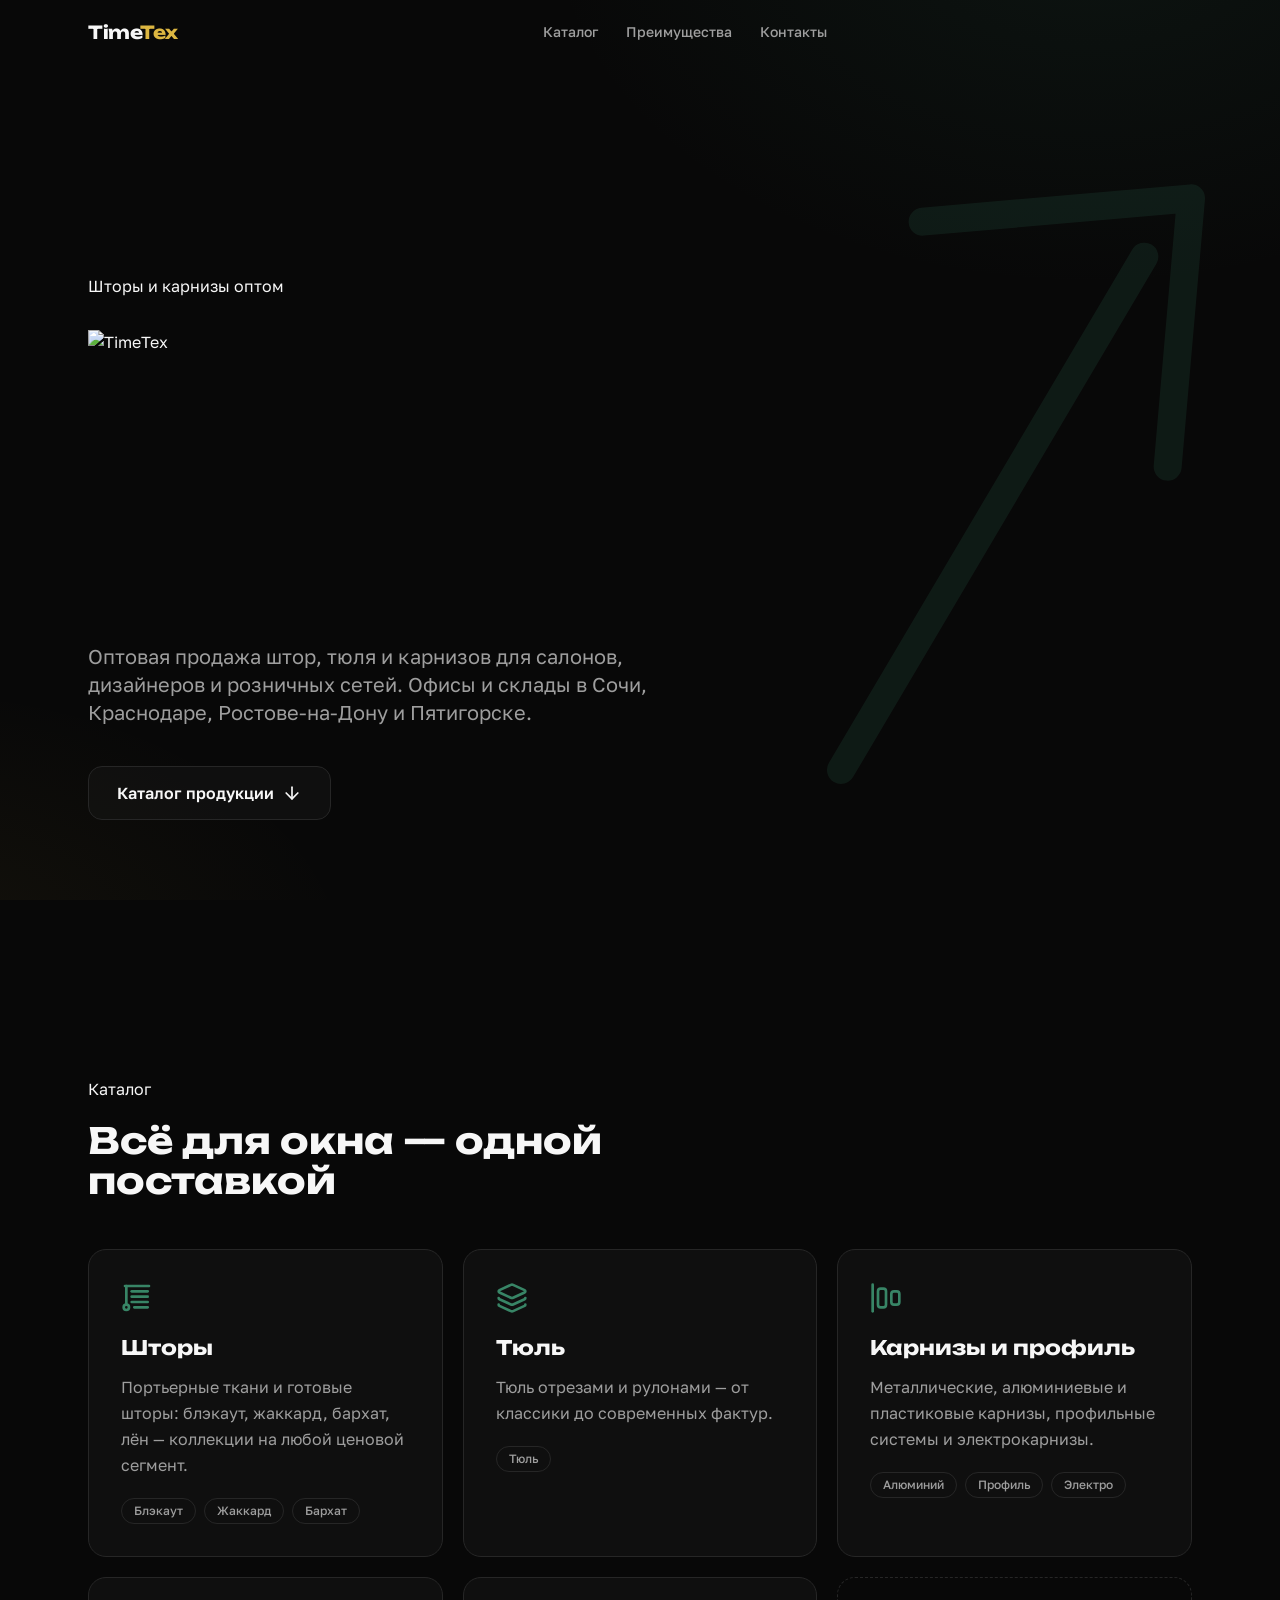
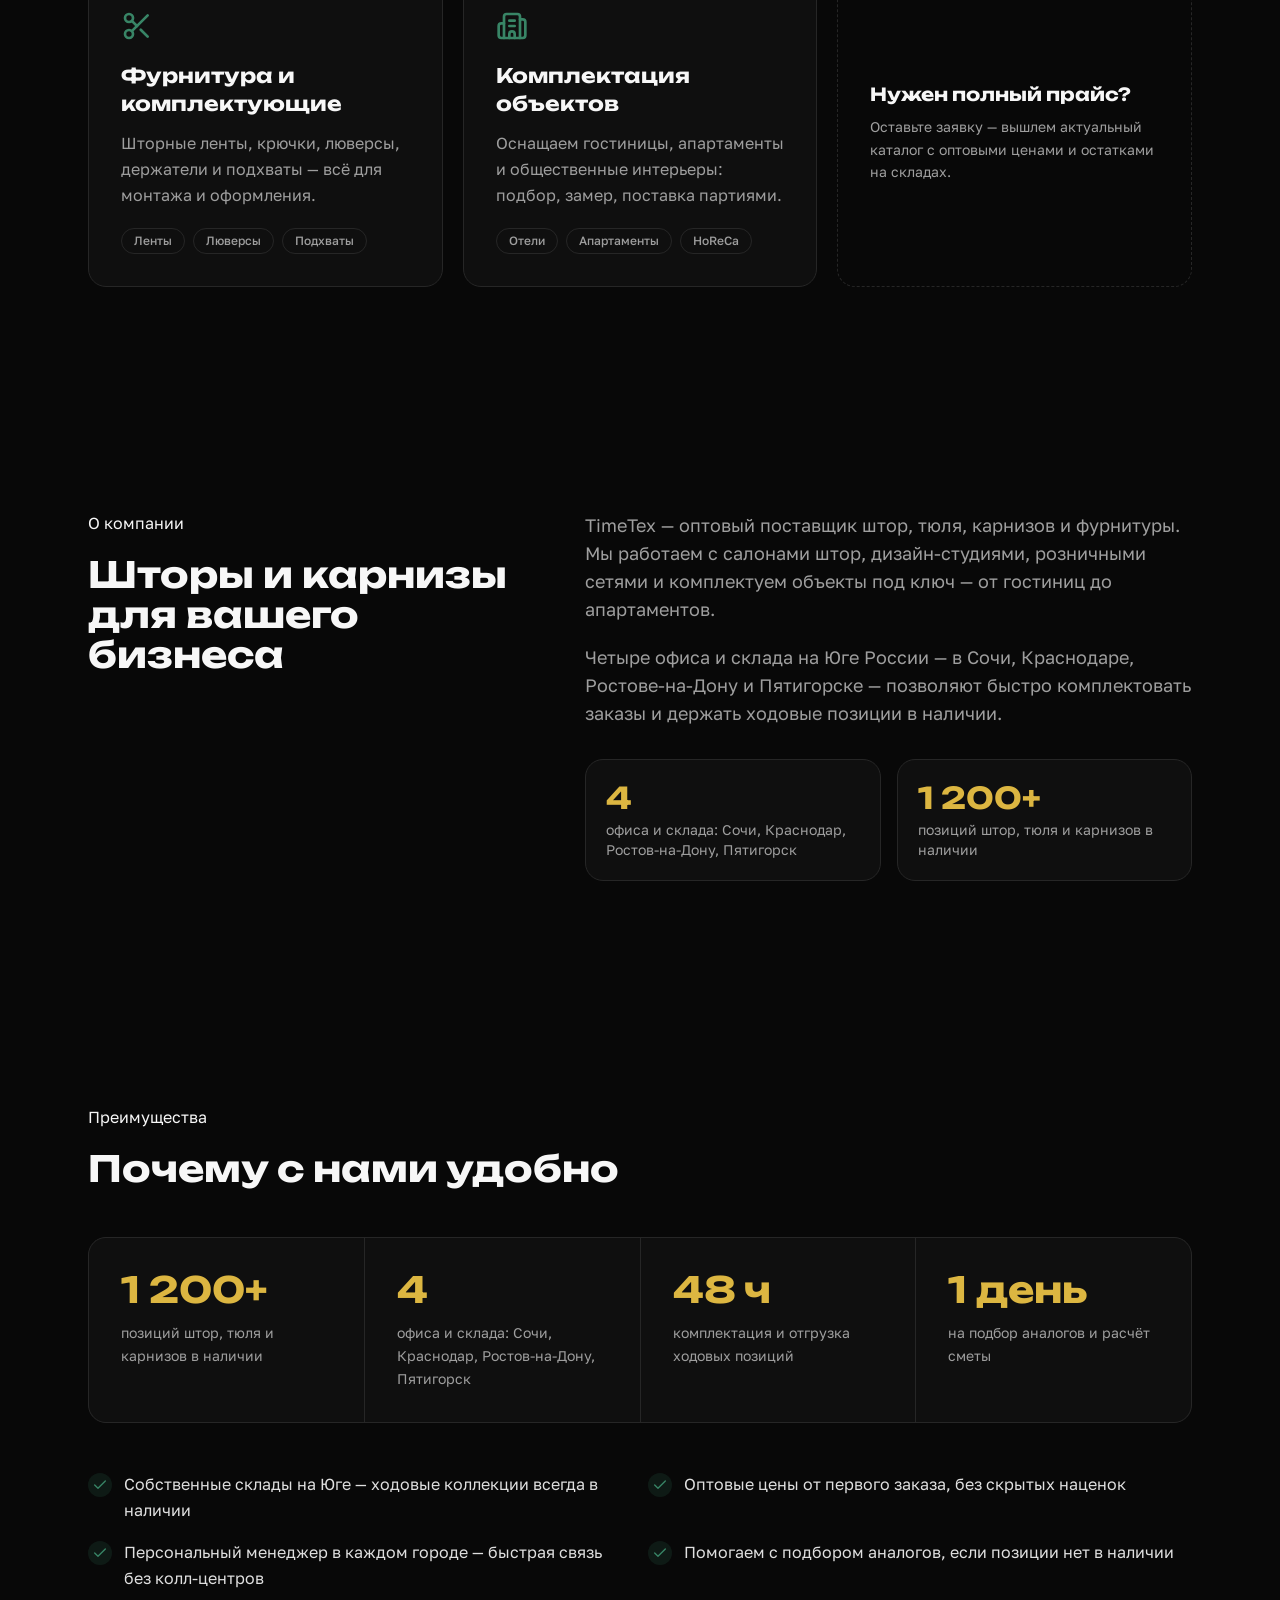
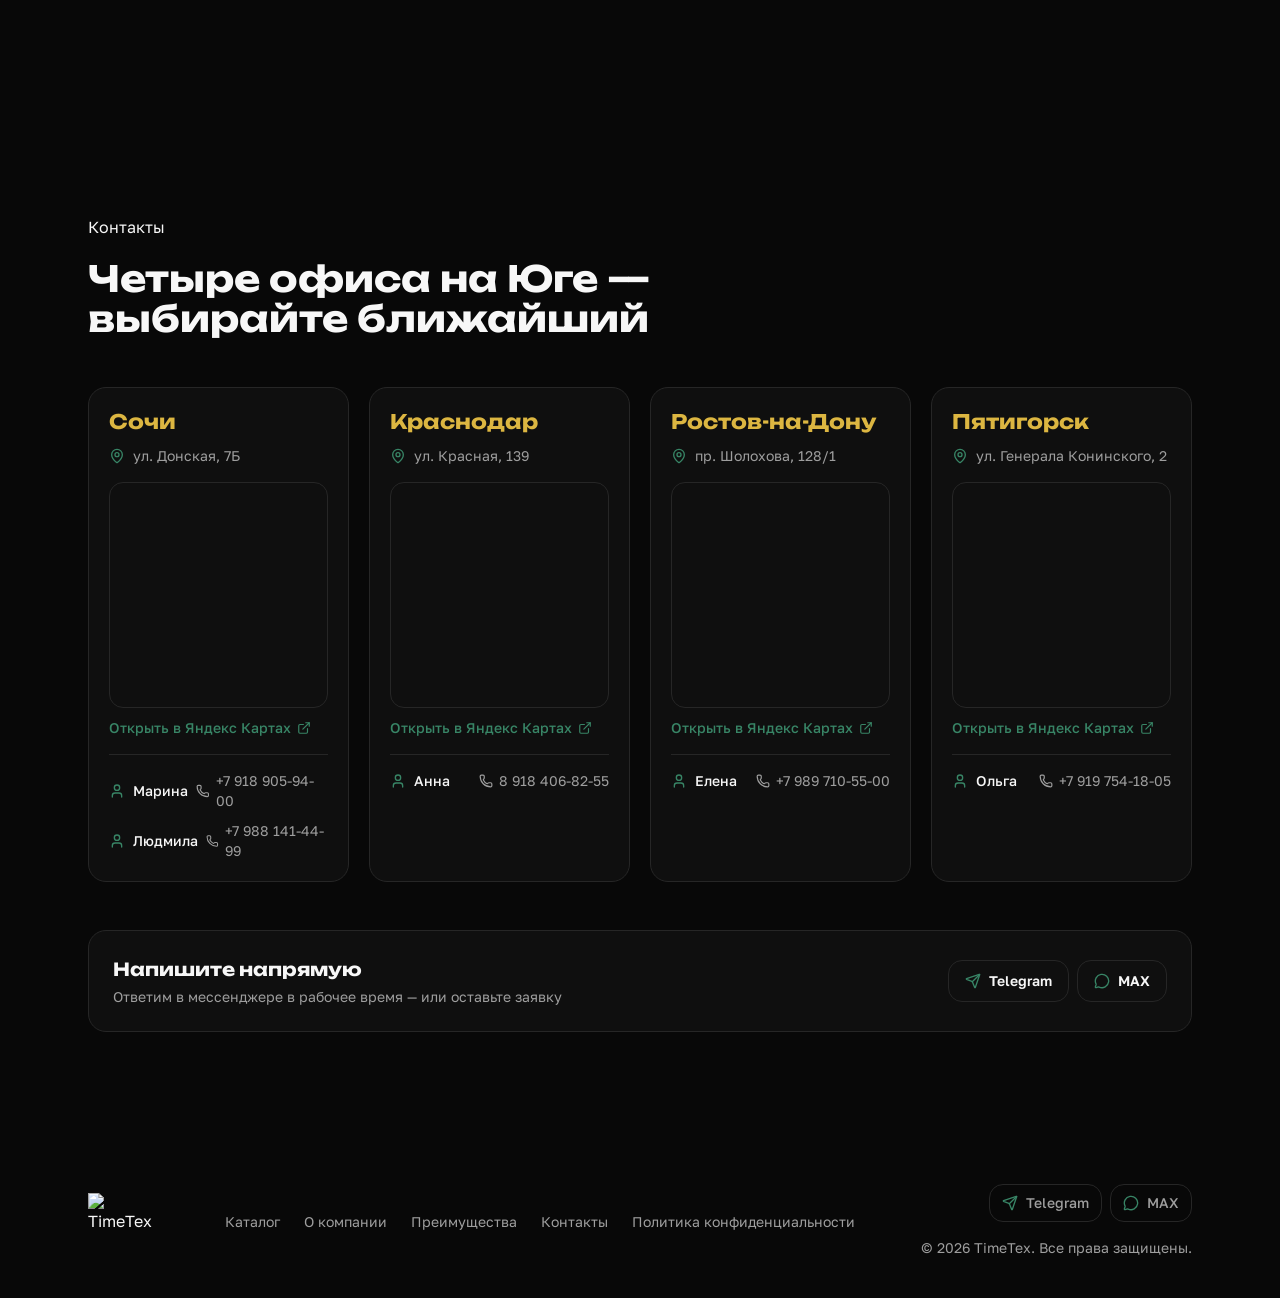
==== commit 85c65b5e: "Deploy TimeTex landing (anchor nav fix, SEO, messengers)" ====
--- a/index.html
+++ b/index.html
@@ -31,7 +31,7 @@
     />
 
     <style>.sr-only{position:absolute;width:1px;height:1px;padding:0;margin:-1px;overflow:hidden;clip:rect(0,0,0,0);white-space:nowrap;border:0}</style>
-    <script type="application/ld+json">{"@context": "https://schema.org", "@graph": [{"@type": "Organization", "@id": "https://timetex-opt.ru/#organization", "name": "TimeTex", "url": "https://timetex-opt.ru/", "logo": "https://timetex-opt.ru/logo.png", "description": "Оптовый поставщик штор, тюля, карнизов и фурнитуры на Юге России", "sameAs": ["https://t.me/timetexoriginal", "https://max.ru/channel_id231708502438_biz"]}, {"@type": "WebSite", "@id": "https://timetex-opt.ru/#website", "url": "https://timetex-opt.ru/", "name": "TimeTex — шторы и карнизы оптом", "inLanguage": "ru-RU", "publisher": {"@id": "https://timetex-opt.ru/#organization"}}, {"@type": "LocalBusiness", "@id": "https://timetex-opt.ru/#sochi", "name": "TimeTex — офис и склад в Сочи", "parentOrganization": {"@id": "https://timetex-opt.ru/#organization"}, "telephone": ["+7 918 905-94-00", "+7 988 141-44-99"], "address": {"@type": "PostalAddress", "streetAddress": "ул. Донская, 7Б", "addressLocality": "Сочи", "addressCountry": "RU"}, "areaServed": "Сочи"}, {"@type": "LocalBusiness", "@id": "https://timetex-opt.ru/#krasnodar", "name": "TimeTex — офис в Краснодаре", "parentOrganization": {"@id": "https://timetex-opt.ru/#organization"}, "telephone": "+7 918 406-82-55", "address": {"@type": "PostalAddress", "streetAddress": "ул. Красная, 139", "addressLocality": "Краснодар", "addressCountry": "RU"}, "areaServed": "Краснодар"}, {"@type": "LocalBusiness", "@id": "https://timetex-opt.ru/#rostov", "name": "TimeTex — офис в Ростове-на-Дону", "parentOrganization": {"@id": "https://timetex-opt.ru/#organization"}, "telephone": "+7 918 406-82-55", "address": {"@type": "PostalAddress", "streetAddress": "пр. Шолохова, 128/1", "addressLocality": "Ростов-на-Дону", "addressCountry": "RU"}, "areaServed": "Ростов-на-Дону"}, {"@type": "LocalBusiness", "@id": "https://timetex-opt.ru/#pyatigorsk", "name": "TimeTex — офис в Пятигорске", "parentOrganization": {"@id": "https://timetex-opt.ru/#organization"}, "telephone": "+7 919 754-18-05", "address": {"@type": "PostalAddress", "streetAddress": "ул. Генерала Конинского, 2", "addressLocality": "Пятигорск", "addressCountry": "RU"}, "areaServed": "Пятигорск"}]}</script>
+    <script type="application/ld+json">{"@context": "https://schema.org", "@graph": [{"@type": "Organization", "@id": "https://timetex-opt.ru/#organization", "name": "TimeTex", "url": "https://timetex-opt.ru/", "logo": "https://timetex-opt.ru/logo.png", "description": "Оптовый поставщик штор, тюля, карнизов и фурнитуры на Юге России", "sameAs": ["https://t.me/timetexoriginal", "https://max.ru/channel_id231708502438_biz"]}, {"@type": "WebSite", "@id": "https://timetex-opt.ru/#website", "url": "https://timetex-opt.ru/", "name": "TimeTex — шторы и карнизы оптом", "inLanguage": "ru-RU", "publisher": {"@id": "https://timetex-opt.ru/#organization"}}, {"@type": "LocalBusiness", "@id": "https://timetex-opt.ru/#sochi", "name": "TimeTex — офис и склад в Сочи", "parentOrganization": {"@id": "https://timetex-opt.ru/#organization"}, "telephone": ["+7 918 905-94-00", "+7 988 141-44-99"], "address": {"@type": "PostalAddress", "streetAddress": "ул. Донская, 7Б", "addressLocality": "Сочи", "addressCountry": "RU"}, "areaServed": "Сочи"}, {"@type": "LocalBusiness", "@id": "https://timetex-opt.ru/#krasnodar", "name": "TimeTex — офис в Краснодаре", "parentOrganization": {"@id": "https://timetex-opt.ru/#organization"}, "telephone": "+7 918 406-82-55", "address": {"@type": "PostalAddress", "streetAddress": "ул. Красная, 139", "addressLocality": "Краснодар", "addressCountry": "RU"}, "areaServed": "Краснодар"}, {"@type": "LocalBusiness", "@id": "https://timetex-opt.ru/#rostov", "name": "TimeTex — офис в Ростове-на-Дону", "parentOrganization": {"@id": "https://timetex-opt.ru/#organization"}, "telephone": "+7 989 710-55-00", "address": {"@type": "PostalAddress", "streetAddress": "пр. Шолохова, 128/1", "addressLocality": "Ростов-на-Дону", "addressCountry": "RU"}, "areaServed": "Ростов-на-Дону"}, {"@type": "LocalBusiness", "@id": "https://timetex-opt.ru/#pyatigorsk", "name": "TimeTex — офис в Пятигорске", "parentOrganization": {"@id": "https://timetex-opt.ru/#organization"}, "telephone": "+7 919 754-18-05", "address": {"@type": "PostalAddress", "streetAddress": "ул. Генерала Конинского, 2", "addressLocality": "Пятигорск", "addressCountry": "RU"}, "areaServed": "Пятигорск"}]}</script>
     <script>
 (function () {
   var SECTIONS = ['top', 'catalog', 'about', 'advantages', 'contacts'];
@@ -117,11 +117,11 @@
   else window.addEventListener('load', start);
 })();
 </script>
-    <script type="module" crossorigin src="./assets/index-790a4a6f.js"></script>
+    <script type="module" crossorigin src="./assets/index-2c36d5d4.js"></script>
     <link rel="stylesheet" crossorigin href="./assets/index-BmQ7hm4c.css" />
   </head>
   <body>
     <h1 class="sr-only">TimeTex — шторы, тюль и карнизы оптом в Сочи, Краснодаре, Ростове-на-Дону и Пятигорске</h1>
-    <div id="root"><div class="min-h-dvh"><header class="sticky top-0 z-40 border-b transition-colors duration-200 border-transparent bg-transparent"><div class="mx-auto flex h-16 max-w-6xl items-center justify-between gap-4 px-4 md:px-6"><a href="#top" class="font-display text-lg font-bold tracking-tight text-foreground" aria-label="TimeTex — на главную">Time<span class="text-primary">Tex</span></a><nav class="hidden items-center gap-1 md:flex" aria-label="Основная навигация"><a href="#catalog" class="rounded-md px-3 py-2 text-sm font-medium text-muted-foreground transition-colors hover:bg-secondary hover:text-foreground">Каталог</a><a href="#advantages" class="rounded-md px-3 py-2 text-sm font-medium text-muted-foreground transition-colors hover:bg-secondary hover:text-foreground">Преимущества</a><a href="#contacts" class="rounded-md px-3 py-2 text-sm font-medium text-muted-foreground transition-colors hover:bg-secondary hover:text-foreground">Контакты</a></nav><div class="flex items-center gap-2"><button type="button" class="inline-flex h-11 w-11 cursor-pointer items-center justify-center rounded-lg text-foreground transition-colors hover:bg-secondary md:hidden" aria-label="Открыть меню" aria-expanded="false"><svg xmlns="http://www.w3.org/2000/svg" width="24" height="24" viewBox="0 0 24 24" fill="none" stroke="currentColor" stroke-width="2" stroke-linecap="round" stroke-linejoin="round" class="lucide lucide-menu h-6 w-6" aria-hidden="true"><path d="M4 5h16"></path><path d="M4 12h16"></path><path d="M4 19h16"></path></svg></button></div></div></header><main><section id="top" class="relative overflow-hidden"><svg viewBox="0 0 48 64" fill="none" aria-hidden="true" class="pointer-events-none absolute -right-10 top-24 w-[420px] max-w-[60vw] text-mint opacity-[0.14] md:-right-4 md:top-10 md:w-[560px]"><path d="M9 57 L35 13" stroke="currentColor" stroke-width="2.4" stroke-linecap="round"></path><path d="M16 10 L39 8 L37 31" stroke="currentColor" stroke-width="2.4" stroke-linecap="round" stroke-linejoin="round"></path></svg><div class="relative mx-auto flex min-h-dvh max-w-6xl flex-col justify-center px-4 pb-16 pt-28 md:px-6 md:pt-32"><p class="section-mark reveal is-visible">Шторы и карнизы оптом</p><div class="reveal mt-8 is-visible"><img alt="TimeTex" width="297" height="234" class="select-none object-contain mix-blend-screen h-[clamp(150px,24vw,280px)] w-auto " draggable="false" src="./logo.png"></div><p class="reveal mt-8 max-w-xl text-lg leading-relaxed text-muted-foreground md:text-xl is-visible">Оптовая продажа штор, тюля и карнизов для салонов, дизайнеров и розничных сетей. Офисы и склады в Сочи, Краснодаре, Ростове-на-Дону и Пятигорске.</p><div class="reveal mt-10 flex flex-col gap-3 sm:flex-row sm:items-center is-visible"><a href="#catalog" class="inline-flex items-center justify-center gap-2 rounded-lg border border-border bg-secondary/40 px-7 py-3.5 text-base font-semibold text-foreground transition-all duration-200 hover:border-mint/60 hover:bg-secondary focus-visible:outline-none focus-visible:ring-2 focus-visible:ring-ring">Каталог продукции<svg xmlns="http://www.w3.org/2000/svg" width="24" height="24" viewBox="0 0 24 24" fill="none" stroke="currentColor" stroke-width="2" stroke-linecap="round" stroke-linejoin="round" class="lucide lucide-arrow-down h-5 w-5" aria-hidden="true"><path d="M12 5v14"></path><path d="m19 12-7 7-7-7"></path></svg></a></div></div></section><section id="catalog" class="scroll-mt-16 py-20 md:py-28"><div class="mx-auto max-w-6xl px-4 md:px-6"><div class="reveal max-w-2xl"><p class="section-mark">Каталог</p><h2 class="mt-5 font-display text-3xl font-bold leading-tight md:text-4xl">Всё для окна — одной поставкой</h2></div><div class="mt-12 grid gap-5 sm:grid-cols-2 lg:grid-cols-3"><article class="reveal group relative overflow-hidden rounded-xl border border-border bg-card p-6 transition-all duration-300 hover:-translate-y-1 hover:border-mint/50 md:p-8"><svg xmlns="http://www.w3.org/2000/svg" width="24" height="24" viewBox="0 0 24 24" fill="none" stroke="currentColor" stroke-width="2" stroke-linecap="round" stroke-linejoin="round" class="lucide lucide-blinds h-8 w-8 text-mint transition-colors duration-300 group-hover:text-gold" aria-hidden="true"><path d="M3 3h18"></path><path d="M20 7H8"></path><path d="M20 11H8"></path><path d="M10 19h10"></path><path d="M8 15h12"></path><path d="M4 3v14"></path><circle cx="4" cy="19" r="2"></circle></svg><h3 class="mt-5 font-display text-xl font-bold">Шторы</h3><p class="mt-3 leading-relaxed text-muted-foreground">Портьерные ткани и готовые шторы: блэкаут, жаккард, бархат, лён — коллекции на любой ценовой сегмент.</p><ul class="mt-5 flex flex-wrap gap-2"><li class="rounded-full border border-border px-3 py-1 text-xs font-medium text-muted-foreground">Блэкаут</li><li class="rounded-full border border-border px-3 py-1 text-xs font-medium text-muted-foreground">Жаккард</li><li class="rounded-full border border-border px-3 py-1 text-xs font-medium text-muted-foreground">Бархат</li></ul><svg xmlns="http://www.w3.org/2000/svg" width="24" height="24" viewBox="0 0 24 24" fill="none" stroke="currentColor" stroke-width="2" stroke-linecap="round" stroke-linejoin="round" class="lucide lucide-arrow-up-right absolute right-6 top-6 h-5 w-5 text-muted-foreground opacity-0 transition-all duration-300 group-hover:text-gold group-hover:opacity-100" aria-hidden="true"><path d="M7 7h10v10"></path><path d="M7 17 17 7"></path></svg></article><article class="reveal group relative overflow-hidden rounded-xl border border-border bg-card p-6 transition-all duration-300 hover:-translate-y-1 hover:border-mint/50 md:p-8"><svg xmlns="http://www.w3.org/2000/svg" width="24" height="24" viewBox="0 0 24 24" fill="none" stroke="currentColor" stroke-width="2" stroke-linecap="round" stroke-linejoin="round" class="lucide lucide-layers h-8 w-8 text-mint transition-colors duration-300 group-hover:text-gold" aria-hidden="true"><path d="M12.83 2.18a2 2 0 0 0-1.66 0L2.6 6.08a1 1 0 0 0 0 1.83l8.58 3.91a2 2 0 0 0 1.66 0l8.58-3.9a1 1 0 0 0 0-1.83z"></path><path d="M2 12a1 1 0 0 0 .58.91l8.6 3.91a2 2 0 0 0 1.65 0l8.58-3.9A1 1 0 0 0 22 12"></path><path d="M2 17a1 1 0 0 0 .58.91l8.6 3.91a2 2 0 0 0 1.65 0l8.58-3.9A1 1 0 0 0 22 17"></path></svg><h3 class="mt-5 font-display text-xl font-bold">Тюль</h3><p class="mt-3 leading-relaxed text-muted-foreground">Тюль отрезами и рулонами — от классики до современных фактур.</p><ul class="mt-5 flex flex-wrap gap-2"><li class="rounded-full border border-border px-3 py-1 text-xs font-medium text-muted-foreground">Тюль</li></ul><svg xmlns="http://www.w3.org/2000/svg" width="24" height="24" viewBox="0 0 24 24" fill="none" stroke="currentColor" stroke-width="2" stroke-linecap="round" stroke-linejoin="round" class="lucide lucide-arrow-up-right absolute right-6 top-6 h-5 w-5 text-muted-foreground opacity-0 transition-all duration-300 group-hover:text-gold group-hover:opacity-100" aria-hidden="true"><path d="M7 7h10v10"></path><path d="M7 17 17 7"></path></svg></article><article class="reveal group relative overflow-hidden rounded-xl border border-border bg-card p-6 transition-all duration-300 hover:-translate-y-1 hover:border-mint/50 md:p-8"><svg xmlns="http://www.w3.org/2000/svg" width="24" height="24" viewBox="0 0 24 24" fill="none" stroke="currentColor" stroke-width="2" stroke-linecap="round" stroke-linejoin="round" class="lucide lucide-align-horizontal-justify-start h-8 w-8 text-mint transition-colors duration-300 group-hover:text-gold" aria-hidden="true"><rect width="6" height="14" x="6" y="5" rx="2"></rect><rect width="6" height="10" x="16" y="7" rx="2"></rect><path d="M2 2v20"></path></svg><h3 class="mt-5 font-display text-xl font-bold">Карнизы и профиль</h3><p class="mt-3 leading-relaxed text-muted-foreground">Металлические, алюминиевые и пластиковые карнизы, профильные системы и электрокарнизы.</p><ul class="mt-5 flex flex-wrap gap-2"><li class="rounded-full border border-border px-3 py-1 text-xs font-medium text-muted-foreground">Алюминий</li><li class="rounded-full border border-border px-3 py-1 text-xs font-medium text-muted-foreground">Профиль</li><li class="rounded-full border border-border px-3 py-1 text-xs font-medium text-muted-foreground">Электро</li></ul><svg xmlns="http://www.w3.org/2000/svg" width="24" height="24" viewBox="0 0 24 24" fill="none" stroke="currentColor" stroke-width="2" stroke-linecap="round" stroke-linejoin="round" class="lucide lucide-arrow-up-right absolute right-6 top-6 h-5 w-5 text-muted-foreground opacity-0 transition-all duration-300 group-hover:text-gold group-hover:opacity-100" aria-hidden="true"><path d="M7 7h10v10"></path><path d="M7 17 17 7"></path></svg></article><article class="reveal group relative overflow-hidden rounded-xl border border-border bg-card p-6 transition-all duration-300 hover:-translate-y-1 hover:border-mint/50 md:p-8"><svg xmlns="http://www.w3.org/2000/svg" width="24" height="24" viewBox="0 0 24 24" fill="none" stroke="currentColor" stroke-width="2" stroke-linecap="round" stroke-linejoin="round" class="lucide lucide-scissors h-8 w-8 text-mint transition-colors duration-300 group-hover:text-gold" aria-hidden="true"><circle cx="6" cy="6" r="3"></circle><path d="M8.12 8.12 12 12"></path><path d="M20 4 8.12 15.88"></path><circle cx="6" cy="18" r="3"></circle><path d="M14.8 14.8 20 20"></path></svg><h3 class="mt-5 font-display text-xl font-bold">Фурнитура и комплектующие</h3><p class="mt-3 leading-relaxed text-muted-foreground">Шторные ленты, крючки, люверсы, держатели и подхваты — всё для монтажа и оформления.</p><ul class="mt-5 flex flex-wrap gap-2"><li class="rounded-full border border-border px-3 py-1 text-xs font-medium text-muted-foreground">Ленты</li><li class="rounded-full border border-border px-3 py-1 text-xs font-medium text-muted-foreground">Люверсы</li><li class="rounded-full border border-border px-3 py-1 text-xs font-medium text-muted-foreground">Подхваты</li></ul><svg xmlns="http://www.w3.org/2000/svg" width="24" height="24" viewBox="0 0 24 24" fill="none" stroke="currentColor" stroke-width="2" stroke-linecap="round" stroke-linejoin="round" class="lucide lucide-arrow-up-right absolute right-6 top-6 h-5 w-5 text-muted-foreground opacity-0 transition-all duration-300 group-hover:text-gold group-hover:opacity-100" aria-hidden="true"><path d="M7 7h10v10"></path><path d="M7 17 17 7"></path></svg></article><article class="reveal group relative overflow-hidden rounded-xl border border-border bg-card p-6 transition-all duration-300 hover:-translate-y-1 hover:border-mint/50 md:p-8"><svg xmlns="http://www.w3.org/2000/svg" width="24" height="24" viewBox="0 0 24 24" fill="none" stroke="currentColor" stroke-width="2" stroke-linecap="round" stroke-linejoin="round" class="lucide lucide-building2 lucide-building-2 h-8 w-8 text-mint transition-colors duration-300 group-hover:text-gold" aria-hidden="true"><path d="M10 12h4"></path><path d="M10 8h4"></path><path d="M14 21v-3a2 2 0 0 0-4 0v3"></path><path d="M6 10H4a2 2 0 0 0-2 2v7a2 2 0 0 0 2 2h16a2 2 0 0 0 2-2V9a2 2 0 0 0-2-2h-2"></path><path d="M6 21V5a2 2 0 0 1 2-2h8a2 2 0 0 1 2 2v16"></path></svg><h3 class="mt-5 font-display text-xl font-bold">Комплектация объектов</h3><p class="mt-3 leading-relaxed text-muted-foreground">Оснащаем гостиницы, апартаменты и общественные интерьеры: подбор, замер, поставка партиями.</p><ul class="mt-5 flex flex-wrap gap-2"><li class="rounded-full border border-border px-3 py-1 text-xs font-medium text-muted-foreground">Отели</li><li class="rounded-full border border-border px-3 py-1 text-xs font-medium text-muted-foreground">Апартаменты</li><li class="rounded-full border border-border px-3 py-1 text-xs font-medium text-muted-foreground">HoReCa</li></ul><svg xmlns="http://www.w3.org/2000/svg" width="24" height="24" viewBox="0 0 24 24" fill="none" stroke="currentColor" stroke-width="2" stroke-linecap="round" stroke-linejoin="round" class="lucide lucide-arrow-up-right absolute right-6 top-6 h-5 w-5 text-muted-foreground opacity-0 transition-all duration-300 group-hover:text-gold group-hover:opacity-100" aria-hidden="true"><path d="M7 7h10v10"></path><path d="M7 17 17 7"></path></svg></article><div class="reveal flex flex-col justify-center rounded-xl border border-dashed border-border p-6 md:p-8"><p class="font-display text-lg font-bold">Нужен полный прайс?</p><p class="mt-2 text-sm leading-relaxed text-muted-foreground">Оставьте заявку — вышлем актуальный каталог с оптовыми ценами и остатками на складах.</p></div></div></div></section><section id="about" class="scroll-mt-16 py-20 md:py-28"><div class="mx-auto grid max-w-6xl gap-10 px-4 md:grid-cols-[1fr_1.4fr] md:gap-16 md:px-6"><div class="reveal"><p class="section-mark">О компании</p><h2 class="mt-5 font-display text-3xl font-bold leading-tight md:text-4xl">Шторы и карнизы для вашего бизнеса</h2></div><div class="reveal space-y-5 text-base leading-relaxed text-muted-foreground md:text-lg"><p>TimeTex — оптовый поставщик штор, тюля, карнизов и фурнитуры. Мы работаем с салонами штор, дизайн-студиями, розничными сетями и комплектуем объекты под ключ — от гостиниц до апартаментов.</p><p>Четыре офиса и склада на Юге России — в Сочи, Краснодаре, Ростове-на-Дону и Пятигорске — позволяют быстро комплектовать заказы и держать ходовые позиции в наличии.</p><div class="grid gap-4 pt-3 sm:grid-cols-2"><div class="rounded-xl border border-border bg-card p-5"><p class="font-display text-3xl font-bold text-gold">4</p><p class="mt-1 text-sm text-muted-foreground">офиса и склада: Сочи, Краснодар, Ростов-на-Дону, Пятигорск</p></div><div class="rounded-xl border border-border bg-card p-5"><p class="font-display text-3xl font-bold text-gold">1 200+</p><p class="mt-1 text-sm text-muted-foreground">позиций штор, тюля и карнизов в наличии</p></div></div></div></div></section><section id="advantages" class="scroll-mt-16 py-20 md:py-28"><div class="mx-auto max-w-6xl px-4 md:px-6"><div class="reveal max-w-2xl"><p class="section-mark">Преимущества</p><h2 class="mt-5 font-display text-3xl font-bold leading-tight md:text-4xl">Почему с нами удобно</h2></div><div class="mt-12 grid gap-px overflow-hidden rounded-xl border border-border bg-border sm:grid-cols-2 lg:grid-cols-4"><div class="reveal bg-card p-6 md:p-8"><p class="font-display text-3xl font-bold text-gold md:text-4xl">1 200+</p><p class="mt-3 text-sm leading-relaxed text-muted-foreground">позиций штор, тюля и карнизов в наличии</p></div><div class="reveal bg-card p-6 md:p-8"><p class="font-display text-3xl font-bold text-gold md:text-4xl">4</p><p class="mt-3 text-sm leading-relaxed text-muted-foreground">офиса и склада: Сочи, Краснодар, Ростов-на-Дону, Пятигорск</p></div><div class="reveal bg-card p-6 md:p-8"><p class="font-display text-3xl font-bold text-gold md:text-4xl">48 ч</p><p class="mt-3 text-sm leading-relaxed text-muted-foreground">комплектация и отгрузка ходовых позиций</p></div><div class="reveal bg-card p-6 md:p-8"><p class="font-display text-3xl font-bold text-gold md:text-4xl">1 день</p><p class="mt-3 text-sm leading-relaxed text-muted-foreground">на подбор аналогов и расчёт сметы</p></div></div><ul class="mt-12 grid gap-4 md:grid-cols-2"><li class="reveal flex items-start gap-3"><span class="mt-0.5 flex h-6 w-6 shrink-0 items-center justify-center rounded-full bg-mint/15"><svg xmlns="http://www.w3.org/2000/svg" width="24" height="24" viewBox="0 0 24 24" fill="none" stroke="currentColor" stroke-width="2" stroke-linecap="round" stroke-linejoin="round" class="lucide lucide-check h-4 w-4 text-mint" aria-hidden="true"><path d="M20 6 9 17l-5-5"></path></svg></span><span class="leading-relaxed text-foreground/90">Собственные склады на Юге — ходовые коллекции всегда в наличии</span></li><li class="reveal flex items-start gap-3"><span class="mt-0.5 flex h-6 w-6 shrink-0 items-center justify-center rounded-full bg-mint/15"><svg xmlns="http://www.w3.org/2000/svg" width="24" height="24" viewBox="0 0 24 24" fill="none" stroke="currentColor" stroke-width="2" stroke-linecap="round" stroke-linejoin="round" class="lucide lucide-check h-4 w-4 text-mint" aria-hidden="true"><path d="M20 6 9 17l-5-5"></path></svg></span><span class="leading-relaxed text-foreground/90">Оптовые цены от первого заказа, без скрытых наценок</span></li><li class="reveal flex items-start gap-3"><span class="mt-0.5 flex h-6 w-6 shrink-0 items-center justify-center rounded-full bg-mint/15"><svg xmlns="http://www.w3.org/2000/svg" width="24" height="24" viewBox="0 0 24 24" fill="none" stroke="currentColor" stroke-width="2" stroke-linecap="round" stroke-linejoin="round" class="lucide lucide-check h-4 w-4 text-mint" aria-hidden="true"><path d="M20 6 9 17l-5-5"></path></svg></span><span class="leading-relaxed text-foreground/90">Персональный менеджер в каждом городе — быстрая связь без колл-центров</span></li><li class="reveal flex items-start gap-3"><span class="mt-0.5 flex h-6 w-6 shrink-0 items-center justify-center rounded-full bg-mint/15"><svg xmlns="http://www.w3.org/2000/svg" width="24" height="24" viewBox="0 0 24 24" fill="none" stroke="currentColor" stroke-width="2" stroke-linecap="round" stroke-linejoin="round" class="lucide lucide-check h-4 w-4 text-mint" aria-hidden="true"><path d="M20 6 9 17l-5-5"></path></svg></span><span class="leading-relaxed text-foreground/90">Помогаем с подбором аналогов, если позиции нет в наличии</span></li></ul></div></section><section id="contacts" class="scroll-mt-16 py-20 md:py-28"><div class="mx-auto max-w-6xl px-4 md:px-6"><div class="reveal max-w-2xl"><p class="section-mark">Контакты</p><h2 class="mt-5 font-display text-3xl font-bold leading-tight md:text-4xl">Четыре офиса на Юге — выбирайте ближайший</h2></div><div id="offices" class="mt-12 grid scroll-mt-24 gap-5 sm:grid-cols-2 lg:grid-cols-4"><article class="reveal flex flex-col rounded-xl border border-border bg-card p-5 transition-colors duration-300 hover:border-mint/50"><h3 class="font-display text-xl font-bold text-gold">Сочи</h3><p class="mt-2.5 flex items-start gap-2 text-sm text-muted-foreground"><svg xmlns="http://www.w3.org/2000/svg" width="24" height="24" viewBox="0 0 24 24" fill="none" stroke="currentColor" stroke-width="2" stroke-linecap="round" stroke-linejoin="round" class="lucide lucide-map-pin mt-0.5 h-4 w-4 shrink-0 text-mint" aria-hidden="true"><path d="M20 10c0 4.993-5.539 10.193-7.399 11.799a1 1 0 0 1-1.202 0C9.539 20.193 4 14.993 4 10a8 8 0 0 1 16 0"></path><circle cx="12" cy="10" r="3"></circle></svg><span>ул. Донская, 7Б</span></p><div class="relative mt-4 overflow-hidden rounded-lg border border-border"><iframe src="https://yandex.ru/map-widget/v1/?mode=search&amp;text=%D0%A1%D0%BE%D1%87%D0%B8%2C%20%D1%83%D0%BB%D0%B8%D1%86%D0%B0%20%D0%94%D0%BE%D0%BD%D1%81%D0%BA%D0%B0%D1%8F%2C%207%D0%91&amp;z=16" title="TimeTex, Сочи — ул. Донская, 7Б на Яндекс Картах" loading="lazy" class="h-56 w-full" allowfullscreen=""></iframe></div><a href="https://yandex.ru/maps/?text=%D0%A1%D0%BE%D1%87%D0%B8%2C%20%D1%83%D0%BB%D0%B8%D1%86%D0%B0%20%D0%94%D0%BE%D0%BD%D1%81%D0%BA%D0%B0%D1%8F%2C%207%D0%91" target="_blank" rel="noopener noreferrer" class="mt-2.5 inline-flex items-center gap-1.5 text-sm font-medium text-mint transition-colors hover:text-gold focus-visible:outline-none focus-visible:ring-2 focus-visible:ring-ring">Открыть в Яндекс Картах<svg xmlns="http://www.w3.org/2000/svg" width="24" height="24" viewBox="0 0 24 24" fill="none" stroke="currentColor" stroke-width="2" stroke-linecap="round" stroke-linejoin="round" class="lucide lucide-external-link h-3.5 w-3.5" aria-hidden="true"><path d="M15 3h6v6"></path><path d="M10 14 21 3"></path><path d="M18 13v6a2 2 0 0 1-2 2H5a2 2 0 0 1-2-2V8a2 2 0 0 1 2-2h6"></path></svg></a><ul class="mt-4 space-y-2.5 border-t border-border pt-4"><li class="flex items-center gap-2 text-sm"><svg xmlns="http://www.w3.org/2000/svg" width="24" height="24" viewBox="0 0 24 24" fill="none" stroke="currentColor" stroke-width="2" stroke-linecap="round" stroke-linejoin="round" class="lucide lucide-user h-4 w-4 shrink-0 text-mint" aria-hidden="true"><path d="M19 21v-2a4 4 0 0 0-4-4H9a4 4 0 0 0-4 4v2"></path><circle cx="12" cy="7" r="4"></circle></svg><span class="font-medium">Марина</span><a href="tel:+79189059400" class="ml-auto inline-flex items-center gap-1.5 text-muted-foreground transition-colors hover:text-gold focus-visible:outline-none focus-visible:ring-2 focus-visible:ring-ring"><svg xmlns="http://www.w3.org/2000/svg" width="24" height="24" viewBox="0 0 24 24" fill="none" stroke="currentColor" stroke-width="2" stroke-linecap="round" stroke-linejoin="round" class="lucide lucide-phone h-3.5 w-3.5" aria-hidden="true"><path d="M13.832 16.568a1 1 0 0 0 1.213-.303l.355-.465A2 2 0 0 1 17 15h3a2 2 0 0 1 2 2v3a2 2 0 0 1-2 2A18 18 0 0 1 2 4a2 2 0 0 1 2-2h3a2 2 0 0 1 2 2v3a2 2 0 0 1-.8 1.6l-.468.351a1 1 0 0 0-.292 1.233 14 14 0 0 0 6.392 6.384"></path></svg>+7 918 905-94-00</a></li><li class="flex items-center gap-2 text-sm"><svg xmlns="http://www.w3.org/2000/svg" width="24" height="24" viewBox="0 0 24 24" fill="none" stroke="currentColor" stroke-width="2" stroke-linecap="round" stroke-linejoin="round" class="lucide lucide-user h-4 w-4 shrink-0 text-mint" aria-hidden="true"><path d="M19 21v-2a4 4 0 0 0-4-4H9a4 4 0 0 0-4 4v2"></path><circle cx="12" cy="7" r="4"></circle></svg><span class="font-medium">Людмила</span><a href="tel:+79881414499" class="ml-auto inline-flex items-center gap-1.5 text-muted-foreground transition-colors hover:text-gold focus-visible:outline-none focus-visible:ring-2 focus-visible:ring-ring"><svg xmlns="http://www.w3.org/2000/svg" width="24" height="24" viewBox="0 0 24 24" fill="none" stroke="currentColor" stroke-width="2" stroke-linecap="round" stroke-linejoin="round" class="lucide lucide-phone h-3.5 w-3.5" aria-hidden="true"><path d="M13.832 16.568a1 1 0 0 0 1.213-.303l.355-.465A2 2 0 0 1 17 15h3a2 2 0 0 1 2 2v3a2 2 0 0 1-2 2A18 18 0 0 1 2 4a2 2 0 0 1 2-2h3a2 2 0 0 1 2 2v3a2 2 0 0 1-.8 1.6l-.468.351a1 1 0 0 0-.292 1.233 14 14 0 0 0 6.392 6.384"></path></svg>+7 988 141-44-99</a></li></ul></article><article class="reveal flex flex-col rounded-xl border border-border bg-card p-5 transition-colors duration-300 hover:border-mint/50"><h3 class="font-display text-xl font-bold text-gold">Краснодар</h3><p class="mt-2.5 flex items-start gap-2 text-sm text-muted-foreground"><svg xmlns="http://www.w3.org/2000/svg" width="24" height="24" viewBox="0 0 24 24" fill="none" stroke="currentColor" stroke-width="2" stroke-linecap="round" stroke-linejoin="round" class="lucide lucide-map-pin mt-0.5 h-4 w-4 shrink-0 text-mint" aria-hidden="true"><path d="M20 10c0 4.993-5.539 10.193-7.399 11.799a1 1 0 0 1-1.202 0C9.539 20.193 4 14.993 4 10a8 8 0 0 1 16 0"></path><circle cx="12" cy="10" r="3"></circle></svg><span>ул. Красная, 139</span></p><div class="relative mt-4 overflow-hidden rounded-lg border border-border"><iframe src="https://yandex.ru/map-widget/v1/?mode=search&amp;text=%D0%9A%D1%80%D0%B0%D1%81%D0%BD%D0%BE%D0%B4%D0%B0%D1%80%2C%20%D1%83%D0%BB%D0%B8%D1%86%D0%B0%20%D0%9A%D1%80%D0%B0%D1%81%D0%BD%D0%B0%D1%8F%2C%20139&amp;z=16" title="TimeTex, Краснодар — ул. Красная, 139 на Яндекс Картах" loading="lazy" class="h-56 w-full" allowfullscreen=""></iframe></div><a href="https://yandex.ru/maps/?text=%D0%9A%D1%80%D0%B0%D1%81%D0%BD%D0%BE%D0%B4%D0%B0%D1%80%2C%20%D1%83%D0%BB%D0%B8%D1%86%D0%B0%20%D0%9A%D1%80%D0%B0%D1%81%D0%BD%D0%B0%D1%8F%2C%20139" target="_blank" rel="noopener noreferrer" class="mt-2.5 inline-flex items-center gap-1.5 text-sm font-medium text-mint transition-colors hover:text-gold focus-visible:outline-none focus-visible:ring-2 focus-visible:ring-ring">Открыть в Яндекс Картах<svg xmlns="http://www.w3.org/2000/svg" width="24" height="24" viewBox="0 0 24 24" fill="none" stroke="currentColor" stroke-width="2" stroke-linecap="round" stroke-linejoin="round" class="lucide lucide-external-link h-3.5 w-3.5" aria-hidden="true"><path d="M15 3h6v6"></path><path d="M10 14 21 3"></path><path d="M18 13v6a2 2 0 0 1-2 2H5a2 2 0 0 1-2-2V8a2 2 0 0 1 2-2h6"></path></svg></a><ul class="mt-4 space-y-2.5 border-t border-border pt-4"><li class="flex items-center gap-2 text-sm"><svg xmlns="http://www.w3.org/2000/svg" width="24" height="24" viewBox="0 0 24 24" fill="none" stroke="currentColor" stroke-width="2" stroke-linecap="round" stroke-linejoin="round" class="lucide lucide-user h-4 w-4 shrink-0 text-mint" aria-hidden="true"><path d="M19 21v-2a4 4 0 0 0-4-4H9a4 4 0 0 0-4 4v2"></path><circle cx="12" cy="7" r="4"></circle></svg><span class="font-medium">Анна</span><a href="tel:+79184068255" class="ml-auto inline-flex items-center gap-1.5 text-muted-foreground transition-colors hover:text-gold focus-visible:outline-none focus-visible:ring-2 focus-visible:ring-ring"><svg xmlns="http://www.w3.org/2000/svg" width="24" height="24" viewBox="0 0 24 24" fill="none" stroke="currentColor" stroke-width="2" stroke-linecap="round" stroke-linejoin="round" class="lucide lucide-phone h-3.5 w-3.5" aria-hidden="true"><path d="M13.832 16.568a1 1 0 0 0 1.213-.303l.355-.465A2 2 0 0 1 17 15h3a2 2 0 0 1 2 2v3a2 2 0 0 1-2 2A18 18 0 0 1 2 4a2 2 0 0 1 2-2h3a2 2 0 0 1 2 2v3a2 2 0 0 1-.8 1.6l-.468.351a1 1 0 0 0-.292 1.233 14 14 0 0 0 6.392 6.384"></path></svg>8 918 406-82-55</a></li></ul></article><article class="reveal flex flex-col rounded-xl border border-border bg-card p-5 transition-colors duration-300 hover:border-mint/50"><h3 class="font-display text-xl font-bold text-gold">Ростов-на-Дону</h3><p class="mt-2.5 flex items-start gap-2 text-sm text-muted-foreground"><svg xmlns="http://www.w3.org/2000/svg" width="24" height="24" viewBox="0 0 24 24" fill="none" stroke="currentColor" stroke-width="2" stroke-linecap="round" stroke-linejoin="round" class="lucide lucide-map-pin mt-0.5 h-4 w-4 shrink-0 text-mint" aria-hidden="true"><path d="M20 10c0 4.993-5.539 10.193-7.399 11.799a1 1 0 0 1-1.202 0C9.539 20.193 4 14.993 4 10a8 8 0 0 1 16 0"></path><circle cx="12" cy="10" r="3"></circle></svg><span>пр. Шолохова, 128/1</span></p><div class="relative mt-4 overflow-hidden rounded-lg border border-border"><iframe src="https://yandex.ru/map-widget/v1/?mode=search&amp;text=%D0%A0%D0%BE%D1%81%D1%82%D0%BE%D0%B2-%D0%BD%D0%B0-%D0%94%D0%BE%D0%BD%D1%83%2C%20%D0%BF%D1%80%D0%BE%D1%81%D0%BF%D0%B5%D0%BA%D1%82%20%D0%A8%D0%BE%D0%BB%D0%BE%D1%85%D0%BE%D0%B2%D0%B0%2C%20128%2F1&amp;z=16" title="TimeTex, Ростов-на-Дону — пр. Шолохова, 128/1 на Яндекс Картах" loading="lazy" class="h-56 w-full" allowfullscreen=""></iframe></div><a href="https://yandex.ru/maps/?text=%D0%A0%D0%BE%D1%81%D1%82%D0%BE%D0%B2-%D0%BD%D0%B0-%D0%94%D0%BE%D0%BD%D1%83%2C%20%D0%BF%D1%80%D0%BE%D1%81%D0%BF%D0%B5%D0%BA%D1%82%20%D0%A8%D0%BE%D0%BB%D0%BE%D1%85%D0%BE%D0%B2%D0%B0%2C%20128%2F1" target="_blank" rel="noopener noreferrer" class="mt-2.5 inline-flex items-center gap-1.5 text-sm font-medium text-mint transition-colors hover:text-gold focus-visible:outline-none focus-visible:ring-2 focus-visible:ring-ring">Открыть в Яндекс Картах<svg xmlns="http://www.w3.org/2000/svg" width="24" height="24" viewBox="0 0 24 24" fill="none" stroke="currentColor" stroke-width="2" stroke-linecap="round" stroke-linejoin="round" class="lucide lucide-external-link h-3.5 w-3.5" aria-hidden="true"><path d="M15 3h6v6"></path><path d="M10 14 21 3"></path><path d="M18 13v6a2 2 0 0 1-2 2H5a2 2 0 0 1-2-2V8a2 2 0 0 1 2-2h6"></path></svg></a><ul class="mt-4 space-y-2.5 border-t border-border pt-4"><li class="flex items-center gap-2 text-sm"><svg xmlns="http://www.w3.org/2000/svg" width="24" height="24" viewBox="0 0 24 24" fill="none" stroke="currentColor" stroke-width="2" stroke-linecap="round" stroke-linejoin="round" class="lucide lucide-user h-4 w-4 shrink-0 text-mint" aria-hidden="true"><path d="M19 21v-2a4 4 0 0 0-4-4H9a4 4 0 0 0-4 4v2"></path><circle cx="12" cy="7" r="4"></circle></svg><span class="font-medium">Елена</span><a href="tel:+79184068255" class="ml-auto inline-flex items-center gap-1.5 text-muted-foreground transition-colors hover:text-gold focus-visible:outline-none focus-visible:ring-2 focus-visible:ring-ring"><svg xmlns="http://www.w3.org/2000/svg" width="24" height="24" viewBox="0 0 24 24" fill="none" stroke="currentColor" stroke-width="2" stroke-linecap="round" stroke-linejoin="round" class="lucide lucide-phone h-3.5 w-3.5" aria-hidden="true"><path d="M13.832 16.568a1 1 0 0 0 1.213-.303l.355-.465A2 2 0 0 1 17 15h3a2 2 0 0 1 2 2v3a2 2 0 0 1-2 2A18 18 0 0 1 2 4a2 2 0 0 1 2-2h3a2 2 0 0 1 2 2v3a2 2 0 0 1-.8 1.6l-.468.351a1 1 0 0 0-.292 1.233 14 14 0 0 0 6.392 6.384"></path></svg>+7 918 406-82-55</a></li></ul></article><article class="reveal flex flex-col rounded-xl border border-border bg-card p-5 transition-colors duration-300 hover:border-mint/50"><h3 class="font-display text-xl font-bold text-gold">Пятигорск</h3><p class="mt-2.5 flex items-start gap-2 text-sm text-muted-foreground"><svg xmlns="http://www.w3.org/2000/svg" width="24" height="24" viewBox="0 0 24 24" fill="none" stroke="currentColor" stroke-width="2" stroke-linecap="round" stroke-linejoin="round" class="lucide lucide-map-pin mt-0.5 h-4 w-4 shrink-0 text-mint" aria-hidden="true"><path d="M20 10c0 4.993-5.539 10.193-7.399 11.799a1 1 0 0 1-1.202 0C9.539 20.193 4 14.993 4 10a8 8 0 0 1 16 0"></path><circle cx="12" cy="10" r="3"></circle></svg><span>ул. Генерала Конинского, 2</span></p><div class="relative mt-4 overflow-hidden rounded-lg border border-border"><iframe src="https://yandex.ru/map-widget/v1/?mode=search&amp;text=%D0%9F%D1%8F%D1%82%D0%B8%D0%B3%D0%BE%D1%80%D1%81%D0%BA%2C%20%D1%83%D0%BB%D0%B8%D1%86%D0%B0%20%D0%93%D0%B5%D0%BD%D0%B5%D1%80%D0%B0%D0%BB%D0%B0%20%D0%9A%D0%BE%D0%BD%D0%B8%D0%BD%D1%81%D0%BA%D0%BE%D0%B3%D0%BE%2C%202&amp;z=16" title="TimeTex, Пятигорск — ул. Генерала Конинского, 2 на Яндекс Картах" loading="lazy" class="h-56 w-full" allowfullscreen=""></iframe></div><a href="https://yandex.ru/maps/?text=%D0%9F%D1%8F%D1%82%D0%B8%D0%B3%D0%BE%D1%80%D1%81%D0%BA%2C%20%D1%83%D0%BB%D0%B8%D1%86%D0%B0%20%D0%93%D0%B5%D0%BD%D0%B5%D1%80%D0%B0%D0%BB%D0%B0%20%D0%9A%D0%BE%D0%BD%D0%B8%D0%BD%D1%81%D0%BA%D0%BE%D0%B3%D0%BE%2C%202" target="_blank" rel="noopener noreferrer" class="mt-2.5 inline-flex items-center gap-1.5 text-sm font-medium text-mint transition-colors hover:text-gold focus-visible:outline-none focus-visible:ring-2 focus-visible:ring-ring">Открыть в Яндекс Картах<svg xmlns="http://www.w3.org/2000/svg" width="24" height="24" viewBox="0 0 24 24" fill="none" stroke="currentColor" stroke-width="2" stroke-linecap="round" stroke-linejoin="round" class="lucide lucide-external-link h-3.5 w-3.5" aria-hidden="true"><path d="M15 3h6v6"></path><path d="M10 14 21 3"></path><path d="M18 13v6a2 2 0 0 1-2 2H5a2 2 0 0 1-2-2V8a2 2 0 0 1 2-2h6"></path></svg></a><ul class="mt-4 space-y-2.5 border-t border-border pt-4"><li class="flex items-center gap-2 text-sm"><svg xmlns="http://www.w3.org/2000/svg" width="24" height="24" viewBox="0 0 24 24" fill="none" stroke="currentColor" stroke-width="2" stroke-linecap="round" stroke-linejoin="round" class="lucide lucide-user h-4 w-4 shrink-0 text-mint" aria-hidden="true"><path d="M19 21v-2a4 4 0 0 0-4-4H9a4 4 0 0 0-4 4v2"></path><circle cx="12" cy="7" r="4"></circle></svg><span class="font-medium">Ольга</span><a href="tel:+79197541805" class="ml-auto inline-flex items-center gap-1.5 text-muted-foreground transition-colors hover:text-gold focus-visible:outline-none focus-visible:ring-2 focus-visible:ring-ring"><svg xmlns="http://www.w3.org/2000/svg" width="24" height="24" viewBox="0 0 24 24" fill="none" stroke="currentColor" stroke-width="2" stroke-linecap="round" stroke-linejoin="round" class="lucide lucide-phone h-3.5 w-3.5" aria-hidden="true"><path d="M13.832 16.568a1 1 0 0 0 1.213-.303l.355-.465A2 2 0 0 1 17 15h3a2 2 0 0 1 2 2v3a2 2 0 0 1-2 2A18 18 0 0 1 2 4a2 2 0 0 1 2-2h3a2 2 0 0 1 2 2v3a2 2 0 0 1-.8 1.6l-.468.351a1 1 0 0 0-.292 1.233 14 14 0 0 0 6.392 6.384"></path></svg>+7 919 754-18-05</a></li></ul></article></div><div class="reveal mt-12 flex flex-col items-center gap-5 rounded-xl border border-border bg-card px-6 py-6 text-center sm:flex-row sm:justify-between sm:text-left"><div><p class="font-display text-lg font-bold">Напишите напрямую</p><p class="mt-1 text-sm text-muted-foreground">Ответим в мессенджере в рабочее время — или оставьте заявку</p></div><div class="flex flex-wrap items-center justify-center gap-2"><a href="https://t.me/timetexoriginal" target="_blank" rel="noopener noreferrer" class="inline-flex items-center gap-2 rounded-lg border border-border px-4 py-2.5 text-sm font-semibold text-foreground transition-colors hover:border-mint/50 hover:bg-secondary focus-visible:outline-none focus-visible:ring-2 focus-visible:ring-ring"><svg xmlns="http://www.w3.org/2000/svg" width="24" height="24" viewBox="0 0 24 24" fill="none" stroke="currentColor" stroke-width="2" stroke-linecap="round" stroke-linejoin="round" class="lucide lucide-send h-4 w-4 text-mint" aria-hidden="true"><path d="M14.536 21.686a.5.5 0 0 0 .937-.024l6.5-19a.496.496 0 0 0-.635-.635l-19 6.5a.5.5 0 0 0-.024.937l7.93 3.18a2 2 0 0 1 1.112 1.11z"></path><path d="m21.854 2.147-10.94 10.939"></path></svg>Telegram</a><a href="https://max.ru/channel_id231708502438_biz" target="_blank" rel="noopener noreferrer" class="inline-flex items-center gap-2 rounded-lg border border-border px-4 py-2.5 text-sm font-semibold text-foreground transition-colors hover:border-mint/50 hover:bg-secondary focus-visible:outline-none focus-visible:ring-2 focus-visible:ring-ring"><svg xmlns="http://www.w3.org/2000/svg" width="24" height="24" viewBox="0 0 24 24" fill="none" stroke="currentColor" stroke-width="2" stroke-linecap="round" stroke-linejoin="round" class="lucide lucide-message-circle h-4 w-4 text-mint" aria-hidden="true"><path d="M2.992 16.342a2 2 0 0 1 .094 1.167l-1.065 3.29a1 1 0 0 0 1.236 1.168l3.413-.998a2 2 0 0 1 1.099.092 10 10 0 1 0-4.777-4.719"></path></svg>MAX</a></div></div></div></section></main><footer class="py-10"><div class="mx-auto flex max-w-6xl flex-col gap-8 px-4 md:flex-row md:items-center md:justify-between md:px-6"><a href="#top" aria-label="TimeTex — наверх"><img alt="TimeTex" width="297" height="234" class="select-none object-contain mix-blend-screen h-12 w-auto md:h-14 " draggable="false" src="./logo.png"></a><nav aria-label="Навигация в подвале"><ul class="flex flex-wrap gap-x-6 gap-y-2"><li><a href="#catalog" class="text-sm text-muted-foreground transition-colors hover:text-foreground focus-visible:outline-none focus-visible:ring-2 focus-visible:ring-ring">Каталог</a></li><li><a href="#about" class="text-sm text-muted-foreground transition-colors hover:text-foreground focus-visible:outline-none focus-visible:ring-2 focus-visible:ring-ring">О компании</a></li><li><a href="#advantages" class="text-sm text-muted-foreground transition-colors hover:text-foreground focus-visible:outline-none focus-visible:ring-2 focus-visible:ring-ring">Преимущества</a></li><li><a href="#contacts" class="text-sm text-muted-foreground transition-colors hover:text-foreground focus-visible:outline-none focus-visible:ring-2 focus-visible:ring-ring">Контакты</a></li><li><a class="text-sm text-muted-foreground transition-colors hover:text-foreground focus-visible:outline-none focus-visible:ring-2 focus-visible:ring-ring" href="#/privacy" data-discover="true">Политика конфиденциальности</a></li></ul></nav><div class="flex flex-col gap-4 md:items-end"><ul class="flex items-center gap-2" aria-label="Социальные сети"><li><a href="https://t.me/timetexoriginal" target="_blank" rel="noopener noreferrer" aria-label="TimeTex в Telegram" class="inline-flex items-center gap-2 rounded-lg border border-border px-3 py-2 text-sm font-medium text-muted-foreground transition-colors hover:border-mint/50 hover:text-foreground focus-visible:outline-none focus-visible:ring-2 focus-visible:ring-ring"><svg xmlns="http://www.w3.org/2000/svg" width="24" height="24" viewBox="0 0 24 24" fill="none" stroke="currentColor" stroke-width="2" stroke-linecap="round" stroke-linejoin="round" class="lucide lucide-send h-4 w-4 text-mint" aria-hidden="true"><path d="M14.536 21.686a.5.5 0 0 0 .937-.024l6.5-19a.496.496 0 0 0-.635-.635l-19 6.5a.5.5 0 0 0-.024.937l7.93 3.18a2 2 0 0 1 1.112 1.11z"></path><path d="m21.854 2.147-10.94 10.939"></path></svg>Telegram</a></li><li><a href="https://max.ru/channel_id231708502438_biz" target="_blank" rel="noopener noreferrer" aria-label="TimeTex в MAX" class="inline-flex items-center gap-2 rounded-lg border border-border px-3 py-2 text-sm font-medium text-muted-foreground transition-colors hover:border-mint/50 hover:text-foreground focus-visible:outline-none focus-visible:ring-2 focus-visible:ring-ring"><svg xmlns="http://www.w3.org/2000/svg" width="24" height="24" viewBox="0 0 24 24" fill="none" stroke="currentColor" stroke-width="2" stroke-linecap="round" stroke-linejoin="round" class="lucide lucide-message-circle h-4 w-4 text-mint" aria-hidden="true"><path d="M2.992 16.342a2 2 0 0 1 .094 1.167l-1.065 3.29a1 1 0 0 0 1.236 1.168l3.413-.998a2 2 0 0 1 1.099.092 10 10 0 1 0-4.777-4.719"></path></svg>MAX</a></li></ul><p class="text-sm text-muted-foreground">© 2026 TimeTex. Все права защищены.</p></div></div></footer></div></div>
+    <div id="root"><div class="min-h-dvh"><header class="sticky top-0 z-40 border-b transition-colors duration-200 border-transparent bg-transparent"><div class="mx-auto flex h-16 max-w-6xl items-center justify-between gap-4 px-4 md:px-6"><a href="#top" class="font-display text-lg font-bold tracking-tight text-foreground" aria-label="TimeTex — на главную">Time<span class="text-primary">Tex</span></a><nav class="hidden items-center gap-1 md:flex" aria-label="Основная навигация"><a href="#catalog" class="rounded-md px-3 py-2 text-sm font-medium text-muted-foreground transition-colors hover:bg-secondary hover:text-foreground">Каталог</a><a href="#advantages" class="rounded-md px-3 py-2 text-sm font-medium text-muted-foreground transition-colors hover:bg-secondary hover:text-foreground">Преимущества</a><a href="#contacts" class="rounded-md px-3 py-2 text-sm font-medium text-muted-foreground transition-colors hover:bg-secondary hover:text-foreground">Контакты</a></nav><div class="flex items-center gap-2"><button type="button" class="inline-flex h-11 w-11 cursor-pointer items-center justify-center rounded-lg text-foreground transition-colors hover:bg-secondary md:hidden" aria-label="Открыть меню" aria-expanded="false"><svg xmlns="http://www.w3.org/2000/svg" width="24" height="24" viewBox="0 0 24 24" fill="none" stroke="currentColor" stroke-width="2" stroke-linecap="round" stroke-linejoin="round" class="lucide lucide-menu h-6 w-6" aria-hidden="true"><path d="M4 5h16"></path><path d="M4 12h16"></path><path d="M4 19h16"></path></svg></button></div></div></header><main><section id="top" class="relative overflow-hidden"><svg viewBox="0 0 48 64" fill="none" aria-hidden="true" class="pointer-events-none absolute -right-10 top-24 w-[420px] max-w-[60vw] text-mint opacity-[0.14] md:-right-4 md:top-10 md:w-[560px]"><path d="M9 57 L35 13" stroke="currentColor" stroke-width="2.4" stroke-linecap="round"></path><path d="M16 10 L39 8 L37 31" stroke="currentColor" stroke-width="2.4" stroke-linecap="round" stroke-linejoin="round"></path></svg><div class="relative mx-auto flex min-h-dvh max-w-6xl flex-col justify-center px-4 pb-16 pt-28 md:px-6 md:pt-32"><p class="section-mark reveal is-visible">Шторы и карнизы оптом</p><div class="reveal mt-8 is-visible"><img alt="TimeTex" width="297" height="234" class="select-none object-contain mix-blend-screen h-[clamp(150px,24vw,280px)] w-auto " draggable="false" src="./logo.png"></div><p class="reveal mt-8 max-w-xl text-lg leading-relaxed text-muted-foreground md:text-xl is-visible">Оптовая продажа штор, тюля и карнизов для салонов, дизайнеров и розничных сетей. Офисы и склады в Сочи, Краснодаре, Ростове-на-Дону и Пятигорске.</p><div class="reveal mt-10 flex flex-col gap-3 sm:flex-row sm:items-center is-visible"><a href="#catalog" class="inline-flex items-center justify-center gap-2 rounded-lg border border-border bg-secondary/40 px-7 py-3.5 text-base font-semibold text-foreground transition-all duration-200 hover:border-mint/60 hover:bg-secondary focus-visible:outline-none focus-visible:ring-2 focus-visible:ring-ring">Каталог продукции<svg xmlns="http://www.w3.org/2000/svg" width="24" height="24" viewBox="0 0 24 24" fill="none" stroke="currentColor" stroke-width="2" stroke-linecap="round" stroke-linejoin="round" class="lucide lucide-arrow-down h-5 w-5" aria-hidden="true"><path d="M12 5v14"></path><path d="m19 12-7 7-7-7"></path></svg></a></div></div></section><section id="catalog" class="scroll-mt-16 py-20 md:py-28"><div class="mx-auto max-w-6xl px-4 md:px-6"><div class="reveal max-w-2xl"><p class="section-mark">Каталог</p><h2 class="mt-5 font-display text-3xl font-bold leading-tight md:text-4xl">Всё для окна — одной поставкой</h2></div><div class="mt-12 grid gap-5 sm:grid-cols-2 lg:grid-cols-3"><article class="reveal group relative overflow-hidden rounded-xl border border-border bg-card p-6 transition-all duration-300 hover:-translate-y-1 hover:border-mint/50 md:p-8"><svg xmlns="http://www.w3.org/2000/svg" width="24" height="24" viewBox="0 0 24 24" fill="none" stroke="currentColor" stroke-width="2" stroke-linecap="round" stroke-linejoin="round" class="lucide lucide-blinds h-8 w-8 text-mint transition-colors duration-300 group-hover:text-gold" aria-hidden="true"><path d="M3 3h18"></path><path d="M20 7H8"></path><path d="M20 11H8"></path><path d="M10 19h10"></path><path d="M8 15h12"></path><path d="M4 3v14"></path><circle cx="4" cy="19" r="2"></circle></svg><h3 class="mt-5 font-display text-xl font-bold">Шторы</h3><p class="mt-3 leading-relaxed text-muted-foreground">Портьерные ткани и готовые шторы: блэкаут, жаккард, бархат, лён — коллекции на любой ценовой сегмент.</p><ul class="mt-5 flex flex-wrap gap-2"><li class="rounded-full border border-border px-3 py-1 text-xs font-medium text-muted-foreground">Блэкаут</li><li class="rounded-full border border-border px-3 py-1 text-xs font-medium text-muted-foreground">Жаккард</li><li class="rounded-full border border-border px-3 py-1 text-xs font-medium text-muted-foreground">Бархат</li></ul><svg xmlns="http://www.w3.org/2000/svg" width="24" height="24" viewBox="0 0 24 24" fill="none" stroke="currentColor" stroke-width="2" stroke-linecap="round" stroke-linejoin="round" class="lucide lucide-arrow-up-right absolute right-6 top-6 h-5 w-5 text-muted-foreground opacity-0 transition-all duration-300 group-hover:text-gold group-hover:opacity-100" aria-hidden="true"><path d="M7 7h10v10"></path><path d="M7 17 17 7"></path></svg></article><article class="reveal group relative overflow-hidden rounded-xl border border-border bg-card p-6 transition-all duration-300 hover:-translate-y-1 hover:border-mint/50 md:p-8"><svg xmlns="http://www.w3.org/2000/svg" width="24" height="24" viewBox="0 0 24 24" fill="none" stroke="currentColor" stroke-width="2" stroke-linecap="round" stroke-linejoin="round" class="lucide lucide-layers h-8 w-8 text-mint transition-colors duration-300 group-hover:text-gold" aria-hidden="true"><path d="M12.83 2.18a2 2 0 0 0-1.66 0L2.6 6.08a1 1 0 0 0 0 1.83l8.58 3.91a2 2 0 0 0 1.66 0l8.58-3.9a1 1 0 0 0 0-1.83z"></path><path d="M2 12a1 1 0 0 0 .58.91l8.6 3.91a2 2 0 0 0 1.65 0l8.58-3.9A1 1 0 0 0 22 12"></path><path d="M2 17a1 1 0 0 0 .58.91l8.6 3.91a2 2 0 0 0 1.65 0l8.58-3.9A1 1 0 0 0 22 17"></path></svg><h3 class="mt-5 font-display text-xl font-bold">Тюль</h3><p class="mt-3 leading-relaxed text-muted-foreground">Тюль отрезами и рулонами — от классики до современных фактур.</p><ul class="mt-5 flex flex-wrap gap-2"><li class="rounded-full border border-border px-3 py-1 text-xs font-medium text-muted-foreground">Тюль</li></ul><svg xmlns="http://www.w3.org/2000/svg" width="24" height="24" viewBox="0 0 24 24" fill="none" stroke="currentColor" stroke-width="2" stroke-linecap="round" stroke-linejoin="round" class="lucide lucide-arrow-up-right absolute right-6 top-6 h-5 w-5 text-muted-foreground opacity-0 transition-all duration-300 group-hover:text-gold group-hover:opacity-100" aria-hidden="true"><path d="M7 7h10v10"></path><path d="M7 17 17 7"></path></svg></article><article class="reveal group relative overflow-hidden rounded-xl border border-border bg-card p-6 transition-all duration-300 hover:-translate-y-1 hover:border-mint/50 md:p-8"><svg xmlns="http://www.w3.org/2000/svg" width="24" height="24" viewBox="0 0 24 24" fill="none" stroke="currentColor" stroke-width="2" stroke-linecap="round" stroke-linejoin="round" class="lucide lucide-align-horizontal-justify-start h-8 w-8 text-mint transition-colors duration-300 group-hover:text-gold" aria-hidden="true"><rect width="6" height="14" x="6" y="5" rx="2"></rect><rect width="6" height="10" x="16" y="7" rx="2"></rect><path d="M2 2v20"></path></svg><h3 class="mt-5 font-display text-xl font-bold">Карнизы и профиль</h3><p class="mt-3 leading-relaxed text-muted-foreground">Металлические, алюминиевые и пластиковые карнизы, профильные системы и электрокарнизы.</p><ul class="mt-5 flex flex-wrap gap-2"><li class="rounded-full border border-border px-3 py-1 text-xs font-medium text-muted-foreground">Алюминий</li><li class="rounded-full border border-border px-3 py-1 text-xs font-medium text-muted-foreground">Профиль</li><li class="rounded-full border border-border px-3 py-1 text-xs font-medium text-muted-foreground">Электро</li></ul><svg xmlns="http://www.w3.org/2000/svg" width="24" height="24" viewBox="0 0 24 24" fill="none" stroke="currentColor" stroke-width="2" stroke-linecap="round" stroke-linejoin="round" class="lucide lucide-arrow-up-right absolute right-6 top-6 h-5 w-5 text-muted-foreground opacity-0 transition-all duration-300 group-hover:text-gold group-hover:opacity-100" aria-hidden="true"><path d="M7 7h10v10"></path><path d="M7 17 17 7"></path></svg></article><article class="reveal group relative overflow-hidden rounded-xl border border-border bg-card p-6 transition-all duration-300 hover:-translate-y-1 hover:border-mint/50 md:p-8"><svg xmlns="http://www.w3.org/2000/svg" width="24" height="24" viewBox="0 0 24 24" fill="none" stroke="currentColor" stroke-width="2" stroke-linecap="round" stroke-linejoin="round" class="lucide lucide-scissors h-8 w-8 text-mint transition-colors duration-300 group-hover:text-gold" aria-hidden="true"><circle cx="6" cy="6" r="3"></circle><path d="M8.12 8.12 12 12"></path><path d="M20 4 8.12 15.88"></path><circle cx="6" cy="18" r="3"></circle><path d="M14.8 14.8 20 20"></path></svg><h3 class="mt-5 font-display text-xl font-bold">Фурнитура и комплектующие</h3><p class="mt-3 leading-relaxed text-muted-foreground">Шторные ленты, крючки, люверсы, держатели и подхваты — всё для монтажа и оформления.</p><ul class="mt-5 flex flex-wrap gap-2"><li class="rounded-full border border-border px-3 py-1 text-xs font-medium text-muted-foreground">Ленты</li><li class="rounded-full border border-border px-3 py-1 text-xs font-medium text-muted-foreground">Люверсы</li><li class="rounded-full border border-border px-3 py-1 text-xs font-medium text-muted-foreground">Подхваты</li></ul><svg xmlns="http://www.w3.org/2000/svg" width="24" height="24" viewBox="0 0 24 24" fill="none" stroke="currentColor" stroke-width="2" stroke-linecap="round" stroke-linejoin="round" class="lucide lucide-arrow-up-right absolute right-6 top-6 h-5 w-5 text-muted-foreground opacity-0 transition-all duration-300 group-hover:text-gold group-hover:opacity-100" aria-hidden="true"><path d="M7 7h10v10"></path><path d="M7 17 17 7"></path></svg></article><article class="reveal group relative overflow-hidden rounded-xl border border-border bg-card p-6 transition-all duration-300 hover:-translate-y-1 hover:border-mint/50 md:p-8"><svg xmlns="http://www.w3.org/2000/svg" width="24" height="24" viewBox="0 0 24 24" fill="none" stroke="currentColor" stroke-width="2" stroke-linecap="round" stroke-linejoin="round" class="lucide lucide-building2 lucide-building-2 h-8 w-8 text-mint transition-colors duration-300 group-hover:text-gold" aria-hidden="true"><path d="M10 12h4"></path><path d="M10 8h4"></path><path d="M14 21v-3a2 2 0 0 0-4 0v3"></path><path d="M6 10H4a2 2 0 0 0-2 2v7a2 2 0 0 0 2 2h16a2 2 0 0 0 2-2V9a2 2 0 0 0-2-2h-2"></path><path d="M6 21V5a2 2 0 0 1 2-2h8a2 2 0 0 1 2 2v16"></path></svg><h3 class="mt-5 font-display text-xl font-bold">Комплектация объектов</h3><p class="mt-3 leading-relaxed text-muted-foreground">Оснащаем гостиницы, апартаменты и общественные интерьеры: подбор, замер, поставка партиями.</p><ul class="mt-5 flex flex-wrap gap-2"><li class="rounded-full border border-border px-3 py-1 text-xs font-medium text-muted-foreground">Отели</li><li class="rounded-full border border-border px-3 py-1 text-xs font-medium text-muted-foreground">Апартаменты</li><li class="rounded-full border border-border px-3 py-1 text-xs font-medium text-muted-foreground">HoReCa</li></ul><svg xmlns="http://www.w3.org/2000/svg" width="24" height="24" viewBox="0 0 24 24" fill="none" stroke="currentColor" stroke-width="2" stroke-linecap="round" stroke-linejoin="round" class="lucide lucide-arrow-up-right absolute right-6 top-6 h-5 w-5 text-muted-foreground opacity-0 transition-all duration-300 group-hover:text-gold group-hover:opacity-100" aria-hidden="true"><path d="M7 7h10v10"></path><path d="M7 17 17 7"></path></svg></article><div class="reveal flex flex-col justify-center rounded-xl border border-dashed border-border p-6 md:p-8"><p class="font-display text-lg font-bold">Нужен полный прайс?</p><p class="mt-2 text-sm leading-relaxed text-muted-foreground">Оставьте заявку — вышлем актуальный каталог с оптовыми ценами и остатками на складах.</p></div></div></div></section><section id="about" class="scroll-mt-16 py-20 md:py-28"><div class="mx-auto grid max-w-6xl gap-10 px-4 md:grid-cols-[1fr_1.4fr] md:gap-16 md:px-6"><div class="reveal"><p class="section-mark">О компании</p><h2 class="mt-5 font-display text-3xl font-bold leading-tight md:text-4xl">Шторы и карнизы для вашего бизнеса</h2></div><div class="reveal space-y-5 text-base leading-relaxed text-muted-foreground md:text-lg"><p>TimeTex — оптовый поставщик штор, тюля, карнизов и фурнитуры. Мы работаем с салонами штор, дизайн-студиями, розничными сетями и комплектуем объекты под ключ — от гостиниц до апартаментов.</p><p>Четыре офиса и склада на Юге России — в Сочи, Краснодаре, Ростове-на-Дону и Пятигорске — позволяют быстро комплектовать заказы и держать ходовые позиции в наличии.</p><div class="grid gap-4 pt-3 sm:grid-cols-2"><div class="rounded-xl border border-border bg-card p-5"><p class="font-display text-3xl font-bold text-gold">4</p><p class="mt-1 text-sm text-muted-foreground">офиса и склада: Сочи, Краснодар, Ростов-на-Дону, Пятигорск</p></div><div class="rounded-xl border border-border bg-card p-5"><p class="font-display text-3xl font-bold text-gold">1 200+</p><p class="mt-1 text-sm text-muted-foreground">позиций штор, тюля и карнизов в наличии</p></div></div></div></div></section><section id="advantages" class="scroll-mt-16 py-20 md:py-28"><div class="mx-auto max-w-6xl px-4 md:px-6"><div class="reveal max-w-2xl"><p class="section-mark">Преимущества</p><h2 class="mt-5 font-display text-3xl font-bold leading-tight md:text-4xl">Почему с нами удобно</h2></div><div class="mt-12 grid gap-px overflow-hidden rounded-xl border border-border bg-border sm:grid-cols-2 lg:grid-cols-4"><div class="reveal bg-card p-6 md:p-8"><p class="font-display text-3xl font-bold text-gold md:text-4xl">1 200+</p><p class="mt-3 text-sm leading-relaxed text-muted-foreground">позиций штор, тюля и карнизов в наличии</p></div><div class="reveal bg-card p-6 md:p-8"><p class="font-display text-3xl font-bold text-gold md:text-4xl">4</p><p class="mt-3 text-sm leading-relaxed text-muted-foreground">офиса и склада: Сочи, Краснодар, Ростов-на-Дону, Пятигорск</p></div><div class="reveal bg-card p-6 md:p-8"><p class="font-display text-3xl font-bold text-gold md:text-4xl">48 ч</p><p class="mt-3 text-sm leading-relaxed text-muted-foreground">комплектация и отгрузка ходовых позиций</p></div><div class="reveal bg-card p-6 md:p-8"><p class="font-display text-3xl font-bold text-gold md:text-4xl">1 день</p><p class="mt-3 text-sm leading-relaxed text-muted-foreground">на подбор аналогов и расчёт сметы</p></div></div><ul class="mt-12 grid gap-4 md:grid-cols-2"><li class="reveal flex items-start gap-3"><span class="mt-0.5 flex h-6 w-6 shrink-0 items-center justify-center rounded-full bg-mint/15"><svg xmlns="http://www.w3.org/2000/svg" width="24" height="24" viewBox="0 0 24 24" fill="none" stroke="currentColor" stroke-width="2" stroke-linecap="round" stroke-linejoin="round" class="lucide lucide-check h-4 w-4 text-mint" aria-hidden="true"><path d="M20 6 9 17l-5-5"></path></svg></span><span class="leading-relaxed text-foreground/90">Собственные склады на Юге — ходовые коллекции всегда в наличии</span></li><li class="reveal flex items-start gap-3"><span class="mt-0.5 flex h-6 w-6 shrink-0 items-center justify-center rounded-full bg-mint/15"><svg xmlns="http://www.w3.org/2000/svg" width="24" height="24" viewBox="0 0 24 24" fill="none" stroke="currentColor" stroke-width="2" stroke-linecap="round" stroke-linejoin="round" class="lucide lucide-check h-4 w-4 text-mint" aria-hidden="true"><path d="M20 6 9 17l-5-5"></path></svg></span><span class="leading-relaxed text-foreground/90">Оптовые цены от первого заказа, без скрытых наценок</span></li><li class="reveal flex items-start gap-3"><span class="mt-0.5 flex h-6 w-6 shrink-0 items-center justify-center rounded-full bg-mint/15"><svg xmlns="http://www.w3.org/2000/svg" width="24" height="24" viewBox="0 0 24 24" fill="none" stroke="currentColor" stroke-width="2" stroke-linecap="round" stroke-linejoin="round" class="lucide lucide-check h-4 w-4 text-mint" aria-hidden="true"><path d="M20 6 9 17l-5-5"></path></svg></span><span class="leading-relaxed text-foreground/90">Персональный менеджер в каждом городе — быстрая связь без колл-центров</span></li><li class="reveal flex items-start gap-3"><span class="mt-0.5 flex h-6 w-6 shrink-0 items-center justify-center rounded-full bg-mint/15"><svg xmlns="http://www.w3.org/2000/svg" width="24" height="24" viewBox="0 0 24 24" fill="none" stroke="currentColor" stroke-width="2" stroke-linecap="round" stroke-linejoin="round" class="lucide lucide-check h-4 w-4 text-mint" aria-hidden="true"><path d="M20 6 9 17l-5-5"></path></svg></span><span class="leading-relaxed text-foreground/90">Помогаем с подбором аналогов, если позиции нет в наличии</span></li></ul></div></section><section id="contacts" class="scroll-mt-16 py-20 md:py-28"><div class="mx-auto max-w-6xl px-4 md:px-6"><div class="reveal max-w-2xl"><p class="section-mark">Контакты</p><h2 class="mt-5 font-display text-3xl font-bold leading-tight md:text-4xl">Четыре офиса на Юге — выбирайте ближайший</h2></div><div id="offices" class="mt-12 grid scroll-mt-24 gap-5 sm:grid-cols-2 lg:grid-cols-4"><article class="reveal flex flex-col rounded-xl border border-border bg-card p-5 transition-colors duration-300 hover:border-mint/50"><h3 class="font-display text-xl font-bold text-gold">Сочи</h3><p class="mt-2.5 flex items-start gap-2 text-sm text-muted-foreground"><svg xmlns="http://www.w3.org/2000/svg" width="24" height="24" viewBox="0 0 24 24" fill="none" stroke="currentColor" stroke-width="2" stroke-linecap="round" stroke-linejoin="round" class="lucide lucide-map-pin mt-0.5 h-4 w-4 shrink-0 text-mint" aria-hidden="true"><path d="M20 10c0 4.993-5.539 10.193-7.399 11.799a1 1 0 0 1-1.202 0C9.539 20.193 4 14.993 4 10a8 8 0 0 1 16 0"></path><circle cx="12" cy="10" r="3"></circle></svg><span>ул. Донская, 7Б</span></p><div class="relative mt-4 overflow-hidden rounded-lg border border-border"><iframe src="https://yandex.ru/map-widget/v1/?mode=search&amp;text=%D0%A1%D0%BE%D1%87%D0%B8%2C%20%D1%83%D0%BB%D0%B8%D1%86%D0%B0%20%D0%94%D0%BE%D0%BD%D1%81%D0%BA%D0%B0%D1%8F%2C%207%D0%91&amp;z=16" title="TimeTex, Сочи — ул. Донская, 7Б на Яндекс Картах" loading="lazy" class="h-56 w-full" allowfullscreen=""></iframe></div><a href="https://yandex.ru/maps/?text=%D0%A1%D0%BE%D1%87%D0%B8%2C%20%D1%83%D0%BB%D0%B8%D1%86%D0%B0%20%D0%94%D0%BE%D0%BD%D1%81%D0%BA%D0%B0%D1%8F%2C%207%D0%91" target="_blank" rel="noopener noreferrer" class="mt-2.5 inline-flex items-center gap-1.5 text-sm font-medium text-mint transition-colors hover:text-gold focus-visible:outline-none focus-visible:ring-2 focus-visible:ring-ring">Открыть в Яндекс Картах<svg xmlns="http://www.w3.org/2000/svg" width="24" height="24" viewBox="0 0 24 24" fill="none" stroke="currentColor" stroke-width="2" stroke-linecap="round" stroke-linejoin="round" class="lucide lucide-external-link h-3.5 w-3.5" aria-hidden="true"><path d="M15 3h6v6"></path><path d="M10 14 21 3"></path><path d="M18 13v6a2 2 0 0 1-2 2H5a2 2 0 0 1-2-2V8a2 2 0 0 1 2-2h6"></path></svg></a><ul class="mt-4 space-y-2.5 border-t border-border pt-4"><li class="flex items-center gap-2 text-sm"><svg xmlns="http://www.w3.org/2000/svg" width="24" height="24" viewBox="0 0 24 24" fill="none" stroke="currentColor" stroke-width="2" stroke-linecap="round" stroke-linejoin="round" class="lucide lucide-user h-4 w-4 shrink-0 text-mint" aria-hidden="true"><path d="M19 21v-2a4 4 0 0 0-4-4H9a4 4 0 0 0-4 4v2"></path><circle cx="12" cy="7" r="4"></circle></svg><span class="font-medium">Марина</span><a href="tel:+79189059400" class="ml-auto inline-flex items-center gap-1.5 text-muted-foreground transition-colors hover:text-gold focus-visible:outline-none focus-visible:ring-2 focus-visible:ring-ring"><svg xmlns="http://www.w3.org/2000/svg" width="24" height="24" viewBox="0 0 24 24" fill="none" stroke="currentColor" stroke-width="2" stroke-linecap="round" stroke-linejoin="round" class="lucide lucide-phone h-3.5 w-3.5" aria-hidden="true"><path d="M13.832 16.568a1 1 0 0 0 1.213-.303l.355-.465A2 2 0 0 1 17 15h3a2 2 0 0 1 2 2v3a2 2 0 0 1-2 2A18 18 0 0 1 2 4a2 2 0 0 1 2-2h3a2 2 0 0 1 2 2v3a2 2 0 0 1-.8 1.6l-.468.351a1 1 0 0 0-.292 1.233 14 14 0 0 0 6.392 6.384"></path></svg>+7 918 905-94-00</a></li><li class="flex items-center gap-2 text-sm"><svg xmlns="http://www.w3.org/2000/svg" width="24" height="24" viewBox="0 0 24 24" fill="none" stroke="currentColor" stroke-width="2" stroke-linecap="round" stroke-linejoin="round" class="lucide lucide-user h-4 w-4 shrink-0 text-mint" aria-hidden="true"><path d="M19 21v-2a4 4 0 0 0-4-4H9a4 4 0 0 0-4 4v2"></path><circle cx="12" cy="7" r="4"></circle></svg><span class="font-medium">Людмила</span><a href="tel:+79881414499" class="ml-auto inline-flex items-center gap-1.5 text-muted-foreground transition-colors hover:text-gold focus-visible:outline-none focus-visible:ring-2 focus-visible:ring-ring"><svg xmlns="http://www.w3.org/2000/svg" width="24" height="24" viewBox="0 0 24 24" fill="none" stroke="currentColor" stroke-width="2" stroke-linecap="round" stroke-linejoin="round" class="lucide lucide-phone h-3.5 w-3.5" aria-hidden="true"><path d="M13.832 16.568a1 1 0 0 0 1.213-.303l.355-.465A2 2 0 0 1 17 15h3a2 2 0 0 1 2 2v3a2 2 0 0 1-2 2A18 18 0 0 1 2 4a2 2 0 0 1 2-2h3a2 2 0 0 1 2 2v3a2 2 0 0 1-.8 1.6l-.468.351a1 1 0 0 0-.292 1.233 14 14 0 0 0 6.392 6.384"></path></svg>+7 988 141-44-99</a></li></ul></article><article class="reveal flex flex-col rounded-xl border border-border bg-card p-5 transition-colors duration-300 hover:border-mint/50"><h3 class="font-display text-xl font-bold text-gold">Краснодар</h3><p class="mt-2.5 flex items-start gap-2 text-sm text-muted-foreground"><svg xmlns="http://www.w3.org/2000/svg" width="24" height="24" viewBox="0 0 24 24" fill="none" stroke="currentColor" stroke-width="2" stroke-linecap="round" stroke-linejoin="round" class="lucide lucide-map-pin mt-0.5 h-4 w-4 shrink-0 text-mint" aria-hidden="true"><path d="M20 10c0 4.993-5.539 10.193-7.399 11.799a1 1 0 0 1-1.202 0C9.539 20.193 4 14.993 4 10a8 8 0 0 1 16 0"></path><circle cx="12" cy="10" r="3"></circle></svg><span>ул. Красная, 139</span></p><div class="relative mt-4 overflow-hidden rounded-lg border border-border"><iframe src="https://yandex.ru/map-widget/v1/?mode=search&amp;text=%D0%9A%D1%80%D0%B0%D1%81%D0%BD%D0%BE%D0%B4%D0%B0%D1%80%2C%20%D1%83%D0%BB%D0%B8%D1%86%D0%B0%20%D0%9A%D1%80%D0%B0%D1%81%D0%BD%D0%B0%D1%8F%2C%20139&amp;z=16" title="TimeTex, Краснодар — ул. Красная, 139 на Яндекс Картах" loading="lazy" class="h-56 w-full" allowfullscreen=""></iframe></div><a href="https://yandex.ru/maps/?text=%D0%9A%D1%80%D0%B0%D1%81%D0%BD%D0%BE%D0%B4%D0%B0%D1%80%2C%20%D1%83%D0%BB%D0%B8%D1%86%D0%B0%20%D0%9A%D1%80%D0%B0%D1%81%D0%BD%D0%B0%D1%8F%2C%20139" target="_blank" rel="noopener noreferrer" class="mt-2.5 inline-flex items-center gap-1.5 text-sm font-medium text-mint transition-colors hover:text-gold focus-visible:outline-none focus-visible:ring-2 focus-visible:ring-ring">Открыть в Яндекс Картах<svg xmlns="http://www.w3.org/2000/svg" width="24" height="24" viewBox="0 0 24 24" fill="none" stroke="currentColor" stroke-width="2" stroke-linecap="round" stroke-linejoin="round" class="lucide lucide-external-link h-3.5 w-3.5" aria-hidden="true"><path d="M15 3h6v6"></path><path d="M10 14 21 3"></path><path d="M18 13v6a2 2 0 0 1-2 2H5a2 2 0 0 1-2-2V8a2 2 0 0 1 2-2h6"></path></svg></a><ul class="mt-4 space-y-2.5 border-t border-border pt-4"><li class="flex items-center gap-2 text-sm"><svg xmlns="http://www.w3.org/2000/svg" width="24" height="24" viewBox="0 0 24 24" fill="none" stroke="currentColor" stroke-width="2" stroke-linecap="round" stroke-linejoin="round" class="lucide lucide-user h-4 w-4 shrink-0 text-mint" aria-hidden="true"><path d="M19 21v-2a4 4 0 0 0-4-4H9a4 4 0 0 0-4 4v2"></path><circle cx="12" cy="7" r="4"></circle></svg><span class="font-medium">Анна</span><a href="tel:+79184068255" class="ml-auto inline-flex items-center gap-1.5 text-muted-foreground transition-colors hover:text-gold focus-visible:outline-none focus-visible:ring-2 focus-visible:ring-ring"><svg xmlns="http://www.w3.org/2000/svg" width="24" height="24" viewBox="0 0 24 24" fill="none" stroke="currentColor" stroke-width="2" stroke-linecap="round" stroke-linejoin="round" class="lucide lucide-phone h-3.5 w-3.5" aria-hidden="true"><path d="M13.832 16.568a1 1 0 0 0 1.213-.303l.355-.465A2 2 0 0 1 17 15h3a2 2 0 0 1 2 2v3a2 2 0 0 1-2 2A18 18 0 0 1 2 4a2 2 0 0 1 2-2h3a2 2 0 0 1 2 2v3a2 2 0 0 1-.8 1.6l-.468.351a1 1 0 0 0-.292 1.233 14 14 0 0 0 6.392 6.384"></path></svg>8 918 406-82-55</a></li></ul></article><article class="reveal flex flex-col rounded-xl border border-border bg-card p-5 transition-colors duration-300 hover:border-mint/50"><h3 class="font-display text-xl font-bold text-gold">Ростов-на-Дону</h3><p class="mt-2.5 flex items-start gap-2 text-sm text-muted-foreground"><svg xmlns="http://www.w3.org/2000/svg" width="24" height="24" viewBox="0 0 24 24" fill="none" stroke="currentColor" stroke-width="2" stroke-linecap="round" stroke-linejoin="round" class="lucide lucide-map-pin mt-0.5 h-4 w-4 shrink-0 text-mint" aria-hidden="true"><path d="M20 10c0 4.993-5.539 10.193-7.399 11.799a1 1 0 0 1-1.202 0C9.539 20.193 4 14.993 4 10a8 8 0 0 1 16 0"></path><circle cx="12" cy="10" r="3"></circle></svg><span>пр. Шолохова, 128/1</span></p><div class="relative mt-4 overflow-hidden rounded-lg border border-border"><iframe src="https://yandex.ru/map-widget/v1/?mode=search&amp;text=%D0%A0%D0%BE%D1%81%D1%82%D0%BE%D0%B2-%D0%BD%D0%B0-%D0%94%D0%BE%D0%BD%D1%83%2C%20%D0%BF%D1%80%D0%BE%D1%81%D0%BF%D0%B5%D0%BA%D1%82%20%D0%A8%D0%BE%D0%BB%D0%BE%D1%85%D0%BE%D0%B2%D0%B0%2C%20128%2F1&amp;z=16" title="TimeTex, Ростов-на-Дону — пр. Шолохова, 128/1 на Яндекс Картах" loading="lazy" class="h-56 w-full" allowfullscreen=""></iframe></div><a href="https://yandex.ru/maps/?text=%D0%A0%D0%BE%D1%81%D1%82%D0%BE%D0%B2-%D0%BD%D0%B0-%D0%94%D0%BE%D0%BD%D1%83%2C%20%D0%BF%D1%80%D0%BE%D1%81%D0%BF%D0%B5%D0%BA%D1%82%20%D0%A8%D0%BE%D0%BB%D0%BE%D1%85%D0%BE%D0%B2%D0%B0%2C%20128%2F1" target="_blank" rel="noopener noreferrer" class="mt-2.5 inline-flex items-center gap-1.5 text-sm font-medium text-mint transition-colors hover:text-gold focus-visible:outline-none focus-visible:ring-2 focus-visible:ring-ring">Открыть в Яндекс Картах<svg xmlns="http://www.w3.org/2000/svg" width="24" height="24" viewBox="0 0 24 24" fill="none" stroke="currentColor" stroke-width="2" stroke-linecap="round" stroke-linejoin="round" class="lucide lucide-external-link h-3.5 w-3.5" aria-hidden="true"><path d="M15 3h6v6"></path><path d="M10 14 21 3"></path><path d="M18 13v6a2 2 0 0 1-2 2H5a2 2 0 0 1-2-2V8a2 2 0 0 1 2-2h6"></path></svg></a><ul class="mt-4 space-y-2.5 border-t border-border pt-4"><li class="flex items-center gap-2 text-sm"><svg xmlns="http://www.w3.org/2000/svg" width="24" height="24" viewBox="0 0 24 24" fill="none" stroke="currentColor" stroke-width="2" stroke-linecap="round" stroke-linejoin="round" class="lucide lucide-user h-4 w-4 shrink-0 text-mint" aria-hidden="true"><path d="M19 21v-2a4 4 0 0 0-4-4H9a4 4 0 0 0-4 4v2"></path><circle cx="12" cy="7" r="4"></circle></svg><span class="font-medium">Елена</span><a href="tel:+79897105500" class="ml-auto inline-flex items-center gap-1.5 text-muted-foreground transition-colors hover:text-gold focus-visible:outline-none focus-visible:ring-2 focus-visible:ring-ring"><svg xmlns="http://www.w3.org/2000/svg" width="24" height="24" viewBox="0 0 24 24" fill="none" stroke="currentColor" stroke-width="2" stroke-linecap="round" stroke-linejoin="round" class="lucide lucide-phone h-3.5 w-3.5" aria-hidden="true"><path d="M13.832 16.568a1 1 0 0 0 1.213-.303l.355-.465A2 2 0 0 1 17 15h3a2 2 0 0 1 2 2v3a2 2 0 0 1-2 2A18 18 0 0 1 2 4a2 2 0 0 1 2-2h3a2 2 0 0 1 2 2v3a2 2 0 0 1-.8 1.6l-.468.351a1 1 0 0 0-.292 1.233 14 14 0 0 0 6.392 6.384"></path></svg>+7 989 710-55-00</a></li></ul></article><article class="reveal flex flex-col rounded-xl border border-border bg-card p-5 transition-colors duration-300 hover:border-mint/50"><h3 class="font-display text-xl font-bold text-gold">Пятигорск</h3><p class="mt-2.5 flex items-start gap-2 text-sm text-muted-foreground"><svg xmlns="http://www.w3.org/2000/svg" width="24" height="24" viewBox="0 0 24 24" fill="none" stroke="currentColor" stroke-width="2" stroke-linecap="round" stroke-linejoin="round" class="lucide lucide-map-pin mt-0.5 h-4 w-4 shrink-0 text-mint" aria-hidden="true"><path d="M20 10c0 4.993-5.539 10.193-7.399 11.799a1 1 0 0 1-1.202 0C9.539 20.193 4 14.993 4 10a8 8 0 0 1 16 0"></path><circle cx="12" cy="10" r="3"></circle></svg><span>ул. Генерала Конинского, 2</span></p><div class="relative mt-4 overflow-hidden rounded-lg border border-border"><iframe src="https://yandex.ru/map-widget/v1/?mode=search&amp;text=%D0%9F%D1%8F%D1%82%D0%B8%D0%B3%D0%BE%D1%80%D1%81%D0%BA%2C%20%D1%83%D0%BB%D0%B8%D1%86%D0%B0%20%D0%93%D0%B5%D0%BD%D0%B5%D1%80%D0%B0%D0%BB%D0%B0%20%D0%9A%D0%BE%D0%BD%D0%B8%D0%BD%D1%81%D0%BA%D0%BE%D0%B3%D0%BE%2C%202&amp;z=16" title="TimeTex, Пятигорск — ул. Генерала Конинского, 2 на Яндекс Картах" loading="lazy" class="h-56 w-full" allowfullscreen=""></iframe></div><a href="https://yandex.ru/maps/?text=%D0%9F%D1%8F%D1%82%D0%B8%D0%B3%D0%BE%D1%80%D1%81%D0%BA%2C%20%D1%83%D0%BB%D0%B8%D1%86%D0%B0%20%D0%93%D0%B5%D0%BD%D0%B5%D1%80%D0%B0%D0%BB%D0%B0%20%D0%9A%D0%BE%D0%BD%D0%B8%D0%BD%D1%81%D0%BA%D0%BE%D0%B3%D0%BE%2C%202" target="_blank" rel="noopener noreferrer" class="mt-2.5 inline-flex items-center gap-1.5 text-sm font-medium text-mint transition-colors hover:text-gold focus-visible:outline-none focus-visible:ring-2 focus-visible:ring-ring">Открыть в Яндекс Картах<svg xmlns="http://www.w3.org/2000/svg" width="24" height="24" viewBox="0 0 24 24" fill="none" stroke="currentColor" stroke-width="2" stroke-linecap="round" stroke-linejoin="round" class="lucide lucide-external-link h-3.5 w-3.5" aria-hidden="true"><path d="M15 3h6v6"></path><path d="M10 14 21 3"></path><path d="M18 13v6a2 2 0 0 1-2 2H5a2 2 0 0 1-2-2V8a2 2 0 0 1 2-2h6"></path></svg></a><ul class="mt-4 space-y-2.5 border-t border-border pt-4"><li class="flex items-center gap-2 text-sm"><svg xmlns="http://www.w3.org/2000/svg" width="24" height="24" viewBox="0 0 24 24" fill="none" stroke="currentColor" stroke-width="2" stroke-linecap="round" stroke-linejoin="round" class="lucide lucide-user h-4 w-4 shrink-0 text-mint" aria-hidden="true"><path d="M19 21v-2a4 4 0 0 0-4-4H9a4 4 0 0 0-4 4v2"></path><circle cx="12" cy="7" r="4"></circle></svg><span class="font-medium">Ольга</span><a href="tel:+79197541805" class="ml-auto inline-flex items-center gap-1.5 text-muted-foreground transition-colors hover:text-gold focus-visible:outline-none focus-visible:ring-2 focus-visible:ring-ring"><svg xmlns="http://www.w3.org/2000/svg" width="24" height="24" viewBox="0 0 24 24" fill="none" stroke="currentColor" stroke-width="2" stroke-linecap="round" stroke-linejoin="round" class="lucide lucide-phone h-3.5 w-3.5" aria-hidden="true"><path d="M13.832 16.568a1 1 0 0 0 1.213-.303l.355-.465A2 2 0 0 1 17 15h3a2 2 0 0 1 2 2v3a2 2 0 0 1-2 2A18 18 0 0 1 2 4a2 2 0 0 1 2-2h3a2 2 0 0 1 2 2v3a2 2 0 0 1-.8 1.6l-.468.351a1 1 0 0 0-.292 1.233 14 14 0 0 0 6.392 6.384"></path></svg>+7 919 754-18-05</a></li></ul></article></div><div class="reveal mt-12 flex flex-col items-center gap-5 rounded-xl border border-border bg-card px-6 py-6 text-center sm:flex-row sm:justify-between sm:text-left"><div><p class="font-display text-lg font-bold">Напишите напрямую</p><p class="mt-1 text-sm text-muted-foreground">Ответим в мессенджере в рабочее время — или оставьте заявку</p></div><div class="flex flex-wrap items-center justify-center gap-2"><a href="https://t.me/timetexoriginal" target="_blank" rel="noopener noreferrer" class="inline-flex items-center gap-2 rounded-lg border border-border px-4 py-2.5 text-sm font-semibold text-foreground transition-colors hover:border-mint/50 hover:bg-secondary focus-visible:outline-none focus-visible:ring-2 focus-visible:ring-ring"><svg xmlns="http://www.w3.org/2000/svg" width="24" height="24" viewBox="0 0 24 24" fill="none" stroke="currentColor" stroke-width="2" stroke-linecap="round" stroke-linejoin="round" class="lucide lucide-send h-4 w-4 text-mint" aria-hidden="true"><path d="M14.536 21.686a.5.5 0 0 0 .937-.024l6.5-19a.496.496 0 0 0-.635-.635l-19 6.5a.5.5 0 0 0-.024.937l7.93 3.18a2 2 0 0 1 1.112 1.11z"></path><path d="m21.854 2.147-10.94 10.939"></path></svg>Telegram</a><a href="https://max.ru/channel_id231708502438_biz" target="_blank" rel="noopener noreferrer" class="inline-flex items-center gap-2 rounded-lg border border-border px-4 py-2.5 text-sm font-semibold text-foreground transition-colors hover:border-mint/50 hover:bg-secondary focus-visible:outline-none focus-visible:ring-2 focus-visible:ring-ring"><svg xmlns="http://www.w3.org/2000/svg" width="24" height="24" viewBox="0 0 24 24" fill="none" stroke="currentColor" stroke-width="2" stroke-linecap="round" stroke-linejoin="round" class="lucide lucide-message-circle h-4 w-4 text-mint" aria-hidden="true"><path d="M2.992 16.342a2 2 0 0 1 .094 1.167l-1.065 3.29a1 1 0 0 0 1.236 1.168l3.413-.998a2 2 0 0 1 1.099.092 10 10 0 1 0-4.777-4.719"></path></svg>MAX</a></div></div></div></section></main><footer class="py-10"><div class="mx-auto flex max-w-6xl flex-col gap-8 px-4 md:flex-row md:items-center md:justify-between md:px-6"><a href="#top" aria-label="TimeTex — наверх"><img alt="TimeTex" width="297" height="234" class="select-none object-contain mix-blend-screen h-12 w-auto md:h-14 " draggable="false" src="./logo.png"></a><nav aria-label="Навигация в подвале"><ul class="flex flex-wrap gap-x-6 gap-y-2"><li><a href="#catalog" class="text-sm text-muted-foreground transition-colors hover:text-foreground focus-visible:outline-none focus-visible:ring-2 focus-visible:ring-ring">Каталог</a></li><li><a href="#about" class="text-sm text-muted-foreground transition-colors hover:text-foreground focus-visible:outline-none focus-visible:ring-2 focus-visible:ring-ring">О компании</a></li><li><a href="#advantages" class="text-sm text-muted-foreground transition-colors hover:text-foreground focus-visible:outline-none focus-visible:ring-2 focus-visible:ring-ring">Преимущества</a></li><li><a href="#contacts" class="text-sm text-muted-foreground transition-colors hover:text-foreground focus-visible:outline-none focus-visible:ring-2 focus-visible:ring-ring">Контакты</a></li><li><a class="text-sm text-muted-foreground transition-colors hover:text-foreground focus-visible:outline-none focus-visible:ring-2 focus-visible:ring-ring" href="#/privacy" data-discover="true">Политика конфиденциальности</a></li></ul></nav><div class="flex flex-col gap-4 md:items-end"><ul class="flex items-center gap-2" aria-label="Социальные сети"><li><a href="https://t.me/timetexoriginal" target="_blank" rel="noopener noreferrer" aria-label="TimeTex в Telegram" class="inline-flex items-center gap-2 rounded-lg border border-border px-3 py-2 text-sm font-medium text-muted-foreground transition-colors hover:border-mint/50 hover:text-foreground focus-visible:outline-none focus-visible:ring-2 focus-visible:ring-ring"><svg xmlns="http://www.w3.org/2000/svg" width="24" height="24" viewBox="0 0 24 24" fill="none" stroke="currentColor" stroke-width="2" stroke-linecap="round" stroke-linejoin="round" class="lucide lucide-send h-4 w-4 text-mint" aria-hidden="true"><path d="M14.536 21.686a.5.5 0 0 0 .937-.024l6.5-19a.496.496 0 0 0-.635-.635l-19 6.5a.5.5 0 0 0-.024.937l7.93 3.18a2 2 0 0 1 1.112 1.11z"></path><path d="m21.854 2.147-10.94 10.939"></path></svg>Telegram</a></li><li><a href="https://max.ru/channel_id231708502438_biz" target="_blank" rel="noopener noreferrer" aria-label="TimeTex в MAX" class="inline-flex items-center gap-2 rounded-lg border border-border px-3 py-2 text-sm font-medium text-muted-foreground transition-colors hover:border-mint/50 hover:text-foreground focus-visible:outline-none focus-visible:ring-2 focus-visible:ring-ring"><svg xmlns="http://www.w3.org/2000/svg" width="24" height="24" viewBox="0 0 24 24" fill="none" stroke="currentColor" stroke-width="2" stroke-linecap="round" stroke-linejoin="round" class="lucide lucide-message-circle h-4 w-4 text-mint" aria-hidden="true"><path d="M2.992 16.342a2 2 0 0 1 .094 1.167l-1.065 3.29a1 1 0 0 0 1.236 1.168l3.413-.998a2 2 0 0 1 1.099.092 10 10 0 1 0-4.777-4.719"></path></svg>MAX</a></li></ul><p class="text-sm text-muted-foreground">© 2026 TimeTex. Все права защищены.</p></div></div></footer></div></div>
   </body>
 </html>
